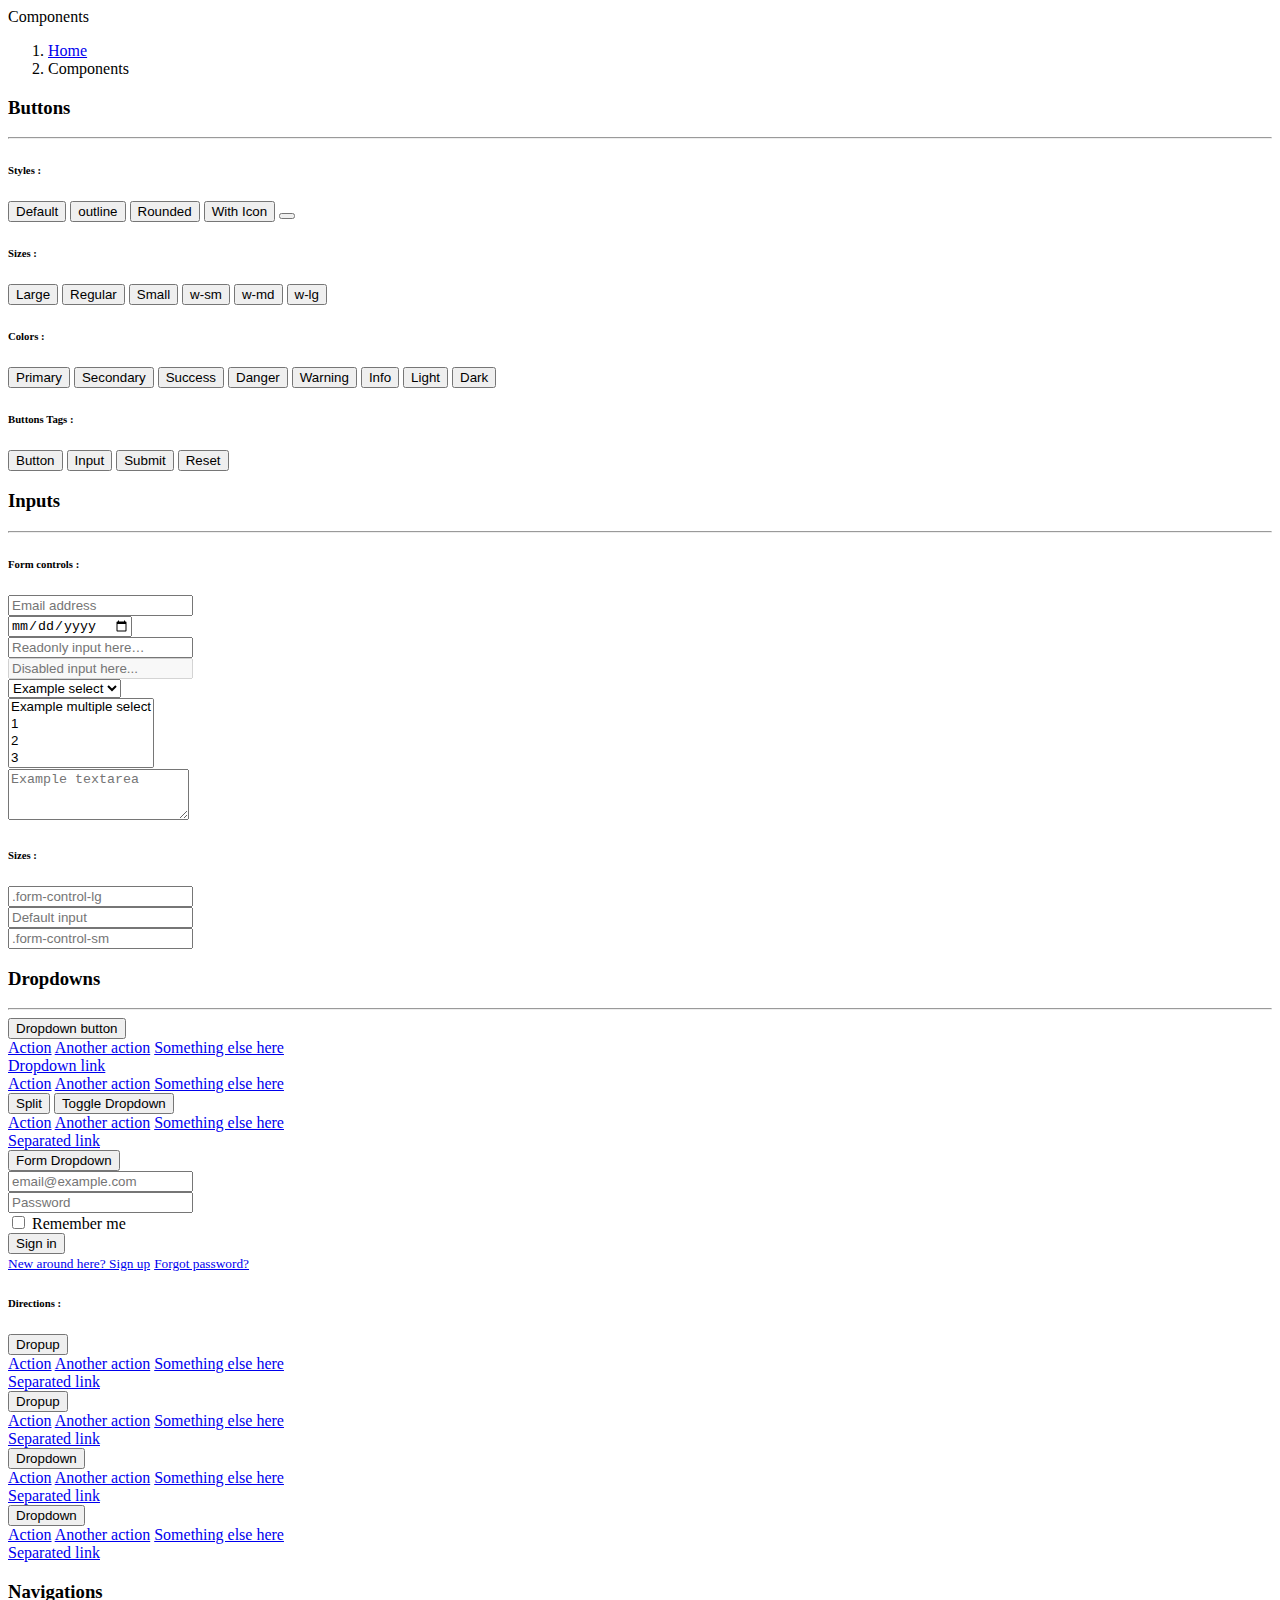
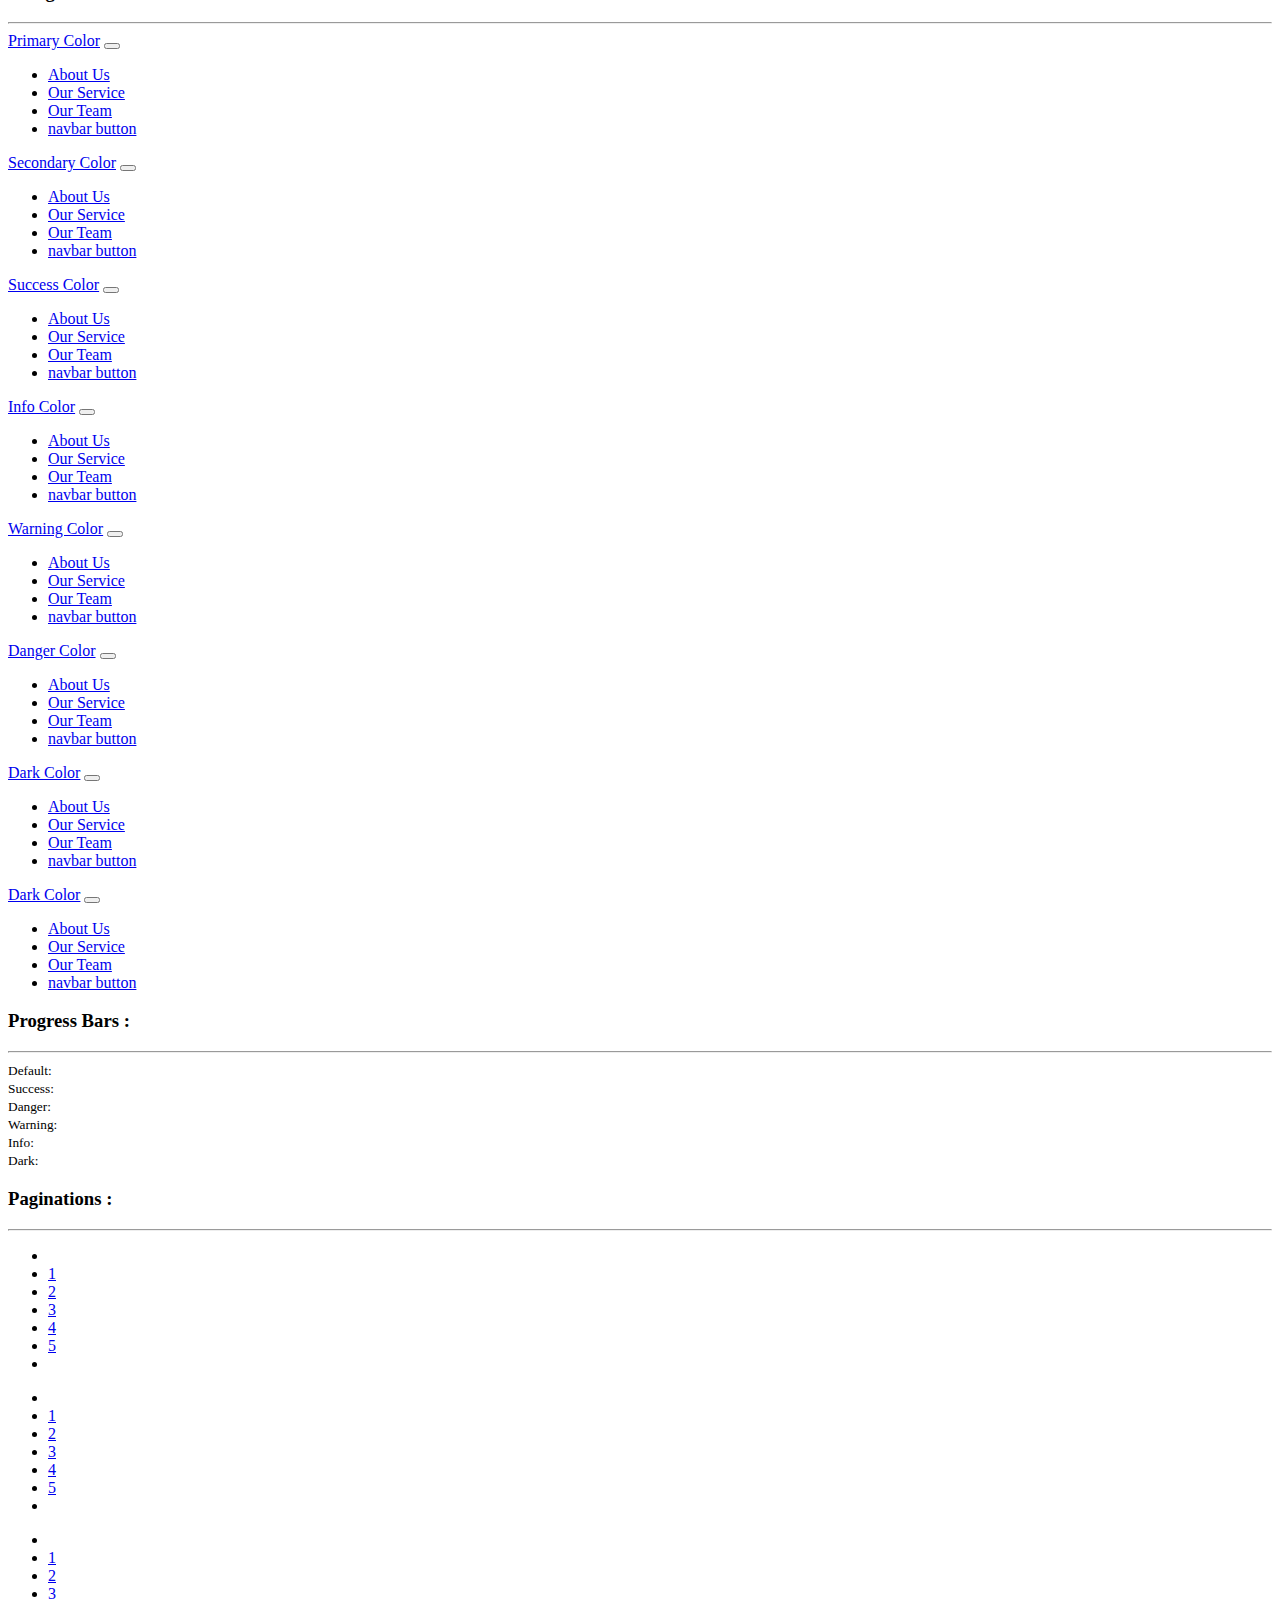
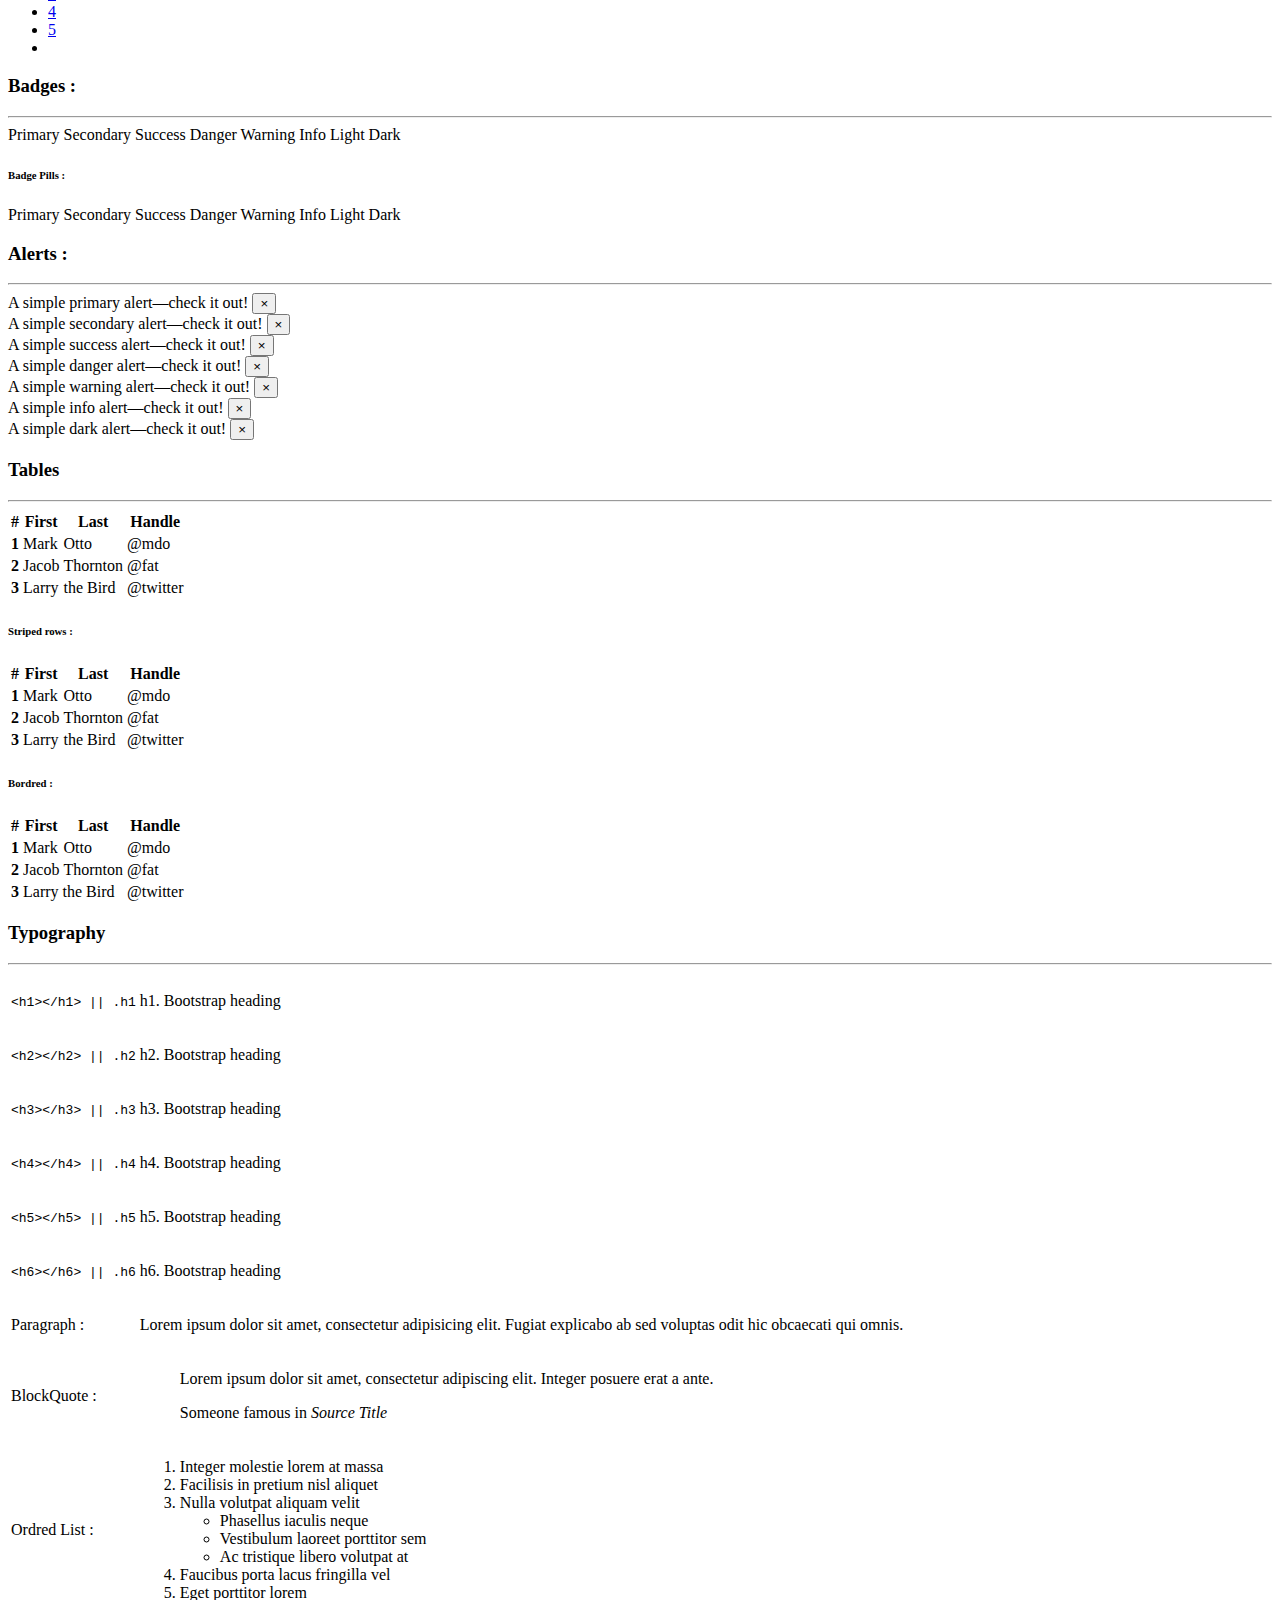
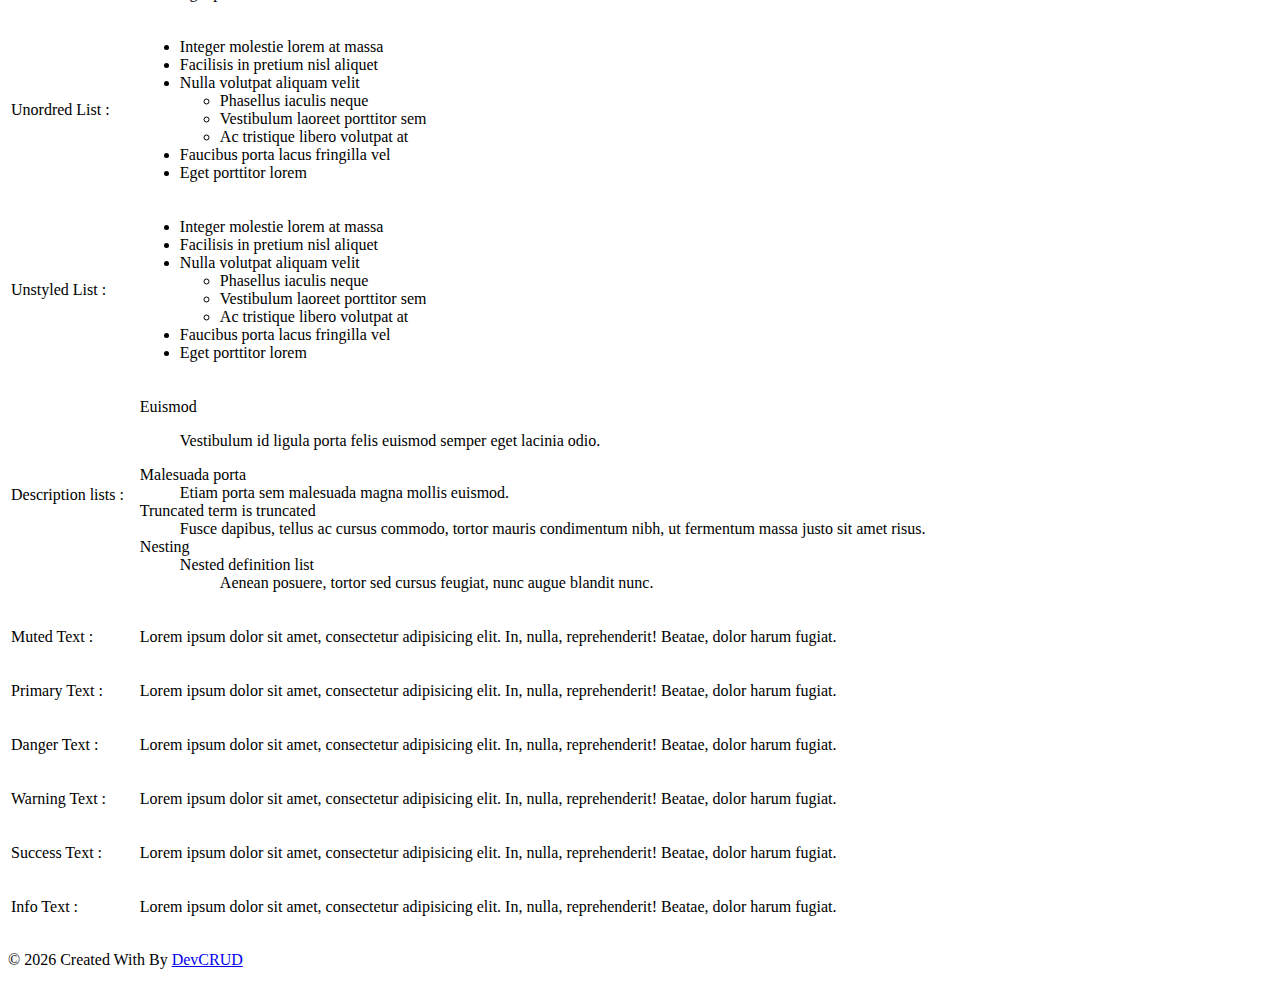
==== components.html @ dbf0f334 "RKPORTFOLIO" ====
<!DOCTYPE html>
<html lang="en">
<head>
   <meta charset="utf-8">
   <meta name="viewport" content="width=device-width, initial-scale=1, shrink-to-fit=no">
   <meta name="description" content="Start your development with JohnDoe landing page.">
   <meta name="author" content="Devcrud">
   <title>JohnDoe Landing page | Components</title>
   <link rel="icon" href="assets/imgs/img1.jpg" type="image/png">
   <!-- font icons -->
   <link rel="stylesheet" href="assets/vendors/themify-icons/css/themify-icons.css">
   <!-- Bootstrap + Steller  -->
   <link rel="stylesheet" href="assets/css/johndoe.css">
</head>
<body>

   <!-- Page Header -->
   <header class="header header-mini"> 
      <div class="header-title">Components</div> 
      <nav aria-label="breadcrumb">
         <ol class="breadcrumb">
            <li class="breadcrumb-item"><a href="/">Home</a></li>
            <li class="breadcrumb-item active" aria-current="page">Components</li>
         </ol>
      </nav>
   </header> <!-- End Of Page Header -->

   <!-- main content -->
   <div class="container">

      <!-- Buttons -->
      <h3 class="mt-5">Buttons</h3>
      <hr>
      <h6 class="section-secondary-title">Styles :</h6>
      <button class="btn btn-primary">Default</button>
      <button class="btn btn-outline-primary">outline</button>
      <button class="btn btn-primary rounded">Rounded</button>
      <button class="btn btn-primary rounded"><i class="ti-thumb-up pr-1"></i> With Icon</button>
      <button class="btn btn-primary circle"><i class="ti-heart"></i></button>

      <h6 class="section-secondary-title mt-5">Sizes :</h6>
      <button class="btn btn-primary btn-lg">Large</button>
      <button class="btn btn-primary ">Regular</button>
      <button class="btn btn-primary btn-sm">Small</button>
      <button class="btn btn-primary w-sm ml-3">w-sm</button>
      <button class="btn btn-primary w-md">w-md</button>
      <button class="btn btn-primary w-lg">w-lg</button>

      <h6 class="section-secondary-title mt-5">Colors :</h6>          
      <button type="button" class="btn btn-primary">Primary</button>
      <button type="button" class="btn btn-secondary">Secondary</button>
      <button type="button" class="btn btn-success">Success</button>
      <button type="button" class="btn btn-danger">Danger</button>
      <button type="button" class="btn btn-warning">Warning</button>
      <button type="button" class="btn btn-info">Info</button>
      <button type="button" class="btn btn-light">Light</button>
      <button type="button" class="btn btn-dark">Dark</button>

      <h6 class="section-secondary-title mt-5">Buttons Tags :</h6>
      <button class="btn btn-primary" type="submit">Button</button>
      <input class="btn btn-primary" type="button" value="Input">
      <input class="btn btn-primary" type="submit" value="Submit">
      <input class="btn btn-primary" type="reset" value="Reset">
      
      <!-- devider -->
      <div class="py-5"></div>

      <!-- Inputs -->
      <h3>Inputs</h3>
      <hr>
      <div class="row mt-5">
         <div class="col-md-6">
            <h6 class="section-secondary-title">Form controls :</h6>        
            <div class="form-group">
               <input type="email" class="form-control" id="exampleFormControlInput1" placeholder="Email address">
            </div>
            <div class="form-group">
               <input type="date" class="form-control" id="exampleFormControlInput1" placeholder="Date">
            </div>
            <div class="form-group">
               <input class="form-control" type="text" placeholder="Readonly input here…" readonly>
            </div>
            <div class="form-group">
               <input class="form-control" id="disabledInput" type="text" placeholder="Disabled input here..." disabled>
            </div>
            <div class="form-group">
               <select class="form-control" id="exampleFormControlSelect1">
                  <option>Example select</option>
                  <option>1</option>
                  <option>2</option>
                  <option>3</option>
                  <option>4</option>
                  <option>5</option>
               </select>
            </div>
            <div class="form-group">
               <select multiple class="form-control" id="exampleFormControlSelect2">
                  <option>Example multiple select</option>
                  <option>1</option>
                  <option>2</option>
                  <option>3</option>
                  <option>4</option>
                  <option>5</option>
               </select>
            </div>
            <div class="form-group">
               <textarea class="form-control" id="exampleFormControlTextarea1" rows="3" placeholder="Example textarea"></textarea>
            </div>
         </div>
         <div class="col-md-6">
            <h6 class="section-secondary-title">Sizes :</h6>    
            <div class="form-group">
               <input class="form-control form-control-lg" type="text" placeholder=".form-control-lg">             
            </div>
            <div class="form-group">
               <input class="form-control" type="text" placeholder="Default input">
            </div>
            <div class="form-group">
               <input class="form-control form-control-sm" type="text" placeholder=".form-control-sm"> 
            </div>
         </div>
      </div> <!-- end of inputs -->   

      <!-- devider -->
      <div class="py-5"></div>             

      <!-- Dropdowns -->
      <h3 class="components-section-title font-weight-normal">Dropdowns</h3>
      <hr>
      <div class="dropdown d-inline-block">
         <button class="btn btn-outline-secondary dropdown-toggle" type="button" id="dropdownMenuButton" data-toggle="dropdown" aria-haspopup="true" aria-expanded="false">
         Dropdown button
         </button>
         <div class="dropdown-menu" aria-labelledby="dropdownMenuButton">
         <a class="dropdown-item" href="#">Action</a>
         <a class="dropdown-item" href="#">Another action</a>
         <a class="dropdown-item" href="#">Something else here</a>
         </div>
      </div>
      <div class="dropdown d-inline-block">
         <a class="btn btn-outline-secondary dropdown-toggle" href="#" role="button" id="dropdownMenuLink" data-toggle="dropdown" aria-haspopup="true" aria-expanded="false">
            Dropdown link
         </a>
         <div class="dropdown-menu" aria-labelledby="dropdownMenuLink">
            <a class="dropdown-item" href="#">Action</a>
            <a class="dropdown-item" href="#">Another action</a>
            <a class="dropdown-item" href="#">Something else here</a>
         </div>
      </div>
      <div class="btn-group">
         <button type="button" class="btn btn-outline-secondary">Split</button>
         <button type="button" class="btn btn-outline-secondary dropdown-toggle dropdown-toggle-split" data-toggle="dropdown" aria-haspopup="true" aria-expanded="false">
         <span class="sr-only">Toggle Dropdown</span>
         </button>
         <div class="dropdown-menu">
            <a class="dropdown-item" href="#">Action</a>
            <a class="dropdown-item" href="#">Another action</a>
            <a class="dropdown-item" href="#">Something else here</a>
            <div class="dropdown-divider"></div>
            <a class="dropdown-item" href="#">Separated link</a>
         </div>
      </div>
      <div class="btn-group">
         <button class="btn btn-outline-secondary dropdown-toggle" type="button" id="dropdownMenuButton" data-toggle="dropdown" aria-haspopup="true" aria-expanded="false">
            Form Dropdown
         </button>
         <div class="dropdown-menu form">
            <form class="px-4 py-3">
               <div class="form-group">
                  <input type="email" class="form-control" id="exampleDropdownFormEmail1" placeholder="email@example.com">
               </div>
               <div class="form-group">
                  <input type="password" class="form-control" id="exampleDropdownFormPassword1" placeholder="Password">
               </div>
               <div class="form-check mb-3">
                  <input type="checkbox" class="form-check-input" id="dropdownCheck">
                  <label class="form-check-label" for="dropdownCheck">
                     Remember me
                  </label>
               </div>
               <button type="submit" class="btn btn-primary btn-block">Sign in</button>
            </form>
            <div class="dropdown-divider"></div>
            <a class="dropdown-item" href="#"><small>New around here? Sign up</small></a>
            <a class="dropdown-item" href="#"><small>Forgot password?</small></a>
         </div>
      </div>       
      <h6 class="section-secondary-title mt-5">Directions :</h6>  
      <div class="btn-group dropup">
         <button type="button" class="btn btn-outline-secondary dropdown-toggle" data-toggle="dropdown" aria-haspopup="true" aria-expanded="false">
            Dropup
         </button>
         <div class="dropdown-menu">
            <a class="dropdown-item" href="#">Action</a>
            <a class="dropdown-item" href="#">Another action</a>
            <a class="dropdown-item" href="#">Something else here</a>
            <div class="dropdown-divider"></div>
            <a class="dropdown-item" href="#">Separated link</a>
         </div>
      </div>
      <div class="btn-group dropright">
         <button type="button" class="btn btn-outline-secondary dropdown-toggle" data-toggle="dropdown" aria-haspopup="true" aria-expanded="false">
            Dropup
         </button>
         <div class="dropdown-menu">
            <a class="dropdown-item" href="#">Action</a>
            <a class="dropdown-item" href="#">Another action</a>
            <a class="dropdown-item" href="#">Something else here</a>
            <div class="dropdown-divider"></div>
            <a class="dropdown-item" href="#">Separated link</a>
         </div>
      </div>
      <div class="btn-group">
         <button type="button" class="btn btn-outline-secondary dropdown-toggle" data-toggle="dropdown" aria-haspopup="true" aria-expanded="false">
            Dropdown
         </button>
         <div class="dropdown-menu">
            <a class="dropdown-item" href="#">Action</a>
            <a class="dropdown-item" href="#">Another action</a>
            <a class="dropdown-item" href="#">Something else here</a>
            <div class="dropdown-divider"></div>
            <a class="dropdown-item" href="#">Separated link</a>
         </div>
      </div>
      <div class="btn-group dropleft">
         <button type="button" class="btn btn-outline-secondary dropdown-toggle" data-toggle="dropdown" aria-haspopup="true" aria-expanded="false">
            Dropdown
         </button>
         <div class="dropdown-menu">
            <a class="dropdown-item" href="#">Action</a>
            <a class="dropdown-item" href="#">Another action</a>
            <a class="dropdown-item" href="#">Something else here</a>
            <div class="dropdown-divider"></div>
            <a class="dropdown-item" href="#">Separated link</a>
         </div>
      </div> <!-- end of Dropdowns -->  

      <!-- devider -->
      <div class="py-5"></div>   

      <!-- navbars -->
      <h3 class="components-section-title font-weight-normal mt-5">Navigations</h3>
      <hr>
      <nav class="navbar navbar-expand-sm navbar-dark bg-primary rounded shadow mb-3">
         <div class="container">
            <a class="navbar-brand" href="#">Primary Color</a>
            <button class="navbar-toggler ml-auto" type="button" data-toggle="collapse" data-target="#navbarSupportedContent" aria-controls="navbarSupportedContent" aria-expanded="false" aria-label="Toggle navigation">
            <span class="navbar-toggler-icon"></span>
            </button>
            <div class="collapse navbar-collapse" id="navbarSupportedContent">
               <ul class="navbar-nav ml-auto"> 
                  <li class="nav-item">
                     <a class="nav-link" href="#about">About Us</a>
                  </li>
                  <li class="nav-item">
                     <a class="nav-link" href="#service">Our Service</a>
                  </li>
                  <li class="nav-item">
                     <a class="nav-link" href="#team">Our Team</a>
                  </li>
                  <li class="nav-item">
                     <a href="#book-table" class="ml-4 mt-1 btn btn-light btn-sm">navbar button</a>
                  </li>
               </ul>                       
            </div>
         </div>
      </nav>
      <nav class="navbar navbar-expand-sm navbar-dark bg-secondary rounded shadow mb-3">
         <div class="container">
            <a class="navbar-brand" href="#">Secondary Color</a>
            <button class="navbar-toggler ml-auto" type="button" data-toggle="collapse" data-target="#navbarSupportedContent" aria-controls="navbarSupportedContent" aria-expanded="false" aria-label="Toggle navigation">
            <span class="navbar-toggler-icon"></span>
            </button>
            <div class="collapse navbar-collapse" id="navbarSupportedContent">
               <ul class="navbar-nav ml-auto"> 
                  <li class="nav-item">
                     <a class="nav-link" href="#about">About Us</a>
                  </li>
                  <li class="nav-item">
                     <a class="nav-link" href="#service">Our Service</a>
                  </li>
                  <li class="nav-item">
                     <a class="nav-link" href="#team">Our Team</a>
                  </li>
                  <li class="nav-item">
                     <a href="#book-table" class="ml-4 mt-1 btn btn-light btn-sm">navbar button</a>
                  </li>
               </ul>                       
            </div>
         </div>
      </nav>
      <nav class="navbar navbar-expand-sm navbar-dark bg-success rounded shadow mb-3">
         <div class="container">
            <a class="navbar-brand" href="#">Success Color</a>
            <button class="navbar-toggler ml-auto" type="button" data-toggle="collapse" data-target="#navbarSupportedContent" aria-controls="navbarSupportedContent" aria-expanded="false" aria-label="Toggle navigation">
            <span class="navbar-toggler-icon"></span>
            </button>
            <div class="collapse navbar-collapse" id="navbarSupportedContent">
               <ul class="navbar-nav ml-auto"> 
                  <li class="nav-item">
                     <a class="nav-link" href="#about">About Us</a>
                  </li>
                  <li class="nav-item">
                     <a class="nav-link" href="#service">Our Service</a>
                  </li>
                  <li class="nav-item">
                     <a class="nav-link" href="#team">Our Team</a>
                  </li>
                  <li class="nav-item">
                     <a href="#book-table" class="ml-4 mt-1 btn btn-light btn-sm">navbar button</a>
                  </li>
               </ul>                       
            </div>
         </div>
      </nav>
      <nav class="navbar navbar-expand-sm navbar-dark bg-info rounded shadow mb-3">
         <div class="container">
            <a class="navbar-brand" href="#">Info Color</a>
            <button class="navbar-toggler ml-auto" type="button" data-toggle="collapse" data-target="#navbarSupportedContent" aria-controls="navbarSupportedContent" aria-expanded="false" aria-label="Toggle navigation">
            <span class="navbar-toggler-icon"></span>
            </button>
            <div class="collapse navbar-collapse" id="navbarSupportedContent">
               <ul class="navbar-nav ml-auto"> 
                  <li class="nav-item">
                     <a class="nav-link" href="#about">About Us</a>
                  </li>
                  <li class="nav-item">
                     <a class="nav-link" href="#service">Our Service</a>
                  </li>
                  <li class="nav-item">
                     <a class="nav-link" href="#team">Our Team</a>
                  </li>
                  <li class="nav-item">
                     <a href="#book-table" class="ml-4 mt-1 btn btn-light btn-sm">navbar button</a>
                  </li>
               </ul>                       
            </div>
         </div>
      </nav>
      <nav class="navbar navbar-expand-sm navbar-dark bg-warning rounded shadow mb-3">
         <div class="container">
            <a class="navbar-brand" href="#">Warning Color</a>
            <button class="navbar-toggler ml-auto" type="button" data-toggle="collapse" data-target="#navbarSupportedContent" aria-controls="navbarSupportedContent" aria-expanded="false" aria-label="Toggle navigation">
            <span class="navbar-toggler-icon"></span>
            </button>
            <div class="collapse navbar-collapse" id="navbarSupportedContent">
               <ul class="navbar-nav ml-auto"> 
                  <li class="nav-item">
                     <a class="nav-link" href="#about">About Us</a>
                  </li>
                  <li class="nav-item">
                     <a class="nav-link" href="#service">Our Service</a>
                  </li>
                  <li class="nav-item">
                     <a class="nav-link" href="#team">Our Team</a>
                  </li>
                  <li class="nav-item">
                     <a href="#book-table" class="ml-4 mt-1 btn btn-light btn-sm">navbar button</a>
                  </li>
               </ul>                       
            </div>
         </div>
      </nav>
      <nav class="navbar navbar-expand-sm navbar-dark bg-danger rounded shadow mb-3">
         <div class="container">
            <a class="navbar-brand" href="#">Danger Color</a>
            <button class="navbar-toggler ml-auto" type="button" data-toggle="collapse" data-target="#navbarSupportedContent" aria-controls="navbarSupportedContent" aria-expanded="false" aria-label="Toggle navigation">
            <span class="navbar-toggler-icon"></span>
            </button>
            <div class="collapse navbar-collapse" id="navbarSupportedContent">
               <ul class="navbar-nav ml-auto"> 
                  <li class="nav-item">
                     <a class="nav-link" href="#about">About Us</a>
                  </li>
                  <li class="nav-item">
                     <a class="nav-link" href="#service">Our Service</a>
                  </li>
                  <li class="nav-item">
                     <a class="nav-link" href="#team">Our Team</a>
                  </li>
                  <li class="nav-item">
                     <a href="#book-table" class="ml-4 mt-1 btn btn-light btn-sm">navbar button</a>
                  </li>
               </ul>                       
            </div>
         </div>
      </nav>
      <nav class="navbar navbar-expand-sm navbar-dark bg-dark rounded shadow mb-3">
         <div class="container">
            <a class="navbar-brand" href="#">Dark Color</a>
            <button class="navbar-toggler ml-auto" type="button" data-toggle="collapse" data-target="#navbarSupportedContent" aria-controls="navbarSupportedContent" aria-expanded="false" aria-label="Toggle navigation">
            <span class="navbar-toggler-icon"></span>
            </button>
            <div class="collapse navbar-collapse" id="navbarSupportedContent">
               <ul class="navbar-nav ml-auto"> 
                  <li class="nav-item">
                     <a class="nav-link" href="#about">About Us</a>
                  </li>
                  <li class="nav-item">
                     <a class="nav-link" href="#service">Our Service</a>
                  </li>
                  <li class="nav-item">
                     <a class="nav-link" href="#team">Our Team</a>
                  </li>
                  <li class="nav-item">
                     <a href="#book-table" class="ml-4 mt-1 btn btn-primary btn-sm">navbar button</a>
                  </li>
               </ul>                       
            </div>
         </div>
      </nav>
      <nav class="navbar navbar-expand-sm navbar-light bg-light rounded shadow mb-3">
         <div class="container">
            <a class="navbar-brand" href="#">Dark Color</a>
            <button class="navbar-toggler ml-auto" type="button" data-toggle="collapse" data-target="#navbarSupportedContent" aria-controls="navbarSupportedContent" aria-expanded="false" aria-label="Toggle navigation">
            <span class="navbar-toggler-icon"></span>
            </button>
            <div class="collapse navbar-collapse" id="navbarSupportedContent">
               <ul class="navbar-nav ml-auto"> 
                  <li class="nav-item">
                     <a class="nav-link" href="#about">About Us</a>
                  </li>
                  <li class="nav-item">
                     <a class="nav-link" href="#service">Our Service</a>
                  </li>
                  <li class="nav-item">
                     <a class="nav-link" href="#team">Our Team</a>
                  </li>
                  <li class="nav-item">
                     <a href="#book-table" class="ml-4 mt-1 btn btn-dark btn-sm">navbar button</a>
                  </li>
               </ul>                       
            </div>
         </div>
      </nav>
      <!-- End of navbars -->

      <!-- devider -->
      <div class="py-5"></div>   
      
      <!-- progress bars -->
      <div class="row justify-content-between">
         <div class="col-md-5">
            <h3 class="components-section-title font-weight-normal mt-5">Progress Bars :</h3>
            <hr>
            <small>Default: </small>
            <div class="progress mt-2 mb-3">
               <div class="progress-bar" role="progressbar" style="width: 90%" aria-valuenow="25" aria-valuemin="0" aria-valuemax="100"></div>
            </div>
            <small>Success:</small>
            <div class="progress mt-2 mb-3">
               <div class="progress-bar bg-success" role="progressbar" style="width: 90%" aria-valuenow="25" aria-valuemin="0" aria-valuemax="100"></div>
            </div>
            <small>Danger:</small>
            <div class="progress mt-2 mb-3">
               <div class="progress-bar bg-danger" role="progressbar" style="width: 90%" aria-valuenow="25" aria-valuemin="0" aria-valuemax="100"></div>
            </div>
            <small>Warning:</small>
            <div class="progress mt-2 mb-3">
               <div class="progress-bar bg-warning" role="progressbar" style="width: 90%" aria-valuenow="25" aria-valuemin="0" aria-valuemax="100"></div>
            </div>
            <small>Info:</small>
            <div class="progress mt-2 mb-3">
               <div class="progress-bar bg-info" role="progressbar" style="width: 90%" aria-valuenow="25" aria-valuemin="0" aria-valuemax="100"></div>
            </div>
            <small>Dark:</small>
            <div class="progress mt-2 mb-3">
               <div class="progress-bar bg-dark" role="progressbar" style="width: 90%" aria-valuenow="25" aria-valuemin="0" aria-valuemax="100"></div>
            </div>
         </div>
         <div class="col-md-6">
            <h3 class="components-section-title font-weight-normal mt-5">Paginations :</h3>
            <hr>
            <nav aria-label="Page navigation example">
               <ul class="pagination pagination-sm">
                  <li class="page-item"><a class="page-link" href="#"><i class="ti-angle-double-left"></i></a></li>
                  <li class="page-item"><a class="page-link" href="#">1</a></li>
                  <li class="page-item"><a class="page-link" href="#">2</a></li>
                  <li class="page-item active"><a class="page-link" href="#">3</a></li>
                  <li class="page-item"><a class="page-link" href="#">4</a></li>
                  <li class="page-item"><a class="page-link" href="#">5</a></li>
                  <li class="page-item"><a class="page-link" href="#"><i class="ti-angle-double-right"></i></a></li>
               </ul>
            </nav>
            <nav aria-label="Page navigation example">
               <ul class="pagination">
               <li class="page-item"><a class="page-link" href="#"><i class="ti-angle-double-left"></i></a></li>
                  <li class="page-item"><a class="page-link" href="#">1</a></li>
                  <li class="page-item"><a class="page-link" href="#">2</a></li>
                  <li class="page-item active"><a class="page-link" href="#">3</a></li>
                  <li class="page-item"><a class="page-link" href="#">4</a></li>
                  <li class="page-item"><a class="page-link" href="#">5</a></li>
                  <li class="page-item"><a class="page-link" href="#"><i class="ti-angle-double-right"></i></a></li>
               </ul>
            </nav>
            <nav aria-label="Page navigation example">
               <ul class="pagination pagination-lg">
                  <li class="page-item"><a class="page-link" href="#"><i class="ti-angle-double-left"></i></a></li>
                  <li class="page-item"><a class="page-link" href="#">1</a></li>
                  <li class="page-item"><a class="page-link" href="#">2</a></li>
                  <li class="page-item active"><a class="page-link" href="#">3</a></li>
                  <li class="page-item"><a class="page-link" href="#">4</a></li>
                  <li class="page-item"><a class="page-link" href="#">5</a></li>
                  <li class="page-item"><a class="page-link" href="#"><i class="ti-angle-double-right"></i></a></li>
               </ul>
            </nav>

            <!-- Badges -->
            <h3 class="components-section-title font-weight-normal mt-5">Badges :</h3>
            <hr>
            <span class="badge badge-primary">Primary</span>
            <span class="badge badge-secondary">Secondary</span>
            <span class="badge badge-success">Success</span>
            <span class="badge badge-danger">Danger</span>
            <span class="badge badge-warning">Warning</span>
            <span class="badge badge-info">Info</span>
            <span class="badge badge-light">Light</span>
            <span class="badge badge-dark">Dark</span>
            <h6 class="section-secondary-title mt-4 mb-2">Badge Pills :</h6>
            <span class="badge badge-pill badge-primary">Primary</span>
            <span class="badge badge-pill badge-secondary">Secondary</span>
            <span class="badge badge-pill badge-success">Success</span>
            <span class="badge badge-pill badge-danger">Danger</span>
            <span class="badge badge-pill badge-warning">Warning</span>
            <span class="badge badge-pill badge-info">Info</span>
            <span class="badge badge-pill badge-light">Light</span>
            <span class="badge badge-pill badge-dark">Dark</span>
         </div>
      </div> <!-- End of Progress bars -->

      <!-- devider -->
      <div class="py-5"></div>  

      <!-- Alerts -->
      <h3 class="components-section-title font-weight-normal mt-5">Alerts :</h3>
      <hr>
      <div class="alert alert-primary alert-dismissible fade show" role="alert">
         A simple primary alert—check it out!
         <button type="button" class="close" data-dismiss="alert" aria-label="Close">
            <span aria-hidden="true">&times;</span>
         </button>
      </div>
      <div class="alert alert-secondary alert-dismissible fade show" role="alert">
         A simple secondary alert—check it out!
         <button type="button" class="close" data-dismiss="alert" aria-label="Close">
            <span aria-hidden="true">&times;</span>
         </button>
      </div>
      <div class="alert alert-success alert-dismissible fade show" role="alert">
         A simple success alert—check it out!
         <button type="button" class="close" data-dismiss="alert" aria-label="Close">
            <span aria-hidden="true">&times;</span>
         </button>
      </div>
      <div class="alert alert-danger alert-dismissible fade show" role="alert">
         A simple danger alert—check it out!
         <button type="button" class="close" data-dismiss="alert" aria-label="Close">
            <span aria-hidden="true">&times;</span>
         </button>
      </div>
      <div class="alert alert-warning alert-dismissible fade show" role="alert">
         A simple warning alert—check it out!
         <button type="button" class="close" data-dismiss="alert" aria-label="Close">
            <span aria-hidden="true">&times;</span>
         </button>
      </div>
      <div class="alert alert-info alert-dismissible fade show" role="alert">
         A simple info alert—check it out!
         <button type="button" class="close" data-dismiss="alert" aria-label="Close">
            <span aria-hidden="true">&times;</span>
         </button>
      </div>
      <div class="alert alert-dark alert-dismissible fade show" role="alert">
         A simple dark alert—check it out!
         <button type="button" class="close" data-dismiss="alert" aria-label="Close">
            <span aria-hidden="true">&times;</span>
         </button>
      </div>
      <!-- end of alerts -->

      <!-- devider -->
      <div class="py-5"></div> 
   
      <!-- tables -->
      <h3 class="components-section-title">Tables</h3>
      <hr>
      <table class="table">
         <thead>
            <tr>
               <th scope="col">#</th>
               <th scope="col">First</th>
               <th scope="col">Last</th>
               <th scope="col">Handle</th>
            </tr>
         </thead>
         <tbody>
            <tr>
               <th scope="row">1</th>
               <td>Mark</td>
               <td>Otto</td>
               <td>@mdo</td>
            </tr>
            <tr>
               <th scope="row">2</th>
               <td>Jacob</td>
               <td>Thornton</td>
               <td>@fat</td>
            </tr>
            <tr>
               <th scope="row">3</th>
               <td>Larry</td>
               <td>the Bird</td>
               <td>@twitter</td>
            </tr>
         </tbody>
      </table>

      <h6 class="section-secondary-title mt-5">Striped rows :</h6>
      <table class="table table-striped">
         <thead>
            <tr>
               <th scope="col">#</th>
               <th scope="col">First</th>
               <th scope="col">Last</th>
               <th scope="col">Handle</th>
            </tr>
         </thead>
         <tbody>
            <tr>
               <th scope="row">1</th>
               <td>Mark</td>
               <td>Otto</td>
               <td>@mdo</td>
            </tr>
            <tr>
               <th scope="row">2</th>
               <td>Jacob</td>
               <td>Thornton</td>
               <td>@fat</td>
            </tr>
            <tr>
               <th scope="row">3</th>
               <td>Larry</td>
               <td>the Bird</td>
               <td>@twitter</td>
            </tr>
         </tbody>
      </table>

      <h6 class="section-secondary-title mt-5">Bordred :</h6>
      <table class="table table-bordered">
         <thead>
            <tr>
               <th scope="col">#</th>
               <th scope="col">First</th>
               <th scope="col">Last</th>
               <th scope="col">Handle</th>
            </tr>
         </thead>
         <tbody>
            <tr>
               <th scope="row">1</th>
               <td>Mark</td>
               <td>Otto</td>
               <td>@mdo</td>
            </tr>
            <tr>
               <th scope="row">2</th>
               <td>Jacob</td>
               <td>Thornton</td>
               <td>@fat</td>
            </tr>
            <tr>
               <th scope="row">3</th>
               <td colspan="2">Larry the Bird</td>
               <td>@twitter</td>
            </tr>
         </tbody>
      </table>
      <!-- end of tables -->

      <!-- devider -->
      <div class="py-5"></div> 

      <!-- typography -->
      <h3 class="components-section-title">Typography</h3>
      <hr>
     
      <table class="table table-borderless v-align-center">
         <tbody>
            <tr>
               <td>
                  <p><code class="highlighter-rouge">&lt;h1&gt;&lt;/h1&gt; || .h1</code></p>
               </td>
               <td class="w-75"><span class="h1">h1. Bootstrap heading</span></td>
            </tr>
            <tr>
               <td>
                  <p><code class="highlighter-rouge">&lt;h2&gt;&lt;/h2&gt; || .h2</code></p>
               </td>
               <td><span class="h2">h2. Bootstrap heading</span></td>
            </tr>
            <tr>
               <td>
                  <p><code class="highlighter-rouge">&lt;h3&gt;&lt;/h3&gt; || .h3</code></p>
               </td>
               <td><span class="h3">h3. Bootstrap heading</span></td>
            </tr>
            <tr>
               <td>
                  <p><code class="highlighter-rouge">&lt;h4&gt;&lt;/h4&gt; || .h4</code></p>
               </td>
               <td><span class="h4">h4. Bootstrap heading</span></td>
            </tr>
            <tr>
               <td>
                  <p><code class="highlighter-rouge">&lt;h5&gt;&lt;/h5&gt; || .h5</code></p>
               </td>
               <td><span class="h5">h5. Bootstrap heading</span></td>
            </tr>
            <tr>
               <td>
                  <p><code class="highlighter-rouge">&lt;h6&gt;&lt;/h6&gt; || .h6</code></p>
               </td>
               <td><span class="h6">h6. Bootstrap heading</span></td>
            </tr>
            <tr>
               <td>
                  <p class="font-weight-bold text-muted">Paragraph :</p>
               </td>
               <td><p>Lorem ipsum dolor sit amet, consectetur adipisicing elit. Fugiat explicabo ab sed voluptas odit hic obcaecati qui omnis.</p></td>
            </tr>
            <tr>
               <td>
                  <p class="font-weight-bold text-muted">BlockQuote :</p>
               </td>
               <td>
                  <blockquote class="blockquote">
                     <p class="mb-0">Lorem ipsum dolor sit amet, consectetur adipiscing elit. Integer posuere erat a ante.</p>
                     <footer class="blockquote-footer">Someone famous in <cite title="Source Title">Source Title</cite></footer>
                  </blockquote>
               </td>
            </tr>

            
            <tr>
               <td><p class="font-weight-bold text-muted">Ordred List :</p></td>
               <td>
                  <ol>
                     <li>Integer molestie lorem at massa</li>
                     <li>Facilisis in pretium nisl aliquet</li>
                     <li>Nulla volutpat aliquam velit
                        <ul>
                           <li>Phasellus iaculis neque</li>
                           <li>Vestibulum laoreet porttitor sem</li>
                           <li>Ac tristique libero volutpat at</li>
                        </ul>
                     </li>
                     <li>Faucibus porta lacus fringilla vel</li>
                     <li>Eget porttitor lorem</li>
                  </ol>
               </td>
            </tr>
            <tr>
               <td><p class="font-weight-bold text-muted">Unordred List :</p></td>
               <td>
                  <ul >
                     <li>Integer molestie lorem at massa</li>
                     <li>Facilisis in pretium nisl aliquet</li>
                     <li>Nulla volutpat aliquam velit
                        <ul>
                           <li>Phasellus iaculis neque</li>
                           <li>Vestibulum laoreet porttitor sem</li>
                           <li>Ac tristique libero volutpat at</li>
                        </ul>
                     </li>
                     <li>Faucibus porta lacus fringilla vel</li>
                     <li>Eget porttitor lorem</li>
                  </ul>
               </td>
            </tr>
            <tr>
               <td><p class="font-weight-bold text-muted">Unstyled List :</p></td>
               <td>
                  <ul class="list-unstyled">
                     <li>Integer molestie lorem at massa</li>
                     <li>Facilisis in pretium nisl aliquet</li>
                     <li>Nulla volutpat aliquam velit
                        <ul>
                           <li>Phasellus iaculis neque</li>
                           <li>Vestibulum laoreet porttitor sem</li>
                           <li>Ac tristique libero volutpat at</li>
                        </ul>
                     </li>
                     <li>Faucibus porta lacus fringilla vel</li>
                     <li>Eget porttitor lorem</li>
                  </ul>
               </td>
            </tr>
            <tr>
               <td class="font-weight-bold text-muted">Description lists : </td>
               <td>
                  <dl class="row">
                     <dt class="col-sm-3">Euismod</dt>
                     <dd class="col-sm-9">
                        <p>Vestibulum id ligula porta felis euismod semper eget lacinia odio.</p>
                     </dd>

                     <dt class="col-sm-3">Malesuada porta</dt>
                     <dd class="col-sm-9">Etiam porta sem malesuada magna mollis euismod.</dd>

                     <dt class="col-sm-3 text-truncate">Truncated term is truncated</dt>
                     <dd class="col-sm-9">Fusce dapibus, tellus ac cursus commodo, tortor mauris condimentum nibh, ut fermentum massa justo sit amet risus.</dd>

                     <dt class="col-sm-3">Nesting</dt>
                     <dd class="col-sm-9">
                        <dl class="row">
                           <dt class="col-sm-4">Nested definition list</dt>
                           <dd class="col-sm-8">Aenean posuere, tortor sed cursus feugiat, nunc augue blandit nunc.</dd>
                        </dl>
                     </dd>
                  </dl>
               </td>
            </tr>
            <tr>
               <td>
                  <p class="font-weight-bold text-muted">Muted Text :</p>
               </td>
               <td>
                  <p class="text-muted">Lorem ipsum dolor sit amet, consectetur adipisicing elit. In, nulla, reprehenderit! Beatae, dolor harum fugiat.</p>
               </td>
            </tr>
            <tr>
               <td>
                  <p class="font-weight-bold text-muted">Primary Text :</p>
               </td>
               <td>
                  <p class="text-primary">Lorem ipsum dolor sit amet, consectetur adipisicing elit. In, nulla, reprehenderit! Beatae, dolor harum fugiat.</p>
               </td>
            </tr>
            <tr>
               <td>
                  <p class="font-weight-bold text-muted">Danger Text :</p>
               </td>
               <td>
                  <p class="text-danger">Lorem ipsum dolor sit amet, consectetur adipisicing elit. In, nulla, reprehenderit! Beatae, dolor harum fugiat.</p>
               </td>
            </tr>
            <tr>
               <td>
                  <p class="font-weight-bold text-muted">Warning Text :</p>
               </td>
               <td>
                  <p class="text-warning">Lorem ipsum dolor sit amet, consectetur adipisicing elit. In, nulla, reprehenderit! Beatae, dolor harum fugiat.</p>
               </td>
            </tr>
            <tr>
               <td>
                  <p class="font-weight-bold text-muted">Success Text :</p>
               </td>
               <td>
                  <p class="text-success">Lorem ipsum dolor sit amet, consectetur adipisicing elit. In, nulla, reprehenderit! Beatae, dolor harum fugiat.</p>
               </td>
            </tr>
            <tr>
               <td>
                  <p class="font-weight-bold text-muted">Info Text :</p>
               </td>
               <td>
                  <p class="text-info">Lorem ipsum dolor sit amet, consectetur adipisicing elit. In, nulla, reprehenderit! Beatae, dolor harum fugiat.</p>
               </td>
            </tr>
         </tbody>
      </table>
   </div>
   <!-- end of typography -->

   <!-- Page Footer -->
   <footer class="footer py-3">
        <div class="container">
            <p class="small mb-0 text-light">
                &copy; <script>document.write(new Date().getFullYear())</script> Created With <i class="ti-heart text-danger"></i> By <a href="http://devcrud.com" target="_blank"><span class="text-danger" title="Bootstrap 4 Themes and Dashboards">DevCRUD</span></a> 
            </p>
        </div>
    </footer>
   <!-- End of Page Footer -->  
   
   <!-- core  -->
   <script src="assets/vendors/jquery/jquery-3.4.1.js"></script>
   <script src="assets/vendors/bootstrap/bootstrap.bundle.js"></script>

</body>
</html>
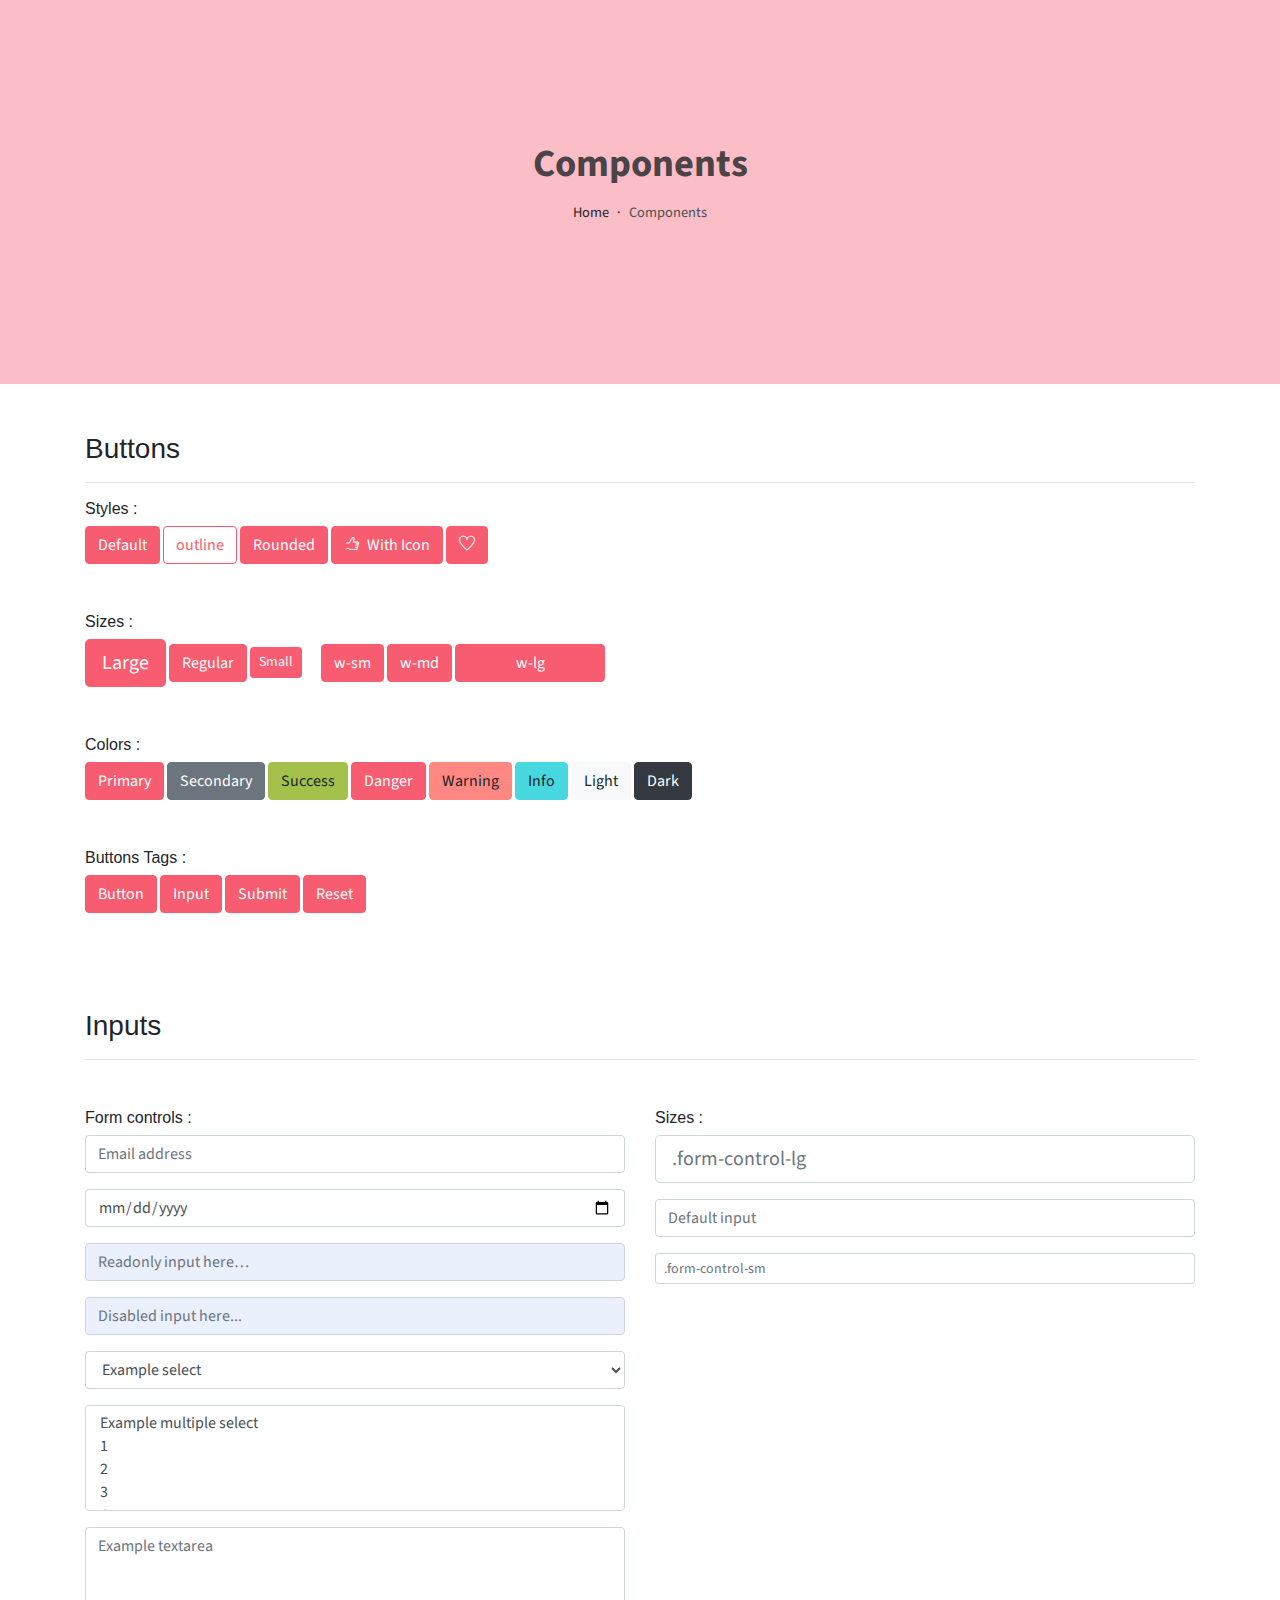
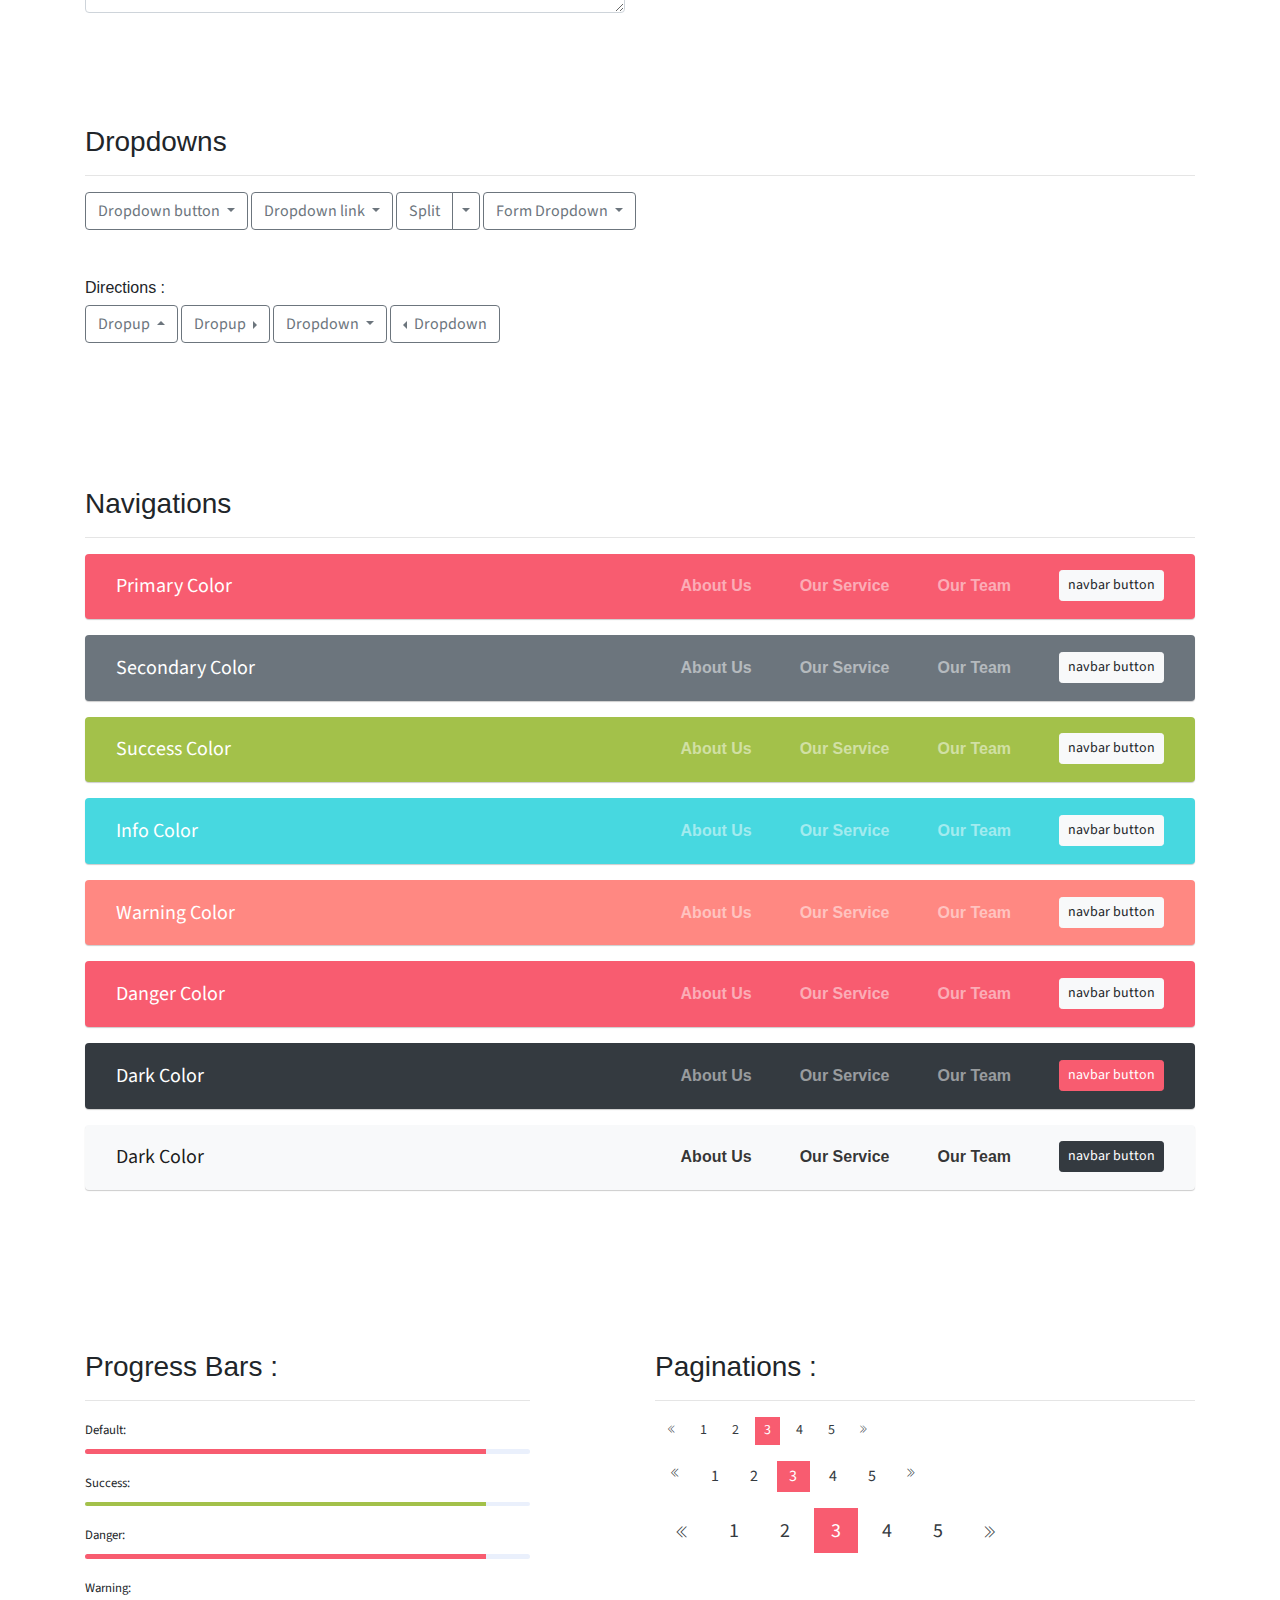
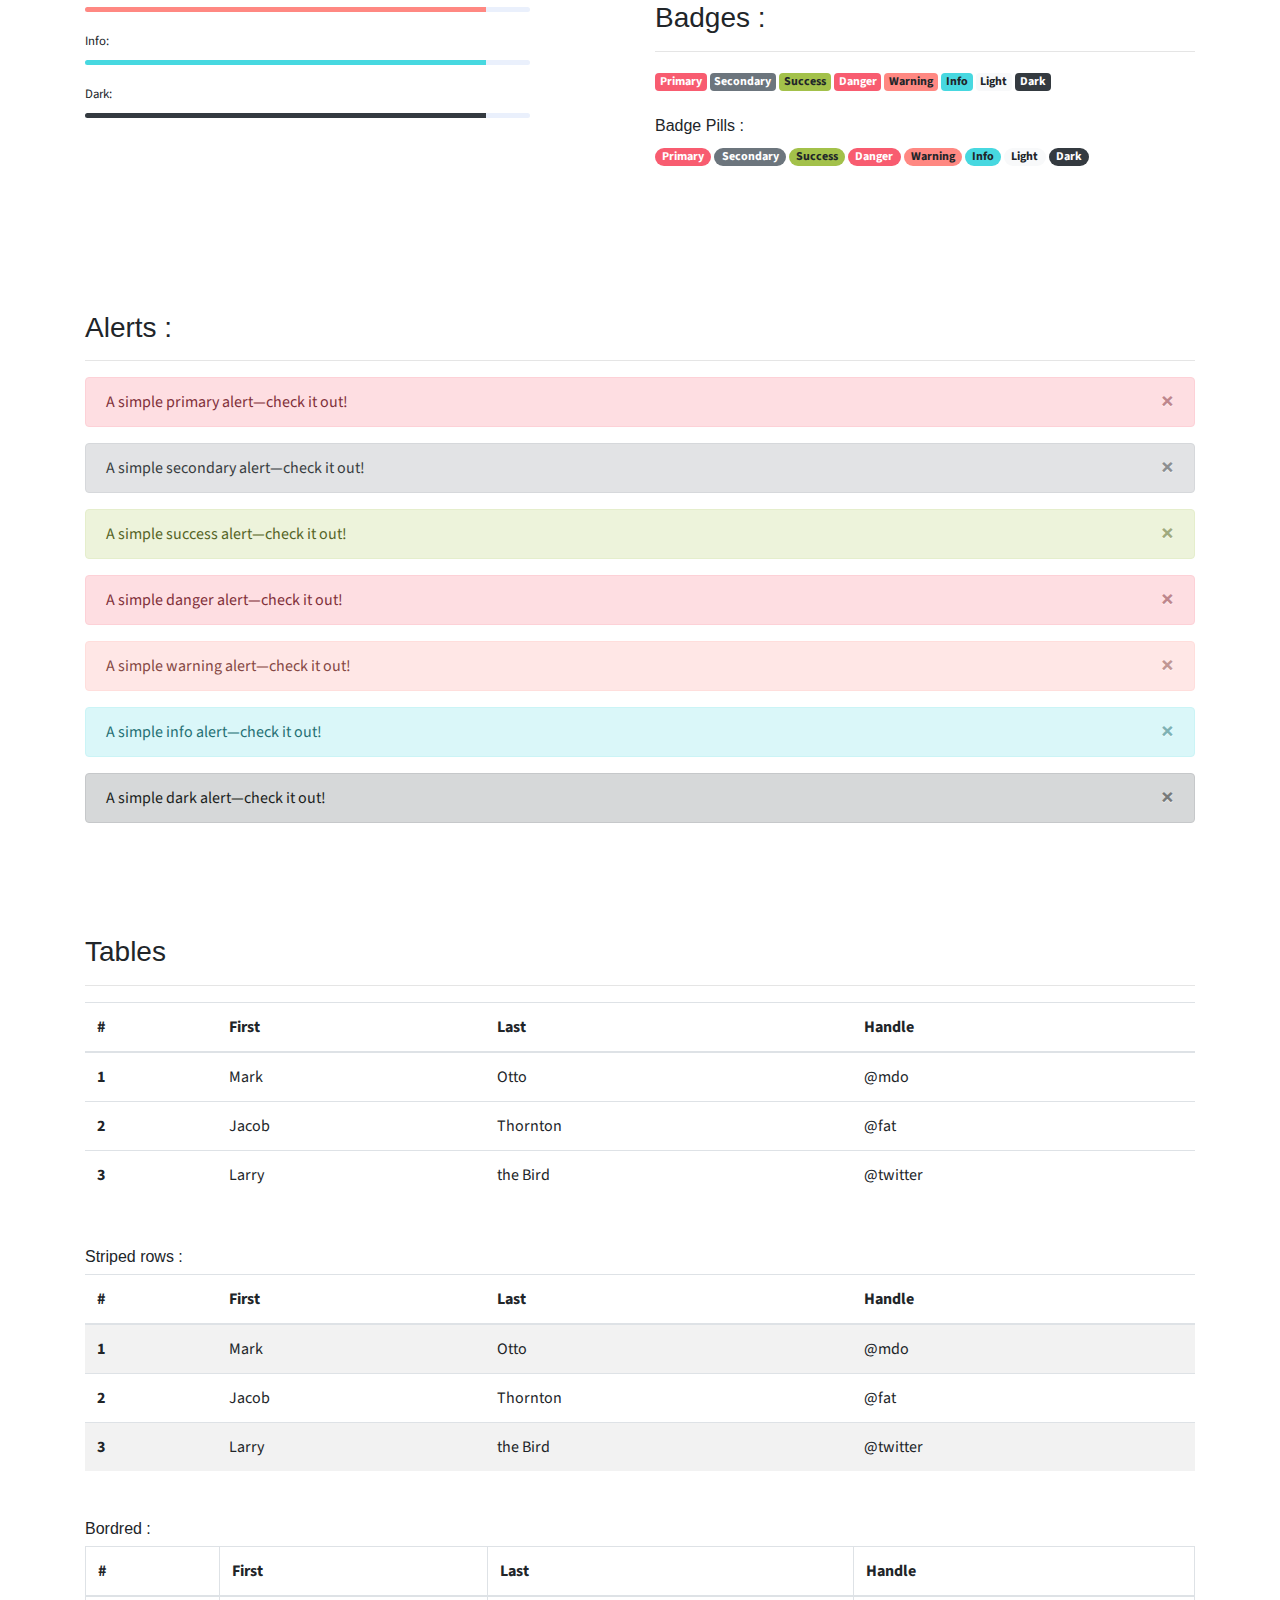
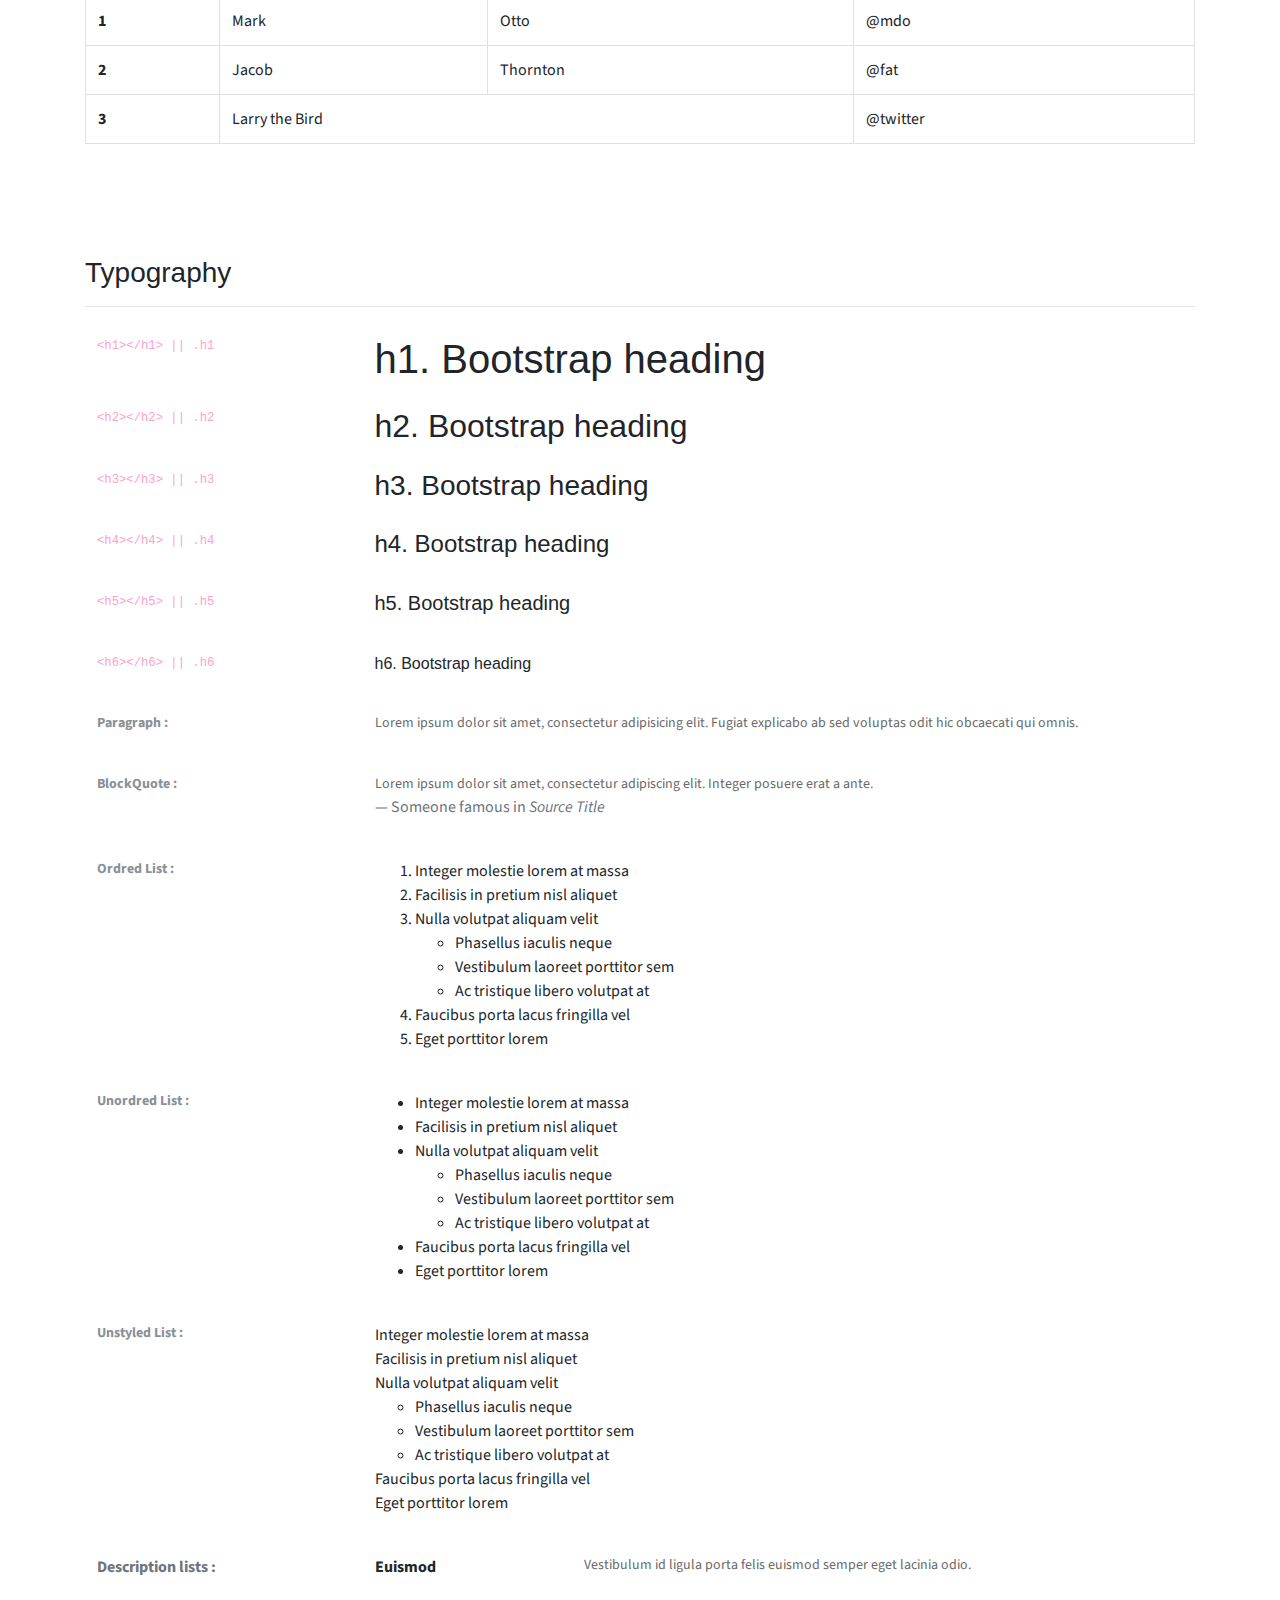
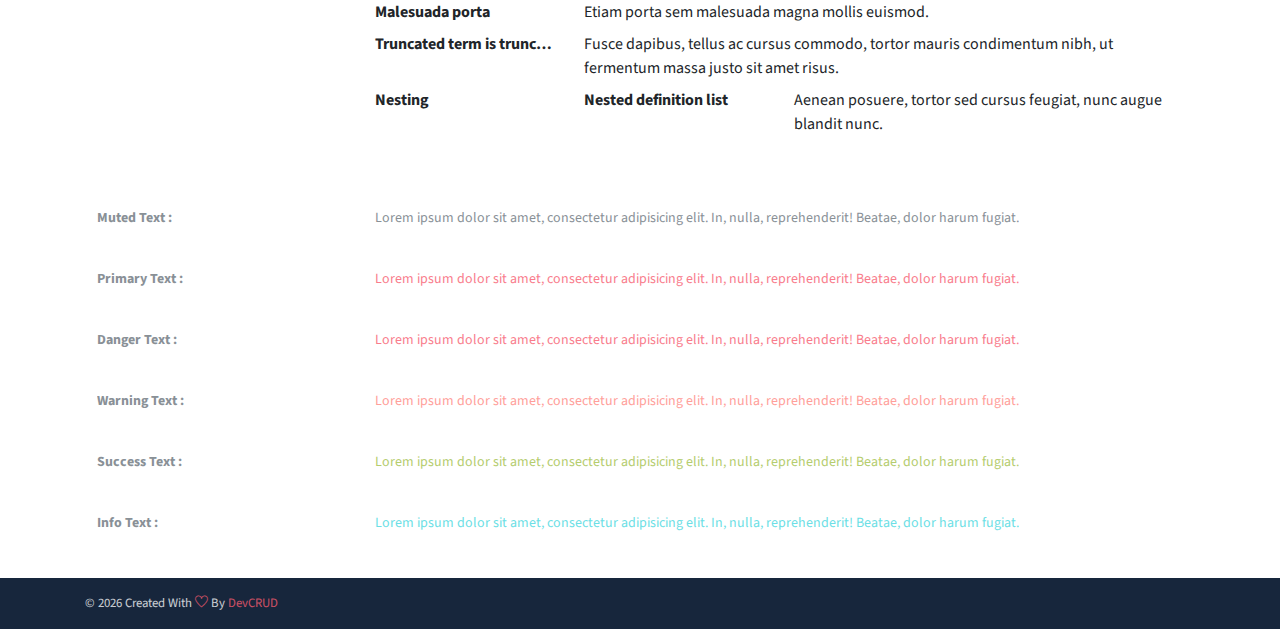
==== commit 0c522a42: "RKPORTFOLIO" ====
--- a/components.html
+++ b/components.html
@@ -6,11 +6,11 @@
    <meta name="description" content="Start your development with JohnDoe landing page.">
    <meta name="author" content="Devcrud">
    <title>JohnDoe Landing page | Components</title>
-   <link rel="icon" href="assets/imgs/img1.jpg" type="image/png">
+   <link rel="icon" href="/img1.jpg" type="image/png">
    <!-- font icons -->
-   <link rel="stylesheet" href="assets/vendors/themify-icons/css/themify-icons.css">
+   <link rel="stylesheet" href="themify-icons.css">
    <!-- Bootstrap + Steller  -->
-   <link rel="stylesheet" href="assets/css/johndoe.css">
+   <link rel="stylesheet" href="/johndoe.css">
 </head>
 <body>
 
--- a/themify-icons.css
+++ b/themify-icons.css
@@ -0,0 +1,1081 @@
+@font-face {
+	font-family: 'themify';
+	src:url("/themify.eot?-fvbane");
+	src:url("/themify.eot?#iefix-fvbane") format("embedded-opentype"),
+		url("/themify.woff?-fvbane") format("woff"),
+		url("/themify.ttf?-fvbane") format("truetype"),
+		url("/themify.svg?-fvbane#themify") format("svg");
+	font-weight: normal;
+	font-style: normal;
+}
+
+[class^="ti-"], [class*=" ti-"] {
+	font-family: 'themify';
+	speak: none;
+	font-style: normal;
+	font-weight: normal;
+	font-variant: normal;
+	text-transform: none;
+	line-height: 1;
+
+	/* Better Font Rendering =========== */
+	-webkit-font-smoothing: antialiased;
+	-moz-osx-font-smoothing: grayscale;
+}
+
+.ti-wand:before {
+	content: "\e600";
+}
+.ti-volume:before {
+	content: "\e601";
+}
+.ti-user:before {
+	content: "\e602";
+}
+.ti-unlock:before {
+	content: "\e603";
+}
+.ti-unlink:before {
+	content: "\e604";
+}
+.ti-trash:before {
+	content: "\e605";
+}
+.ti-thought:before {
+	content: "\e606";
+}
+.ti-target:before {
+	content: "\e607";
+}
+.ti-tag:before {
+	content: "\e608";
+}
+.ti-tablet:before {
+	content: "\e609";
+}
+.ti-star:before {
+	content: "\e60a";
+}
+.ti-spray:before {
+	content: "\e60b";
+}
+.ti-signal:before {
+	content: "\e60c";
+}
+.ti-shopping-cart:before {
+	content: "\e60d";
+}
+.ti-shopping-cart-full:before {
+	content: "\e60e";
+}
+.ti-settings:before {
+	content: "\e60f";
+}
+.ti-search:before {
+	content: "\e610";
+}
+.ti-zoom-in:before {
+	content: "\e611";
+}
+.ti-zoom-out:before {
+	content: "\e612";
+}
+.ti-cut:before {
+	content: "\e613";
+}
+.ti-ruler:before {
+	content: "\e614";
+}
+.ti-ruler-pencil:before {
+	content: "\e615";
+}
+.ti-ruler-alt:before {
+	content: "\e616";
+}
+.ti-bookmark:before {
+	content: "\e617";
+}
+.ti-bookmark-alt:before {
+	content: "\e618";
+}
+.ti-reload:before {
+	content: "\e619";
+}
+.ti-plus:before {
+	content: "\e61a";
+}
+.ti-pin:before {
+	content: "\e61b";
+}
+.ti-pencil:before {
+	content: "\e61c";
+}
+.ti-pencil-alt:before {
+	content: "\e61d";
+}
+.ti-paint-roller:before {
+	content: "\e61e";
+}
+.ti-paint-bucket:before {
+	content: "\e61f";
+}
+.ti-na:before {
+	content: "\e620";
+}
+.ti-mobile:before {
+	content: "\e621";
+}
+.ti-minus:before {
+	content: "\e622";
+}
+.ti-medall:before {
+	content: "\e623";
+}
+.ti-medall-alt:before {
+	content: "\e624";
+}
+.ti-marker:before {
+	content: "\e625";
+}
+.ti-marker-alt:before {
+	content: "\e626";
+}
+.ti-arrow-up:before {
+	content: "\e627";
+}
+.ti-arrow-right:before {
+	content: "\e628";
+}
+.ti-arrow-left:before {
+	content: "\e629";
+}
+.ti-arrow-down:before {
+	content: "\e62a";
+}
+.ti-lock:before {
+	content: "\e62b";
+}
+.ti-location-arrow:before {
+	content: "\e62c";
+}
+.ti-link:before {
+	content: "\e62d";
+}
+.ti-layout:before {
+	content: "\e62e";
+}
+.ti-layers:before {
+	content: "\e62f";
+}
+.ti-layers-alt:before {
+	content: "\e630";
+}
+.ti-key:before {
+	content: "\e631";
+}
+.ti-import:before {
+	content: "\e632";
+}
+.ti-image:before {
+	content: "\e633";
+}
+.ti-heart:before {
+	content: "\e634";
+}
+.ti-heart-broken:before {
+	content: "\e635";
+}
+.ti-hand-stop:before {
+	content: "\e636";
+}
+.ti-hand-open:before {
+	content: "\e637";
+}
+.ti-hand-drag:before {
+	content: "\e638";
+}
+.ti-folder:before {
+	content: "\e639";
+}
+.ti-flag:before {
+	content: "\e63a";
+}
+.ti-flag-alt:before {
+	content: "\e63b";
+}
+.ti-flag-alt-2:before {
+	content: "\e63c";
+}
+.ti-eye:before {
+	content: "\e63d";
+}
+.ti-export:before {
+	content: "\e63e";
+}
+.ti-exchange-vertical:before {
+	content: "\e63f";
+}
+.ti-desktop:before {
+	content: "\e640";
+}
+.ti-cup:before {
+	content: "\e641";
+}
+.ti-crown:before {
+	content: "\e642";
+}
+.ti-comments:before {
+	content: "\e643";
+}
+.ti-comment:before {
+	content: "\e644";
+}
+.ti-comment-alt:before {
+	content: "\e645";
+}
+.ti-close:before {
+	content: "\e646";
+}
+.ti-clip:before {
+	content: "\e647";
+}
+.ti-angle-up:before {
+	content: "\e648";
+}
+.ti-angle-right:before {
+	content: "\e649";
+}
+.ti-angle-left:before {
+	content: "\e64a";
+}
+.ti-angle-down:before {
+	content: "\e64b";
+}
+.ti-check:before {
+	content: "\e64c";
+}
+.ti-check-box:before {
+	content: "\e64d";
+}
+.ti-camera:before {
+	content: "\e64e";
+}
+.ti-announcement:before {
+	content: "\e64f";
+}
+.ti-brush:before {
+	content: "\e650";
+}
+.ti-briefcase:before {
+	content: "\e651";
+}
+.ti-bolt:before {
+	content: "\e652";
+}
+.ti-bolt-alt:before {
+	content: "\e653";
+}
+.ti-blackboard:before {
+	content: "\e654";
+}
+.ti-bag:before {
+	content: "\e655";
+}
+.ti-move:before {
+	content: "\e656";
+}
+.ti-arrows-vertical:before {
+	content: "\e657";
+}
+.ti-arrows-horizontal:before {
+	content: "\e658";
+}
+.ti-fullscreen:before {
+	content: "\e659";
+}
+.ti-arrow-top-right:before {
+	content: "\e65a";
+}
+.ti-arrow-top-left:before {
+	content: "\e65b";
+}
+.ti-arrow-circle-up:before {
+	content: "\e65c";
+}
+.ti-arrow-circle-right:before {
+	content: "\e65d";
+}
+.ti-arrow-circle-left:before {
+	content: "\e65e";
+}
+.ti-arrow-circle-down:before {
+	content: "\e65f";
+}
+.ti-angle-double-up:before {
+	content: "\e660";
+}
+.ti-angle-double-right:before {
+	content: "\e661";
+}
+.ti-angle-double-left:before {
+	content: "\e662";
+}
+.ti-angle-double-down:before {
+	content: "\e663";
+}
+.ti-zip:before {
+	content: "\e664";
+}
+.ti-world:before {
+	content: "\e665";
+}
+.ti-wheelchair:before {
+	content: "\e666";
+}
+.ti-view-list:before {
+	content: "\e667";
+}
+.ti-view-list-alt:before {
+	content: "\e668";
+}
+.ti-view-grid:before {
+	content: "\e669";
+}
+.ti-uppercase:before {
+	content: "\e66a";
+}
+.ti-upload:before {
+	content: "\e66b";
+}
+.ti-underline:before {
+	content: "\e66c";
+}
+.ti-truck:before {
+	content: "\e66d";
+}
+.ti-timer:before {
+	content: "\e66e";
+}
+.ti-ticket:before {
+	content: "\e66f";
+}
+.ti-thumb-up:before {
+	content: "\e670";
+}
+.ti-thumb-down:before {
+	content: "\e671";
+}
+.ti-text:before {
+	content: "\e672";
+}
+.ti-stats-up:before {
+	content: "\e673";
+}
+.ti-stats-down:before {
+	content: "\e674";
+}
+.ti-split-v:before {
+	content: "\e675";
+}
+.ti-split-h:before {
+	content: "\e676";
+}
+.ti-smallcap:before {
+	content: "\e677";
+}
+.ti-shine:before {
+	content: "\e678";
+}
+.ti-shift-right:before {
+	content: "\e679";
+}
+.ti-shift-left:before {
+	content: "\e67a";
+}
+.ti-shield:before {
+	content: "\e67b";
+}
+.ti-notepad:before {
+	content: "\e67c";
+}
+.ti-server:before {
+	content: "\e67d";
+}
+.ti-quote-right:before {
+	content: "\e67e";
+}
+.ti-quote-left:before {
+	content: "\e67f";
+}
+.ti-pulse:before {
+	content: "\e680";
+}
+.ti-printer:before {
+	content: "\e681";
+}
+.ti-power-off:before {
+	content: "\e682";
+}
+.ti-plug:before {
+	content: "\e683";
+}
+.ti-pie-chart:before {
+	content: "\e684";
+}
+.ti-paragraph:before {
+	content: "\e685";
+}
+.ti-panel:before {
+	content: "\e686";
+}
+.ti-package:before {
+	content: "\e687";
+}
+.ti-music:before {
+	content: "\e688";
+}
+.ti-music-alt:before {
+	content: "\e689";
+}
+.ti-mouse:before {
+	content: "\e68a";
+}
+.ti-mouse-alt:before {
+	content: "\e68b";
+}
+.ti-money:before {
+	content: "\e68c";
+}
+.ti-microphone:before {
+	content: "\e68d";
+}
+.ti-menu:before {
+	content: "\e68e";
+}
+.ti-menu-alt:before {
+	content: "\e68f";
+}
+.ti-map:before {
+	content: "\e690";
+}
+.ti-map-alt:before {
+	content: "\e691";
+}
+.ti-loop:before {
+	content: "\e692";
+}
+.ti-location-pin:before {
+	content: "\e693";
+}
+.ti-list:before {
+	content: "\e694";
+}
+.ti-light-bulb:before {
+	content: "\e695";
+}
+.ti-Italic:before {
+	content: "\e696";
+}
+.ti-info:before {
+	content: "\e697";
+}
+.ti-infinite:before {
+	content: "\e698";
+}
+.ti-id-badge:before {
+	content: "\e699";
+}
+.ti-hummer:before {
+	content: "\e69a";
+}
+.ti-home:before {
+	content: "\e69b";
+}
+.ti-help:before {
+	content: "\e69c";
+}
+.ti-headphone:before {
+	content: "\e69d";
+}
+.ti-harddrives:before {
+	content: "\e69e";
+}
+.ti-harddrive:before {
+	content: "\e69f";
+}
+.ti-gift:before {
+	content: "\e6a0";
+}
+.ti-game:before {
+	content: "\e6a1";
+}
+.ti-filter:before {
+	content: "\e6a2";
+}
+.ti-files:before {
+	content: "\e6a3";
+}
+.ti-file:before {
+	content: "\e6a4";
+}
+.ti-eraser:before {
+	content: "\e6a5";
+}
+.ti-envelope:before {
+	content: "\e6a6";
+}
+.ti-download:before {
+	content: "\e6a7";
+}
+.ti-direction:before {
+	content: "\e6a8";
+}
+.ti-direction-alt:before {
+	content: "\e6a9";
+}
+.ti-dashboard:before {
+	content: "\e6aa";
+}
+.ti-control-stop:before {
+	content: "\e6ab";
+}
+.ti-control-shuffle:before {
+	content: "\e6ac";
+}
+.ti-control-play:before {
+	content: "\e6ad";
+}
+.ti-control-pause:before {
+	content: "\e6ae";
+}
+.ti-control-forward:before {
+	content: "\e6af";
+}
+.ti-control-backward:before {
+	content: "\e6b0";
+}
+.ti-cloud:before {
+	content: "\e6b1";
+}
+.ti-cloud-up:before {
+	content: "\e6b2";
+}
+.ti-cloud-down:before {
+	content: "\e6b3";
+}
+.ti-clipboard:before {
+	content: "\e6b4";
+}
+.ti-car:before {
+	content: "\e6b5";
+}
+.ti-calendar:before {
+	content: "\e6b6";
+}
+.ti-book:before {
+	content: "\e6b7";
+}
+.ti-bell:before {
+	content: "\e6b8";
+}
+.ti-basketball:before {
+	content: "\e6b9";
+}
+.ti-bar-chart:before {
+	content: "\e6ba";
+}
+.ti-bar-chart-alt:before {
+	content: "\e6bb";
+}
+.ti-back-right:before {
+	content: "\e6bc";
+}
+.ti-back-left:before {
+	content: "\e6bd";
+}
+.ti-arrows-corner:before {
+	content: "\e6be";
+}
+.ti-archive:before {
+	content: "\e6bf";
+}
+.ti-anchor:before {
+	content: "\e6c0";
+}
+.ti-align-right:before {
+	content: "\e6c1";
+}
+.ti-align-left:before {
+	content: "\e6c2";
+}
+.ti-align-justify:before {
+	content: "\e6c3";
+}
+.ti-align-center:before {
+	content: "\e6c4";
+}
+.ti-alert:before {
+	content: "\e6c5";
+}
+.ti-alarm-clock:before {
+	content: "\e6c6";
+}
+.ti-agenda:before {
+	content: "\e6c7";
+}
+.ti-write:before {
+	content: "\e6c8";
+}
+.ti-window:before {
+	content: "\e6c9";
+}
+.ti-widgetized:before {
+	content: "\e6ca";
+}
+.ti-widget:before {
+	content: "\e6cb";
+}
+.ti-widget-alt:before {
+	content: "\e6cc";
+}
+.ti-wallet:before {
+	content: "\e6cd";
+}
+.ti-video-clapper:before {
+	content: "\e6ce";
+}
+.ti-video-camera:before {
+	content: "\e6cf";
+}
+.ti-vector:before {
+	content: "\e6d0";
+}
+.ti-themify-logo:before {
+	content: "\e6d1";
+}
+.ti-themify-favicon:before {
+	content: "\e6d2";
+}
+.ti-themify-favicon-alt:before {
+	content: "\e6d3";
+}
+.ti-support:before {
+	content: "\e6d4";
+}
+.ti-stamp:before {
+	content: "\e6d5";
+}
+.ti-split-v-alt:before {
+	content: "\e6d6";
+}
+.ti-slice:before {
+	content: "\e6d7";
+}
+.ti-shortcode:before {
+	content: "\e6d8";
+}
+.ti-shift-right-alt:before {
+	content: "\e6d9";
+}
+.ti-shift-left-alt:before {
+	content: "\e6da";
+}
+.ti-ruler-alt-2:before {
+	content: "\e6db";
+}
+.ti-receipt:before {
+	content: "\e6dc";
+}
+.ti-pin2:before {
+	content: "\e6dd";
+}
+.ti-pin-alt:before {
+	content: "\e6de";
+}
+.ti-pencil-alt2:before {
+	content: "\e6df";
+}
+.ti-palette:before {
+	content: "\e6e0";
+}
+.ti-more:before {
+	content: "\e6e1";
+}
+.ti-more-alt:before {
+	content: "\e6e2";
+}
+.ti-microphone-alt:before {
+	content: "\e6e3";
+}
+.ti-magnet:before {
+	content: "\e6e4";
+}
+.ti-line-double:before {
+	content: "\e6e5";
+}
+.ti-line-dotted:before {
+	content: "\e6e6";
+}
+.ti-line-dashed:before {
+	content: "\e6e7";
+}
+.ti-layout-width-full:before {
+	content: "\e6e8";
+}
+.ti-layout-width-default:before {
+	content: "\e6e9";
+}
+.ti-layout-width-default-alt:before {
+	content: "\e6ea";
+}
+.ti-layout-tab:before {
+	content: "\e6eb";
+}
+.ti-layout-tab-window:before {
+	content: "\e6ec";
+}
+.ti-layout-tab-v:before {
+	content: "\e6ed";
+}
+.ti-layout-tab-min:before {
+	content: "\e6ee";
+}
+.ti-layout-slider:before {
+	content: "\e6ef";
+}
+.ti-layout-slider-alt:before {
+	content: "\e6f0";
+}
+.ti-layout-sidebar-right:before {
+	content: "\e6f1";
+}
+.ti-layout-sidebar-none:before {
+	content: "\e6f2";
+}
+.ti-layout-sidebar-left:before {
+	content: "\e6f3";
+}
+.ti-layout-placeholder:before {
+	content: "\e6f4";
+}
+.ti-layout-menu:before {
+	content: "\e6f5";
+}
+.ti-layout-menu-v:before {
+	content: "\e6f6";
+}
+.ti-layout-menu-separated:before {
+	content: "\e6f7";
+}
+.ti-layout-menu-full:before {
+	content: "\e6f8";
+}
+.ti-layout-media-right-alt:before {
+	content: "\e6f9";
+}
+.ti-layout-media-right:before {
+	content: "\e6fa";
+}
+.ti-layout-media-overlay:before {
+	content: "\e6fb";
+}
+.ti-layout-media-overlay-alt:before {
+	content: "\e6fc";
+}
+.ti-layout-media-overlay-alt-2:before {
+	content: "\e6fd";
+}
+.ti-layout-media-left-alt:before {
+	content: "\e6fe";
+}
+.ti-layout-media-left:before {
+	content: "\e6ff";
+}
+.ti-layout-media-center-alt:before {
+	content: "\e700";
+}
+.ti-layout-media-center:before {
+	content: "\e701";
+}
+.ti-layout-list-thumb:before {
+	content: "\e702";
+}
+.ti-layout-list-thumb-alt:before {
+	content: "\e703";
+}
+.ti-layout-list-post:before {
+	content: "\e704";
+}
+.ti-layout-list-large-image:before {
+	content: "\e705";
+}
+.ti-layout-line-solid:before {
+	content: "\e706";
+}
+.ti-layout-grid4:before {
+	content: "\e707";
+}
+.ti-layout-grid3:before {
+	content: "\e708";
+}
+.ti-layout-grid2:before {
+	content: "\e709";
+}
+.ti-layout-grid2-thumb:before {
+	content: "\e70a";
+}
+.ti-layout-cta-right:before {
+	content: "\e70b";
+}
+.ti-layout-cta-left:before {
+	content: "\e70c";
+}
+.ti-layout-cta-center:before {
+	content: "\e70d";
+}
+.ti-layout-cta-btn-right:before {
+	content: "\e70e";
+}
+.ti-layout-cta-btn-left:before {
+	content: "\e70f";
+}
+.ti-layout-column4:before {
+	content: "\e710";
+}
+.ti-layout-column3:before {
+	content: "\e711";
+}
+.ti-layout-column2:before {
+	content: "\e712";
+}
+.ti-layout-accordion-separated:before {
+	content: "\e713";
+}
+.ti-layout-accordion-merged:before {
+	content: "\e714";
+}
+.ti-layout-accordion-list:before {
+	content: "\e715";
+}
+.ti-ink-pen:before {
+	content: "\e716";
+}
+.ti-info-alt:before {
+	content: "\e717";
+}
+.ti-help-alt:before {
+	content: "\e718";
+}
+.ti-headphone-alt:before {
+	content: "\e719";
+}
+.ti-hand-point-up:before {
+	content: "\e71a";
+}
+.ti-hand-point-right:before {
+	content: "\e71b";
+}
+.ti-hand-point-left:before {
+	content: "\e71c";
+}
+.ti-hand-point-down:before {
+	content: "\e71d";
+}
+.ti-gallery:before {
+	content: "\e71e";
+}
+.ti-face-smile:before {
+	content: "\e71f";
+}
+.ti-face-sad:before {
+	content: "\e720";
+}
+.ti-credit-card:before {
+	content: "\e721";
+}
+.ti-control-skip-forward:before {
+	content: "\e722";
+}
+.ti-control-skip-backward:before {
+	content: "\e723";
+}
+.ti-control-record:before {
+	content: "\e724";
+}
+.ti-control-eject:before {
+	content: "\e725";
+}
+.ti-comments-smiley:before {
+	content: "\e726";
+}
+.ti-brush-alt:before {
+	content: "\e727";
+}
+.ti-youtube:before {
+	content: "\e728";
+}
+.ti-vimeo:before {
+	content: "\e729";
+}
+.ti-twitter:before {
+	content: "\e72a";
+}
+.ti-time:before {
+	content: "\e72b";
+}
+.ti-tumblr:before {
+	content: "\e72c";
+}
+.ti-skype:before {
+	content: "\e72d";
+}
+.ti-share:before {
+	content: "\e72e";
+}
+.ti-share-alt:before {
+	content: "\e72f";
+}
+.ti-rocket:before {
+	content: "\e730";
+}
+.ti-pinterest:before {
+	content: "\e731";
+}
+.ti-new-window:before {
+	content: "\e732";
+}
+.ti-microsoft:before {
+	content: "\e733";
+}
+.ti-list-ol:before {
+	content: "\e734";
+}
+.ti-linkedin:before {
+	content: "\e735";
+}
+.ti-layout-sidebar-2:before {
+	content: "\e736";
+}
+.ti-layout-grid4-alt:before {
+	content: "\e737";
+}
+.ti-layout-grid3-alt:before {
+	content: "\e738";
+}
+.ti-layout-grid2-alt:before {
+	content: "\e739";
+}
+.ti-layout-column4-alt:before {
+	content: "\e73a";
+}
+.ti-layout-column3-alt:before {
+	content: "\e73b";
+}
+.ti-layout-column2-alt:before {
+	content: "\e73c";
+}
+.ti-instagram:before {
+	content: "\e73d";
+}
+.ti-google:before {
+	content: "\e73e";
+}
+.ti-github:before {
+	content: "\e73f";
+}
+.ti-flickr:before {
+	content: "\e740";
+}
+.ti-facebook:before {
+	content: "\e741";
+}
+.ti-dropbox:before {
+	content: "\e742";
+}
+.ti-dribbble:before {
+	content: "\e743";
+}
+.ti-apple:before {
+	content: "\e744";
+}
+.ti-android:before {
+	content: "\e745";
+}
+.ti-save:before {
+	content: "\e746";
+}
+.ti-save-alt:before {
+	content: "\e747";
+}
+.ti-yahoo:before {
+	content: "\e748";
+}
+.ti-wordpress:before {
+	content: "\e749";
+}
+.ti-vimeo-alt:before {
+	content: "\e74a";
+}
+.ti-twitter-alt:before {
+	content: "\e74b";
+}
+.ti-tumblr-alt:before {
+	content: "\e74c";
+}
+.ti-trello:before {
+	content: "\e74d";
+}
+.ti-stack-overflow:before {
+	content: "\e74e";
+}
+.ti-soundcloud:before {
+	content: "\e74f";
+}
+.ti-sharethis:before {
+	content: "\e750";
+}
+.ti-sharethis-alt:before {
+	content: "\e751";
+}
+.ti-reddit:before {
+	content: "\e752";
+}
+.ti-pinterest-alt:before {
+	content: "\e753";
+}
+.ti-microsoft-alt:before {
+	content: "\e754";
+}
+.ti-linux:before {
+	content: "\e755";
+}
+.ti-jsfiddle:before {
+	content: "\e756";
+}
+.ti-joomla:before {
+	content: "\e757";
+}
+.ti-html5:before {
+	content: "\e758";
+}
+.ti-flickr-alt:before {
+	content: "\e759";
+}
+.ti-email:before {
+	content: "\e75a";
+}
+.ti-drupal:before {
+	content: "\e75b";
+}
+.ti-dropbox-alt:before {
+	content: "\e75c";
+}
+.ti-css3:before {
+	content: "\e75d";
+}
+.ti-rss:before {
+	content: "\e75e";
+}
+.ti-rss-alt:before {
+	content: "\e75f";
+}
--- a/johndoe.css
+++ b/johndoe.css
@@ -0,0 +1,11684 @@
+@charset "UTF-8";
+/*!
+=========================================================
+* JohnDoe Landing page
+=========================================================
+
+* Copyright: 2019 DevCRUD (https://devcrud.com)
+* Licensed: (https://devcrud.com/licenses)
+* Coded by www.devcrud.com
+
+=========================================================
+
+* The above copyright notice and this permission notice shall be included in all copies or substantial portions of the Software.
+*/
+@import url("https://fonts.googleapis.com/css?family=Source+Sans+Pro:200,200i,300,300i,400,400i,600,600i,700,700i,900,900i&display=swap");
+:root {
+  --blue: #79A9F5;
+  --indigo: #C45F90;
+  --purple: #A16AE8;
+  --pink: #FC8BC0;
+  --red: #F85C70;
+  --orange: #FF8882;
+  --yellow: #FAD02C;
+  --green: #A3C14A;
+  --teal: #20c997;
+  --cyan: #47D8E0;
+  --white: #fff;
+  --gray: #6c757d;
+  --gray-dark: #343a40;
+  --primary: #F85C70;
+  --secondary: #6c757d;
+  --success: #A3C14A;
+  --info: #47D8E0;
+  --warning: #FF8882;
+  --danger: #F85C70;
+  --light: #f8f9fa;
+  --dark: #343a40;
+  --breakpoint-xs: 0;
+  --breakpoint-sm: 576px;
+  --breakpoint-md: 768px;
+  --breakpoint-lg: 992px;
+  --breakpoint-xl: 1200px;
+  --font-family-sans-serif: "Source Sans Pro", sans-serif;
+  --font-family-monospace: SFMono-Regular, Menlo, Monaco, Consolas, "Liberation Mono", "Courier New", monospace;
+}
+
+*,
+*::before,
+*::after {
+  box-sizing: border-box;
+}
+
+html {
+  font-family: sans-serif;
+  line-height: 1.15;
+  -webkit-text-size-adjust: 100%;
+  -webkit-tap-highlight-color: rgba(0, 0, 0, 0);
+}
+
+article, aside, figcaption, figure, footer, header, hgroup, main, nav, section {
+  display: block;
+}
+
+body {
+  margin: 0;
+  font-family: "Source Sans Pro", sans-serif;
+  font-size: 1rem;
+  font-weight: 400;
+  line-height: 1.5;
+  color: #212529;
+  text-align: left;
+  background-color: #fff;
+}
+
+[tabindex="-1"]:focus {
+  outline: 0 !important;
+}
+
+hr {
+  box-sizing: content-box;
+  height: 0;
+  overflow: visible;
+}
+
+h1, h2, h3, h4, h5, h6 {
+  margin-top: 0;
+  margin-bottom: 0.5rem;
+}
+
+p {
+  margin-top: 0;
+  margin-bottom: 1rem;
+}
+
+abbr[title],
+abbr[data-original-title] {
+  text-decoration: underline;
+  -webkit-text-decoration: underline dotted;
+          text-decoration: underline dotted;
+  cursor: help;
+  border-bottom: 0;
+  -webkit-text-decoration-skip-ink: none;
+          text-decoration-skip-ink: none;
+}
+
+address {
+  margin-bottom: 1rem;
+  font-style: normal;
+  line-height: inherit;
+}
+
+ol,
+ul,
+dl {
+  margin-top: 0;
+  margin-bottom: 1rem;
+}
+
+ol ol,
+ul ul,
+ol ul,
+ul ol {
+  margin-bottom: 0;
+}
+
+dt {
+  font-weight: 700;
+}
+
+dd {
+  margin-bottom: .5rem;
+  margin-left: 0;
+}
+
+blockquote {
+  margin: 0 0 1rem;
+}
+
+b,
+strong {
+  font-weight: bolder;
+}
+
+small {
+  font-size: 80%;
+}
+
+sub,
+sup {
+  position: relative;
+  font-size: 75%;
+  line-height: 0;
+  vertical-align: baseline;
+}
+
+sub {
+  bottom: -.25em;
+}
+
+sup {
+  top: -.5em;
+}
+
+a {
+  color: #F85C70;
+  text-decoration: none;
+  background-color: transparent;
+}
+
+a:hover {
+  color: #f51330;
+  text-decoration: none;
+}
+
+a:not([href]):not([tabindex]) {
+  color: inherit;
+  text-decoration: none;
+}
+
+a:not([href]):not([tabindex]):hover, a:not([href]):not([tabindex]):focus {
+  color: inherit;
+  text-decoration: none;
+}
+
+a:not([href]):not([tabindex]):focus {
+  outline: 0;
+}
+
+pre,
+code,
+kbd,
+samp {
+  font-family: SFMono-Regular, Menlo, Monaco, Consolas, "Liberation Mono", "Courier New", monospace;
+  font-size: 1em;
+}
+
+pre {
+  margin-top: 0;
+  margin-bottom: 1rem;
+  overflow: auto;
+}
+
+figure {
+  margin: 0 0 1rem;
+}
+
+img {
+  vertical-align: middle;
+  border-style: none;
+}
+
+svg {
+  overflow: hidden;
+  vertical-align: middle;
+}
+
+table {
+  border-collapse: collapse;
+}
+
+caption {
+  padding-top: 0.75rem;
+  padding-bottom: 0.75rem;
+  color: #6c757d;
+  text-align: left;
+  caption-side: bottom;
+}
+
+th {
+  text-align: inherit;
+}
+
+label {
+  display: inline-block;
+  margin-bottom: 0.5rem;
+}
+
+button {
+  border-radius: 0;
+}
+
+button:focus {
+  outline: 1px dotted;
+  outline: 5px auto -webkit-focus-ring-color;
+}
+
+input,
+button,
+select,
+optgroup,
+textarea {
+  margin: 0;
+  font-family: inherit;
+  font-size: inherit;
+  line-height: inherit;
+}
+
+button,
+input {
+  overflow: visible;
+}
+
+button,
+select {
+  text-transform: none;
+}
+
+select {
+  word-wrap: normal;
+}
+
+button,
+[type="button"],
+[type="reset"],
+[type="submit"] {
+  -webkit-appearance: button;
+}
+
+button:not(:disabled),
+[type="button"]:not(:disabled),
+[type="reset"]:not(:disabled),
+[type="submit"]:not(:disabled) {
+  cursor: pointer;
+}
+
+button::-moz-focus-inner,
+[type="button"]::-moz-focus-inner,
+[type="reset"]::-moz-focus-inner,
+[type="submit"]::-moz-focus-inner {
+  padding: 0;
+  border-style: none;
+}
+
+input[type="radio"],
+input[type="checkbox"] {
+  box-sizing: border-box;
+  padding: 0;
+}
+
+input[type="date"],
+input[type="time"],
+input[type="datetime-local"],
+input[type="month"] {
+  -webkit-appearance: listbox;
+}
+
+textarea {
+  overflow: auto;
+  resize: vertical;
+}
+
+fieldset {
+  min-width: 0;
+  padding: 0;
+  margin: 0;
+  border: 0;
+}
+
+legend {
+  display: block;
+  width: 100%;
+  max-width: 100%;
+  padding: 0;
+  margin-bottom: .5rem;
+  font-size: 1.5rem;
+  line-height: inherit;
+  color: inherit;
+  white-space: normal;
+}
+
+progress {
+  vertical-align: baseline;
+}
+
+[type="number"]::-webkit-inner-spin-button,
+[type="number"]::-webkit-outer-spin-button {
+  height: auto;
+}
+
+[type="search"] {
+  outline-offset: -2px;
+  -webkit-appearance: none;
+}
+
+[type="search"]::-webkit-search-decoration {
+  -webkit-appearance: none;
+}
+
+::-webkit-file-upload-button {
+  font: inherit;
+  -webkit-appearance: button;
+}
+
+output {
+  display: inline-block;
+}
+
+summary {
+  display: list-item;
+  cursor: pointer;
+}
+
+template {
+  display: none;
+}
+
+[hidden] {
+  display: none !important;
+}
+
+h1, h2, h3, h4, h5, h6,
+.h1, .h2, .h3, .h4, .h5, .h6 {
+  margin-bottom: 0.5rem;
+  font-family: "Dosis", sans-serif;
+  font-weight: 500;
+  line-height: 1.2;
+}
+
+h1, .h1 {
+  font-size: 2.5rem;
+}
+
+h2, .h2 {
+  font-size: 2rem;
+}
+
+h3, .h3 {
+  font-size: 1.75rem;
+}
+
+h4, .h4 {
+  font-size: 1.5rem;
+}
+
+h5, .h5 {
+  font-size: 1.25rem;
+}
+
+h6, .h6 {
+  font-size: 1rem;
+}
+
+.lead {
+  font-size: 1.25rem;
+  font-weight: 300;
+}
+
+.display-1 {
+  font-size: 6rem;
+  font-weight: 300;
+  line-height: 1.2;
+}
+
+.display-2 {
+  font-size: 5.5rem;
+  font-weight: 300;
+  line-height: 1.2;
+}
+
+.display-3 {
+  font-size: 4.5rem;
+  font-weight: 300;
+  line-height: 1.2;
+}
+
+.display-4 {
+  font-size: 3.5rem;
+  font-weight: 300;
+  line-height: 1.2;
+}
+
+hr {
+  margin-top: 1rem;
+  margin-bottom: 1rem;
+  border: 0;
+  border-top: 1px solid rgba(0, 0, 0, 0.1);
+}
+
+small,
+.small {
+  font-size: 80%;
+  font-weight: 400;
+}
+
+mark,
+.mark {
+  padding: 0.2em;
+  background-color: #fcf8e3;
+}
+
+.list-unstyled {
+  padding-left: 0;
+  list-style: none;
+}
+
+.list-inline {
+  padding-left: 0;
+  list-style: none;
+}
+
+.list-inline-item {
+  display: inline-block;
+}
+
+.list-inline-item:not(:last-child) {
+  margin-right: 0.5rem;
+}
+
+.initialism {
+  font-size: 90%;
+  text-transform: uppercase;
+}
+
+.blockquote {
+  margin-bottom: 1rem;
+  font-size: 1.25rem;
+}
+
+.blockquote-footer {
+  display: block;
+  font-size: 80%;
+  color: #6c757d;
+}
+
+.blockquote-footer::before {
+  content: "\2014\00A0";
+}
+
+.img-fluid {
+  max-width: 100%;
+  height: auto;
+}
+
+.img-thumbnail {
+  padding: 0.25rem;
+  background-color: #fff;
+  border: 1px solid #dee2e6;
+  border-radius: 0.25rem;
+  max-width: 100%;
+  height: auto;
+}
+
+.figure {
+  display: inline-block;
+}
+
+.figure-img {
+  margin-bottom: 0.5rem;
+  line-height: 1;
+}
+
+.figure-caption {
+  font-size: 90%;
+  color: #6c757d;
+}
+
+code {
+  font-size: 87.5%;
+  color: #FC8BC0;
+  word-break: break-word;
+}
+
+a > code {
+  color: inherit;
+}
+
+kbd {
+  padding: 0.2rem 0.4rem;
+  font-size: 87.5%;
+  color: #fff;
+  background-color: #212529;
+  border-radius: 0.2rem;
+}
+
+kbd kbd {
+  padding: 0;
+  font-size: 100%;
+  font-weight: 700;
+}
+
+pre {
+  display: block;
+  font-size: 87.5%;
+  color: #212529;
+}
+
+pre code {
+  font-size: inherit;
+  color: inherit;
+  word-break: normal;
+}
+
+.pre-scrollable {
+  max-height: 340px;
+  overflow-y: scroll;
+}
+
+.container {
+  width: 100%;
+  padding-right: 15px;
+  padding-left: 15px;
+  margin-right: auto;
+  margin-left: auto;
+}
+
+@media (min-width: 576px) {
+  .container {
+    max-width: 540px;
+  }
+}
+
+@media (min-width: 768px) {
+  .container {
+    max-width: 720px;
+  }
+}
+
+@media (min-width: 992px) {
+  .container {
+    max-width: 960px;
+  }
+}
+
+@media (min-width: 1200px) {
+  .container {
+    max-width: 1140px;
+  }
+}
+
+.container-fluid {
+  width: 100%;
+  padding-right: 15px;
+  padding-left: 15px;
+  margin-right: auto;
+  margin-left: auto;
+}
+
+.row {
+  display: -webkit-box;
+  display: -webkit-flex;
+  display: -ms-flexbox;
+  display: flex;
+  -webkit-flex-wrap: wrap;
+      -ms-flex-wrap: wrap;
+          flex-wrap: wrap;
+  margin-right: -15px;
+  margin-left: -15px;
+}
+
+.no-gutters {
+  margin-right: 0;
+  margin-left: 0;
+}
+
+.no-gutters > .col,
+.no-gutters > [class*="col-"] {
+  padding-right: 0;
+  padding-left: 0;
+}
+
+.col-1, .col-2, .col-3, .col-4, .col-5, .col-6, .col-7, .col-8, .col-9, .col-10, .col-11, .col-12, .col,
+.col-auto, .col-sm-1, .col-sm-2, .col-sm-3, .col-sm-4, .col-sm-5, .col-sm-6, .col-sm-7, .col-sm-8, .col-sm-9, .col-sm-10, .col-sm-11, .col-sm-12, .col-sm,
+.col-sm-auto, .col-md-1, .col-md-2, .col-md-3, .col-md-4, .col-md-5, .col-md-6, .col-md-7, .col-md-8, .col-md-9, .col-md-10, .col-md-11, .col-md-12, .col-md,
+.col-md-auto, .col-lg-1, .col-lg-2, .col-lg-3, .col-lg-4, .col-lg-5, .col-lg-6, .col-lg-7, .col-lg-8, .col-lg-9, .col-lg-10, .col-lg-11, .col-lg-12, .col-lg,
+.col-lg-auto, .col-xl-1, .col-xl-2, .col-xl-3, .col-xl-4, .col-xl-5, .col-xl-6, .col-xl-7, .col-xl-8, .col-xl-9, .col-xl-10, .col-xl-11, .col-xl-12, .col-xl,
+.col-xl-auto {
+  position: relative;
+  width: 100%;
+  padding-right: 15px;
+  padding-left: 15px;
+}
+
+.col {
+  -webkit-flex-basis: 0;
+      -ms-flex-preferred-size: 0;
+          flex-basis: 0;
+  -webkit-box-flex: 1;
+  -webkit-flex-grow: 1;
+      -ms-flex-positive: 1;
+          flex-grow: 1;
+  max-width: 100%;
+}
+
+.col-auto {
+  -webkit-box-flex: 0;
+  -webkit-flex: 0 0 auto;
+      -ms-flex: 0 0 auto;
+          flex: 0 0 auto;
+  width: auto;
+  max-width: 100%;
+}
+
+.col-1 {
+  -webkit-box-flex: 0;
+  -webkit-flex: 0 0 8.33333%;
+      -ms-flex: 0 0 8.33333%;
+          flex: 0 0 8.33333%;
+  max-width: 8.33333%;
+}
+
+.col-2 {
+  -webkit-box-flex: 0;
+  -webkit-flex: 0 0 16.66667%;
+      -ms-flex: 0 0 16.66667%;
+          flex: 0 0 16.66667%;
+  max-width: 16.66667%;
+}
+
+.col-3 {
+  -webkit-box-flex: 0;
+  -webkit-flex: 0 0 25%;
+      -ms-flex: 0 0 25%;
+          flex: 0 0 25%;
+  max-width: 25%;
+}
+
+.col-4 {
+  -webkit-box-flex: 0;
+  -webkit-flex: 0 0 33.33333%;
+      -ms-flex: 0 0 33.33333%;
+          flex: 0 0 33.33333%;
+  max-width: 33.33333%;
+}
+
+.col-5 {
+  -webkit-box-flex: 0;
+  -webkit-flex: 0 0 41.66667%;
+      -ms-flex: 0 0 41.66667%;
+          flex: 0 0 41.66667%;
+  max-width: 41.66667%;
+}
+
+.col-6 {
+  -webkit-box-flex: 0;
+  -webkit-flex: 0 0 50%;
+      -ms-flex: 0 0 50%;
+          flex: 0 0 50%;
+  max-width: 50%;
+}
+
+.col-7 {
+  -webkit-box-flex: 0;
+  -webkit-flex: 0 0 58.33333%;
+      -ms-flex: 0 0 58.33333%;
+          flex: 0 0 58.33333%;
+  max-width: 58.33333%;
+}
+
+.col-8 {
+  -webkit-box-flex: 0;
+  -webkit-flex: 0 0 66.66667%;
+      -ms-flex: 0 0 66.66667%;
+          flex: 0 0 66.66667%;
+  max-width: 66.66667%;
+}
+
+.col-9 {
+  -webkit-box-flex: 0;
+  -webkit-flex: 0 0 75%;
+      -ms-flex: 0 0 75%;
+          flex: 0 0 75%;
+  max-width: 75%;
+}
+
+.col-10 {
+  -webkit-box-flex: 0;
+  -webkit-flex: 0 0 83.33333%;
+      -ms-flex: 0 0 83.33333%;
+          flex: 0 0 83.33333%;
+  max-width: 83.33333%;
+}
+
+.col-11 {
+  -webkit-box-flex: 0;
+  -webkit-flex: 0 0 91.66667%;
+      -ms-flex: 0 0 91.66667%;
+          flex: 0 0 91.66667%;
+  max-width: 91.66667%;
+}
+
+.col-12 {
+  -webkit-box-flex: 0;
+  -webkit-flex: 0 0 100%;
+      -ms-flex: 0 0 100%;
+          flex: 0 0 100%;
+  max-width: 100%;
+}
+
+.order-first {
+  -webkit-box-ordinal-group: 0;
+  -webkit-order: -1;
+      -ms-flex-order: -1;
+          order: -1;
+}
+
+.order-last {
+  -webkit-box-ordinal-group: 14;
+  -webkit-order: 13;
+      -ms-flex-order: 13;
+          order: 13;
+}
+
+.order-0 {
+  -webkit-box-ordinal-group: 1;
+  -webkit-order: 0;
+      -ms-flex-order: 0;
+          order: 0;
+}
+
+.order-1 {
+  -webkit-box-ordinal-group: 2;
+  -webkit-order: 1;
+      -ms-flex-order: 1;
+          order: 1;
+}
+
+.order-2 {
+  -webkit-box-ordinal-group: 3;
+  -webkit-order: 2;
+      -ms-flex-order: 2;
+          order: 2;
+}
+
+.order-3 {
+  -webkit-box-ordinal-group: 4;
+  -webkit-order: 3;
+      -ms-flex-order: 3;
+          order: 3;
+}
+
+.order-4 {
+  -webkit-box-ordinal-group: 5;
+  -webkit-order: 4;
+      -ms-flex-order: 4;
+          order: 4;
+}
+
+.order-5 {
+  -webkit-box-ordinal-group: 6;
+  -webkit-order: 5;
+      -ms-flex-order: 5;
+          order: 5;
+}
+
+.order-6 {
+  -webkit-box-ordinal-group: 7;
+  -webkit-order: 6;
+      -ms-flex-order: 6;
+          order: 6;
+}
+
+.order-7 {
+  -webkit-box-ordinal-group: 8;
+  -webkit-order: 7;
+      -ms-flex-order: 7;
+          order: 7;
+}
+
+.order-8 {
+  -webkit-box-ordinal-group: 9;
+  -webkit-order: 8;
+      -ms-flex-order: 8;
+          order: 8;
+}
+
+.order-9 {
+  -webkit-box-ordinal-group: 10;
+  -webkit-order: 9;
+      -ms-flex-order: 9;
+          order: 9;
+}
+
+.order-10 {
+  -webkit-box-ordinal-group: 11;
+  -webkit-order: 10;
+      -ms-flex-order: 10;
+          order: 10;
+}
+
+.order-11 {
+  -webkit-box-ordinal-group: 12;
+  -webkit-order: 11;
+      -ms-flex-order: 11;
+          order: 11;
+}
+
+.order-12 {
+  -webkit-box-ordinal-group: 13;
+  -webkit-order: 12;
+      -ms-flex-order: 12;
+          order: 12;
+}
+
+.offset-1 {
+  margin-left: 8.33333%;
+}
+
+.offset-2 {
+  margin-left: 16.66667%;
+}
+
+.offset-3 {
+  margin-left: 25%;
+}
+
+.offset-4 {
+  margin-left: 33.33333%;
+}
+
+.offset-5 {
+  margin-left: 41.66667%;
+}
+
+.offset-6 {
+  margin-left: 50%;
+}
+
+.offset-7 {
+  margin-left: 58.33333%;
+}
+
+.offset-8 {
+  margin-left: 66.66667%;
+}
+
+.offset-9 {
+  margin-left: 75%;
+}
+
+.offset-10 {
+  margin-left: 83.33333%;
+}
+
+.offset-11 {
+  margin-left: 91.66667%;
+}
+
+@media (min-width: 576px) {
+  .col-sm {
+    -webkit-flex-basis: 0;
+        -ms-flex-preferred-size: 0;
+            flex-basis: 0;
+    -webkit-box-flex: 1;
+    -webkit-flex-grow: 1;
+        -ms-flex-positive: 1;
+            flex-grow: 1;
+    max-width: 100%;
+  }
+  .col-sm-auto {
+    -webkit-box-flex: 0;
+    -webkit-flex: 0 0 auto;
+        -ms-flex: 0 0 auto;
+            flex: 0 0 auto;
+    width: auto;
+    max-width: 100%;
+  }
+  .col-sm-1 {
+    -webkit-box-flex: 0;
+    -webkit-flex: 0 0 8.33333%;
+        -ms-flex: 0 0 8.33333%;
+            flex: 0 0 8.33333%;
+    max-width: 8.33333%;
+  }
+  .col-sm-2 {
+    -webkit-box-flex: 0;
+    -webkit-flex: 0 0 16.66667%;
+        -ms-flex: 0 0 16.66667%;
+            flex: 0 0 16.66667%;
+    max-width: 16.66667%;
+  }
+  .col-sm-3 {
+    -webkit-box-flex: 0;
+    -webkit-flex: 0 0 25%;
+        -ms-flex: 0 0 25%;
+            flex: 0 0 25%;
+    max-width: 25%;
+  }
+  .col-sm-4 {
+    -webkit-box-flex: 0;
+    -webkit-flex: 0 0 33.33333%;
+        -ms-flex: 0 0 33.33333%;
+            flex: 0 0 33.33333%;
+    max-width: 33.33333%;
+  }
+  .col-sm-5 {
+    -webkit-box-flex: 0;
+    -webkit-flex: 0 0 41.66667%;
+        -ms-flex: 0 0 41.66667%;
+            flex: 0 0 41.66667%;
+    max-width: 41.66667%;
+  }
+  .col-sm-6 {
+    -webkit-box-flex: 0;
+    -webkit-flex: 0 0 50%;
+        -ms-flex: 0 0 50%;
+            flex: 0 0 50%;
+    max-width: 50%;
+  }
+  .col-sm-7 {
+    -webkit-box-flex: 0;
+    -webkit-flex: 0 0 58.33333%;
+        -ms-flex: 0 0 58.33333%;
+            flex: 0 0 58.33333%;
+    max-width: 58.33333%;
+  }
+  .col-sm-8 {
+    -webkit-box-flex: 0;
+    -webkit-flex: 0 0 66.66667%;
+        -ms-flex: 0 0 66.66667%;
+            flex: 0 0 66.66667%;
+    max-width: 66.66667%;
+  }
+  .col-sm-9 {
+    -webkit-box-flex: 0;
+    -webkit-flex: 0 0 75%;
+        -ms-flex: 0 0 75%;
+            flex: 0 0 75%;
+    max-width: 75%;
+  }
+  .col-sm-10 {
+    -webkit-box-flex: 0;
+    -webkit-flex: 0 0 83.33333%;
+        -ms-flex: 0 0 83.33333%;
+            flex: 0 0 83.33333%;
+    max-width: 83.33333%;
+  }
+  .col-sm-11 {
+    -webkit-box-flex: 0;
+    -webkit-flex: 0 0 91.66667%;
+        -ms-flex: 0 0 91.66667%;
+            flex: 0 0 91.66667%;
+    max-width: 91.66667%;
+  }
+  .col-sm-12 {
+    -webkit-box-flex: 0;
+    -webkit-flex: 0 0 100%;
+        -ms-flex: 0 0 100%;
+            flex: 0 0 100%;
+    max-width: 100%;
+  }
+  .order-sm-first {
+    -webkit-box-ordinal-group: 0;
+    -webkit-order: -1;
+        -ms-flex-order: -1;
+            order: -1;
+  }
+  .order-sm-last {
+    -webkit-box-ordinal-group: 14;
+    -webkit-order: 13;
+        -ms-flex-order: 13;
+            order: 13;
+  }
+  .order-sm-0 {
+    -webkit-box-ordinal-group: 1;
+    -webkit-order: 0;
+        -ms-flex-order: 0;
+            order: 0;
+  }
+  .order-sm-1 {
+    -webkit-box-ordinal-group: 2;
+    -webkit-order: 1;
+        -ms-flex-order: 1;
+            order: 1;
+  }
+  .order-sm-2 {
+    -webkit-box-ordinal-group: 3;
+    -webkit-order: 2;
+        -ms-flex-order: 2;
+            order: 2;
+  }
+  .order-sm-3 {
+    -webkit-box-ordinal-group: 4;
+    -webkit-order: 3;
+        -ms-flex-order: 3;
+            order: 3;
+  }
+  .order-sm-4 {
+    -webkit-box-ordinal-group: 5;
+    -webkit-order: 4;
+        -ms-flex-order: 4;
+            order: 4;
+  }
+  .order-sm-5 {
+    -webkit-box-ordinal-group: 6;
+    -webkit-order: 5;
+        -ms-flex-order: 5;
+            order: 5;
+  }
+  .order-sm-6 {
+    -webkit-box-ordinal-group: 7;
+    -webkit-order: 6;
+        -ms-flex-order: 6;
+            order: 6;
+  }
+  .order-sm-7 {
+    -webkit-box-ordinal-group: 8;
+    -webkit-order: 7;
+        -ms-flex-order: 7;
+            order: 7;
+  }
+  .order-sm-8 {
+    -webkit-box-ordinal-group: 9;
+    -webkit-order: 8;
+        -ms-flex-order: 8;
+            order: 8;
+  }
+  .order-sm-9 {
+    -webkit-box-ordinal-group: 10;
+    -webkit-order: 9;
+        -ms-flex-order: 9;
+            order: 9;
+  }
+  .order-sm-10 {
+    -webkit-box-ordinal-group: 11;
+    -webkit-order: 10;
+        -ms-flex-order: 10;
+            order: 10;
+  }
+  .order-sm-11 {
+    -webkit-box-ordinal-group: 12;
+    -webkit-order: 11;
+        -ms-flex-order: 11;
+            order: 11;
+  }
+  .order-sm-12 {
+    -webkit-box-ordinal-group: 13;
+    -webkit-order: 12;
+        -ms-flex-order: 12;
+            order: 12;
+  }
+  .offset-sm-0 {
+    margin-left: 0;
+  }
+  .offset-sm-1 {
+    margin-left: 8.33333%;
+  }
+  .offset-sm-2 {
+    margin-left: 16.66667%;
+  }
+  .offset-sm-3 {
+    margin-left: 25%;
+  }
+  .offset-sm-4 {
+    margin-left: 33.33333%;
+  }
+  .offset-sm-5 {
+    margin-left: 41.66667%;
+  }
+  .offset-sm-6 {
+    margin-left: 50%;
+  }
+  .offset-sm-7 {
+    margin-left: 58.33333%;
+  }
+  .offset-sm-8 {
+    margin-left: 66.66667%;
+  }
+  .offset-sm-9 {
+    margin-left: 75%;
+  }
+  .offset-sm-10 {
+    margin-left: 83.33333%;
+  }
+  .offset-sm-11 {
+    margin-left: 91.66667%;
+  }
+}
+
+@media (min-width: 768px) {
+  .col-md {
+    -webkit-flex-basis: 0;
+        -ms-flex-preferred-size: 0;
+            flex-basis: 0;
+    -webkit-box-flex: 1;
+    -webkit-flex-grow: 1;
+        -ms-flex-positive: 1;
+            flex-grow: 1;
+    max-width: 100%;
+  }
+  .col-md-auto {
+    -webkit-box-flex: 0;
+    -webkit-flex: 0 0 auto;
+        -ms-flex: 0 0 auto;
+            flex: 0 0 auto;
+    width: auto;
+    max-width: 100%;
+  }
+  .col-md-1 {
+    -webkit-box-flex: 0;
+    -webkit-flex: 0 0 8.33333%;
+        -ms-flex: 0 0 8.33333%;
+            flex: 0 0 8.33333%;
+    max-width: 8.33333%;
+  }
+  .col-md-2 {
+    -webkit-box-flex: 0;
+    -webkit-flex: 0 0 16.66667%;
+        -ms-flex: 0 0 16.66667%;
+            flex: 0 0 16.66667%;
+    max-width: 16.66667%;
+  }
+  .col-md-3 {
+    -webkit-box-flex: 0;
+    -webkit-flex: 0 0 25%;
+        -ms-flex: 0 0 25%;
+            flex: 0 0 25%;
+    max-width: 25%;
+  }
+  .col-md-4 {
+    -webkit-box-flex: 0;
+    -webkit-flex: 0 0 33.33333%;
+        -ms-flex: 0 0 33.33333%;
+            flex: 0 0 33.33333%;
+    max-width: 33.33333%;
+  }
+  .col-md-5 {
+    -webkit-box-flex: 0;
+    -webkit-flex: 0 0 41.66667%;
+        -ms-flex: 0 0 41.66667%;
+            flex: 0 0 41.66667%;
+    max-width: 41.66667%;
+  }
+  .col-md-6 {
+    -webkit-box-flex: 0;
+    -webkit-flex: 0 0 50%;
+        -ms-flex: 0 0 50%;
+            flex: 0 0 50%;
+    max-width: 50%;
+  }
+  .col-md-7 {
+    -webkit-box-flex: 0;
+    -webkit-flex: 0 0 58.33333%;
+        -ms-flex: 0 0 58.33333%;
+            flex: 0 0 58.33333%;
+    max-width: 58.33333%;
+  }
+  .col-md-8 {
+    -webkit-box-flex: 0;
+    -webkit-flex: 0 0 66.66667%;
+        -ms-flex: 0 0 66.66667%;
+            flex: 0 0 66.66667%;
+    max-width: 66.66667%;
+  }
+  .col-md-9 {
+    -webkit-box-flex: 0;
+    -webkit-flex: 0 0 75%;
+        -ms-flex: 0 0 75%;
+            flex: 0 0 75%;
+    max-width: 75%;
+  }
+  .col-md-10 {
+    -webkit-box-flex: 0;
+    -webkit-flex: 0 0 83.33333%;
+        -ms-flex: 0 0 83.33333%;
+            flex: 0 0 83.33333%;
+    max-width: 83.33333%;
+  }
+  .col-md-11 {
+    -webkit-box-flex: 0;
+    -webkit-flex: 0 0 91.66667%;
+        -ms-flex: 0 0 91.66667%;
+            flex: 0 0 91.66667%;
+    max-width: 91.66667%;
+  }
+  .col-md-12 {
+    -webkit-box-flex: 0;
+    -webkit-flex: 0 0 100%;
+        -ms-flex: 0 0 100%;
+            flex: 0 0 100%;
+    max-width: 100%;
+  }
+  .order-md-first {
+    -webkit-box-ordinal-group: 0;
+    -webkit-order: -1;
+        -ms-flex-order: -1;
+            order: -1;
+  }
+  .order-md-last {
+    -webkit-box-ordinal-group: 14;
+    -webkit-order: 13;
+        -ms-flex-order: 13;
+            order: 13;
+  }
+  .order-md-0 {
+    -webkit-box-ordinal-group: 1;
+    -webkit-order: 0;
+        -ms-flex-order: 0;
+            order: 0;
+  }
+  .order-md-1 {
+    -webkit-box-ordinal-group: 2;
+    -webkit-order: 1;
+        -ms-flex-order: 1;
+            order: 1;
+  }
+  .order-md-2 {
+    -webkit-box-ordinal-group: 3;
+    -webkit-order: 2;
+        -ms-flex-order: 2;
+            order: 2;
+  }
+  .order-md-3 {
+    -webkit-box-ordinal-group: 4;
+    -webkit-order: 3;
+        -ms-flex-order: 3;
+            order: 3;
+  }
+  .order-md-4 {
+    -webkit-box-ordinal-group: 5;
+    -webkit-order: 4;
+        -ms-flex-order: 4;
+            order: 4;
+  }
+  .order-md-5 {
+    -webkit-box-ordinal-group: 6;
+    -webkit-order: 5;
+        -ms-flex-order: 5;
+            order: 5;
+  }
+  .order-md-6 {
+    -webkit-box-ordinal-group: 7;
+    -webkit-order: 6;
+        -ms-flex-order: 6;
+            order: 6;
+  }
+  .order-md-7 {
+    -webkit-box-ordinal-group: 8;
+    -webkit-order: 7;
+        -ms-flex-order: 7;
+            order: 7;
+  }
+  .order-md-8 {
+    -webkit-box-ordinal-group: 9;
+    -webkit-order: 8;
+        -ms-flex-order: 8;
+            order: 8;
+  }
+  .order-md-9 {
+    -webkit-box-ordinal-group: 10;
+    -webkit-order: 9;
+        -ms-flex-order: 9;
+            order: 9;
+  }
+  .order-md-10 {
+    -webkit-box-ordinal-group: 11;
+    -webkit-order: 10;
+        -ms-flex-order: 10;
+            order: 10;
+  }
+  .order-md-11 {
+    -webkit-box-ordinal-group: 12;
+    -webkit-order: 11;
+        -ms-flex-order: 11;
+            order: 11;
+  }
+  .order-md-12 {
+    -webkit-box-ordinal-group: 13;
+    -webkit-order: 12;
+        -ms-flex-order: 12;
+            order: 12;
+  }
+  .offset-md-0 {
+    margin-left: 0;
+  }
+  .offset-md-1 {
+    margin-left: 8.33333%;
+  }
+  .offset-md-2 {
+    margin-left: 16.66667%;
+  }
+  .offset-md-3 {
+    margin-left: 25%;
+  }
+  .offset-md-4 {
+    margin-left: 33.33333%;
+  }
+  .offset-md-5 {
+    margin-left: 41.66667%;
+  }
+  .offset-md-6 {
+    margin-left: 50%;
+  }
+  .offset-md-7 {
+    margin-left: 58.33333%;
+  }
+  .offset-md-8 {
+    margin-left: 66.66667%;
+  }
+  .offset-md-9 {
+    margin-left: 75%;
+  }
+  .offset-md-10 {
+    margin-left: 83.33333%;
+  }
+  .offset-md-11 {
+    margin-left: 91.66667%;
+  }
+}
+
+@media (min-width: 992px) {
+  .col-lg {
+    -webkit-flex-basis: 0;
+        -ms-flex-preferred-size: 0;
+            flex-basis: 0;
+    -webkit-box-flex: 1;
+    -webkit-flex-grow: 1;
+        -ms-flex-positive: 1;
+            flex-grow: 1;
+    max-width: 100%;
+  }
+  .col-lg-auto {
+    -webkit-box-flex: 0;
+    -webkit-flex: 0 0 auto;
+        -ms-flex: 0 0 auto;
+            flex: 0 0 auto;
+    width: auto;
+    max-width: 100%;
+  }
+  .col-lg-1 {
+    -webkit-box-flex: 0;
+    -webkit-flex: 0 0 8.33333%;
+        -ms-flex: 0 0 8.33333%;
+            flex: 0 0 8.33333%;
+    max-width: 8.33333%;
+  }
+  .col-lg-2 {
+    -webkit-box-flex: 0;
+    -webkit-flex: 0 0 16.66667%;
+        -ms-flex: 0 0 16.66667%;
+            flex: 0 0 16.66667%;
+    max-width: 16.66667%;
+  }
+  .col-lg-3 {
+    -webkit-box-flex: 0;
+    -webkit-flex: 0 0 25%;
+        -ms-flex: 0 0 25%;
+            flex: 0 0 25%;
+    max-width: 25%;
+  }
+  .col-lg-4 {
+    -webkit-box-flex: 0;
+    -webkit-flex: 0 0 33.33333%;
+        -ms-flex: 0 0 33.33333%;
+            flex: 0 0 33.33333%;
+    max-width: 33.33333%;
+  }
+  .col-lg-5 {
+    -webkit-box-flex: 0;
+    -webkit-flex: 0 0 41.66667%;
+        -ms-flex: 0 0 41.66667%;
+            flex: 0 0 41.66667%;
+    max-width: 41.66667%;
+  }
+  .col-lg-6 {
+    -webkit-box-flex: 0;
+    -webkit-flex: 0 0 50%;
+        -ms-flex: 0 0 50%;
+            flex: 0 0 50%;
+    max-width: 50%;
+  }
+  .col-lg-7 {
+    -webkit-box-flex: 0;
+    -webkit-flex: 0 0 58.33333%;
+        -ms-flex: 0 0 58.33333%;
+            flex: 0 0 58.33333%;
+    max-width: 58.33333%;
+  }
+  .col-lg-8 {
+    -webkit-box-flex: 0;
+    -webkit-flex: 0 0 66.66667%;
+        -ms-flex: 0 0 66.66667%;
+            flex: 0 0 66.66667%;
+    max-width: 66.66667%;
+  }
+  .col-lg-9 {
+    -webkit-box-flex: 0;
+    -webkit-flex: 0 0 75%;
+        -ms-flex: 0 0 75%;
+            flex: 0 0 75%;
+    max-width: 75%;
+  }
+  .col-lg-10 {
+    -webkit-box-flex: 0;
+    -webkit-flex: 0 0 83.33333%;
+        -ms-flex: 0 0 83.33333%;
+            flex: 0 0 83.33333%;
+    max-width: 83.33333%;
+  }
+  .col-lg-11 {
+    -webkit-box-flex: 0;
+    -webkit-flex: 0 0 91.66667%;
+        -ms-flex: 0 0 91.66667%;
+            flex: 0 0 91.66667%;
+    max-width: 91.66667%;
+  }
+  .col-lg-12 {
+    -webkit-box-flex: 0;
+    -webkit-flex: 0 0 100%;
+        -ms-flex: 0 0 100%;
+            flex: 0 0 100%;
+    max-width: 100%;
+  }
+  .order-lg-first {
+    -webkit-box-ordinal-group: 0;
+    -webkit-order: -1;
+        -ms-flex-order: -1;
+            order: -1;
+  }
+  .order-lg-last {
+    -webkit-box-ordinal-group: 14;
+    -webkit-order: 13;
+        -ms-flex-order: 13;
+            order: 13;
+  }
+  .order-lg-0 {
+    -webkit-box-ordinal-group: 1;
+    -webkit-order: 0;
+        -ms-flex-order: 0;
+            order: 0;
+  }
+  .order-lg-1 {
+    -webkit-box-ordinal-group: 2;
+    -webkit-order: 1;
+        -ms-flex-order: 1;
+            order: 1;
+  }
+  .order-lg-2 {
+    -webkit-box-ordinal-group: 3;
+    -webkit-order: 2;
+        -ms-flex-order: 2;
+            order: 2;
+  }
+  .order-lg-3 {
+    -webkit-box-ordinal-group: 4;
+    -webkit-order: 3;
+        -ms-flex-order: 3;
+            order: 3;
+  }
+  .order-lg-4 {
+    -webkit-box-ordinal-group: 5;
+    -webkit-order: 4;
+        -ms-flex-order: 4;
+            order: 4;
+  }
+  .order-lg-5 {
+    -webkit-box-ordinal-group: 6;
+    -webkit-order: 5;
+        -ms-flex-order: 5;
+            order: 5;
+  }
+  .order-lg-6 {
+    -webkit-box-ordinal-group: 7;
+    -webkit-order: 6;
+        -ms-flex-order: 6;
+            order: 6;
+  }
+  .order-lg-7 {
+    -webkit-box-ordinal-group: 8;
+    -webkit-order: 7;
+        -ms-flex-order: 7;
+            order: 7;
+  }
+  .order-lg-8 {
+    -webkit-box-ordinal-group: 9;
+    -webkit-order: 8;
+        -ms-flex-order: 8;
+            order: 8;
+  }
+  .order-lg-9 {
+    -webkit-box-ordinal-group: 10;
+    -webkit-order: 9;
+        -ms-flex-order: 9;
+            order: 9;
+  }
+  .order-lg-10 {
+    -webkit-box-ordinal-group: 11;
+    -webkit-order: 10;
+        -ms-flex-order: 10;
+            order: 10;
+  }
+  .order-lg-11 {
+    -webkit-box-ordinal-group: 12;
+    -webkit-order: 11;
+        -ms-flex-order: 11;
+            order: 11;
+  }
+  .order-lg-12 {
+    -webkit-box-ordinal-group: 13;
+    -webkit-order: 12;
+        -ms-flex-order: 12;
+            order: 12;
+  }
+  .offset-lg-0 {
+    margin-left: 0;
+  }
+  .offset-lg-1 {
+    margin-left: 8.33333%;
+  }
+  .offset-lg-2 {
+    margin-left: 16.66667%;
+  }
+  .offset-lg-3 {
+    margin-left: 25%;
+  }
+  .offset-lg-4 {
+    margin-left: 33.33333%;
+  }
+  .offset-lg-5 {
+    margin-left: 41.66667%;
+  }
+  .offset-lg-6 {
+    margin-left: 50%;
+  }
+  .offset-lg-7 {
+    margin-left: 58.33333%;
+  }
+  .offset-lg-8 {
+    margin-left: 66.66667%;
+  }
+  .offset-lg-9 {
+    margin-left: 75%;
+  }
+  .offset-lg-10 {
+    margin-left: 83.33333%;
+  }
+  .offset-lg-11 {
+    margin-left: 91.66667%;
+  }
+}
+
+@media (min-width: 1200px) {
+  .col-xl {
+    -webkit-flex-basis: 0;
+        -ms-flex-preferred-size: 0;
+            flex-basis: 0;
+    -webkit-box-flex: 1;
+    -webkit-flex-grow: 1;
+        -ms-flex-positive: 1;
+            flex-grow: 1;
+    max-width: 100%;
+  }
+  .col-xl-auto {
+    -webkit-box-flex: 0;
+    -webkit-flex: 0 0 auto;
+        -ms-flex: 0 0 auto;
+            flex: 0 0 auto;
+    width: auto;
+    max-width: 100%;
+  }
+  .col-xl-1 {
+    -webkit-box-flex: 0;
+    -webkit-flex: 0 0 8.33333%;
+        -ms-flex: 0 0 8.33333%;
+            flex: 0 0 8.33333%;
+    max-width: 8.33333%;
+  }
+  .col-xl-2 {
+    -webkit-box-flex: 0;
+    -webkit-flex: 0 0 16.66667%;
+        -ms-flex: 0 0 16.66667%;
+            flex: 0 0 16.66667%;
+    max-width: 16.66667%;
+  }
+  .col-xl-3 {
+    -webkit-box-flex: 0;
+    -webkit-flex: 0 0 25%;
+        -ms-flex: 0 0 25%;
+            flex: 0 0 25%;
+    max-width: 25%;
+  }
+  .col-xl-4 {
+    -webkit-box-flex: 0;
+    -webkit-flex: 0 0 33.33333%;
+        -ms-flex: 0 0 33.33333%;
+            flex: 0 0 33.33333%;
+    max-width: 33.33333%;
+  }
+  .col-xl-5 {
+    -webkit-box-flex: 0;
+    -webkit-flex: 0 0 41.66667%;
+        -ms-flex: 0 0 41.66667%;
+            flex: 0 0 41.66667%;
+    max-width: 41.66667%;
+  }
+  .col-xl-6 {
+    -webkit-box-flex: 0;
+    -webkit-flex: 0 0 50%;
+        -ms-flex: 0 0 50%;
+            flex: 0 0 50%;
+    max-width: 50%;
+  }
+  .col-xl-7 {
+    -webkit-box-flex: 0;
+    -webkit-flex: 0 0 58.33333%;
+        -ms-flex: 0 0 58.33333%;
+            flex: 0 0 58.33333%;
+    max-width: 58.33333%;
+  }
+  .col-xl-8 {
+    -webkit-box-flex: 0;
+    -webkit-flex: 0 0 66.66667%;
+        -ms-flex: 0 0 66.66667%;
+            flex: 0 0 66.66667%;
+    max-width: 66.66667%;
+  }
+  .col-xl-9 {
+    -webkit-box-flex: 0;
+    -webkit-flex: 0 0 75%;
+        -ms-flex: 0 0 75%;
+            flex: 0 0 75%;
+    max-width: 75%;
+  }
+  .col-xl-10 {
+    -webkit-box-flex: 0;
+    -webkit-flex: 0 0 83.33333%;
+        -ms-flex: 0 0 83.33333%;
+            flex: 0 0 83.33333%;
+    max-width: 83.33333%;
+  }
+  .col-xl-11 {
+    -webkit-box-flex: 0;
+    -webkit-flex: 0 0 91.66667%;
+        -ms-flex: 0 0 91.66667%;
+            flex: 0 0 91.66667%;
+    max-width: 91.66667%;
+  }
+  .col-xl-12 {
+    -webkit-box-flex: 0;
+    -webkit-flex: 0 0 100%;
+        -ms-flex: 0 0 100%;
+            flex: 0 0 100%;
+    max-width: 100%;
+  }
+  .order-xl-first {
+    -webkit-box-ordinal-group: 0;
+    -webkit-order: -1;
+        -ms-flex-order: -1;
+            order: -1;
+  }
+  .order-xl-last {
+    -webkit-box-ordinal-group: 14;
+    -webkit-order: 13;
+        -ms-flex-order: 13;
+            order: 13;
+  }
+  .order-xl-0 {
+    -webkit-box-ordinal-group: 1;
+    -webkit-order: 0;
+        -ms-flex-order: 0;
+            order: 0;
+  }
+  .order-xl-1 {
+    -webkit-box-ordinal-group: 2;
+    -webkit-order: 1;
+        -ms-flex-order: 1;
+            order: 1;
+  }
+  .order-xl-2 {
+    -webkit-box-ordinal-group: 3;
+    -webkit-order: 2;
+        -ms-flex-order: 2;
+            order: 2;
+  }
+  .order-xl-3 {
+    -webkit-box-ordinal-group: 4;
+    -webkit-order: 3;
+        -ms-flex-order: 3;
+            order: 3;
+  }
+  .order-xl-4 {
+    -webkit-box-ordinal-group: 5;
+    -webkit-order: 4;
+        -ms-flex-order: 4;
+            order: 4;
+  }
+  .order-xl-5 {
+    -webkit-box-ordinal-group: 6;
+    -webkit-order: 5;
+        -ms-flex-order: 5;
+            order: 5;
+  }
+  .order-xl-6 {
+    -webkit-box-ordinal-group: 7;
+    -webkit-order: 6;
+        -ms-flex-order: 6;
+            order: 6;
+  }
+  .order-xl-7 {
+    -webkit-box-ordinal-group: 8;
+    -webkit-order: 7;
+        -ms-flex-order: 7;
+            order: 7;
+  }
+  .order-xl-8 {
+    -webkit-box-ordinal-group: 9;
+    -webkit-order: 8;
+        -ms-flex-order: 8;
+            order: 8;
+  }
+  .order-xl-9 {
+    -webkit-box-ordinal-group: 10;
+    -webkit-order: 9;
+        -ms-flex-order: 9;
+            order: 9;
+  }
+  .order-xl-10 {
+    -webkit-box-ordinal-group: 11;
+    -webkit-order: 10;
+        -ms-flex-order: 10;
+            order: 10;
+  }
+  .order-xl-11 {
+    -webkit-box-ordinal-group: 12;
+    -webkit-order: 11;
+        -ms-flex-order: 11;
+            order: 11;
+  }
+  .order-xl-12 {
+    -webkit-box-ordinal-group: 13;
+    -webkit-order: 12;
+        -ms-flex-order: 12;
+            order: 12;
+  }
+  .offset-xl-0 {
+    margin-left: 0;
+  }
+  .offset-xl-1 {
+    margin-left: 8.33333%;
+  }
+  .offset-xl-2 {
+    margin-left: 16.66667%;
+  }
+  .offset-xl-3 {
+    margin-left: 25%;
+  }
+  .offset-xl-4 {
+    margin-left: 33.33333%;
+  }
+  .offset-xl-5 {
+    margin-left: 41.66667%;
+  }
+  .offset-xl-6 {
+    margin-left: 50%;
+  }
+  .offset-xl-7 {
+    margin-left: 58.33333%;
+  }
+  .offset-xl-8 {
+    margin-left: 66.66667%;
+  }
+  .offset-xl-9 {
+    margin-left: 75%;
+  }
+  .offset-xl-10 {
+    margin-left: 83.33333%;
+  }
+  .offset-xl-11 {
+    margin-left: 91.66667%;
+  }
+}
+
+.table {
+  width: 100%;
+  margin-bottom: 1rem;
+  color: #212529;
+}
+
+.table th,
+.table td {
+  padding: 0.75rem;
+  vertical-align: top;
+  border-top: 1px solid #dee2e6;
+}
+
+.table thead th {
+  vertical-align: bottom;
+  border-bottom: 2px solid #dee2e6;
+}
+
+.table tbody + tbody {
+  border-top: 2px solid #dee2e6;
+}
+
+.table-sm th,
+.table-sm td {
+  padding: 0.3rem;
+}
+
+.table-bordered {
+  border: 1px solid #dee2e6;
+}
+
+.table-bordered th,
+.table-bordered td {
+  border: 1px solid #dee2e6;
+}
+
+.table-bordered thead th,
+.table-bordered thead td {
+  border-bottom-width: 2px;
+}
+
+.table-borderless th,
+.table-borderless td,
+.table-borderless thead th,
+.table-borderless tbody + tbody {
+  border: 0;
+}
+
+.table-striped tbody tr:nth-of-type(odd) {
+  background-color: rgba(0, 0, 0, 0.05);
+}
+
+.table-hover tbody tr:hover {
+  color: #212529;
+  background-color: rgba(0, 0, 0, 0.075);
+}
+
+.table-primary,
+.table-primary > th,
+.table-primary > td {
+  background-color: #fdd1d7;
+}
+
+.table-primary th,
+.table-primary td,
+.table-primary thead th,
+.table-primary tbody + tbody {
+  border-color: #fbaab5;
+}
+
+.table-hover .table-primary:hover {
+  background-color: #fcb9c2;
+}
+
+.table-hover .table-primary:hover > td,
+.table-hover .table-primary:hover > th {
+  background-color: #fcb9c2;
+}
+
+.table-secondary,
+.table-secondary > th,
+.table-secondary > td {
+  background-color: #d6d8db;
+}
+
+.table-secondary th,
+.table-secondary td,
+.table-secondary thead th,
+.table-secondary tbody + tbody {
+  border-color: #b3b7bb;
+}
+
+.table-hover .table-secondary:hover {
+  background-color: #c8cbcf;
+}
+
+.table-hover .table-secondary:hover > td,
+.table-hover .table-secondary:hover > th {
+  background-color: #c8cbcf;
+}
+
+.table-success,
+.table-success > th,
+.table-success > td {
+  background-color: #e5eecc;
+}
+
+.table-success th,
+.table-success td,
+.table-success thead th,
+.table-success tbody + tbody {
+  border-color: #cfdfa1;
+}
+
+.table-hover .table-success:hover {
+  background-color: #dbe8b9;
+}
+
+.table-hover .table-success:hover > td,
+.table-hover .table-success:hover > th {
+  background-color: #dbe8b9;
+}
+
+.table-info,
+.table-info > th,
+.table-info > td {
+  background-color: #cbf4f6;
+}
+
+.table-info th,
+.table-info td,
+.table-info thead th,
+.table-info tbody + tbody {
+  border-color: #9febef;
+}
+
+.table-hover .table-info:hover {
+  background-color: #b5eff2;
+}
+
+.table-hover .table-info:hover > td,
+.table-hover .table-info:hover > th {
+  background-color: #b5eff2;
+}
+
+.table-warning,
+.table-warning > th,
+.table-warning > td {
+  background-color: #ffdedc;
+}
+
+.table-warning th,
+.table-warning td,
+.table-warning thead th,
+.table-warning tbody + tbody {
+  border-color: #ffc1be;
+}
+
+.table-hover .table-warning:hover {
+  background-color: #ffc6c3;
+}
+
+.table-hover .table-warning:hover > td,
+.table-hover .table-warning:hover > th {
+  background-color: #ffc6c3;
+}
+
+.table-danger,
+.table-danger > th,
+.table-danger > td {
+  background-color: #fdd1d7;
+}
+
+.table-danger th,
+.table-danger td,
+.table-danger thead th,
+.table-danger tbody + tbody {
+  border-color: #fbaab5;
+}
+
+.table-hover .table-danger:hover {
+  background-color: #fcb9c2;
+}
+
+.table-hover .table-danger:hover > td,
+.table-hover .table-danger:hover > th {
+  background-color: #fcb9c2;
+}
+
+.table-light,
+.table-light > th,
+.table-light > td {
+  background-color: #fdfdfe;
+}
+
+.table-light th,
+.table-light td,
+.table-light thead th,
+.table-light tbody + tbody {
+  border-color: #fbfcfc;
+}
+
+.table-hover .table-light:hover {
+  background-color: #ececf6;
+}
+
+.table-hover .table-light:hover > td,
+.table-hover .table-light:hover > th {
+  background-color: #ececf6;
+}
+
+.table-dark,
+.table-dark > th,
+.table-dark > td {
+  background-color: #c6c8ca;
+}
+
+.table-dark th,
+.table-dark td,
+.table-dark thead th,
+.table-dark tbody + tbody {
+  border-color: #95999c;
+}
+
+.table-hover .table-dark:hover {
+  background-color: #b9bbbe;
+}
+
+.table-hover .table-dark:hover > td,
+.table-hover .table-dark:hover > th {
+  background-color: #b9bbbe;
+}
+
+.table-active,
+.table-active > th,
+.table-active > td {
+  background-color: rgba(0, 0, 0, 0.075);
+}
+
+.table-hover .table-active:hover {
+  background-color: rgba(0, 0, 0, 0.075);
+}
+
+.table-hover .table-active:hover > td,
+.table-hover .table-active:hover > th {
+  background-color: rgba(0, 0, 0, 0.075);
+}
+
+.table .thead-dark th {
+  color: #fff;
+  background-color: #343a40;
+  border-color: #454d55;
+}
+
+.table .thead-light th {
+  color: #495057;
+  background-color: #eaf0fc;
+  border-color: #dee2e6;
+}
+
+.table-dark {
+  color: #fff;
+  background-color: #343a40;
+}
+
+.table-dark th,
+.table-dark td,
+.table-dark thead th {
+  border-color: #454d55;
+}
+
+.table-dark.table-bordered {
+  border: 0;
+}
+
+.table-dark.table-striped tbody tr:nth-of-type(odd) {
+  background-color: rgba(255, 255, 255, 0.05);
+}
+
+.table-dark.table-hover tbody tr:hover {
+  color: #fff;
+  background-color: rgba(255, 255, 255, 0.075);
+}
+
+@media (max-width: 575.98px) {
+  .table-responsive-sm {
+    display: block;
+    width: 100%;
+    overflow-x: auto;
+    -webkit-overflow-scrolling: touch;
+  }
+  .table-responsive-sm > .table-bordered {
+    border: 0;
+  }
+}
+
+@media (max-width: 767.98px) {
+  .table-responsive-md {
+    display: block;
+    width: 100%;
+    overflow-x: auto;
+    -webkit-overflow-scrolling: touch;
+  }
+  .table-responsive-md > .table-bordered {
+    border: 0;
+  }
+}
+
+@media (max-width: 991.98px) {
+  .table-responsive-lg {
+    display: block;
+    width: 100%;
+    overflow-x: auto;
+    -webkit-overflow-scrolling: touch;
+  }
+  .table-responsive-lg > .table-bordered {
+    border: 0;
+  }
+}
+
+@media (max-width: 1199.98px) {
+  .table-responsive-xl {
+    display: block;
+    width: 100%;
+    overflow-x: auto;
+    -webkit-overflow-scrolling: touch;
+  }
+  .table-responsive-xl > .table-bordered {
+    border: 0;
+  }
+}
+
+.table-responsive {
+  display: block;
+  width: 100%;
+  overflow-x: auto;
+  -webkit-overflow-scrolling: touch;
+}
+
+.table-responsive > .table-bordered {
+  border: 0;
+}
+
+.form-control {
+  display: block;
+  width: 100%;
+  height: calc(1.5em + 0.75rem + 2px);
+  padding: 0.375rem 0.75rem;
+  font-size: 1rem;
+  font-weight: 400;
+  line-height: 1.5;
+  color: #495057;
+  background-color: #fff;
+  background-clip: padding-box;
+  border: 1px solid #ced4da;
+  border-radius: 0.25rem;
+  -webkit-transition: border-color 0.15s ease-in-out, box-shadow 0.15s ease-in-out;
+  transition: border-color 0.15s ease-in-out, box-shadow 0.15s ease-in-out;
+}
+
+@media (prefers-reduced-motion: reduce) {
+  .form-control {
+    -webkit-transition: none;
+    transition: none;
+  }
+}
+
+.form-control::-ms-expand {
+  background-color: transparent;
+  border: 0;
+}
+
+.form-control:focus {
+  color: #495057;
+  background-color: #fff;
+  border-color: #fdd6db;
+  outline: 0;
+  box-shadow: 0 0 0 0.2rem rgba(248, 92, 112, 0.25);
+}
+
+.form-control::-webkit-input-placeholder {
+  color: #6c757d;
+  opacity: 1;
+}
+
+.form-control::-moz-placeholder {
+  color: #6c757d;
+  opacity: 1;
+}
+
+.form-control:-ms-input-placeholder {
+  color: #6c757d;
+  opacity: 1;
+}
+
+.form-control::-ms-input-placeholder {
+  color: #6c757d;
+  opacity: 1;
+}
+
+.form-control::placeholder {
+  color: #6c757d;
+  opacity: 1;
+}
+
+.form-control:disabled, .form-control[readonly] {
+  background-color: #eaf0fc;
+  opacity: 1;
+}
+
+select.form-control:focus::-ms-value {
+  color: #495057;
+  background-color: #fff;
+}
+
+.form-control-file,
+.form-control-range {
+  display: block;
+  width: 100%;
+}
+
+.col-form-label {
+  padding-top: calc(0.375rem + 1px);
+  padding-bottom: calc(0.375rem + 1px);
+  margin-bottom: 0;
+  font-size: inherit;
+  line-height: 1.5;
+}
+
+.col-form-label-lg {
+  padding-top: calc(0.5rem + 1px);
+  padding-bottom: calc(0.5rem + 1px);
+  font-size: 1.25rem;
+  line-height: 1.5;
+}
+
+.col-form-label-sm {
+  padding-top: calc(0.25rem + 1px);
+  padding-bottom: calc(0.25rem + 1px);
+  font-size: 0.875rem;
+  line-height: 1.5;
+}
+
+.form-control-plaintext {
+  display: block;
+  width: 100%;
+  padding-top: 0.375rem;
+  padding-bottom: 0.375rem;
+  margin-bottom: 0;
+  line-height: 1.5;
+  color: #212529;
+  background-color: transparent;
+  border: solid transparent;
+  border-width: 1px 0;
+}
+
+.form-control-plaintext.form-control-sm, .form-control-plaintext.form-control-lg {
+  padding-right: 0;
+  padding-left: 0;
+}
+
+.form-control-sm {
+  height: calc(1.5em + 0.5rem + 2px);
+  padding: 0.25rem 0.5rem;
+  font-size: 0.875rem;
+  line-height: 1.5;
+  border-radius: 0.2rem;
+}
+
+.form-control-lg {
+  height: calc(1.5em + 1rem + 2px);
+  padding: 0.5rem 1rem;
+  font-size: 1.25rem;
+  line-height: 1.5;
+  border-radius: 0.3rem;
+}
+
+select.form-control[size], select.form-control[multiple] {
+  height: auto;
+}
+
+textarea.form-control {
+  height: auto;
+}
+
+.form-group {
+  margin-bottom: 1rem;
+}
+
+.form-text {
+  display: block;
+  margin-top: 0.25rem;
+}
+
+.form-row {
+  display: -webkit-box;
+  display: -webkit-flex;
+  display: -ms-flexbox;
+  display: flex;
+  -webkit-flex-wrap: wrap;
+      -ms-flex-wrap: wrap;
+          flex-wrap: wrap;
+  margin-right: -5px;
+  margin-left: -5px;
+}
+
+.form-row > .col,
+.form-row > [class*="col-"] {
+  padding-right: 5px;
+  padding-left: 5px;
+}
+
+.form-check {
+  position: relative;
+  display: block;
+  padding-left: 1.25rem;
+}
+
+.form-check-input {
+  position: absolute;
+  margin-top: 0.3rem;
+  margin-left: -1.25rem;
+}
+
+.form-check-input:disabled ~ .form-check-label {
+  color: #6c757d;
+}
+
+.form-check-label {
+  margin-bottom: 0;
+}
+
+.form-check-inline {
+  display: -webkit-inline-box;
+  display: -webkit-inline-flex;
+  display: -ms-inline-flexbox;
+  display: inline-flex;
+  -webkit-box-align: center;
+  -webkit-align-items: center;
+      -ms-flex-align: center;
+          align-items: center;
+  padding-left: 0;
+  margin-right: 0.75rem;
+}
+
+.form-check-inline .form-check-input {
+  position: static;
+  margin-top: 0;
+  margin-right: 0.3125rem;
+  margin-left: 0;
+}
+
+.valid-feedback {
+  display: none;
+  width: 100%;
+  margin-top: 0.25rem;
+  font-size: 80%;
+  color: #A3C14A;
+}
+
+.valid-tooltip {
+  position: absolute;
+  top: 100%;
+  z-index: 5;
+  display: none;
+  max-width: 100%;
+  padding: 0.25rem 0.5rem;
+  margin-top: .1rem;
+  font-size: 0.875rem;
+  line-height: 1.5;
+  color: #212529;
+  background-color: rgba(163, 193, 74, 0.9);
+  border-radius: 0.25rem;
+}
+
+.was-validated .form-control:valid, .form-control.is-valid {
+  border-color: #A3C14A;
+  padding-right: calc(1.5em + 0.75rem);
+  background-image: url("data:image/svg+xml,%3csvg xmlns='http://www.w3.org/2000/svg' viewBox='0 0 8 8'%3e%3cpath fill='%23A3C14A' d='M2.3 6.73L.6 4.53c-.4-1.04.46-1.4 1.1-.8l1.1 1.4 3.4-3.8c.6-.63 1.6-.27 1.2.7l-4 4.6c-.43.5-.8.4-1.1.1z'/%3e%3c/svg%3e");
+  background-repeat: no-repeat;
+  background-position: center right calc(0.375em + 0.1875rem);
+  background-size: calc(0.75em + 0.375rem) calc(0.75em + 0.375rem);
+}
+
+.was-validated .form-control:valid:focus, .form-control.is-valid:focus {
+  border-color: #A3C14A;
+  box-shadow: 0 0 0 0.2rem rgba(163, 193, 74, 0.25);
+}
+
+.was-validated .form-control:valid ~ .valid-feedback,
+.was-validated .form-control:valid ~ .valid-tooltip, .form-control.is-valid ~ .valid-feedback,
+.form-control.is-valid ~ .valid-tooltip {
+  display: block;
+}
+
+.was-validated textarea.form-control:valid, textarea.form-control.is-valid {
+  padding-right: calc(1.5em + 0.75rem);
+  background-position: top calc(0.375em + 0.1875rem) right calc(0.375em + 0.1875rem);
+}
+
+.was-validated .custom-select:valid, .custom-select.is-valid {
+  border-color: #A3C14A;
+  padding-right: calc((1em + 0.75rem) * 3 / 4 + 1.75rem);
+  background: url("data:image/svg+xml,%3csvg xmlns='http://www.w3.org/2000/svg' viewBox='0 0 4 5'%3e%3cpath fill='%23343a40' d='M2 0L0 2h4zm0 5L0 3h4z'/%3e%3c/svg%3e") no-repeat right 0.75rem center/8px 10px, url("data:image/svg+xml,%3csvg xmlns='http://www.w3.org/2000/svg' viewBox='0 0 8 8'%3e%3cpath fill='%23A3C14A' d='M2.3 6.73L.6 4.53c-.4-1.04.46-1.4 1.1-.8l1.1 1.4 3.4-3.8c.6-.63 1.6-.27 1.2.7l-4 4.6c-.43.5-.8.4-1.1.1z'/%3e%3c/svg%3e") #fff no-repeat center right 1.75rem/calc(0.75em + 0.375rem) calc(0.75em + 0.375rem);
+}
+
+.was-validated .custom-select:valid:focus, .custom-select.is-valid:focus {
+  border-color: #A3C14A;
+  box-shadow: 0 0 0 0.2rem rgba(163, 193, 74, 0.25);
+}
+
+.was-validated .custom-select:valid ~ .valid-feedback,
+.was-validated .custom-select:valid ~ .valid-tooltip, .custom-select.is-valid ~ .valid-feedback,
+.custom-select.is-valid ~ .valid-tooltip {
+  display: block;
+}
+
+.was-validated .form-control-file:valid ~ .valid-feedback,
+.was-validated .form-control-file:valid ~ .valid-tooltip, .form-control-file.is-valid ~ .valid-feedback,
+.form-control-file.is-valid ~ .valid-tooltip {
+  display: block;
+}
+
+.was-validated .form-check-input:valid ~ .form-check-label, .form-check-input.is-valid ~ .form-check-label {
+  color: #A3C14A;
+}
+
+.was-validated .form-check-input:valid ~ .valid-feedback,
+.was-validated .form-check-input:valid ~ .valid-tooltip, .form-check-input.is-valid ~ .valid-feedback,
+.form-check-input.is-valid ~ .valid-tooltip {
+  display: block;
+}
+
+.was-validated .custom-control-input:valid ~ .custom-control-label, .custom-control-input.is-valid ~ .custom-control-label {
+  color: #A3C14A;
+}
+
+.was-validated .custom-control-input:valid ~ .custom-control-label::before, .custom-control-input.is-valid ~ .custom-control-label::before {
+  border-color: #A3C14A;
+}
+
+.was-validated .custom-control-input:valid ~ .valid-feedback,
+.was-validated .custom-control-input:valid ~ .valid-tooltip, .custom-control-input.is-valid ~ .valid-feedback,
+.custom-control-input.is-valid ~ .valid-tooltip {
+  display: block;
+}
+
+.was-validated .custom-control-input:valid:checked ~ .custom-control-label::before, .custom-control-input.is-valid:checked ~ .custom-control-label::before {
+  border-color: #b6ce70;
+  background-color: #b6ce70;
+}
+
+.was-validated .custom-control-input:valid:focus ~ .custom-control-label::before, .custom-control-input.is-valid:focus ~ .custom-control-label::before {
+  box-shadow: 0 0 0 0.2rem rgba(163, 193, 74, 0.25);
+}
+
+.was-validated .custom-control-input:valid:focus:not(:checked) ~ .custom-control-label::before, .custom-control-input.is-valid:focus:not(:checked) ~ .custom-control-label::before {
+  border-color: #A3C14A;
+}
+
+.was-validated .custom-file-input:valid ~ .custom-file-label, .custom-file-input.is-valid ~ .custom-file-label {
+  border-color: #A3C14A;
+}
+
+.was-validated .custom-file-input:valid ~ .valid-feedback,
+.was-validated .custom-file-input:valid ~ .valid-tooltip, .custom-file-input.is-valid ~ .valid-feedback,
+.custom-file-input.is-valid ~ .valid-tooltip {
+  display: block;
+}
+
+.was-validated .custom-file-input:valid:focus ~ .custom-file-label, .custom-file-input.is-valid:focus ~ .custom-file-label {
+  border-color: #A3C14A;
+  box-shadow: 0 0 0 0.2rem rgba(163, 193, 74, 0.25);
+}
+
+.invalid-feedback {
+  display: none;
+  width: 100%;
+  margin-top: 0.25rem;
+  font-size: 80%;
+  color: #F85C70;
+}
+
+.invalid-tooltip {
+  position: absolute;
+  top: 100%;
+  z-index: 5;
+  display: none;
+  max-width: 100%;
+  padding: 0.25rem 0.5rem;
+  margin-top: .1rem;
+  font-size: 0.875rem;
+  line-height: 1.5;
+  color: #fff;
+  background-color: rgba(248, 92, 112, 0.9);
+  border-radius: 0.25rem;
+}
+
+.was-validated .form-control:invalid, .form-control.is-invalid {
+  border-color: #F85C70;
+  padding-right: calc(1.5em + 0.75rem);
+  background-image: url("data:image/svg+xml,%3csvg xmlns='http://www.w3.org/2000/svg' fill='%23F85C70' viewBox='-2 -2 7 7'%3e%3cpath stroke='%23F85C70' d='M0 0l3 3m0-3L0 3'/%3e%3ccircle r='.5'/%3e%3ccircle cx='3' r='.5'/%3e%3ccircle cy='3' r='.5'/%3e%3ccircle cx='3' cy='3' r='.5'/%3e%3c/svg%3E");
+  background-repeat: no-repeat;
+  background-position: center right calc(0.375em + 0.1875rem);
+  background-size: calc(0.75em + 0.375rem) calc(0.75em + 0.375rem);
+}
+
+.was-validated .form-control:invalid:focus, .form-control.is-invalid:focus {
+  border-color: #F85C70;
+  box-shadow: 0 0 0 0.2rem rgba(248, 92, 112, 0.25);
+}
+
+.was-validated .form-control:invalid ~ .invalid-feedback,
+.was-validated .form-control:invalid ~ .invalid-tooltip, .form-control.is-invalid ~ .invalid-feedback,
+.form-control.is-invalid ~ .invalid-tooltip {
+  display: block;
+}
+
+.was-validated textarea.form-control:invalid, textarea.form-control.is-invalid {
+  padding-right: calc(1.5em + 0.75rem);
+  background-position: top calc(0.375em + 0.1875rem) right calc(0.375em + 0.1875rem);
+}
+
+.was-validated .custom-select:invalid, .custom-select.is-invalid {
+  border-color: #F85C70;
+  padding-right: calc((1em + 0.75rem) * 3 / 4 + 1.75rem);
+  background: url("data:image/svg+xml,%3csvg xmlns='http://www.w3.org/2000/svg' viewBox='0 0 4 5'%3e%3cpath fill='%23343a40' d='M2 0L0 2h4zm0 5L0 3h4z'/%3e%3c/svg%3e") no-repeat right 0.75rem center/8px 10px, url("data:image/svg+xml,%3csvg xmlns='http://www.w3.org/2000/svg' fill='%23F85C70' viewBox='-2 -2 7 7'%3e%3cpath stroke='%23F85C70' d='M0 0l3 3m0-3L0 3'/%3e%3ccircle r='.5'/%3e%3ccircle cx='3' r='.5'/%3e%3ccircle cy='3' r='.5'/%3e%3ccircle cx='3' cy='3' r='.5'/%3e%3c/svg%3E") #fff no-repeat center right 1.75rem/calc(0.75em + 0.375rem) calc(0.75em + 0.375rem);
+}
+
+.was-validated .custom-select:invalid:focus, .custom-select.is-invalid:focus {
+  border-color: #F85C70;
+  box-shadow: 0 0 0 0.2rem rgba(248, 92, 112, 0.25);
+}
+
+.was-validated .custom-select:invalid ~ .invalid-feedback,
+.was-validated .custom-select:invalid ~ .invalid-tooltip, .custom-select.is-invalid ~ .invalid-feedback,
+.custom-select.is-invalid ~ .invalid-tooltip {
+  display: block;
+}
+
+.was-validated .form-control-file:invalid ~ .invalid-feedback,
+.was-validated .form-control-file:invalid ~ .invalid-tooltip, .form-control-file.is-invalid ~ .invalid-feedback,
+.form-control-file.is-invalid ~ .invalid-tooltip {
+  display: block;
+}
+
+.was-validated .form-check-input:invalid ~ .form-check-label, .form-check-input.is-invalid ~ .form-check-label {
+  color: #F85C70;
+}
+
+.was-validated .form-check-input:invalid ~ .invalid-feedback,
+.was-validated .form-check-input:invalid ~ .invalid-tooltip, .form-check-input.is-invalid ~ .invalid-feedback,
+.form-check-input.is-invalid ~ .invalid-tooltip {
+  display: block;
+}
+
+.was-validated .custom-control-input:invalid ~ .custom-control-label, .custom-control-input.is-invalid ~ .custom-control-label {
+  color: #F85C70;
+}
+
+.was-validated .custom-control-input:invalid ~ .custom-control-label::before, .custom-control-input.is-invalid ~ .custom-control-label::before {
+  border-color: #F85C70;
+}
+
+.was-validated .custom-control-input:invalid ~ .invalid-feedback,
+.was-validated .custom-control-input:invalid ~ .invalid-tooltip, .custom-control-input.is-invalid ~ .invalid-feedback,
+.custom-control-input.is-invalid ~ .invalid-tooltip {
+  display: block;
+}
+
+.was-validated .custom-control-input:invalid:checked ~ .custom-control-label::before, .custom-control-input.is-invalid:checked ~ .custom-control-label::before {
+  border-color: #fa8d9b;
+  background-color: #fa8d9b;
+}
+
+.was-validated .custom-control-input:invalid:focus ~ .custom-control-label::before, .custom-control-input.is-invalid:focus ~ .custom-control-label::before {
+  box-shadow: 0 0 0 0.2rem rgba(248, 92, 112, 0.25);
+}
+
+.was-validated .custom-control-input:invalid:focus:not(:checked) ~ .custom-control-label::before, .custom-control-input.is-invalid:focus:not(:checked) ~ .custom-control-label::before {
+  border-color: #F85C70;
+}
+
+.was-validated .custom-file-input:invalid ~ .custom-file-label, .custom-file-input.is-invalid ~ .custom-file-label {
+  border-color: #F85C70;
+}
+
+.was-validated .custom-file-input:invalid ~ .invalid-feedback,
+.was-validated .custom-file-input:invalid ~ .invalid-tooltip, .custom-file-input.is-invalid ~ .invalid-feedback,
+.custom-file-input.is-invalid ~ .invalid-tooltip {
+  display: block;
+}
+
+.was-validated .custom-file-input:invalid:focus ~ .custom-file-label, .custom-file-input.is-invalid:focus ~ .custom-file-label {
+  border-color: #F85C70;
+  box-shadow: 0 0 0 0.2rem rgba(248, 92, 112, 0.25);
+}
+
+.form-inline {
+  display: -webkit-box;
+  display: -webkit-flex;
+  display: -ms-flexbox;
+  display: flex;
+  -webkit-box-orient: horizontal;
+  -webkit-box-direction: normal;
+  -webkit-flex-flow: row wrap;
+      -ms-flex-flow: row wrap;
+          flex-flow: row wrap;
+  -webkit-box-align: center;
+  -webkit-align-items: center;
+      -ms-flex-align: center;
+          align-items: center;
+}
+
+.form-inline .form-check {
+  width: 100%;
+}
+
+@media (min-width: 576px) {
+  .form-inline label {
+    display: -webkit-box;
+    display: -webkit-flex;
+    display: -ms-flexbox;
+    display: flex;
+    -webkit-box-align: center;
+    -webkit-align-items: center;
+        -ms-flex-align: center;
+            align-items: center;
+    -webkit-box-pack: center;
+    -webkit-justify-content: center;
+        -ms-flex-pack: center;
+            justify-content: center;
+    margin-bottom: 0;
+  }
+  .form-inline .form-group {
+    display: -webkit-box;
+    display: -webkit-flex;
+    display: -ms-flexbox;
+    display: flex;
+    -webkit-box-flex: 0;
+    -webkit-flex: 0 0 auto;
+        -ms-flex: 0 0 auto;
+            flex: 0 0 auto;
+    -webkit-box-orient: horizontal;
+    -webkit-box-direction: normal;
+    -webkit-flex-flow: row wrap;
+        -ms-flex-flow: row wrap;
+            flex-flow: row wrap;
+    -webkit-box-align: center;
+    -webkit-align-items: center;
+        -ms-flex-align: center;
+            align-items: center;
+    margin-bottom: 0;
+  }
+  .form-inline .form-control {
+    display: inline-block;
+    width: auto;
+    vertical-align: middle;
+  }
+  .form-inline .form-control-plaintext {
+    display: inline-block;
+  }
+  .form-inline .input-group,
+  .form-inline .custom-select {
+    width: auto;
+  }
+  .form-inline .form-check {
+    display: -webkit-box;
+    display: -webkit-flex;
+    display: -ms-flexbox;
+    display: flex;
+    -webkit-box-align: center;
+    -webkit-align-items: center;
+        -ms-flex-align: center;
+            align-items: center;
+    -webkit-box-pack: center;
+    -webkit-justify-content: center;
+        -ms-flex-pack: center;
+            justify-content: center;
+    width: auto;
+    padding-left: 0;
+  }
+  .form-inline .form-check-input {
+    position: relative;
+    -webkit-flex-shrink: 0;
+        -ms-flex-negative: 0;
+            flex-shrink: 0;
+    margin-top: 0;
+    margin-right: 0.25rem;
+    margin-left: 0;
+  }
+  .form-inline .custom-control {
+    -webkit-box-align: center;
+    -webkit-align-items: center;
+        -ms-flex-align: center;
+            align-items: center;
+    -webkit-box-pack: center;
+    -webkit-justify-content: center;
+        -ms-flex-pack: center;
+            justify-content: center;
+  }
+  .form-inline .custom-control-label {
+    margin-bottom: 0;
+  }
+}
+
+.btn {
+  display: inline-block;
+  font-weight: 400;
+  color: #212529;
+  text-align: center;
+  vertical-align: middle;
+  -webkit-user-select: none;
+     -moz-user-select: none;
+      -ms-user-select: none;
+          user-select: none;
+  background-color: transparent;
+  border: 1px solid transparent;
+  padding: 0.375rem 0.75rem;
+  font-size: 1rem;
+  line-height: 1.5;
+  border-radius: 0.25rem;
+  -webkit-transition: color 0.15s ease-in-out, background-color 0.15s ease-in-out, border-color 0.15s ease-in-out, box-shadow 0.15s ease-in-out;
+  transition: color 0.15s ease-in-out, background-color 0.15s ease-in-out, border-color 0.15s ease-in-out, box-shadow 0.15s ease-in-out;
+}
+
+@media (prefers-reduced-motion: reduce) {
+  .btn {
+    -webkit-transition: none;
+    transition: none;
+  }
+}
+
+.btn:hover {
+  color: #212529;
+  text-decoration: none;
+}
+
+.btn:focus, .btn.focus {
+  outline: 0;
+  box-shadow: 0 0 0 0.2rem rgba(248, 92, 112, 0.25);
+}
+
+.btn.disabled, .btn:disabled {
+  opacity: 0.65;
+}
+
+a.btn.disabled,
+fieldset:disabled a.btn {
+  pointer-events: none;
+}
+
+.btn-primary {
+  color: #fff;
+  background-color: #F85C70;
+  border-color: #F85C70;
+}
+
+.btn-primary:hover {
+  color: #fff;
+  background-color: #f63750;
+  border-color: #f62b45;
+}
+
+.btn-primary:focus, .btn-primary.focus {
+  box-shadow: 0 0 0 0.2rem rgba(249, 116, 133, 0.5);
+}
+
+.btn-primary.disabled, .btn-primary:disabled {
+  color: #fff;
+  background-color: #F85C70;
+  border-color: #F85C70;
+}
+
+.btn-primary:not(:disabled):not(.disabled):active, .btn-primary:not(:disabled):not(.disabled).active,
+.show > .btn-primary.dropdown-toggle {
+  color: #fff;
+  background-color: #f62b45;
+  border-color: #f51f3a;
+}
+
+.btn-primary:not(:disabled):not(.disabled):active:focus, .btn-primary:not(:disabled):not(.disabled).active:focus,
+.show > .btn-primary.dropdown-toggle:focus {
+  box-shadow: 0 0 0 0.2rem rgba(249, 116, 133, 0.5);
+}
+
+.btn-secondary {
+  color: #fff;
+  background-color: #6c757d;
+  border-color: #6c757d;
+}
+
+.btn-secondary:hover {
+  color: #fff;
+  background-color: #5a6268;
+  border-color: #545b62;
+}
+
+.btn-secondary:focus, .btn-secondary.focus {
+  box-shadow: 0 0 0 0.2rem rgba(130, 138, 145, 0.5);
+}
+
+.btn-secondary.disabled, .btn-secondary:disabled {
+  color: #fff;
+  background-color: #6c757d;
+  border-color: #6c757d;
+}
+
+.btn-secondary:not(:disabled):not(.disabled):active, .btn-secondary:not(:disabled):not(.disabled).active,
+.show > .btn-secondary.dropdown-toggle {
+  color: #fff;
+  background-color: #545b62;
+  border-color: #4e555b;
+}
+
+.btn-secondary:not(:disabled):not(.disabled):active:focus, .btn-secondary:not(:disabled):not(.disabled).active:focus,
+.show > .btn-secondary.dropdown-toggle:focus {
+  box-shadow: 0 0 0 0.2rem rgba(130, 138, 145, 0.5);
+}
+
+.btn-success {
+  color: #212529;
+  background-color: #A3C14A;
+  border-color: #A3C14A;
+}
+
+.btn-success:hover {
+  color: #fff;
+  background-color: #8eaa3a;
+  border-color: #86a137;
+}
+
+.btn-success:focus, .btn-success.focus {
+  box-shadow: 0 0 0 0.2rem rgba(144, 170, 69, 0.5);
+}
+
+.btn-success.disabled, .btn-success:disabled {
+  color: #212529;
+  background-color: #A3C14A;
+  border-color: #A3C14A;
+}
+
+.btn-success:not(:disabled):not(.disabled):active, .btn-success:not(:disabled):not(.disabled).active,
+.show > .btn-success.dropdown-toggle {
+  color: #fff;
+  background-color: #86a137;
+  border-color: #7e9734;
+}
+
+.btn-success:not(:disabled):not(.disabled):active:focus, .btn-success:not(:disabled):not(.disabled).active:focus,
+.show > .btn-success.dropdown-toggle:focus {
+  box-shadow: 0 0 0 0.2rem rgba(144, 170, 69, 0.5);
+}
+
+.btn-info {
+  color: #212529;
+  background-color: #47D8E0;
+  border-color: #47D8E0;
+}
+
+.btn-info:hover {
+  color: #212529;
+  background-color: #26d1da;
+  border-color: #23c8d1;
+}
+
+.btn-info:focus, .btn-info.focus {
+  box-shadow: 0 0 0 0.2rem rgba(65, 189, 197, 0.5);
+}
+
+.btn-info.disabled, .btn-info:disabled {
+  color: #212529;
+  background-color: #47D8E0;
+  border-color: #47D8E0;
+}
+
+.btn-info:not(:disabled):not(.disabled):active, .btn-info:not(:disabled):not(.disabled).active,
+.show > .btn-info.dropdown-toggle {
+  color: #212529;
+  background-color: #23c8d1;
+  border-color: #21bdc6;
+}
+
+.btn-info:not(:disabled):not(.disabled):active:focus, .btn-info:not(:disabled):not(.disabled).active:focus,
+.show > .btn-info.dropdown-toggle:focus {
+  box-shadow: 0 0 0 0.2rem rgba(65, 189, 197, 0.5);
+}
+
+.btn-warning {
+  color: #212529;
+  background-color: #FF8882;
+  border-color: #FF8882;
+}
+
+.btn-warning:hover {
+  color: #fff;
+  background-color: #ff645c;
+  border-color: #ff574f;
+}
+
+.btn-warning:focus, .btn-warning.focus {
+  box-shadow: 0 0 0 0.2rem rgba(222, 121, 117, 0.5);
+}
+
+.btn-warning.disabled, .btn-warning:disabled {
+  color: #212529;
+  background-color: #FF8882;
+  border-color: #FF8882;
+}
+
+.btn-warning:not(:disabled):not(.disabled):active, .btn-warning:not(:disabled):not(.disabled).active,
+.show > .btn-warning.dropdown-toggle {
+  color: #fff;
+  background-color: #ff574f;
+  border-color: #ff4b42;
+}
+
+.btn-warning:not(:disabled):not(.disabled):active:focus, .btn-warning:not(:disabled):not(.disabled).active:focus,
+.show > .btn-warning.dropdown-toggle:focus {
+  box-shadow: 0 0 0 0.2rem rgba(222, 121, 117, 0.5);
+}
+
+.btn-danger {
+  color: #fff;
+  background-color: #F85C70;
+  border-color: #F85C70;
+}
+
+.btn-danger:hover {
+  color: #fff;
+  background-color: #f63750;
+  border-color: #f62b45;
+}
+
+.btn-danger:focus, .btn-danger.focus {
+  box-shadow: 0 0 0 0.2rem rgba(249, 116, 133, 0.5);
+}
+
+.btn-danger.disabled, .btn-danger:disabled {
+  color: #fff;
+  background-color: #F85C70;
+  border-color: #F85C70;
+}
+
+.btn-danger:not(:disabled):not(.disabled):active, .btn-danger:not(:disabled):not(.disabled).active,
+.show > .btn-danger.dropdown-toggle {
+  color: #fff;
+  background-color: #f62b45;
+  border-color: #f51f3a;
+}
+
+.btn-danger:not(:disabled):not(.disabled):active:focus, .btn-danger:not(:disabled):not(.disabled).active:focus,
+.show > .btn-danger.dropdown-toggle:focus {
+  box-shadow: 0 0 0 0.2rem rgba(249, 116, 133, 0.5);
+}
+
+.btn-light {
+  color: #212529;
+  background-color: #f8f9fa;
+  border-color: #f8f9fa;
+}
+
+.btn-light:hover {
+  color: #212529;
+  background-color: #e2e6ea;
+  border-color: #dae0e5;
+}
+
+.btn-light:focus, .btn-light.focus {
+  box-shadow: 0 0 0 0.2rem rgba(216, 217, 219, 0.5);
+}
+
+.btn-light.disabled, .btn-light:disabled {
+  color: #212529;
+  background-color: #f8f9fa;
+  border-color: #f8f9fa;
+}
+
+.btn-light:not(:disabled):not(.disabled):active, .btn-light:not(:disabled):not(.disabled).active,
+.show > .btn-light.dropdown-toggle {
+  color: #212529;
+  background-color: #dae0e5;
+  border-color: #d3d9df;
+}
+
+.btn-light:not(:disabled):not(.disabled):active:focus, .btn-light:not(:disabled):not(.disabled).active:focus,
+.show > .btn-light.dropdown-toggle:focus {
+  box-shadow: 0 0 0 0.2rem rgba(216, 217, 219, 0.5);
+}
+
+.btn-dark {
+  color: #fff;
+  background-color: #343a40;
+  border-color: #343a40;
+}
+
+.btn-dark:hover {
+  color: #fff;
+  background-color: #23272b;
+  border-color: #1d2124;
+}
+
+.btn-dark:focus, .btn-dark.focus {
+  box-shadow: 0 0 0 0.2rem rgba(82, 88, 93, 0.5);
+}
+
+.btn-dark.disabled, .btn-dark:disabled {
+  color: #fff;
+  background-color: #343a40;
+  border-color: #343a40;
+}
+
+.btn-dark:not(:disabled):not(.disabled):active, .btn-dark:not(:disabled):not(.disabled).active,
+.show > .btn-dark.dropdown-toggle {
+  color: #fff;
+  background-color: #1d2124;
+  border-color: #171a1d;
+}
+
+.btn-dark:not(:disabled):not(.disabled):active:focus, .btn-dark:not(:disabled):not(.disabled).active:focus,
+.show > .btn-dark.dropdown-toggle:focus {
+  box-shadow: 0 0 0 0.2rem rgba(82, 88, 93, 0.5);
+}
+
+.btn-outline-primary {
+  color: #F85C70;
+  border-color: #F85C70;
+}
+
+.btn-outline-primary:hover {
+  color: #fff;
+  background-color: #F85C70;
+  border-color: #F85C70;
+}
+
+.btn-outline-primary:focus, .btn-outline-primary.focus {
+  box-shadow: 0 0 0 0.2rem rgba(248, 92, 112, 0.5);
+}
+
+.btn-outline-primary.disabled, .btn-outline-primary:disabled {
+  color: #F85C70;
+  background-color: transparent;
+}
+
+.btn-outline-primary:not(:disabled):not(.disabled):active, .btn-outline-primary:not(:disabled):not(.disabled).active,
+.show > .btn-outline-primary.dropdown-toggle {
+  color: #fff;
+  background-color: #F85C70;
+  border-color: #F85C70;
+}
+
+.btn-outline-primary:not(:disabled):not(.disabled):active:focus, .btn-outline-primary:not(:disabled):not(.disabled).active:focus,
+.show > .btn-outline-primary.dropdown-toggle:focus {
+  box-shadow: 0 0 0 0.2rem rgba(248, 92, 112, 0.5);
+}
+
+.btn-outline-secondary {
+  color: #6c757d;
+  border-color: #6c757d;
+}
+
+.btn-outline-secondary:hover {
+  color: #fff;
+  background-color: #6c757d;
+  border-color: #6c757d;
+}
+
+.btn-outline-secondary:focus, .btn-outline-secondary.focus {
+  box-shadow: 0 0 0 0.2rem rgba(108, 117, 125, 0.5);
+}
+
+.btn-outline-secondary.disabled, .btn-outline-secondary:disabled {
+  color: #6c757d;
+  background-color: transparent;
+}
+
+.btn-outline-secondary:not(:disabled):not(.disabled):active, .btn-outline-secondary:not(:disabled):not(.disabled).active,
+.show > .btn-outline-secondary.dropdown-toggle {
+  color: #fff;
+  background-color: #6c757d;
+  border-color: #6c757d;
+}
+
+.btn-outline-secondary:not(:disabled):not(.disabled):active:focus, .btn-outline-secondary:not(:disabled):not(.disabled).active:focus,
+.show > .btn-outline-secondary.dropdown-toggle:focus {
+  box-shadow: 0 0 0 0.2rem rgba(108, 117, 125, 0.5);
+}
+
+.btn-outline-success {
+  color: #A3C14A;
+  border-color: #A3C14A;
+}
+
+.btn-outline-success:hover {
+  color: #212529;
+  background-color: #A3C14A;
+  border-color: #A3C14A;
+}
+
+.btn-outline-success:focus, .btn-outline-success.focus {
+  box-shadow: 0 0 0 0.2rem rgba(163, 193, 74, 0.5);
+}
+
+.btn-outline-success.disabled, .btn-outline-success:disabled {
+  color: #A3C14A;
+  background-color: transparent;
+}
+
+.btn-outline-success:not(:disabled):not(.disabled):active, .btn-outline-success:not(:disabled):not(.disabled).active,
+.show > .btn-outline-success.dropdown-toggle {
+  color: #212529;
+  background-color: #A3C14A;
+  border-color: #A3C14A;
+}
+
+.btn-outline-success:not(:disabled):not(.disabled):active:focus, .btn-outline-success:not(:disabled):not(.disabled).active:focus,
+.show > .btn-outline-success.dropdown-toggle:focus {
+  box-shadow: 0 0 0 0.2rem rgba(163, 193, 74, 0.5);
+}
+
+.btn-outline-info {
+  color: #47D8E0;
+  border-color: #47D8E0;
+}
+
+.btn-outline-info:hover {
+  color: #212529;
+  background-color: #47D8E0;
+  border-color: #47D8E0;
+}
+
+.btn-outline-info:focus, .btn-outline-info.focus {
+  box-shadow: 0 0 0 0.2rem rgba(71, 216, 224, 0.5);
+}
+
+.btn-outline-info.disabled, .btn-outline-info:disabled {
+  color: #47D8E0;
+  background-color: transparent;
+}
+
+.btn-outline-info:not(:disabled):not(.disabled):active, .btn-outline-info:not(:disabled):not(.disabled).active,
+.show > .btn-outline-info.dropdown-toggle {
+  color: #212529;
+  background-color: #47D8E0;
+  border-color: #47D8E0;
+}
+
+.btn-outline-info:not(:disabled):not(.disabled):active:focus, .btn-outline-info:not(:disabled):not(.disabled).active:focus,
+.show > .btn-outline-info.dropdown-toggle:focus {
+  box-shadow: 0 0 0 0.2rem rgba(71, 216, 224, 0.5);
+}
+
+.btn-outline-warning {
+  color: #FF8882;
+  border-color: #FF8882;
+}
+
+.btn-outline-warning:hover {
+  color: #212529;
+  background-color: #FF8882;
+  border-color: #FF8882;
+}
+
+.btn-outline-warning:focus, .btn-outline-warning.focus {
+  box-shadow: 0 0 0 0.2rem rgba(255, 136, 130, 0.5);
+}
+
+.btn-outline-warning.disabled, .btn-outline-warning:disabled {
+  color: #FF8882;
+  background-color: transparent;
+}
+
+.btn-outline-warning:not(:disabled):not(.disabled):active, .btn-outline-warning:not(:disabled):not(.disabled).active,
+.show > .btn-outline-warning.dropdown-toggle {
+  color: #212529;
+  background-color: #FF8882;
+  border-color: #FF8882;
+}
+
+.btn-outline-warning:not(:disabled):not(.disabled):active:focus, .btn-outline-warning:not(:disabled):not(.disabled).active:focus,
+.show > .btn-outline-warning.dropdown-toggle:focus {
+  box-shadow: 0 0 0 0.2rem rgba(255, 136, 130, 0.5);
+}
+
+.btn-outline-danger {
+  color: #F85C70;
+  border-color: #F85C70;
+}
+
+.btn-outline-danger:hover {
+  color: #fff;
+  background-color: #F85C70;
+  border-color: #F85C70;
+}
+
+.btn-outline-danger:focus, .btn-outline-danger.focus {
+  box-shadow: 0 0 0 0.2rem rgba(248, 92, 112, 0.5);
+}
+
+.btn-outline-danger.disabled, .btn-outline-danger:disabled {
+  color: #F85C70;
+  background-color: transparent;
+}
+
+.btn-outline-danger:not(:disabled):not(.disabled):active, .btn-outline-danger:not(:disabled):not(.disabled).active,
+.show > .btn-outline-danger.dropdown-toggle {
+  color: #fff;
+  background-color: #F85C70;
+  border-color: #F85C70;
+}
+
+.btn-outline-danger:not(:disabled):not(.disabled):active:focus, .btn-outline-danger:not(:disabled):not(.disabled).active:focus,
+.show > .btn-outline-danger.dropdown-toggle:focus {
+  box-shadow: 0 0 0 0.2rem rgba(248, 92, 112, 0.5);
+}
+
+.btn-outline-light {
+  color: #f8f9fa;
+  border-color: #f8f9fa;
+}
+
+.btn-outline-light:hover {
+  color: #212529;
+  background-color: #f8f9fa;
+  border-color: #f8f9fa;
+}
+
+.btn-outline-light:focus, .btn-outline-light.focus {
+  box-shadow: 0 0 0 0.2rem rgba(248, 249, 250, 0.5);
+}
+
+.btn-outline-light.disabled, .btn-outline-light:disabled {
+  color: #f8f9fa;
+  background-color: transparent;
+}
+
+.btn-outline-light:not(:disabled):not(.disabled):active, .btn-outline-light:not(:disabled):not(.disabled).active,
+.show > .btn-outline-light.dropdown-toggle {
+  color: #212529;
+  background-color: #f8f9fa;
+  border-color: #f8f9fa;
+}
+
+.btn-outline-light:not(:disabled):not(.disabled):active:focus, .btn-outline-light:not(:disabled):not(.disabled).active:focus,
+.show > .btn-outline-light.dropdown-toggle:focus {
+  box-shadow: 0 0 0 0.2rem rgba(248, 249, 250, 0.5);
+}
+
+.btn-outline-dark {
+  color: #343a40;
+  border-color: #343a40;
+}
+
+.btn-outline-dark:hover {
+  color: #fff;
+  background-color: #343a40;
+  border-color: #343a40;
+}
+
+.btn-outline-dark:focus, .btn-outline-dark.focus {
+  box-shadow: 0 0 0 0.2rem rgba(52, 58, 64, 0.5);
+}
+
+.btn-outline-dark.disabled, .btn-outline-dark:disabled {
+  color: #343a40;
+  background-color: transparent;
+}
+
+.btn-outline-dark:not(:disabled):not(.disabled):active, .btn-outline-dark:not(:disabled):not(.disabled).active,
+.show > .btn-outline-dark.dropdown-toggle {
+  color: #fff;
+  background-color: #343a40;
+  border-color: #343a40;
+}
+
+.btn-outline-dark:not(:disabled):not(.disabled):active:focus, .btn-outline-dark:not(:disabled):not(.disabled).active:focus,
+.show > .btn-outline-dark.dropdown-toggle:focus {
+  box-shadow: 0 0 0 0.2rem rgba(52, 58, 64, 0.5);
+}
+
+.btn-link {
+  font-weight: 400;
+  color: #F85C70;
+  text-decoration: none;
+}
+
+.btn-link:hover {
+  color: #f51330;
+  text-decoration: none;
+}
+
+.btn-link:focus, .btn-link.focus {
+  text-decoration: none;
+  box-shadow: none;
+}
+
+.btn-link:disabled, .btn-link.disabled {
+  color: #6c757d;
+  pointer-events: none;
+}
+
+.btn-lg, .btn-group-lg > .btn {
+  padding: 0.5rem 1rem;
+  font-size: 1.25rem;
+  line-height: 1.5;
+  border-radius: 0.3rem;
+}
+
+.btn-sm, .btn-group-sm > .btn {
+  padding: 0.25rem 0.5rem;
+  font-size: 0.875rem;
+  line-height: 1.5;
+  border-radius: 0.2rem;
+}
+
+.btn-block {
+  display: block;
+  width: 100%;
+}
+
+.btn-block + .btn-block {
+  margin-top: 0.5rem;
+}
+
+input[type="submit"].btn-block,
+input[type="reset"].btn-block,
+input[type="button"].btn-block {
+  width: 100%;
+}
+
+.fade {
+  -webkit-transition: opacity 0.15s linear;
+  transition: opacity 0.15s linear;
+}
+
+@media (prefers-reduced-motion: reduce) {
+  .fade {
+    -webkit-transition: none;
+    transition: none;
+  }
+}
+
+.fade:not(.show) {
+  opacity: 0;
+}
+
+.collapse:not(.show) {
+  display: none;
+}
+
+.collapsing {
+  position: relative;
+  height: 0;
+  overflow: hidden;
+  -webkit-transition: height 0.35s ease;
+  transition: height 0.35s ease;
+}
+
+@media (prefers-reduced-motion: reduce) {
+  .collapsing {
+    -webkit-transition: none;
+    transition: none;
+  }
+}
+
+.dropup,
+.dropright,
+.dropdown,
+.dropleft {
+  position: relative;
+}
+
+.dropdown-toggle {
+  white-space: nowrap;
+}
+
+.dropdown-toggle::after {
+  display: inline-block;
+  margin-left: 0.255em;
+  vertical-align: 0.255em;
+  content: "";
+  border-top: 0.3em solid;
+  border-right: 0.3em solid transparent;
+  border-bottom: 0;
+  border-left: 0.3em solid transparent;
+}
+
+.dropdown-toggle:empty::after {
+  margin-left: 0;
+}
+
+.dropdown-menu {
+  position: absolute;
+  top: 100%;
+  left: 0;
+  z-index: 1000;
+  display: none;
+  float: left;
+  min-width: 10rem;
+  padding: 0.5rem 0;
+  margin: 0.125rem 0 0;
+  font-size: 1rem;
+  color: #212529;
+  text-align: left;
+  list-style: none;
+  background-color: #fff;
+  background-clip: padding-box;
+  border: 1px solid rgba(0, 0, 0, 0.15);
+  border-radius: 0.25rem;
+}
+
+.dropdown-menu-left {
+  right: auto;
+  left: 0;
+}
+
+.dropdown-menu-right {
+  right: 0;
+  left: auto;
+}
+
+@media (min-width: 576px) {
+  .dropdown-menu-sm-left {
+    right: auto;
+    left: 0;
+  }
+  .dropdown-menu-sm-right {
+    right: 0;
+    left: auto;
+  }
+}
+
+@media (min-width: 768px) {
+  .dropdown-menu-md-left {
+    right: auto;
+    left: 0;
+  }
+  .dropdown-menu-md-right {
+    right: 0;
+    left: auto;
+  }
+}
+
+@media (min-width: 992px) {
+  .dropdown-menu-lg-left {
+    right: auto;
+    left: 0;
+  }
+  .dropdown-menu-lg-right {
+    right: 0;
+    left: auto;
+  }
+}
+
+@media (min-width: 1200px) {
+  .dropdown-menu-xl-left {
+    right: auto;
+    left: 0;
+  }
+  .dropdown-menu-xl-right {
+    right: 0;
+    left: auto;
+  }
+}
+
+.dropup .dropdown-menu {
+  top: auto;
+  bottom: 100%;
+  margin-top: 0;
+  margin-bottom: 0.125rem;
+}
+
+.dropup .dropdown-toggle::after {
+  display: inline-block;
+  margin-left: 0.255em;
+  vertical-align: 0.255em;
+  content: "";
+  border-top: 0;
+  border-right: 0.3em solid transparent;
+  border-bottom: 0.3em solid;
+  border-left: 0.3em solid transparent;
+}
+
+.dropup .dropdown-toggle:empty::after {
+  margin-left: 0;
+}
+
+.dropright .dropdown-menu {
+  top: 0;
+  right: auto;
+  left: 100%;
+  margin-top: 0;
+  margin-left: 0.125rem;
+}
+
+.dropright .dropdown-toggle::after {
+  display: inline-block;
+  margin-left: 0.255em;
+  vertical-align: 0.255em;
+  content: "";
+  border-top: 0.3em solid transparent;
+  border-right: 0;
+  border-bottom: 0.3em solid transparent;
+  border-left: 0.3em solid;
+}
+
+.dropright .dropdown-toggle:empty::after {
+  margin-left: 0;
+}
+
+.dropright .dropdown-toggle::after {
+  vertical-align: 0;
+}
+
+.dropleft .dropdown-menu {
+  top: 0;
+  right: 100%;
+  left: auto;
+  margin-top: 0;
+  margin-right: 0.125rem;
+}
+
+.dropleft .dropdown-toggle::after {
+  display: inline-block;
+  margin-left: 0.255em;
+  vertical-align: 0.255em;
+  content: "";
+}
+
+.dropleft .dropdown-toggle::after {
+  display: none;
+}
+
+.dropleft .dropdown-toggle::before {
+  display: inline-block;
+  margin-right: 0.255em;
+  vertical-align: 0.255em;
+  content: "";
+  border-top: 0.3em solid transparent;
+  border-right: 0.3em solid;
+  border-bottom: 0.3em solid transparent;
+}
+
+.dropleft .dropdown-toggle:empty::after {
+  margin-left: 0;
+}
+
+.dropleft .dropdown-toggle::before {
+  vertical-align: 0;
+}
+
+.dropdown-menu[x-placement^="top"], .dropdown-menu[x-placement^="right"], .dropdown-menu[x-placement^="bottom"], .dropdown-menu[x-placement^="left"] {
+  right: auto;
+  bottom: auto;
+}
+
+.dropdown-divider {
+  height: 0;
+  margin: 0.5rem 0;
+  overflow: hidden;
+  border-top: 1px solid #eaf0fc;
+}
+
+.dropdown-item {
+  display: block;
+  width: 100%;
+  padding: 0.25rem 1.5rem;
+  clear: both;
+  font-weight: 400;
+  color: #212529;
+  text-align: inherit;
+  white-space: nowrap;
+  background-color: transparent;
+  border: 0;
+}
+
+.dropdown-item:hover, .dropdown-item:focus {
+  color: #16181b;
+  text-decoration: none;
+  background-color: #f8f9fa;
+}
+
+.dropdown-item.active, .dropdown-item:active {
+  color: #fff;
+  text-decoration: none;
+  background-color: #F85C70;
+}
+
+.dropdown-item.disabled, .dropdown-item:disabled {
+  color: #6c757d;
+  pointer-events: none;
+  background-color: transparent;
+}
+
+.dropdown-menu.show {
+  display: block;
+}
+
+.dropdown-header {
+  display: block;
+  padding: 0.5rem 1.5rem;
+  margin-bottom: 0;
+  font-size: 0.875rem;
+  color: #6c757d;
+  white-space: nowrap;
+}
+
+.dropdown-item-text {
+  display: block;
+  padding: 0.25rem 1.5rem;
+  color: #212529;
+}
+
+.btn-group,
+.btn-group-vertical {
+  position: relative;
+  display: -webkit-inline-box;
+  display: -webkit-inline-flex;
+  display: -ms-inline-flexbox;
+  display: inline-flex;
+  vertical-align: middle;
+}
+
+.btn-group > .btn,
+.btn-group-vertical > .btn {
+  position: relative;
+  -webkit-box-flex: 1;
+  -webkit-flex: 1 1 auto;
+      -ms-flex: 1 1 auto;
+          flex: 1 1 auto;
+}
+
+.btn-group > .btn:hover,
+.btn-group-vertical > .btn:hover {
+  z-index: 1;
+}
+
+.btn-group > .btn:focus, .btn-group > .btn:active, .btn-group > .btn.active,
+.btn-group-vertical > .btn:focus,
+.btn-group-vertical > .btn:active,
+.btn-group-vertical > .btn.active {
+  z-index: 1;
+}
+
+.btn-toolbar {
+  display: -webkit-box;
+  display: -webkit-flex;
+  display: -ms-flexbox;
+  display: flex;
+  -webkit-flex-wrap: wrap;
+      -ms-flex-wrap: wrap;
+          flex-wrap: wrap;
+  -webkit-box-pack: start;
+  -webkit-justify-content: flex-start;
+      -ms-flex-pack: start;
+          justify-content: flex-start;
+}
+
+.btn-toolbar .input-group {
+  width: auto;
+}
+
+.btn-group > .btn:not(:first-child),
+.btn-group > .btn-group:not(:first-child) {
+  margin-left: -1px;
+}
+
+.btn-group > .btn:not(:last-child):not(.dropdown-toggle),
+.btn-group > .btn-group:not(:last-child) > .btn {
+  border-top-right-radius: 0;
+  border-bottom-right-radius: 0;
+}
+
+.btn-group > .btn:not(:first-child),
+.btn-group > .btn-group:not(:first-child) > .btn {
+  border-top-left-radius: 0;
+  border-bottom-left-radius: 0;
+}
+
+.dropdown-toggle-split {
+  padding-right: 0.5625rem;
+  padding-left: 0.5625rem;
+}
+
+.dropdown-toggle-split::after,
+.dropup .dropdown-toggle-split::after,
+.dropright .dropdown-toggle-split::after {
+  margin-left: 0;
+}
+
+.dropleft .dropdown-toggle-split::before {
+  margin-right: 0;
+}
+
+.btn-sm + .dropdown-toggle-split, .btn-group-sm > .btn + .dropdown-toggle-split {
+  padding-right: 0.375rem;
+  padding-left: 0.375rem;
+}
+
+.btn-lg + .dropdown-toggle-split, .btn-group-lg > .btn + .dropdown-toggle-split {
+  padding-right: 0.75rem;
+  padding-left: 0.75rem;
+}
+
+.btn-group-vertical {
+  -webkit-box-orient: vertical;
+  -webkit-box-direction: normal;
+  -webkit-flex-direction: column;
+      -ms-flex-direction: column;
+          flex-direction: column;
+  -webkit-box-align: start;
+  -webkit-align-items: flex-start;
+      -ms-flex-align: start;
+          align-items: flex-start;
+  -webkit-box-pack: center;
+  -webkit-justify-content: center;
+      -ms-flex-pack: center;
+          justify-content: center;
+}
+
+.btn-group-vertical > .btn,
+.btn-group-vertical > .btn-group {
+  width: 100%;
+}
+
+.btn-group-vertical > .btn:not(:first-child),
+.btn-group-vertical > .btn-group:not(:first-child) {
+  margin-top: -1px;
+}
+
+.btn-group-vertical > .btn:not(:last-child):not(.dropdown-toggle),
+.btn-group-vertical > .btn-group:not(:last-child) > .btn {
+  border-bottom-right-radius: 0;
+  border-bottom-left-radius: 0;
+}
+
+.btn-group-vertical > .btn:not(:first-child),
+.btn-group-vertical > .btn-group:not(:first-child) > .btn {
+  border-top-left-radius: 0;
+  border-top-right-radius: 0;
+}
+
+.btn-group-toggle > .btn,
+.btn-group-toggle > .btn-group > .btn {
+  margin-bottom: 0;
+}
+
+.btn-group-toggle > .btn input[type="radio"],
+.btn-group-toggle > .btn input[type="checkbox"],
+.btn-group-toggle > .btn-group > .btn input[type="radio"],
+.btn-group-toggle > .btn-group > .btn input[type="checkbox"] {
+  position: absolute;
+  clip: rect(0, 0, 0, 0);
+  pointer-events: none;
+}
+
+.input-group {
+  position: relative;
+  display: -webkit-box;
+  display: -webkit-flex;
+  display: -ms-flexbox;
+  display: flex;
+  -webkit-flex-wrap: wrap;
+      -ms-flex-wrap: wrap;
+          flex-wrap: wrap;
+  -webkit-box-align: stretch;
+  -webkit-align-items: stretch;
+      -ms-flex-align: stretch;
+          align-items: stretch;
+  width: 100%;
+}
+
+.input-group > .form-control,
+.input-group > .form-control-plaintext,
+.input-group > .custom-select,
+.input-group > .custom-file {
+  position: relative;
+  -webkit-box-flex: 1;
+  -webkit-flex: 1 1 auto;
+      -ms-flex: 1 1 auto;
+          flex: 1 1 auto;
+  width: 1%;
+  margin-bottom: 0;
+}
+
+.input-group > .form-control + .form-control,
+.input-group > .form-control + .custom-select,
+.input-group > .form-control + .custom-file,
+.input-group > .form-control-plaintext + .form-control,
+.input-group > .form-control-plaintext + .custom-select,
+.input-group > .form-control-plaintext + .custom-file,
+.input-group > .custom-select + .form-control,
+.input-group > .custom-select + .custom-select,
+.input-group > .custom-select + .custom-file,
+.input-group > .custom-file + .form-control,
+.input-group > .custom-file + .custom-select,
+.input-group > .custom-file + .custom-file {
+  margin-left: -1px;
+}
+
+.input-group > .form-control:focus,
+.input-group > .custom-select:focus,
+.input-group > .custom-file .custom-file-input:focus ~ .custom-file-label {
+  z-index: 3;
+}
+
+.input-group > .custom-file .custom-file-input:focus {
+  z-index: 4;
+}
+
+.input-group > .form-control:not(:last-child),
+.input-group > .custom-select:not(:last-child) {
+  border-top-right-radius: 0;
+  border-bottom-right-radius: 0;
+}
+
+.input-group > .form-control:not(:first-child),
+.input-group > .custom-select:not(:first-child) {
+  border-top-left-radius: 0;
+  border-bottom-left-radius: 0;
+}
+
+.input-group > .custom-file {
+  display: -webkit-box;
+  display: -webkit-flex;
+  display: -ms-flexbox;
+  display: flex;
+  -webkit-box-align: center;
+  -webkit-align-items: center;
+      -ms-flex-align: center;
+          align-items: center;
+}
+
+.input-group > .custom-file:not(:last-child) .custom-file-label,
+.input-group > .custom-file:not(:last-child) .custom-file-label::after {
+  border-top-right-radius: 0;
+  border-bottom-right-radius: 0;
+}
+
+.input-group > .custom-file:not(:first-child) .custom-file-label {
+  border-top-left-radius: 0;
+  border-bottom-left-radius: 0;
+}
+
+.input-group-prepend,
+.input-group-append {
+  display: -webkit-box;
+  display: -webkit-flex;
+  display: -ms-flexbox;
+  display: flex;
+}
+
+.input-group-prepend .btn,
+.input-group-append .btn {
+  position: relative;
+  z-index: 2;
+}
+
+.input-group-prepend .btn:focus,
+.input-group-append .btn:focus {
+  z-index: 3;
+}
+
+.input-group-prepend .btn + .btn,
+.input-group-prepend .btn + .input-group-text,
+.input-group-prepend .input-group-text + .input-group-text,
+.input-group-prepend .input-group-text + .btn,
+.input-group-append .btn + .btn,
+.input-group-append .btn + .input-group-text,
+.input-group-append .input-group-text + .input-group-text,
+.input-group-append .input-group-text + .btn {
+  margin-left: -1px;
+}
+
+.input-group-prepend {
+  margin-right: -1px;
+}
+
+.input-group-append {
+  margin-left: -1px;
+}
+
+.input-group-text {
+  display: -webkit-box;
+  display: -webkit-flex;
+  display: -ms-flexbox;
+  display: flex;
+  -webkit-box-align: center;
+  -webkit-align-items: center;
+      -ms-flex-align: center;
+          align-items: center;
+  padding: 0.375rem 0.75rem;
+  margin-bottom: 0;
+  font-size: 1rem;
+  font-weight: 400;
+  line-height: 1.5;
+  color: #495057;
+  text-align: center;
+  white-space: nowrap;
+  background-color: #eaf0fc;
+  border: 1px solid #ced4da;
+  border-radius: 0.25rem;
+}
+
+.input-group-text input[type="radio"],
+.input-group-text input[type="checkbox"] {
+  margin-top: 0;
+}
+
+.input-group-lg > .form-control:not(textarea),
+.input-group-lg > .custom-select {
+  height: calc(1.5em + 1rem + 2px);
+}
+
+.input-group-lg > .form-control,
+.input-group-lg > .custom-select,
+.input-group-lg > .input-group-prepend > .input-group-text,
+.input-group-lg > .input-group-append > .input-group-text,
+.input-group-lg > .input-group-prepend > .btn,
+.input-group-lg > .input-group-append > .btn {
+  padding: 0.5rem 1rem;
+  font-size: 1.25rem;
+  line-height: 1.5;
+  border-radius: 0.3rem;
+}
+
+.input-group-sm > .form-control:not(textarea),
+.input-group-sm > .custom-select {
+  height: calc(1.5em + 0.5rem + 2px);
+}
+
+.input-group-sm > .form-control,
+.input-group-sm > .custom-select,
+.input-group-sm > .input-group-prepend > .input-group-text,
+.input-group-sm > .input-group-append > .input-group-text,
+.input-group-sm > .input-group-prepend > .btn,
+.input-group-sm > .input-group-append > .btn {
+  padding: 0.25rem 0.5rem;
+  font-size: 0.875rem;
+  line-height: 1.5;
+  border-radius: 0.2rem;
+}
+
+.input-group-lg > .custom-select,
+.input-group-sm > .custom-select {
+  padding-right: 1.75rem;
+}
+
+.input-group > .input-group-prepend > .btn,
+.input-group > .input-group-prepend > .input-group-text,
+.input-group > .input-group-append:not(:last-child) > .btn,
+.input-group > .input-group-append:not(:last-child) > .input-group-text,
+.input-group > .input-group-append:last-child > .btn:not(:last-child):not(.dropdown-toggle),
+.input-group > .input-group-append:last-child > .input-group-text:not(:last-child) {
+  border-top-right-radius: 0;
+  border-bottom-right-radius: 0;
+}
+
+.input-group > .input-group-append > .btn,
+.input-group > .input-group-append > .input-group-text,
+.input-group > .input-group-prepend:not(:first-child) > .btn,
+.input-group > .input-group-prepend:not(:first-child) > .input-group-text,
+.input-group > .input-group-prepend:first-child > .btn:not(:first-child),
+.input-group > .input-group-prepend:first-child > .input-group-text:not(:first-child) {
+  border-top-left-radius: 0;
+  border-bottom-left-radius: 0;
+}
+
+.custom-control {
+  position: relative;
+  display: block;
+  min-height: 1.5rem;
+  padding-left: 1.5rem;
+}
+
+.custom-control-inline {
+  display: -webkit-inline-box;
+  display: -webkit-inline-flex;
+  display: -ms-inline-flexbox;
+  display: inline-flex;
+  margin-right: 1rem;
+}
+
+.custom-control-input {
+  position: absolute;
+  z-index: -1;
+  opacity: 0;
+}
+
+.custom-control-input:checked ~ .custom-control-label::before {
+  color: #fff;
+  border-color: #F85C70;
+  background-color: #F85C70;
+}
+
+.custom-control-input:focus ~ .custom-control-label::before {
+  box-shadow: 0 0 0 0.2rem rgba(248, 92, 112, 0.25);
+}
+
+.custom-control-input:focus:not(:checked) ~ .custom-control-label::before {
+  border-color: #fdd6db;
+}
+
+.custom-control-input:not(:disabled):active ~ .custom-control-label::before {
+  color: #fff;
+  background-color: white;
+  border-color: white;
+}
+
+.custom-control-input:disabled ~ .custom-control-label {
+  color: #6c757d;
+}
+
+.custom-control-input:disabled ~ .custom-control-label::before {
+  background-color: #eaf0fc;
+}
+
+.custom-control-label {
+  position: relative;
+  margin-bottom: 0;
+  vertical-align: top;
+}
+
+.custom-control-label::before {
+  position: absolute;
+  top: 0.25rem;
+  left: -1.5rem;
+  display: block;
+  width: 1rem;
+  height: 1rem;
+  pointer-events: none;
+  content: "";
+  background-color: #fff;
+  border: #adb5bd solid 1px;
+}
+
+.custom-control-label::after {
+  position: absolute;
+  top: 0.25rem;
+  left: -1.5rem;
+  display: block;
+  width: 1rem;
+  height: 1rem;
+  content: "";
+  background: no-repeat 50% / 50% 50%;
+}
+
+.custom-checkbox .custom-control-label::before {
+  border-radius: 0.25rem;
+}
+
+.custom-checkbox .custom-control-input:checked ~ .custom-control-label::after {
+  background-image: url("data:image/svg+xml,%3csvg xmlns='http://www.w3.org/2000/svg' viewBox='0 0 8 8'%3e%3cpath fill='%23fff' d='M6.564.75l-3.59 3.612-1.538-1.55L0 4.26 2.974 7.25 8 2.193z'/%3e%3c/svg%3e");
+}
+
+.custom-checkbox .custom-control-input:indeterminate ~ .custom-control-label::before {
+  border-color: #F85C70;
+  background-color: #F85C70;
+}
+
+.custom-checkbox .custom-control-input:indeterminate ~ .custom-control-label::after {
+  background-image: url("data:image/svg+xml,%3csvg xmlns='http://www.w3.org/2000/svg' viewBox='0 0 4 4'%3e%3cpath stroke='%23fff' d='M0 2h4'/%3e%3c/svg%3e");
+}
+
+.custom-checkbox .custom-control-input:disabled:checked ~ .custom-control-label::before {
+  background-color: rgba(248, 92, 112, 0.5);
+}
+
+.custom-checkbox .custom-control-input:disabled:indeterminate ~ .custom-control-label::before {
+  background-color: rgba(248, 92, 112, 0.5);
+}
+
+.custom-radio .custom-control-label::before {
+  border-radius: 50%;
+}
+
+.custom-radio .custom-control-input:checked ~ .custom-control-label::after {
+  background-image: url("data:image/svg+xml,%3csvg xmlns='http://www.w3.org/2000/svg' viewBox='-4 -4 8 8'%3e%3ccircle r='3' fill='%23fff'/%3e%3c/svg%3e");
+}
+
+.custom-radio .custom-control-input:disabled:checked ~ .custom-control-label::before {
+  background-color: rgba(248, 92, 112, 0.5);
+}
+
+.custom-switch {
+  padding-left: 2.25rem;
+}
+
+.custom-switch .custom-control-label::before {
+  left: -2.25rem;
+  width: 1.75rem;
+  pointer-events: all;
+  border-radius: 0.5rem;
+}
+
+.custom-switch .custom-control-label::after {
+  top: calc(0.25rem + 2px);
+  left: calc(-2.25rem + 2px);
+  width: calc(1rem - 4px);
+  height: calc(1rem - 4px);
+  background-color: #adb5bd;
+  border-radius: 0.5rem;
+  -webkit-transition: background-color 0.15s ease-in-out, border-color 0.15s ease-in-out, box-shadow 0.15s ease-in-out, -webkit-transform 0.15s ease-in-out;
+  transition: background-color 0.15s ease-in-out, border-color 0.15s ease-in-out, box-shadow 0.15s ease-in-out, -webkit-transform 0.15s ease-in-out;
+  transition: transform 0.15s ease-in-out, background-color 0.15s ease-in-out, border-color 0.15s ease-in-out, box-shadow 0.15s ease-in-out;
+  transition: transform 0.15s ease-in-out, background-color 0.15s ease-in-out, border-color 0.15s ease-in-out, box-shadow 0.15s ease-in-out, -webkit-transform 0.15s ease-in-out;
+}
+
+@media (prefers-reduced-motion: reduce) {
+  .custom-switch .custom-control-label::after {
+    -webkit-transition: none;
+    transition: none;
+  }
+}
+
+.custom-switch .custom-control-input:checked ~ .custom-control-label::after {
+  background-color: #fff;
+  -webkit-transform: translateX(0.75rem);
+      -ms-transform: translateX(0.75rem);
+          transform: translateX(0.75rem);
+}
+
+.custom-switch .custom-control-input:disabled:checked ~ .custom-control-label::before {
+  background-color: rgba(248, 92, 112, 0.5);
+}
+
+.custom-select {
+  display: inline-block;
+  width: 100%;
+  height: calc(1.5em + 0.75rem + 2px);
+  padding: 0.375rem 1.75rem 0.375rem 0.75rem;
+  font-size: 1rem;
+  font-weight: 400;
+  line-height: 1.5;
+  color: #495057;
+  vertical-align: middle;
+  background: url("data:image/svg+xml,%3csvg xmlns='http://www.w3.org/2000/svg' viewBox='0 0 4 5'%3e%3cpath fill='%23343a40' d='M2 0L0 2h4zm0 5L0 3h4z'/%3e%3c/svg%3e") no-repeat right 0.75rem center/8px 10px;
+  background-color: #fff;
+  border: 1px solid #ced4da;
+  border-radius: 0.25rem;
+  -webkit-appearance: none;
+     -moz-appearance: none;
+          appearance: none;
+}
+
+.custom-select:focus {
+  border-color: #fdd6db;
+  outline: 0;
+  box-shadow: 0 0 0 0.2rem rgba(248, 92, 112, 0.25);
+}
+
+.custom-select:focus::-ms-value {
+  color: #495057;
+  background-color: #fff;
+}
+
+.custom-select[multiple], .custom-select[size]:not([size="1"]) {
+  height: auto;
+  padding-right: 0.75rem;
+  background-image: none;
+}
+
+.custom-select:disabled {
+  color: #6c757d;
+  background-color: #eaf0fc;
+}
+
+.custom-select::-ms-expand {
+  display: none;
+}
+
+.custom-select-sm {
+  height: calc(1.5em + 0.5rem + 2px);
+  padding-top: 0.25rem;
+  padding-bottom: 0.25rem;
+  padding-left: 0.5rem;
+  font-size: 0.875rem;
+}
+
+.custom-select-lg {
+  height: calc(1.5em + 1rem + 2px);
+  padding-top: 0.5rem;
+  padding-bottom: 0.5rem;
+  padding-left: 1rem;
+  font-size: 1.25rem;
+}
+
+.custom-file {
+  position: relative;
+  display: inline-block;
+  width: 100%;
+  height: calc(1.5em + 0.75rem + 2px);
+  margin-bottom: 0;
+}
+
+.custom-file-input {
+  position: relative;
+  z-index: 2;
+  width: 100%;
+  height: calc(1.5em + 0.75rem + 2px);
+  margin: 0;
+  opacity: 0;
+}
+
+.custom-file-input:focus ~ .custom-file-label {
+  border-color: #fdd6db;
+  box-shadow: 0 0 0 0.2rem rgba(248, 92, 112, 0.25);
+}
+
+.custom-file-input:disabled ~ .custom-file-label {
+  background-color: #eaf0fc;
+}
+
+.custom-file-input:lang(en) ~ .custom-file-label::after {
+  content: "Browse";
+}
+
+.custom-file-input ~ .custom-file-label[data-browse]::after {
+  content: attr(data-browse);
+}
+
+.custom-file-label {
+  position: absolute;
+  top: 0;
+  right: 0;
+  left: 0;
+  z-index: 1;
+  height: calc(1.5em + 0.75rem + 2px);
+  padding: 0.375rem 0.75rem;
+  font-weight: 400;
+  line-height: 1.5;
+  color: #495057;
+  background-color: #fff;
+  border: 1px solid #ced4da;
+  border-radius: 0.25rem;
+}
+
+.custom-file-label::after {
+  position: absolute;
+  top: 0;
+  right: 0;
+  bottom: 0;
+  z-index: 3;
+  display: block;
+  height: calc(1.5em + 0.75rem);
+  padding: 0.375rem 0.75rem;
+  line-height: 1.5;
+  color: #495057;
+  content: "Browse";
+  background-color: #eaf0fc;
+  border-left: inherit;
+  border-radius: 0 0.25rem 0.25rem 0;
+}
+
+.custom-range {
+  width: 100%;
+  height: calc(1rem + 0.4rem);
+  padding: 0;
+  background-color: transparent;
+  -webkit-appearance: none;
+     -moz-appearance: none;
+          appearance: none;
+}
+
+.custom-range:focus {
+  outline: none;
+}
+
+.custom-range:focus::-webkit-slider-thumb {
+  box-shadow: 0 0 0 1px #fff, 0 0 0 0.2rem rgba(248, 92, 112, 0.25);
+}
+
+.custom-range:focus::-moz-range-thumb {
+  box-shadow: 0 0 0 1px #fff, 0 0 0 0.2rem rgba(248, 92, 112, 0.25);
+}
+
+.custom-range:focus::-ms-thumb {
+  box-shadow: 0 0 0 1px #fff, 0 0 0 0.2rem rgba(248, 92, 112, 0.25);
+}
+
+.custom-range::-moz-focus-outer {
+  border: 0;
+}
+
+.custom-range::-webkit-slider-thumb {
+  width: 1rem;
+  height: 1rem;
+  margin-top: -0.25rem;
+  background-color: #F85C70;
+  border: 0;
+  border-radius: 1rem;
+  -webkit-transition: background-color 0.15s ease-in-out, border-color 0.15s ease-in-out, box-shadow 0.15s ease-in-out;
+  transition: background-color 0.15s ease-in-out, border-color 0.15s ease-in-out, box-shadow 0.15s ease-in-out;
+  -webkit-appearance: none;
+          appearance: none;
+}
+
+@media (prefers-reduced-motion: reduce) {
+  .custom-range::-webkit-slider-thumb {
+    -webkit-transition: none;
+    transition: none;
+  }
+}
+
+.custom-range::-webkit-slider-thumb:active {
+  background-color: white;
+}
+
+.custom-range::-webkit-slider-runnable-track {
+  width: 100%;
+  height: 0.5rem;
+  color: transparent;
+  cursor: pointer;
+  background-color: #dee2e6;
+  border-color: transparent;
+  border-radius: 1rem;
+}
+
+.custom-range::-moz-range-thumb {
+  width: 1rem;
+  height: 1rem;
+  background-color: #F85C70;
+  border: 0;
+  border-radius: 1rem;
+  -webkit-transition: background-color 0.15s ease-in-out, border-color 0.15s ease-in-out, box-shadow 0.15s ease-in-out;
+  transition: background-color 0.15s ease-in-out, border-color 0.15s ease-in-out, box-shadow 0.15s ease-in-out;
+  -moz-appearance: none;
+       appearance: none;
+}
+
+@media (prefers-reduced-motion: reduce) {
+  .custom-range::-moz-range-thumb {
+    -webkit-transition: none;
+    transition: none;
+  }
+}
+
+.custom-range::-moz-range-thumb:active {
+  background-color: white;
+}
+
+.custom-range::-moz-range-track {
+  width: 100%;
+  height: 0.5rem;
+  color: transparent;
+  cursor: pointer;
+  background-color: #dee2e6;
+  border-color: transparent;
+  border-radius: 1rem;
+}
+
+.custom-range::-ms-thumb {
+  width: 1rem;
+  height: 1rem;
+  margin-top: 0;
+  margin-right: 0.2rem;
+  margin-left: 0.2rem;
+  background-color: #F85C70;
+  border: 0;
+  border-radius: 1rem;
+  -webkit-transition: background-color 0.15s ease-in-out, border-color 0.15s ease-in-out, box-shadow 0.15s ease-in-out;
+  transition: background-color 0.15s ease-in-out, border-color 0.15s ease-in-out, box-shadow 0.15s ease-in-out;
+  appearance: none;
+}
+
+@media (prefers-reduced-motion: reduce) {
+  .custom-range::-ms-thumb {
+    -webkit-transition: none;
+    transition: none;
+  }
+}
+
+.custom-range::-ms-thumb:active {
+  background-color: white;
+}
+
+.custom-range::-ms-track {
+  width: 100%;
+  height: 0.5rem;
+  color: transparent;
+  cursor: pointer;
+  background-color: transparent;
+  border-color: transparent;
+  border-width: 0.5rem;
+}
+
+.custom-range::-ms-fill-lower {
+  background-color: #dee2e6;
+  border-radius: 1rem;
+}
+
+.custom-range::-ms-fill-upper {
+  margin-right: 15px;
+  background-color: #dee2e6;
+  border-radius: 1rem;
+}
+
+.custom-range:disabled::-webkit-slider-thumb {
+  background-color: #adb5bd;
+}
+
+.custom-range:disabled::-webkit-slider-runnable-track {
+  cursor: default;
+}
+
+.custom-range:disabled::-moz-range-thumb {
+  background-color: #adb5bd;
+}
+
+.custom-range:disabled::-moz-range-track {
+  cursor: default;
+}
+
+.custom-range:disabled::-ms-thumb {
+  background-color: #adb5bd;
+}
+
+.custom-control-label::before,
+.custom-file-label,
+.custom-select {
+  -webkit-transition: background-color 0.15s ease-in-out, border-color 0.15s ease-in-out, box-shadow 0.15s ease-in-out;
+  transition: background-color 0.15s ease-in-out, border-color 0.15s ease-in-out, box-shadow 0.15s ease-in-out;
+}
+
+@media (prefers-reduced-motion: reduce) {
+  .custom-control-label::before,
+  .custom-file-label,
+  .custom-select {
+    -webkit-transition: none;
+    transition: none;
+  }
+}
+
+.nav {
+  display: -webkit-box;
+  display: -webkit-flex;
+  display: -ms-flexbox;
+  display: flex;
+  -webkit-flex-wrap: wrap;
+      -ms-flex-wrap: wrap;
+          flex-wrap: wrap;
+  padding-left: 0;
+  margin-bottom: 0;
+  list-style: none;
+}
+
+.nav-link {
+  display: block;
+  padding: 0.5rem 1rem;
+}
+
+.nav-link:hover, .nav-link:focus {
+  text-decoration: none;
+}
+
+.nav-link.disabled {
+  color: #6c757d;
+  pointer-events: none;
+  cursor: default;
+}
+
+.nav-tabs {
+  border-bottom: 1px solid #dee2e6;
+}
+
+.nav-tabs .nav-item {
+  margin-bottom: -1px;
+}
+
+.nav-tabs .nav-link {
+  border: 1px solid transparent;
+  border-top-left-radius: 0.25rem;
+  border-top-right-radius: 0.25rem;
+}
+
+.nav-tabs .nav-link:hover, .nav-tabs .nav-link:focus {
+  border-color: #eaf0fc #eaf0fc #dee2e6;
+}
+
+.nav-tabs .nav-link.disabled {
+  color: #6c757d;
+  background-color: transparent;
+  border-color: transparent;
+}
+
+.nav-tabs .nav-link.active,
+.nav-tabs .nav-item.show .nav-link {
+  color: #495057;
+  background-color: #fff;
+  border-color: #dee2e6 #dee2e6 #fff;
+}
+
+.nav-tabs .dropdown-menu {
+  margin-top: -1px;
+  border-top-left-radius: 0;
+  border-top-right-radius: 0;
+}
+
+.nav-pills .nav-link {
+  border-radius: 0.25rem;
+}
+
+.nav-pills .nav-link.active,
+.nav-pills .show > .nav-link {
+  color: #fff;
+  background-color: #F85C70;
+}
+
+.nav-fill .nav-item {
+  -webkit-box-flex: 1;
+  -webkit-flex: 1 1 auto;
+      -ms-flex: 1 1 auto;
+          flex: 1 1 auto;
+  text-align: center;
+}
+
+.nav-justified .nav-item {
+  -webkit-flex-basis: 0;
+      -ms-flex-preferred-size: 0;
+          flex-basis: 0;
+  -webkit-box-flex: 1;
+  -webkit-flex-grow: 1;
+      -ms-flex-positive: 1;
+          flex-grow: 1;
+  text-align: center;
+}
+
+.tab-content > .tab-pane {
+  display: none;
+}
+
+.tab-content > .active {
+  display: block;
+}
+
+.navbar {
+  position: relative;
+  display: -webkit-box;
+  display: -webkit-flex;
+  display: -ms-flexbox;
+  display: flex;
+  -webkit-flex-wrap: wrap;
+      -ms-flex-wrap: wrap;
+          flex-wrap: wrap;
+  -webkit-box-align: center;
+  -webkit-align-items: center;
+      -ms-flex-align: center;
+          align-items: center;
+  -webkit-box-pack: justify;
+  -webkit-justify-content: space-between;
+      -ms-flex-pack: justify;
+          justify-content: space-between;
+  padding: 0.8rem 1rem;
+}
+
+.navbar > .container,
+.navbar > .container-fluid {
+  display: -webkit-box;
+  display: -webkit-flex;
+  display: -ms-flexbox;
+  display: flex;
+  -webkit-flex-wrap: wrap;
+      -ms-flex-wrap: wrap;
+          flex-wrap: wrap;
+  -webkit-box-align: center;
+  -webkit-align-items: center;
+      -ms-flex-align: center;
+          align-items: center;
+  -webkit-box-pack: justify;
+  -webkit-justify-content: space-between;
+      -ms-flex-pack: justify;
+          justify-content: space-between;
+}
+
+.navbar-brand {
+  display: inline-block;
+  padding-top: 0.3125rem;
+  padding-bottom: 0.3125rem;
+  margin-right: 1rem;
+  font-size: 1.25rem;
+  line-height: inherit;
+  white-space: nowrap;
+}
+
+.navbar-brand:hover, .navbar-brand:focus {
+  text-decoration: none;
+}
+
+.navbar-nav {
+  display: -webkit-box;
+  display: -webkit-flex;
+  display: -ms-flexbox;
+  display: flex;
+  -webkit-box-orient: vertical;
+  -webkit-box-direction: normal;
+  -webkit-flex-direction: column;
+      -ms-flex-direction: column;
+          flex-direction: column;
+  padding-left: 0;
+  margin-bottom: 0;
+  list-style: none;
+}
+
+.navbar-nav .nav-link {
+  padding-right: 0;
+  padding-left: 0;
+}
+
+.navbar-nav .dropdown-menu {
+  position: static;
+  float: none;
+}
+
+.navbar-text {
+  display: inline-block;
+  padding-top: 0.5rem;
+  padding-bottom: 0.5rem;
+}
+
+.navbar-collapse {
+  -webkit-flex-basis: 100%;
+      -ms-flex-preferred-size: 100%;
+          flex-basis: 100%;
+  -webkit-box-flex: 1;
+  -webkit-flex-grow: 1;
+      -ms-flex-positive: 1;
+          flex-grow: 1;
+  -webkit-box-align: center;
+  -webkit-align-items: center;
+      -ms-flex-align: center;
+          align-items: center;
+}
+
+.navbar-toggler {
+  padding: 0.25rem 0.75rem;
+  font-size: 1.25rem;
+  line-height: 1;
+  background-color: transparent;
+  border: 1px solid transparent;
+  border-radius: 0.25rem;
+}
+
+.navbar-toggler:hover, .navbar-toggler:focus {
+  text-decoration: none;
+}
+
+.navbar-toggler-icon {
+  display: inline-block;
+  width: 1.5em;
+  height: 1.5em;
+  vertical-align: middle;
+  content: "";
+  background: no-repeat center center;
+  background-size: 100% 100%;
+}
+
+@media (max-width: 575.98px) {
+  .navbar-expand-sm > .container,
+  .navbar-expand-sm > .container-fluid {
+    padding-right: 0;
+    padding-left: 0;
+  }
+}
+
+@media (min-width: 576px) {
+  .navbar-expand-sm {
+    -webkit-box-orient: horizontal;
+    -webkit-box-direction: normal;
+    -webkit-flex-flow: row nowrap;
+        -ms-flex-flow: row nowrap;
+            flex-flow: row nowrap;
+    -webkit-box-pack: start;
+    -webkit-justify-content: flex-start;
+        -ms-flex-pack: start;
+            justify-content: flex-start;
+  }
+  .navbar-expand-sm .navbar-nav {
+    -webkit-box-orient: horizontal;
+    -webkit-box-direction: normal;
+    -webkit-flex-direction: row;
+        -ms-flex-direction: row;
+            flex-direction: row;
+  }
+  .navbar-expand-sm .navbar-nav .dropdown-menu {
+    position: absolute;
+  }
+  .navbar-expand-sm .navbar-nav .nav-link {
+    padding-right: 1.5rem;
+    padding-left: 1.5rem;
+  }
+  .navbar-expand-sm > .container,
+  .navbar-expand-sm > .container-fluid {
+    -webkit-flex-wrap: nowrap;
+        -ms-flex-wrap: nowrap;
+            flex-wrap: nowrap;
+  }
+  .navbar-expand-sm .navbar-collapse {
+    display: -webkit-box !important;
+    display: -webkit-flex !important;
+    display: -ms-flexbox !important;
+    display: flex !important;
+    -webkit-flex-basis: auto;
+        -ms-flex-preferred-size: auto;
+            flex-basis: auto;
+  }
+  .navbar-expand-sm .navbar-toggler {
+    display: none;
+  }
+}
+
+@media (max-width: 767.98px) {
+  .navbar-expand-md > .container,
+  .navbar-expand-md > .container-fluid {
+    padding-right: 0;
+    padding-left: 0;
+  }
+}
+
+@media (min-width: 768px) {
+  .navbar-expand-md {
+    -webkit-box-orient: horizontal;
+    -webkit-box-direction: normal;
+    -webkit-flex-flow: row nowrap;
+        -ms-flex-flow: row nowrap;
+            flex-flow: row nowrap;
+    -webkit-box-pack: start;
+    -webkit-justify-content: flex-start;
+        -ms-flex-pack: start;
+            justify-content: flex-start;
+  }
+  .navbar-expand-md .navbar-nav {
+    -webkit-box-orient: horizontal;
+    -webkit-box-direction: normal;
+    -webkit-flex-direction: row;
+        -ms-flex-direction: row;
+            flex-direction: row;
+  }
+  .navbar-expand-md .navbar-nav .dropdown-menu {
+    position: absolute;
+  }
+  .navbar-expand-md .navbar-nav .nav-link {
+    padding-right: 1.5rem;
+    padding-left: 1.5rem;
+  }
+  .navbar-expand-md > .container,
+  .navbar-expand-md > .container-fluid {
+    -webkit-flex-wrap: nowrap;
+        -ms-flex-wrap: nowrap;
+            flex-wrap: nowrap;
+  }
+  .navbar-expand-md .navbar-collapse {
+    display: -webkit-box !important;
+    display: -webkit-flex !important;
+    display: -ms-flexbox !important;
+    display: flex !important;
+    -webkit-flex-basis: auto;
+        -ms-flex-preferred-size: auto;
+            flex-basis: auto;
+  }
+  .navbar-expand-md .navbar-toggler {
+    display: none;
+  }
+}
+
+@media (max-width: 991.98px) {
+  .navbar-expand-lg > .container,
+  .navbar-expand-lg > .container-fluid {
+    padding-right: 0;
+    padding-left: 0;
+  }
+}
+
+@media (min-width: 992px) {
+  .navbar-expand-lg {
+    -webkit-box-orient: horizontal;
+    -webkit-box-direction: normal;
+    -webkit-flex-flow: row nowrap;
+        -ms-flex-flow: row nowrap;
+            flex-flow: row nowrap;
+    -webkit-box-pack: start;
+    -webkit-justify-content: flex-start;
+        -ms-flex-pack: start;
+            justify-content: flex-start;
+  }
+  .navbar-expand-lg .navbar-nav {
+    -webkit-box-orient: horizontal;
+    -webkit-box-direction: normal;
+    -webkit-flex-direction: row;
+        -ms-flex-direction: row;
+            flex-direction: row;
+  }
+  .navbar-expand-lg .navbar-nav .dropdown-menu {
+    position: absolute;
+  }
+  .navbar-expand-lg .navbar-nav .nav-link {
+    padding-right: 1.5rem;
+    padding-left: 1.5rem;
+  }
+  .navbar-expand-lg > .container,
+  .navbar-expand-lg > .container-fluid {
+    -webkit-flex-wrap: nowrap;
+        -ms-flex-wrap: nowrap;
+            flex-wrap: nowrap;
+  }
+  .navbar-expand-lg .navbar-collapse {
+    display: -webkit-box !important;
+    display: -webkit-flex !important;
+    display: -ms-flexbox !important;
+    display: flex !important;
+    -webkit-flex-basis: auto;
+        -ms-flex-preferred-size: auto;
+            flex-basis: auto;
+  }
+  .navbar-expand-lg .navbar-toggler {
+    display: none;
+  }
+}
+
+@media (max-width: 1199.98px) {
+  .navbar-expand-xl > .container,
+  .navbar-expand-xl > .container-fluid {
+    padding-right: 0;
+    padding-left: 0;
+  }
+}
+
+@media (min-width: 1200px) {
+  .navbar-expand-xl {
+    -webkit-box-orient: horizontal;
+    -webkit-box-direction: normal;
+    -webkit-flex-flow: row nowrap;
+        -ms-flex-flow: row nowrap;
+            flex-flow: row nowrap;
+    -webkit-box-pack: start;
+    -webkit-justify-content: flex-start;
+        -ms-flex-pack: start;
+            justify-content: flex-start;
+  }
+  .navbar-expand-xl .navbar-nav {
+    -webkit-box-orient: horizontal;
+    -webkit-box-direction: normal;
+    -webkit-flex-direction: row;
+        -ms-flex-direction: row;
+            flex-direction: row;
+  }
+  .navbar-expand-xl .navbar-nav .dropdown-menu {
+    position: absolute;
+  }
+  .navbar-expand-xl .navbar-nav .nav-link {
+    padding-right: 1.5rem;
+    padding-left: 1.5rem;
+  }
+  .navbar-expand-xl > .container,
+  .navbar-expand-xl > .container-fluid {
+    -webkit-flex-wrap: nowrap;
+        -ms-flex-wrap: nowrap;
+            flex-wrap: nowrap;
+  }
+  .navbar-expand-xl .navbar-collapse {
+    display: -webkit-box !important;
+    display: -webkit-flex !important;
+    display: -ms-flexbox !important;
+    display: flex !important;
+    -webkit-flex-basis: auto;
+        -ms-flex-preferred-size: auto;
+            flex-basis: auto;
+  }
+  .navbar-expand-xl .navbar-toggler {
+    display: none;
+  }
+}
+
+.navbar-expand {
+  -webkit-box-orient: horizontal;
+  -webkit-box-direction: normal;
+  -webkit-flex-flow: row nowrap;
+      -ms-flex-flow: row nowrap;
+          flex-flow: row nowrap;
+  -webkit-box-pack: start;
+  -webkit-justify-content: flex-start;
+      -ms-flex-pack: start;
+          justify-content: flex-start;
+}
+
+.navbar-expand > .container,
+.navbar-expand > .container-fluid {
+  padding-right: 0;
+  padding-left: 0;
+}
+
+.navbar-expand .navbar-nav {
+  -webkit-box-orient: horizontal;
+  -webkit-box-direction: normal;
+  -webkit-flex-direction: row;
+      -ms-flex-direction: row;
+          flex-direction: row;
+}
+
+.navbar-expand .navbar-nav .dropdown-menu {
+  position: absolute;
+}
+
+.navbar-expand .navbar-nav .nav-link {
+  padding-right: 1.5rem;
+  padding-left: 1.5rem;
+}
+
+.navbar-expand > .container,
+.navbar-expand > .container-fluid {
+  -webkit-flex-wrap: nowrap;
+      -ms-flex-wrap: nowrap;
+          flex-wrap: nowrap;
+}
+
+.navbar-expand .navbar-collapse {
+  display: -webkit-box !important;
+  display: -webkit-flex !important;
+  display: -ms-flexbox !important;
+  display: flex !important;
+  -webkit-flex-basis: auto;
+      -ms-flex-preferred-size: auto;
+          flex-basis: auto;
+}
+
+.navbar-expand .navbar-toggler {
+  display: none;
+}
+
+.navbar-light .navbar-brand {
+  color: rgba(0, 0, 0, 0.9);
+}
+
+.navbar-light .navbar-brand:hover, .navbar-light .navbar-brand:focus {
+  color: rgba(0, 0, 0, 0.9);
+}
+
+.navbar-light .navbar-nav .nav-link {
+  color: rgba(0, 0, 0, 0.8);
+}
+
+.navbar-light .navbar-nav .nav-link:hover, .navbar-light .navbar-nav .nav-link:focus {
+  color: rgba(0, 0, 0, 0.7);
+}
+
+.navbar-light .navbar-nav .nav-link.disabled {
+  color: rgba(0, 0, 0, 0.3);
+}
+
+.navbar-light .navbar-nav .show > .nav-link,
+.navbar-light .navbar-nav .active > .nav-link,
+.navbar-light .navbar-nav .nav-link.show,
+.navbar-light .navbar-nav .nav-link.active {
+  color: rgba(0, 0, 0, 0.9);
+}
+
+.navbar-light .navbar-toggler {
+  color: rgba(0, 0, 0, 0.8);
+  border-color: rgba(0, 0, 0, 0.1);
+}
+
+.navbar-light .navbar-toggler-icon {
+  background-image: url("data:image/svg+xml,%3csvg viewBox='0 0 30 30' xmlns='http://www.w3.org/2000/svg'%3e%3cpath stroke='rgba(0, 0, 0, 0.8)' stroke-width='2' stroke-linecap='round' stroke-miterlimit='10' d='M4 7h22M4 15h22M4 23h22'/%3e%3c/svg%3e");
+}
+
+.navbar-light .navbar-text {
+  color: rgba(0, 0, 0, 0.8);
+}
+
+.navbar-light .navbar-text a {
+  color: rgba(0, 0, 0, 0.9);
+}
+
+.navbar-light .navbar-text a:hover, .navbar-light .navbar-text a:focus {
+  color: rgba(0, 0, 0, 0.9);
+}
+
+.navbar-dark .navbar-brand {
+  color: #fff;
+}
+
+.navbar-dark .navbar-brand:hover, .navbar-dark .navbar-brand:focus {
+  color: #fff;
+}
+
+.navbar-dark .navbar-nav .nav-link {
+  color: rgba(255, 255, 255, 0.5);
+}
+
+.navbar-dark .navbar-nav .nav-link:hover, .navbar-dark .navbar-nav .nav-link:focus {
+  color: rgba(255, 255, 255, 0.75);
+}
+
+.navbar-dark .navbar-nav .nav-link.disabled {
+  color: rgba(255, 255, 255, 0.25);
+}
+
+.navbar-dark .navbar-nav .show > .nav-link,
+.navbar-dark .navbar-nav .active > .nav-link,
+.navbar-dark .navbar-nav .nav-link.show,
+.navbar-dark .navbar-nav .nav-link.active {
+  color: #fff;
+}
+
+.navbar-dark .navbar-toggler {
+  color: rgba(255, 255, 255, 0.5);
+  border-color: rgba(255, 255, 255, 0.1);
+}
+
+.navbar-dark .navbar-toggler-icon {
+  background-image: url("data:image/svg+xml,%3csvg viewBox='0 0 30 30' xmlns='http://www.w3.org/2000/svg'%3e%3cpath stroke='rgba(255, 255, 255, 0.5)' stroke-width='2' stroke-linecap='round' stroke-miterlimit='10' d='M4 7h22M4 15h22M4 23h22'/%3e%3c/svg%3e");
+}
+
+.navbar-dark .navbar-text {
+  color: rgba(255, 255, 255, 0.5);
+}
+
+.navbar-dark .navbar-text a {
+  color: #fff;
+}
+
+.navbar-dark .navbar-text a:hover, .navbar-dark .navbar-text a:focus {
+  color: #fff;
+}
+
+.card {
+  position: relative;
+  display: -webkit-box;
+  display: -webkit-flex;
+  display: -ms-flexbox;
+  display: flex;
+  -webkit-box-orient: vertical;
+  -webkit-box-direction: normal;
+  -webkit-flex-direction: column;
+      -ms-flex-direction: column;
+          flex-direction: column;
+  min-width: 0;
+  word-wrap: break-word;
+  background-color: #fff;
+  background-clip: border-box;
+  border: 1px solid rgba(0, 0, 0, 0.125);
+  border-radius: 0;
+}
+
+.card > hr {
+  margin-right: 0;
+  margin-left: 0;
+}
+
+.card > .list-group:first-child .list-group-item:first-child {
+  border-top-left-radius: 0;
+  border-top-right-radius: 0;
+}
+
+.card > .list-group:last-child .list-group-item:last-child {
+  border-bottom-right-radius: 0;
+  border-bottom-left-radius: 0;
+}
+
+.card-body {
+  -webkit-box-flex: 1;
+  -webkit-flex: 1 1 auto;
+      -ms-flex: 1 1 auto;
+          flex: 1 1 auto;
+  padding: 1.25rem;
+}
+
+.card-title {
+  margin-bottom: 0.75rem;
+}
+
+.card-subtitle {
+  margin-top: -0.375rem;
+  margin-bottom: 0;
+}
+
+.card-text:last-child {
+  margin-bottom: 0;
+}
+
+.card-link:hover {
+  text-decoration: none;
+}
+
+.card-link + .card-link {
+  margin-left: 1.25rem;
+}
+
+.card-header {
+  padding: 0.75rem 1.25rem;
+  margin-bottom: 0;
+  background-color: rgba(0, 0, 0, 0.03);
+  border-bottom: 1px solid rgba(0, 0, 0, 0.125);
+}
+
+.card-header:first-child {
+  border-radius: calc(0 - 1px) calc(0 - 1px) 0 0;
+}
+
+.card-header + .list-group .list-group-item:first-child {
+  border-top: 0;
+}
+
+.card-footer {
+  padding: 0.75rem 1.25rem;
+  background-color: rgba(0, 0, 0, 0.03);
+  border-top: 1px solid rgba(0, 0, 0, 0.125);
+}
+
+.card-footer:last-child {
+  border-radius: 0 0 calc(0 - 1px) calc(0 - 1px);
+}
+
+.card-header-tabs {
+  margin-right: -0.625rem;
+  margin-bottom: -0.75rem;
+  margin-left: -0.625rem;
+  border-bottom: 0;
+}
+
+.card-header-pills {
+  margin-right: -0.625rem;
+  margin-left: -0.625rem;
+}
+
+.card-img-overlay {
+  position: absolute;
+  top: 0;
+  right: 0;
+  bottom: 0;
+  left: 0;
+  padding: 1.25rem;
+}
+
+.card-img {
+  width: 100%;
+  border-radius: calc(0 - 1px);
+}
+
+.card-img-top {
+  width: 100%;
+  border-top-left-radius: calc(0 - 1px);
+  border-top-right-radius: calc(0 - 1px);
+}
+
+.card-img-bottom {
+  width: 100%;
+  border-bottom-right-radius: calc(0 - 1px);
+  border-bottom-left-radius: calc(0 - 1px);
+}
+
+.card-deck {
+  display: -webkit-box;
+  display: -webkit-flex;
+  display: -ms-flexbox;
+  display: flex;
+  -webkit-box-orient: vertical;
+  -webkit-box-direction: normal;
+  -webkit-flex-direction: column;
+      -ms-flex-direction: column;
+          flex-direction: column;
+}
+
+.card-deck .card {
+  margin-bottom: 15px;
+}
+
+@media (min-width: 576px) {
+  .card-deck {
+    -webkit-box-orient: horizontal;
+    -webkit-box-direction: normal;
+    -webkit-flex-flow: row wrap;
+        -ms-flex-flow: row wrap;
+            flex-flow: row wrap;
+    margin-right: -15px;
+    margin-left: -15px;
+  }
+  .card-deck .card {
+    display: -webkit-box;
+    display: -webkit-flex;
+    display: -ms-flexbox;
+    display: flex;
+    -webkit-box-flex: 1;
+    -webkit-flex: 1 0 0%;
+        -ms-flex: 1 0 0%;
+            flex: 1 0 0%;
+    -webkit-box-orient: vertical;
+    -webkit-box-direction: normal;
+    -webkit-flex-direction: column;
+        -ms-flex-direction: column;
+            flex-direction: column;
+    margin-right: 15px;
+    margin-bottom: 0;
+    margin-left: 15px;
+  }
+}
+
+.card-group {
+  display: -webkit-box;
+  display: -webkit-flex;
+  display: -ms-flexbox;
+  display: flex;
+  -webkit-box-orient: vertical;
+  -webkit-box-direction: normal;
+  -webkit-flex-direction: column;
+      -ms-flex-direction: column;
+          flex-direction: column;
+}
+
+.card-group > .card {
+  margin-bottom: 15px;
+}
+
+@media (min-width: 576px) {
+  .card-group {
+    -webkit-box-orient: horizontal;
+    -webkit-box-direction: normal;
+    -webkit-flex-flow: row wrap;
+        -ms-flex-flow: row wrap;
+            flex-flow: row wrap;
+  }
+  .card-group > .card {
+    -webkit-box-flex: 1;
+    -webkit-flex: 1 0 0%;
+        -ms-flex: 1 0 0%;
+            flex: 1 0 0%;
+    margin-bottom: 0;
+  }
+  .card-group > .card + .card {
+    margin-left: 0;
+    border-left: 0;
+  }
+  .card-group > .card:not(:last-child) {
+    border-top-right-radius: 0;
+    border-bottom-right-radius: 0;
+  }
+  .card-group > .card:not(:last-child) .card-img-top,
+  .card-group > .card:not(:last-child) .card-header {
+    border-top-right-radius: 0;
+  }
+  .card-group > .card:not(:last-child) .card-img-bottom,
+  .card-group > .card:not(:last-child) .card-footer {
+    border-bottom-right-radius: 0;
+  }
+  .card-group > .card:not(:first-child) {
+    border-top-left-radius: 0;
+    border-bottom-left-radius: 0;
+  }
+  .card-group > .card:not(:first-child) .card-img-top,
+  .card-group > .card:not(:first-child) .card-header {
+    border-top-left-radius: 0;
+  }
+  .card-group > .card:not(:first-child) .card-img-bottom,
+  .card-group > .card:not(:first-child) .card-footer {
+    border-bottom-left-radius: 0;
+  }
+}
+
+.card-columns .card {
+  margin-bottom: 0.75rem;
+}
+
+@media (min-width: 576px) {
+  .card-columns {
+    -webkit-column-count: 3;
+       -moz-column-count: 3;
+            column-count: 3;
+    -webkit-column-gap: 1.25rem;
+       -moz-column-gap: 1.25rem;
+            column-gap: 1.25rem;
+    orphans: 1;
+    widows: 1;
+  }
+  .card-columns .card {
+    display: inline-block;
+    width: 100%;
+  }
+}
+
+.accordion > .card {
+  overflow: hidden;
+}
+
+.accordion > .card:not(:first-of-type) .card-header:first-child {
+  border-radius: 0;
+}
+
+.accordion > .card:not(:first-of-type):not(:last-of-type) {
+  border-bottom: 0;
+  border-radius: 0;
+}
+
+.accordion > .card:first-of-type {
+  border-bottom: 0;
+  border-bottom-right-radius: 0;
+  border-bottom-left-radius: 0;
+}
+
+.accordion > .card:last-of-type {
+  border-top-left-radius: 0;
+  border-top-right-radius: 0;
+}
+
+.accordion > .card .card-header {
+  margin-bottom: -1px;
+}
+
+.breadcrumb {
+  display: -webkit-box;
+  display: -webkit-flex;
+  display: -ms-flexbox;
+  display: flex;
+  -webkit-flex-wrap: wrap;
+      -ms-flex-wrap: wrap;
+          flex-wrap: wrap;
+  padding: 0.55rem 1rem;
+  margin-bottom: 1rem;
+  list-style: none;
+  background-color: transparent;
+  border-radius: 0.25rem;
+}
+
+.breadcrumb-item + .breadcrumb-item {
+  padding-left: 0.5rem;
+}
+
+.breadcrumb-item + .breadcrumb-item::before {
+  display: inline-block;
+  padding-right: 0.5rem;
+  color: #212529;
+  content: "·";
+}
+
+.breadcrumb-item + .breadcrumb-item:hover::before {
+  text-decoration: underline;
+}
+
+.breadcrumb-item + .breadcrumb-item:hover::before {
+  text-decoration: none;
+}
+
+.breadcrumb-item.active {
+  color: #495057;
+}
+
+.pagination {
+  display: -webkit-box;
+  display: -webkit-flex;
+  display: -ms-flexbox;
+  display: flex;
+  padding-left: 0;
+  list-style: none;
+  border-radius: 0.25rem;
+}
+
+.page-link {
+  position: relative;
+  display: block;
+  padding: 0.3rem 0.7rem;
+  margin-left: -1px;
+  line-height: 1.25;
+  color: #343a40;
+  background-color: #fff;
+  border: 1px solid transparent;
+}
+
+.page-link:hover {
+  z-index: 2;
+  color: #f51330;
+  text-decoration: none;
+  background-color: rgba(248, 92, 112, 0.3);
+  border-color: transparent;
+}
+
+.page-link:focus {
+  z-index: 2;
+  outline: 0;
+  box-shadow: 0 0 0 0.2rem rgba(248, 92, 112, 0.25);
+}
+
+.page-item:first-child .page-link {
+  margin-left: 0;
+  border-top-left-radius: 0.25rem;
+  border-bottom-left-radius: 0.25rem;
+}
+
+.page-item:last-child .page-link {
+  border-top-right-radius: 0.25rem;
+  border-bottom-right-radius: 0.25rem;
+}
+
+.page-item.active .page-link {
+  z-index: 1;
+  color: #fff;
+  background-color: #F85C70;
+  border-color: #F85C70;
+}
+
+.page-item.disabled .page-link {
+  color: #6c757d;
+  pointer-events: none;
+  cursor: auto;
+  background-color: #fff;
+  border-color: #dee2e6;
+}
+
+.pagination-lg .page-link {
+  padding: 0.4rem 1rem;
+  font-size: 1.25rem;
+  line-height: 1.5;
+}
+
+.pagination-lg .page-item:first-child .page-link {
+  border-top-left-radius: 0.3rem;
+  border-bottom-left-radius: 0.3rem;
+}
+
+.pagination-lg .page-item:last-child .page-link {
+  border-top-right-radius: 0.3rem;
+  border-bottom-right-radius: 0.3rem;
+}
+
+.pagination-sm .page-link {
+  padding: 0.15rem 0.5rem;
+  font-size: 0.875rem;
+  line-height: 1.5;
+}
+
+.pagination-sm .page-item:first-child .page-link {
+  border-top-left-radius: 0.2rem;
+  border-bottom-left-radius: 0.2rem;
+}
+
+.pagination-sm .page-item:last-child .page-link {
+  border-top-right-radius: 0.2rem;
+  border-bottom-right-radius: 0.2rem;
+}
+
+.badge {
+  display: inline-block;
+  padding: 0.25em 0.4em;
+  font-size: 75%;
+  font-weight: 700;
+  line-height: 1;
+  text-align: center;
+  white-space: nowrap;
+  vertical-align: baseline;
+  border-radius: 0.25rem;
+  -webkit-transition: color 0.15s ease-in-out, background-color 0.15s ease-in-out, border-color 0.15s ease-in-out, box-shadow 0.15s ease-in-out;
+  transition: color 0.15s ease-in-out, background-color 0.15s ease-in-out, border-color 0.15s ease-in-out, box-shadow 0.15s ease-in-out;
+}
+
+@media (prefers-reduced-motion: reduce) {
+  .badge {
+    -webkit-transition: none;
+    transition: none;
+  }
+}
+
+a.badge:hover, a.badge:focus {
+  text-decoration: none;
+}
+
+.badge:empty {
+  display: none;
+}
+
+.btn .badge {
+  position: relative;
+  top: -1px;
+}
+
+.badge-pill {
+  padding-right: 0.6em;
+  padding-left: 0.6em;
+  border-radius: 10rem;
+}
+
+.badge-primary {
+  color: #fff;
+  background-color: #F85C70;
+}
+
+a.badge-primary:hover, a.badge-primary:focus {
+  color: #fff;
+  background-color: #f62b45;
+}
+
+a.badge-primary:focus, a.badge-primary.focus {
+  outline: 0;
+  box-shadow: 0 0 0 0.2rem rgba(248, 92, 112, 0.5);
+}
+
+.badge-secondary {
+  color: #fff;
+  background-color: #6c757d;
+}
+
+a.badge-secondary:hover, a.badge-secondary:focus {
+  color: #fff;
+  background-color: #545b62;
+}
+
+a.badge-secondary:focus, a.badge-secondary.focus {
+  outline: 0;
+  box-shadow: 0 0 0 0.2rem rgba(108, 117, 125, 0.5);
+}
+
+.badge-success {
+  color: #212529;
+  background-color: #A3C14A;
+}
+
+a.badge-success:hover, a.badge-success:focus {
+  color: #212529;
+  background-color: #86a137;
+}
+
+a.badge-success:focus, a.badge-success.focus {
+  outline: 0;
+  box-shadow: 0 0 0 0.2rem rgba(163, 193, 74, 0.5);
+}
+
+.badge-info {
+  color: #212529;
+  background-color: #47D8E0;
+}
+
+a.badge-info:hover, a.badge-info:focus {
+  color: #212529;
+  background-color: #23c8d1;
+}
+
+a.badge-info:focus, a.badge-info.focus {
+  outline: 0;
+  box-shadow: 0 0 0 0.2rem rgba(71, 216, 224, 0.5);
+}
+
+.badge-warning {
+  color: #212529;
+  background-color: #FF8882;
+}
+
+a.badge-warning:hover, a.badge-warning:focus {
+  color: #212529;
+  background-color: #ff574f;
+}
+
+a.badge-warning:focus, a.badge-warning.focus {
+  outline: 0;
+  box-shadow: 0 0 0 0.2rem rgba(255, 136, 130, 0.5);
+}
+
+.badge-danger {
+  color: #fff;
+  background-color: #F85C70;
+}
+
+a.badge-danger:hover, a.badge-danger:focus {
+  color: #fff;
+  background-color: #f62b45;
+}
+
+a.badge-danger:focus, a.badge-danger.focus {
+  outline: 0;
+  box-shadow: 0 0 0 0.2rem rgba(248, 92, 112, 0.5);
+}
+
+.badge-light {
+  color: #212529;
+  background-color: #f8f9fa;
+}
+
+a.badge-light:hover, a.badge-light:focus {
+  color: #212529;
+  background-color: #dae0e5;
+}
+
+a.badge-light:focus, a.badge-light.focus {
+  outline: 0;
+  box-shadow: 0 0 0 0.2rem rgba(248, 249, 250, 0.5);
+}
+
+.badge-dark {
+  color: #fff;
+  background-color: #343a40;
+}
+
+a.badge-dark:hover, a.badge-dark:focus {
+  color: #fff;
+  background-color: #1d2124;
+}
+
+a.badge-dark:focus, a.badge-dark.focus {
+  outline: 0;
+  box-shadow: 0 0 0 0.2rem rgba(52, 58, 64, 0.5);
+}
+
+.jumbotron {
+  padding: 2rem 1rem;
+  margin-bottom: 2rem;
+  background-color: #eaf0fc;
+  border-radius: 0.3rem;
+}
+
+@media (min-width: 576px) {
+  .jumbotron {
+    padding: 4rem 2rem;
+  }
+}
+
+.jumbotron-fluid {
+  padding-right: 0;
+  padding-left: 0;
+  border-radius: 0;
+}
+
+.alert {
+  position: relative;
+  padding: 0.75rem 1.25rem;
+  margin-bottom: 1rem;
+  border: 1px solid transparent;
+  border-radius: 0.25rem;
+}
+
+.alert-heading {
+  color: inherit;
+}
+
+.alert-link {
+  font-weight: 700;
+}
+
+.alert-dismissible {
+  padding-right: 4rem;
+}
+
+.alert-dismissible .close {
+  position: absolute;
+  top: 0;
+  right: 0;
+  padding: 0.75rem 1.25rem;
+  color: inherit;
+}
+
+.alert-primary {
+  color: #81303a;
+  background-color: #fedee2;
+  border-color: #fdd1d7;
+}
+
+.alert-primary hr {
+  border-top-color: #fcb9c2;
+}
+
+.alert-primary .alert-link {
+  color: #5c2229;
+}
+
+.alert-secondary {
+  color: #383d41;
+  background-color: #e2e3e5;
+  border-color: #d6d8db;
+}
+
+.alert-secondary hr {
+  border-top-color: #c8cbcf;
+}
+
+.alert-secondary .alert-link {
+  color: #202326;
+}
+
+.alert-success {
+  color: #556426;
+  background-color: #edf3db;
+  border-color: #e5eecc;
+}
+
+.alert-success hr {
+  border-top-color: #dbe8b9;
+}
+
+.alert-success .alert-link {
+  color: #363f18;
+}
+
+.alert-info {
+  color: #257074;
+  background-color: #daf7f9;
+  border-color: #cbf4f6;
+}
+
+.alert-info hr {
+  border-top-color: #b5eff2;
+}
+
+.alert-info .alert-link {
+  color: #194b4d;
+}
+
+.alert-warning {
+  color: #854744;
+  background-color: #ffe7e6;
+  border-color: #ffdedc;
+}
+
+.alert-warning hr {
+  border-top-color: #ffc6c3;
+}
+
+.alert-warning .alert-link {
+  color: #633533;
+}
+
+.alert-danger {
+  color: #81303a;
+  background-color: #fedee2;
+  border-color: #fdd1d7;
+}
+
+.alert-danger hr {
+  border-top-color: #fcb9c2;
+}
+
+.alert-danger .alert-link {
+  color: #5c2229;
+}
+
+.alert-light {
+  color: #818182;
+  background-color: #fefefe;
+  border-color: #fdfdfe;
+}
+
+.alert-light hr {
+  border-top-color: #ececf6;
+}
+
+.alert-light .alert-link {
+  color: #686868;
+}
+
+.alert-dark {
+  color: #1b1e21;
+  background-color: #d6d8d9;
+  border-color: #c6c8ca;
+}
+
+.alert-dark hr {
+  border-top-color: #b9bbbe;
+}
+
+.alert-dark .alert-link {
+  color: #040505;
+}
+
+@-webkit-keyframes progress-bar-stripes {
+  from {
+    background-position: 0.3rem 0;
+  }
+  to {
+    background-position: 0 0;
+  }
+}
+
+@keyframes progress-bar-stripes {
+  from {
+    background-position: 0.3rem 0;
+  }
+  to {
+    background-position: 0 0;
+  }
+}
+
+.progress {
+  display: -webkit-box;
+  display: -webkit-flex;
+  display: -ms-flexbox;
+  display: flex;
+  height: 0.3rem;
+  overflow: hidden;
+  font-size: 0.75rem;
+  background-color: #eaf0fc;
+  border-radius: 0.25rem;
+}
+
+.progress-bar {
+  display: -webkit-box;
+  display: -webkit-flex;
+  display: -ms-flexbox;
+  display: flex;
+  -webkit-box-orient: vertical;
+  -webkit-box-direction: normal;
+  -webkit-flex-direction: column;
+      -ms-flex-direction: column;
+          flex-direction: column;
+  -webkit-box-pack: center;
+  -webkit-justify-content: center;
+      -ms-flex-pack: center;
+          justify-content: center;
+  color: #fff;
+  text-align: center;
+  white-space: nowrap;
+  background-color: #F85C70;
+  -webkit-transition: width 0.6s ease;
+  transition: width 0.6s ease;
+}
+
+@media (prefers-reduced-motion: reduce) {
+  .progress-bar {
+    -webkit-transition: none;
+    transition: none;
+  }
+}
+
+.progress-bar-striped {
+  background-image: -webkit-linear-gradient(45deg, rgba(255, 255, 255, 0.15) 25%, transparent 25%, transparent 50%, rgba(255, 255, 255, 0.15) 50%, rgba(255, 255, 255, 0.15) 75%, transparent 75%, transparent);
+  background-image: linear-gradient(45deg, rgba(255, 255, 255, 0.15) 25%, transparent 25%, transparent 50%, rgba(255, 255, 255, 0.15) 50%, rgba(255, 255, 255, 0.15) 75%, transparent 75%, transparent);
+  background-size: 0.3rem 0.3rem;
+}
+
+.progress-bar-animated {
+  -webkit-animation: progress-bar-stripes 1s linear infinite;
+          animation: progress-bar-stripes 1s linear infinite;
+}
+
+@media (prefers-reduced-motion: reduce) {
+  .progress-bar-animated {
+    -webkit-animation: none;
+            animation: none;
+  }
+}
+
+.media {
+  display: -webkit-box;
+  display: -webkit-flex;
+  display: -ms-flexbox;
+  display: flex;
+  -webkit-box-align: start;
+  -webkit-align-items: flex-start;
+      -ms-flex-align: start;
+          align-items: flex-start;
+}
+
+.media-body {
+  -webkit-box-flex: 1;
+  -webkit-flex: 1;
+      -ms-flex: 1;
+          flex: 1;
+}
+
+.list-group {
+  display: -webkit-box;
+  display: -webkit-flex;
+  display: -ms-flexbox;
+  display: flex;
+  -webkit-box-orient: vertical;
+  -webkit-box-direction: normal;
+  -webkit-flex-direction: column;
+      -ms-flex-direction: column;
+          flex-direction: column;
+  padding-left: 0;
+  margin-bottom: 0;
+}
+
+.list-group-item-action {
+  width: 100%;
+  color: #495057;
+  text-align: inherit;
+}
+
+.list-group-item-action:hover, .list-group-item-action:focus {
+  z-index: 1;
+  color: #495057;
+  text-decoration: none;
+  background-color: #f8f9fa;
+}
+
+.list-group-item-action:active {
+  color: #212529;
+  background-color: #eaf0fc;
+}
+
+.list-group-item {
+  position: relative;
+  display: block;
+  padding: 0.75rem 1.25rem;
+  margin-bottom: -1px;
+  background-color: #fff;
+  border: 1px solid rgba(0, 0, 0, 0.125);
+}
+
+.list-group-item:first-child {
+  border-top-left-radius: 0.25rem;
+  border-top-right-radius: 0.25rem;
+}
+
+.list-group-item:last-child {
+  margin-bottom: 0;
+  border-bottom-right-radius: 0.25rem;
+  border-bottom-left-radius: 0.25rem;
+}
+
+.list-group-item.disabled, .list-group-item:disabled {
+  color: #6c757d;
+  pointer-events: none;
+  background-color: #fff;
+}
+
+.list-group-item.active {
+  z-index: 2;
+  color: #fff;
+  background-color: #F85C70;
+  border-color: #F85C70;
+}
+
+.list-group-horizontal {
+  -webkit-box-orient: horizontal;
+  -webkit-box-direction: normal;
+  -webkit-flex-direction: row;
+      -ms-flex-direction: row;
+          flex-direction: row;
+}
+
+.list-group-horizontal .list-group-item {
+  margin-right: -1px;
+  margin-bottom: 0;
+}
+
+.list-group-horizontal .list-group-item:first-child {
+  border-top-left-radius: 0.25rem;
+  border-bottom-left-radius: 0.25rem;
+  border-top-right-radius: 0;
+}
+
+.list-group-horizontal .list-group-item:last-child {
+  margin-right: 0;
+  border-top-right-radius: 0.25rem;
+  border-bottom-right-radius: 0.25rem;
+  border-bottom-left-radius: 0;
+}
+
+@media (min-width: 576px) {
+  .list-group-horizontal-sm {
+    -webkit-box-orient: horizontal;
+    -webkit-box-direction: normal;
+    -webkit-flex-direction: row;
+        -ms-flex-direction: row;
+            flex-direction: row;
+  }
+  .list-group-horizontal-sm .list-group-item {
+    margin-right: -1px;
+    margin-bottom: 0;
+  }
+  .list-group-horizontal-sm .list-group-item:first-child {
+    border-top-left-radius: 0.25rem;
+    border-bottom-left-radius: 0.25rem;
+    border-top-right-radius: 0;
+  }
+  .list-group-horizontal-sm .list-group-item:last-child {
+    margin-right: 0;
+    border-top-right-radius: 0.25rem;
+    border-bottom-right-radius: 0.25rem;
+    border-bottom-left-radius: 0;
+  }
+}
+
+@media (min-width: 768px) {
+  .list-group-horizontal-md {
+    -webkit-box-orient: horizontal;
+    -webkit-box-direction: normal;
+    -webkit-flex-direction: row;
+        -ms-flex-direction: row;
+            flex-direction: row;
+  }
+  .list-group-horizontal-md .list-group-item {
+    margin-right: -1px;
+    margin-bottom: 0;
+  }
+  .list-group-horizontal-md .list-group-item:first-child {
+    border-top-left-radius: 0.25rem;
+    border-bottom-left-radius: 0.25rem;
+    border-top-right-radius: 0;
+  }
+  .list-group-horizontal-md .list-group-item:last-child {
+    margin-right: 0;
+    border-top-right-radius: 0.25rem;
+    border-bottom-right-radius: 0.25rem;
+    border-bottom-left-radius: 0;
+  }
+}
+
+@media (min-width: 992px) {
+  .list-group-horizontal-lg {
+    -webkit-box-orient: horizontal;
+    -webkit-box-direction: normal;
+    -webkit-flex-direction: row;
+        -ms-flex-direction: row;
+            flex-direction: row;
+  }
+  .list-group-horizontal-lg .list-group-item {
+    margin-right: -1px;
+    margin-bottom: 0;
+  }
+  .list-group-horizontal-lg .list-group-item:first-child {
+    border-top-left-radius: 0.25rem;
+    border-bottom-left-radius: 0.25rem;
+    border-top-right-radius: 0;
+  }
+  .list-group-horizontal-lg .list-group-item:last-child {
+    margin-right: 0;
+    border-top-right-radius: 0.25rem;
+    border-bottom-right-radius: 0.25rem;
+    border-bottom-left-radius: 0;
+  }
+}
+
+@media (min-width: 1200px) {
+  .list-group-horizontal-xl {
+    -webkit-box-orient: horizontal;
+    -webkit-box-direction: normal;
+    -webkit-flex-direction: row;
+        -ms-flex-direction: row;
+            flex-direction: row;
+  }
+  .list-group-horizontal-xl .list-group-item {
+    margin-right: -1px;
+    margin-bottom: 0;
+  }
+  .list-group-horizontal-xl .list-group-item:first-child {
+    border-top-left-radius: 0.25rem;
+    border-bottom-left-radius: 0.25rem;
+    border-top-right-radius: 0;
+  }
+  .list-group-horizontal-xl .list-group-item:last-child {
+    margin-right: 0;
+    border-top-right-radius: 0.25rem;
+    border-bottom-right-radius: 0.25rem;
+    border-bottom-left-radius: 0;
+  }
+}
+
+.list-group-flush .list-group-item {
+  border-right: 0;
+  border-left: 0;
+  border-radius: 0;
+}
+
+.list-group-flush .list-group-item:last-child {
+  margin-bottom: -1px;
+}
+
+.list-group-flush:first-child .list-group-item:first-child {
+  border-top: 0;
+}
+
+.list-group-flush:last-child .list-group-item:last-child {
+  margin-bottom: 0;
+  border-bottom: 0;
+}
+
+.list-group-item-primary {
+  color: #81303a;
+  background-color: #fdd1d7;
+}
+
+.list-group-item-primary.list-group-item-action:hover, .list-group-item-primary.list-group-item-action:focus {
+  color: #81303a;
+  background-color: #fcb9c2;
+}
+
+.list-group-item-primary.list-group-item-action.active {
+  color: #fff;
+  background-color: #81303a;
+  border-color: #81303a;
+}
+
+.list-group-item-secondary {
+  color: #383d41;
+  background-color: #d6d8db;
+}
+
+.list-group-item-secondary.list-group-item-action:hover, .list-group-item-secondary.list-group-item-action:focus {
+  color: #383d41;
+  background-color: #c8cbcf;
+}
+
+.list-group-item-secondary.list-group-item-action.active {
+  color: #fff;
+  background-color: #383d41;
+  border-color: #383d41;
+}
+
+.list-group-item-success {
+  color: #556426;
+  background-color: #e5eecc;
+}
+
+.list-group-item-success.list-group-item-action:hover, .list-group-item-success.list-group-item-action:focus {
+  color: #556426;
+  background-color: #dbe8b9;
+}
+
+.list-group-item-success.list-group-item-action.active {
+  color: #fff;
+  background-color: #556426;
+  border-color: #556426;
+}
+
+.list-group-item-info {
+  color: #257074;
+  background-color: #cbf4f6;
+}
+
+.list-group-item-info.list-group-item-action:hover, .list-group-item-info.list-group-item-action:focus {
+  color: #257074;
+  background-color: #b5eff2;
+}
+
+.list-group-item-info.list-group-item-action.active {
+  color: #fff;
+  background-color: #257074;
+  border-color: #257074;
+}
+
+.list-group-item-warning {
+  color: #854744;
+  background-color: #ffdedc;
+}
+
+.list-group-item-warning.list-group-item-action:hover, .list-group-item-warning.list-group-item-action:focus {
+  color: #854744;
+  background-color: #ffc6c3;
+}
+
+.list-group-item-warning.list-group-item-action.active {
+  color: #fff;
+  background-color: #854744;
+  border-color: #854744;
+}
+
+.list-group-item-danger {
+  color: #81303a;
+  background-color: #fdd1d7;
+}
+
+.list-group-item-danger.list-group-item-action:hover, .list-group-item-danger.list-group-item-action:focus {
+  color: #81303a;
+  background-color: #fcb9c2;
+}
+
+.list-group-item-danger.list-group-item-action.active {
+  color: #fff;
+  background-color: #81303a;
+  border-color: #81303a;
+}
+
+.list-group-item-light {
+  color: #818182;
+  background-color: #fdfdfe;
+}
+
+.list-group-item-light.list-group-item-action:hover, .list-group-item-light.list-group-item-action:focus {
+  color: #818182;
+  background-color: #ececf6;
+}
+
+.list-group-item-light.list-group-item-action.active {
+  color: #fff;
+  background-color: #818182;
+  border-color: #818182;
+}
+
+.list-group-item-dark {
+  color: #1b1e21;
+  background-color: #c6c8ca;
+}
+
+.list-group-item-dark.list-group-item-action:hover, .list-group-item-dark.list-group-item-action:focus {
+  color: #1b1e21;
+  background-color: #b9bbbe;
+}
+
+.list-group-item-dark.list-group-item-action.active {
+  color: #fff;
+  background-color: #1b1e21;
+  border-color: #1b1e21;
+}
+
+.close {
+  float: right;
+  font-size: 1.5rem;
+  font-weight: 700;
+  line-height: 1;
+  color: #000;
+  text-shadow: 0 1px 0 #fff;
+  opacity: .5;
+}
+
+.close:hover {
+  color: #000;
+  text-decoration: none;
+}
+
+.close:not(:disabled):not(.disabled):hover, .close:not(:disabled):not(.disabled):focus {
+  opacity: .75;
+}
+
+button.close {
+  padding: 0;
+  background-color: transparent;
+  border: 0;
+  -webkit-appearance: none;
+     -moz-appearance: none;
+          appearance: none;
+}
+
+a.close.disabled {
+  pointer-events: none;
+}
+
+.toast {
+  max-width: 350px;
+  overflow: hidden;
+  font-size: 0.875rem;
+  background-color: rgba(255, 255, 255, 0.85);
+  background-clip: padding-box;
+  border: 1px solid rgba(0, 0, 0, 0.1);
+  box-shadow: 0 0.25rem 0.75rem rgba(0, 0, 0, 0.1);
+  -webkit-backdrop-filter: blur(10px);
+          backdrop-filter: blur(10px);
+  opacity: 0;
+  border-radius: 0.25rem;
+}
+
+.toast:not(:last-child) {
+  margin-bottom: 0.75rem;
+}
+
+.toast.showing {
+  opacity: 1;
+}
+
+.toast.show {
+  display: block;
+  opacity: 1;
+}
+
+.toast.hide {
+  display: none;
+}
+
+.toast-header {
+  display: -webkit-box;
+  display: -webkit-flex;
+  display: -ms-flexbox;
+  display: flex;
+  -webkit-box-align: center;
+  -webkit-align-items: center;
+      -ms-flex-align: center;
+          align-items: center;
+  padding: 0.25rem 0.75rem;
+  color: #6c757d;
+  background-color: rgba(255, 255, 255, 0.85);
+  background-clip: padding-box;
+  border-bottom: 1px solid rgba(0, 0, 0, 0.05);
+}
+
+.toast-body {
+  padding: 0.75rem;
+}
+
+.modal-open {
+  overflow: hidden;
+}
+
+.modal-open .modal {
+  overflow-x: hidden;
+  overflow-y: auto;
+}
+
+.modal {
+  position: fixed;
+  top: 0;
+  left: 0;
+  z-index: 1050;
+  display: none;
+  width: 100%;
+  height: 100%;
+  overflow: hidden;
+  outline: 0;
+}
+
+.modal-dialog {
+  position: relative;
+  width: auto;
+  margin: 0.5rem;
+  pointer-events: none;
+}
+
+.modal.fade .modal-dialog {
+  -webkit-transition: -webkit-transform 0.3s ease-out;
+  transition: -webkit-transform 0.3s ease-out;
+  transition: transform 0.3s ease-out;
+  transition: transform 0.3s ease-out, -webkit-transform 0.3s ease-out;
+  -webkit-transform: translate(0, -50px);
+      -ms-transform: translate(0, -50px);
+          transform: translate(0, -50px);
+}
+
+@media (prefers-reduced-motion: reduce) {
+  .modal.fade .modal-dialog {
+    -webkit-transition: none;
+    transition: none;
+  }
+}
+
+.modal.show .modal-dialog {
+  -webkit-transform: none;
+      -ms-transform: none;
+          transform: none;
+}
+
+.modal-dialog-scrollable {
+  display: -webkit-box;
+  display: -webkit-flex;
+  display: -ms-flexbox;
+  display: flex;
+  max-height: calc(100% - 1rem);
+}
+
+.modal-dialog-scrollable .modal-content {
+  max-height: calc(100vh - 1rem);
+  overflow: hidden;
+}
+
+.modal-dialog-scrollable .modal-header,
+.modal-dialog-scrollable .modal-footer {
+  -webkit-flex-shrink: 0;
+      -ms-flex-negative: 0;
+          flex-shrink: 0;
+}
+
+.modal-dialog-scrollable .modal-body {
+  overflow-y: auto;
+}
+
+.modal-dialog-centered {
+  display: -webkit-box;
+  display: -webkit-flex;
+  display: -ms-flexbox;
+  display: flex;
+  -webkit-box-align: center;
+  -webkit-align-items: center;
+      -ms-flex-align: center;
+          align-items: center;
+  min-height: calc(100% - 1rem);
+}
+
+.modal-dialog-centered::before {
+  display: block;
+  height: calc(100vh - 1rem);
+  content: "";
+}
+
+.modal-dialog-centered.modal-dialog-scrollable {
+  -webkit-box-orient: vertical;
+  -webkit-box-direction: normal;
+  -webkit-flex-direction: column;
+      -ms-flex-direction: column;
+          flex-direction: column;
+  -webkit-box-pack: center;
+  -webkit-justify-content: center;
+      -ms-flex-pack: center;
+          justify-content: center;
+  height: 100%;
+}
+
+.modal-dialog-centered.modal-dialog-scrollable .modal-content {
+  max-height: none;
+}
+
+.modal-dialog-centered.modal-dialog-scrollable::before {
+  content: none;
+}
+
+.modal-content {
+  position: relative;
+  display: -webkit-box;
+  display: -webkit-flex;
+  display: -ms-flexbox;
+  display: flex;
+  -webkit-box-orient: vertical;
+  -webkit-box-direction: normal;
+  -webkit-flex-direction: column;
+      -ms-flex-direction: column;
+          flex-direction: column;
+  width: 100%;
+  pointer-events: auto;
+  background-color: #fff;
+  background-clip: padding-box;
+  border: 1px solid rgba(0, 0, 0, 0.2);
+  border-radius: 0.3rem;
+  outline: 0;
+}
+
+.modal-backdrop {
+  position: fixed;
+  top: 0;
+  left: 0;
+  z-index: 1040;
+  width: 100vw;
+  height: 100vh;
+  background-color: #000;
+}
+
+.modal-backdrop.fade {
+  opacity: 0;
+}
+
+.modal-backdrop.show {
+  opacity: 0.5;
+}
+
+.modal-header {
+  display: -webkit-box;
+  display: -webkit-flex;
+  display: -ms-flexbox;
+  display: flex;
+  -webkit-box-align: start;
+  -webkit-align-items: flex-start;
+      -ms-flex-align: start;
+          align-items: flex-start;
+  -webkit-box-pack: justify;
+  -webkit-justify-content: space-between;
+      -ms-flex-pack: justify;
+          justify-content: space-between;
+  padding: 1rem 1rem;
+  border-bottom: 1px solid #dee2e6;
+  border-top-left-radius: 0.3rem;
+  border-top-right-radius: 0.3rem;
+}
+
+.modal-header .close {
+  padding: 1rem 1rem;
+  margin: -1rem -1rem -1rem auto;
+}
+
+.modal-title {
+  margin-bottom: 0;
+  line-height: 1.5;
+}
+
+.modal-body {
+  position: relative;
+  -webkit-box-flex: 1;
+  -webkit-flex: 1 1 auto;
+      -ms-flex: 1 1 auto;
+          flex: 1 1 auto;
+  padding: 1rem;
+}
+
+.modal-footer {
+  display: -webkit-box;
+  display: -webkit-flex;
+  display: -ms-flexbox;
+  display: flex;
+  -webkit-box-align: center;
+  -webkit-align-items: center;
+      -ms-flex-align: center;
+          align-items: center;
+  -webkit-box-pack: end;
+  -webkit-justify-content: flex-end;
+      -ms-flex-pack: end;
+          justify-content: flex-end;
+  padding: 1rem;
+  border-top: 1px solid #dee2e6;
+  border-bottom-right-radius: 0.3rem;
+  border-bottom-left-radius: 0.3rem;
+}
+
+.modal-footer > :not(:first-child) {
+  margin-left: .25rem;
+}
+
+.modal-footer > :not(:last-child) {
+  margin-right: .25rem;
+}
+
+.modal-scrollbar-measure {
+  position: absolute;
+  top: -9999px;
+  width: 50px;
+  height: 50px;
+  overflow: scroll;
+}
+
+@media (min-width: 576px) {
+  .modal-dialog {
+    max-width: 500px;
+    margin: 1.75rem auto;
+  }
+  .modal-dialog-scrollable {
+    max-height: calc(100% - 3.5rem);
+  }
+  .modal-dialog-scrollable .modal-content {
+    max-height: calc(100vh - 3.5rem);
+  }
+  .modal-dialog-centered {
+    min-height: calc(100% - 3.5rem);
+  }
+  .modal-dialog-centered::before {
+    height: calc(100vh - 3.5rem);
+  }
+  .modal-sm {
+    max-width: 300px;
+  }
+}
+
+@media (min-width: 992px) {
+  .modal-lg,
+  .modal-xl {
+    max-width: 800px;
+  }
+}
+
+@media (min-width: 1200px) {
+  .modal-xl {
+    max-width: 1140px;
+  }
+}
+
+.tooltip {
+  position: absolute;
+  z-index: 1070;
+  display: block;
+  margin: 0;
+  font-family: "Source Sans Pro", sans-serif;
+  font-style: normal;
+  font-weight: 400;
+  line-height: 1.5;
+  text-align: left;
+  text-align: start;
+  text-decoration: none;
+  text-shadow: none;
+  text-transform: none;
+  letter-spacing: normal;
+  word-break: normal;
+  word-spacing: normal;
+  white-space: normal;
+  line-break: auto;
+  font-size: 0.875rem;
+  word-wrap: break-word;
+  opacity: 0;
+}
+
+.tooltip.show {
+  opacity: 0.9;
+}
+
+.tooltip .arrow {
+  position: absolute;
+  display: block;
+  width: 0.8rem;
+  height: 0.4rem;
+}
+
+.tooltip .arrow::before {
+  position: absolute;
+  content: "";
+  border-color: transparent;
+  border-style: solid;
+}
+
+.bs-tooltip-top, .bs-tooltip-auto[x-placement^="top"] {
+  padding: 0.4rem 0;
+}
+
+.bs-tooltip-top .arrow, .bs-tooltip-auto[x-placement^="top"] .arrow {
+  bottom: 0;
+}
+
+.bs-tooltip-top .arrow::before, .bs-tooltip-auto[x-placement^="top"] .arrow::before {
+  top: 0;
+  border-width: 0.4rem 0.4rem 0;
+  border-top-color: #000;
+}
+
+.bs-tooltip-right, .bs-tooltip-auto[x-placement^="right"] {
+  padding: 0 0.4rem;
+}
+
+.bs-tooltip-right .arrow, .bs-tooltip-auto[x-placement^="right"] .arrow {
+  left: 0;
+  width: 0.4rem;
+  height: 0.8rem;
+}
+
+.bs-tooltip-right .arrow::before, .bs-tooltip-auto[x-placement^="right"] .arrow::before {
+  right: 0;
+  border-width: 0.4rem 0.4rem 0.4rem 0;
+  border-right-color: #000;
+}
+
+.bs-tooltip-bottom, .bs-tooltip-auto[x-placement^="bottom"] {
+  padding: 0.4rem 0;
+}
+
+.bs-tooltip-bottom .arrow, .bs-tooltip-auto[x-placement^="bottom"] .arrow {
+  top: 0;
+}
+
+.bs-tooltip-bottom .arrow::before, .bs-tooltip-auto[x-placement^="bottom"] .arrow::before {
+  bottom: 0;
+  border-width: 0 0.4rem 0.4rem;
+  border-bottom-color: #000;
+}
+
+.bs-tooltip-left, .bs-tooltip-auto[x-placement^="left"] {
+  padding: 0 0.4rem;
+}
+
+.bs-tooltip-left .arrow, .bs-tooltip-auto[x-placement^="left"] .arrow {
+  right: 0;
+  width: 0.4rem;
+  height: 0.8rem;
+}
+
+.bs-tooltip-left .arrow::before, .bs-tooltip-auto[x-placement^="left"] .arrow::before {
+  left: 0;
+  border-width: 0.4rem 0 0.4rem 0.4rem;
+  border-left-color: #000;
+}
+
+.tooltip-inner {
+  max-width: 200px;
+  padding: 0.25rem 0.5rem;
+  color: #fff;
+  text-align: center;
+  background-color: #000;
+  border-radius: 0.25rem;
+}
+
+.popover {
+  position: absolute;
+  top: 0;
+  left: 0;
+  z-index: 1060;
+  display: block;
+  max-width: 276px;
+  font-family: "Source Sans Pro", sans-serif;
+  font-style: normal;
+  font-weight: 400;
+  line-height: 1.5;
+  text-align: left;
+  text-align: start;
+  text-decoration: none;
+  text-shadow: none;
+  text-transform: none;
+  letter-spacing: normal;
+  word-break: normal;
+  word-spacing: normal;
+  white-space: normal;
+  line-break: auto;
+  font-size: 0.875rem;
+  word-wrap: break-word;
+  background-color: #fff;
+  background-clip: padding-box;
+  border: 1px solid rgba(0, 0, 0, 0.2);
+  border-radius: 0.3rem;
+}
+
+.popover .arrow {
+  position: absolute;
+  display: block;
+  width: 1rem;
+  height: 0.5rem;
+  margin: 0 0.3rem;
+}
+
+.popover .arrow::before, .popover .arrow::after {
+  position: absolute;
+  display: block;
+  content: "";
+  border-color: transparent;
+  border-style: solid;
+}
+
+.bs-popover-top, .bs-popover-auto[x-placement^="top"] {
+  margin-bottom: 0.5rem;
+}
+
+.bs-popover-top > .arrow, .bs-popover-auto[x-placement^="top"] > .arrow {
+  bottom: calc((0.5rem + 1px) * -1);
+}
+
+.bs-popover-top > .arrow::before, .bs-popover-auto[x-placement^="top"] > .arrow::before {
+  bottom: 0;
+  border-width: 0.5rem 0.5rem 0;
+  border-top-color: rgba(0, 0, 0, 0.25);
+}
+
+.bs-popover-top > .arrow::after, .bs-popover-auto[x-placement^="top"] > .arrow::after {
+  bottom: 1px;
+  border-width: 0.5rem 0.5rem 0;
+  border-top-color: #fff;
+}
+
+.bs-popover-right, .bs-popover-auto[x-placement^="right"] {
+  margin-left: 0.5rem;
+}
+
+.bs-popover-right > .arrow, .bs-popover-auto[x-placement^="right"] > .arrow {
+  left: calc((0.5rem + 1px) * -1);
+  width: 0.5rem;
+  height: 1rem;
+  margin: 0.3rem 0;
+}
+
+.bs-popover-right > .arrow::before, .bs-popover-auto[x-placement^="right"] > .arrow::before {
+  left: 0;
+  border-width: 0.5rem 0.5rem 0.5rem 0;
+  border-right-color: rgba(0, 0, 0, 0.25);
+}
+
+.bs-popover-right > .arrow::after, .bs-popover-auto[x-placement^="right"] > .arrow::after {
+  left: 1px;
+  border-width: 0.5rem 0.5rem 0.5rem 0;
+  border-right-color: #fff;
+}
+
+.bs-popover-bottom, .bs-popover-auto[x-placement^="bottom"] {
+  margin-top: 0.5rem;
+}
+
+.bs-popover-bottom > .arrow, .bs-popover-auto[x-placement^="bottom"] > .arrow {
+  top: calc((0.5rem + 1px) * -1);
+}
+
+.bs-popover-bottom > .arrow::before, .bs-popover-auto[x-placement^="bottom"] > .arrow::before {
+  top: 0;
+  border-width: 0 0.5rem 0.5rem 0.5rem;
+  border-bottom-color: rgba(0, 0, 0, 0.25);
+}
+
+.bs-popover-bottom > .arrow::after, .bs-popover-auto[x-placement^="bottom"] > .arrow::after {
+  top: 1px;
+  border-width: 0 0.5rem 0.5rem 0.5rem;
+  border-bottom-color: #fff;
+}
+
+.bs-popover-bottom .popover-header::before, .bs-popover-auto[x-placement^="bottom"] .popover-header::before {
+  position: absolute;
+  top: 0;
+  left: 50%;
+  display: block;
+  width: 1rem;
+  margin-left: -0.5rem;
+  content: "";
+  border-bottom: 1px solid #f7f7f7;
+}
+
+.bs-popover-left, .bs-popover-auto[x-placement^="left"] {
+  margin-right: 0.5rem;
+}
+
+.bs-popover-left > .arrow, .bs-popover-auto[x-placement^="left"] > .arrow {
+  right: calc((0.5rem + 1px) * -1);
+  width: 0.5rem;
+  height: 1rem;
+  margin: 0.3rem 0;
+}
+
+.bs-popover-left > .arrow::before, .bs-popover-auto[x-placement^="left"] > .arrow::before {
+  right: 0;
+  border-width: 0.5rem 0 0.5rem 0.5rem;
+  border-left-color: rgba(0, 0, 0, 0.25);
+}
+
+.bs-popover-left > .arrow::after, .bs-popover-auto[x-placement^="left"] > .arrow::after {
+  right: 1px;
+  border-width: 0.5rem 0 0.5rem 0.5rem;
+  border-left-color: #fff;
+}
+
+.popover-header {
+  padding: 0.5rem 0.75rem;
+  margin-bottom: 0;
+  font-size: 1rem;
+  background-color: #f7f7f7;
+  border-bottom: 1px solid #ebebeb;
+  border-top-left-radius: calc(0.3rem - 1px);
+  border-top-right-radius: calc(0.3rem - 1px);
+}
+
+.popover-header:empty {
+  display: none;
+}
+
+.popover-body {
+  padding: 0.5rem 0.75rem;
+  color: #212529;
+}
+
+.carousel {
+  position: relative;
+}
+
+.carousel.pointer-event {
+  -ms-touch-action: pan-y;
+      touch-action: pan-y;
+}
+
+.carousel-inner {
+  position: relative;
+  width: 100%;
+  overflow: hidden;
+}
+
+.carousel-inner::after {
+  display: block;
+  clear: both;
+  content: "";
+}
+
+.carousel-item {
+  position: relative;
+  display: none;
+  float: left;
+  width: 100%;
+  margin-right: -100%;
+  -webkit-backface-visibility: hidden;
+          backface-visibility: hidden;
+  -webkit-transition: -webkit-transform 0.6s ease-in-out;
+  transition: -webkit-transform 0.6s ease-in-out;
+  transition: transform 0.6s ease-in-out;
+  transition: transform 0.6s ease-in-out, -webkit-transform 0.6s ease-in-out;
+}
+
+@media (prefers-reduced-motion: reduce) {
+  .carousel-item {
+    -webkit-transition: none;
+    transition: none;
+  }
+}
+
+.carousel-item.active,
+.carousel-item-next,
+.carousel-item-prev {
+  display: block;
+}
+
+.carousel-item-next:not(.carousel-item-left),
+.active.carousel-item-right {
+  -webkit-transform: translateX(100%);
+      -ms-transform: translateX(100%);
+          transform: translateX(100%);
+}
+
+.carousel-item-prev:not(.carousel-item-right),
+.active.carousel-item-left {
+  -webkit-transform: translateX(-100%);
+      -ms-transform: translateX(-100%);
+          transform: translateX(-100%);
+}
+
+.carousel-fade .carousel-item {
+  opacity: 0;
+  -webkit-transition-property: opacity;
+  transition-property: opacity;
+  -webkit-transform: none;
+      -ms-transform: none;
+          transform: none;
+}
+
+.carousel-fade .carousel-item.active,
+.carousel-fade .carousel-item-next.carousel-item-left,
+.carousel-fade .carousel-item-prev.carousel-item-right {
+  z-index: 1;
+  opacity: 1;
+}
+
+.carousel-fade .active.carousel-item-left,
+.carousel-fade .active.carousel-item-right {
+  z-index: 0;
+  opacity: 0;
+  -webkit-transition: 0s 0.6s opacity;
+  transition: 0s 0.6s opacity;
+}
+
+@media (prefers-reduced-motion: reduce) {
+  .carousel-fade .active.carousel-item-left,
+  .carousel-fade .active.carousel-item-right {
+    -webkit-transition: none;
+    transition: none;
+  }
+}
+
+.carousel-control-prev,
+.carousel-control-next {
+  position: absolute;
+  top: 0;
+  bottom: 0;
+  z-index: 1;
+  display: -webkit-box;
+  display: -webkit-flex;
+  display: -ms-flexbox;
+  display: flex;
+  -webkit-box-align: center;
+  -webkit-align-items: center;
+      -ms-flex-align: center;
+          align-items: center;
+  -webkit-box-pack: center;
+  -webkit-justify-content: center;
+      -ms-flex-pack: center;
+          justify-content: center;
+  width: 15%;
+  color: #fff;
+  text-align: center;
+  opacity: 0.5;
+  -webkit-transition: opacity 0.15s ease;
+  transition: opacity 0.15s ease;
+}
+
+@media (prefers-reduced-motion: reduce) {
+  .carousel-control-prev,
+  .carousel-control-next {
+    -webkit-transition: none;
+    transition: none;
+  }
+}
+
+.carousel-control-prev:hover, .carousel-control-prev:focus,
+.carousel-control-next:hover,
+.carousel-control-next:focus {
+  color: #fff;
+  text-decoration: none;
+  outline: 0;
+  opacity: 0.9;
+}
+
+.carousel-control-prev {
+  left: 0;
+}
+
+.carousel-control-next {
+  right: 0;
+}
+
+.carousel-control-prev-icon,
+.carousel-control-next-icon {
+  display: inline-block;
+  width: 20px;
+  height: 20px;
+  background: no-repeat 50% / 100% 100%;
+}
+
+.carousel-control-prev-icon {
+  background-image: url("data:image/svg+xml,%3csvg xmlns='http://www.w3.org/2000/svg' fill='%23fff' viewBox='0 0 8 8'%3e%3cpath d='M5.25 0l-4 4 4 4 1.5-1.5-2.5-2.5 2.5-2.5-1.5-1.5z'/%3e%3c/svg%3e");
+}
+
+.carousel-control-next-icon {
+  background-image: url("data:image/svg+xml,%3csvg xmlns='http://www.w3.org/2000/svg' fill='%23fff' viewBox='0 0 8 8'%3e%3cpath d='M2.75 0l-1.5 1.5 2.5 2.5-2.5 2.5 1.5 1.5 4-4-4-4z'/%3e%3c/svg%3e");
+}
+
+.carousel-indicators {
+  position: absolute;
+  right: 0;
+  bottom: 0;
+  left: 0;
+  z-index: 15;
+  display: -webkit-box;
+  display: -webkit-flex;
+  display: -ms-flexbox;
+  display: flex;
+  -webkit-box-pack: center;
+  -webkit-justify-content: center;
+      -ms-flex-pack: center;
+          justify-content: center;
+  padding-left: 0;
+  margin-right: 15%;
+  margin-left: 15%;
+  list-style: none;
+}
+
+.carousel-indicators li {
+  box-sizing: content-box;
+  -webkit-box-flex: 0;
+  -webkit-flex: 0 1 auto;
+      -ms-flex: 0 1 auto;
+          flex: 0 1 auto;
+  width: 30px;
+  height: 3px;
+  margin-right: 3px;
+  margin-left: 3px;
+  text-indent: -999px;
+  cursor: pointer;
+  background-color: #fff;
+  background-clip: padding-box;
+  border-top: 10px solid transparent;
+  border-bottom: 10px solid transparent;
+  opacity: .5;
+  -webkit-transition: opacity 0.6s ease;
+  transition: opacity 0.6s ease;
+}
+
+@media (prefers-reduced-motion: reduce) {
+  .carousel-indicators li {
+    -webkit-transition: none;
+    transition: none;
+  }
+}
+
+.carousel-indicators .active {
+  opacity: 1;
+}
+
+.carousel-caption {
+  position: absolute;
+  right: 15%;
+  bottom: 20px;
+  left: 15%;
+  z-index: 10;
+  padding-top: 20px;
+  padding-bottom: 20px;
+  color: #fff;
+  text-align: center;
+}
+
+@-webkit-keyframes spinner-border {
+  to {
+    -webkit-transform: rotate(360deg);
+            transform: rotate(360deg);
+  }
+}
+
+@keyframes spinner-border {
+  to {
+    -webkit-transform: rotate(360deg);
+            transform: rotate(360deg);
+  }
+}
+
+.spinner-border {
+  display: inline-block;
+  width: 2rem;
+  height: 2rem;
+  vertical-align: text-bottom;
+  border: 0.25em solid currentColor;
+  border-right-color: transparent;
+  border-radius: 50%;
+  -webkit-animation: spinner-border .75s linear infinite;
+          animation: spinner-border .75s linear infinite;
+}
+
+.spinner-border-sm {
+  width: 1rem;
+  height: 1rem;
+  border-width: 0.2em;
+}
+
+@-webkit-keyframes spinner-grow {
+  0% {
+    -webkit-transform: scale(0);
+            transform: scale(0);
+  }
+  50% {
+    opacity: 1;
+  }
+}
+
+@keyframes spinner-grow {
+  0% {
+    -webkit-transform: scale(0);
+            transform: scale(0);
+  }
+  50% {
+    opacity: 1;
+  }
+}
+
+.spinner-grow {
+  display: inline-block;
+  width: 2rem;
+  height: 2rem;
+  vertical-align: text-bottom;
+  background-color: currentColor;
+  border-radius: 50%;
+  opacity: 0;
+  -webkit-animation: spinner-grow .75s linear infinite;
+          animation: spinner-grow .75s linear infinite;
+}
+
+.spinner-grow-sm {
+  width: 1rem;
+  height: 1rem;
+}
+
+.align-baseline {
+  vertical-align: baseline !important;
+}
+
+.align-top {
+  vertical-align: top !important;
+}
+
+.align-middle {
+  vertical-align: middle !important;
+}
+
+.align-bottom {
+  vertical-align: bottom !important;
+}
+
+.align-text-bottom {
+  vertical-align: text-bottom !important;
+}
+
+.align-text-top {
+  vertical-align: text-top !important;
+}
+
+.bg-primary {
+  background-color: #F85C70 !important;
+}
+
+a.bg-primary:hover, a.bg-primary:focus,
+button.bg-primary:hover,
+button.bg-primary:focus {
+  background-color: #f62b45 !important;
+}
+
+.bg-secondary {
+  background-color: #6c757d !important;
+}
+
+a.bg-secondary:hover, a.bg-secondary:focus,
+button.bg-secondary:hover,
+button.bg-secondary:focus {
+  background-color: #545b62 !important;
+}
+
+.bg-success {
+  background-color: #A3C14A !important;
+}
+
+a.bg-success:hover, a.bg-success:focus,
+button.bg-success:hover,
+button.bg-success:focus {
+  background-color: #86a137 !important;
+}
+
+.bg-info {
+  background-color: #47D8E0 !important;
+}
+
+a.bg-info:hover, a.bg-info:focus,
+button.bg-info:hover,
+button.bg-info:focus {
+  background-color: #23c8d1 !important;
+}
+
+.bg-warning {
+  background-color: #FF8882 !important;
+}
+
+a.bg-warning:hover, a.bg-warning:focus,
+button.bg-warning:hover,
+button.bg-warning:focus {
+  background-color: #ff574f !important;
+}
+
+.bg-danger {
+  background-color: #F85C70 !important;
+}
+
+a.bg-danger:hover, a.bg-danger:focus,
+button.bg-danger:hover,
+button.bg-danger:focus {
+  background-color: #f62b45 !important;
+}
+
+.bg-light {
+  background-color: #f8f9fa !important;
+}
+
+a.bg-light:hover, a.bg-light:focus,
+button.bg-light:hover,
+button.bg-light:focus {
+  background-color: #dae0e5 !important;
+}
+
+.bg-dark {
+  background-color: #343a40 !important;
+}
+
+a.bg-dark:hover, a.bg-dark:focus,
+button.bg-dark:hover,
+button.bg-dark:focus {
+  background-color: #1d2124 !important;
+}
+
+.bg-white {
+  background-color: #fff !important;
+}
+
+.bg-transparent {
+  background-color: transparent !important;
+}
+
+.border {
+  border: 1px solid #dee2e6 !important;
+}
+
+.border-top {
+  border-top: 1px solid #dee2e6 !important;
+}
+
+.border-right {
+  border-right: 1px solid #dee2e6 !important;
+}
+
+.border-bottom {
+  border-bottom: 1px solid #dee2e6 !important;
+}
+
+.border-left {
+  border-left: 1px solid #dee2e6 !important;
+}
+
+.border-0 {
+  border: 0 !important;
+}
+
+.border-top-0 {
+  border-top: 0 !important;
+}
+
+.border-right-0 {
+  border-right: 0 !important;
+}
+
+.border-bottom-0 {
+  border-bottom: 0 !important;
+}
+
+.border-left-0 {
+  border-left: 0 !important;
+}
+
+.border-primary {
+  border-color: #F85C70 !important;
+}
+
+.border-secondary {
+  border-color: #6c757d !important;
+}
+
+.border-success {
+  border-color: #A3C14A !important;
+}
+
+.border-info {
+  border-color: #47D8E0 !important;
+}
+
+.border-warning {
+  border-color: #FF8882 !important;
+}
+
+.border-danger {
+  border-color: #F85C70 !important;
+}
+
+.border-light {
+  border-color: #f8f9fa !important;
+}
+
+.border-dark {
+  border-color: #343a40 !important;
+}
+
+.border-white {
+  border-color: #fff !important;
+}
+
+.rounded-sm {
+  border-radius: 0.2rem !important;
+}
+
+.rounded {
+  border-radius: 0.25rem !important;
+}
+
+.rounded-top {
+  border-top-left-radius: 0.25rem !important;
+  border-top-right-radius: 0.25rem !important;
+}
+
+.rounded-right {
+  border-top-right-radius: 0.25rem !important;
+  border-bottom-right-radius: 0.25rem !important;
+}
+
+.rounded-bottom {
+  border-bottom-right-radius: 0.25rem !important;
+  border-bottom-left-radius: 0.25rem !important;
+}
+
+.rounded-left {
+  border-top-left-radius: 0.25rem !important;
+  border-bottom-left-radius: 0.25rem !important;
+}
+
+.rounded-lg {
+  border-radius: 0.3rem !important;
+}
+
+.rounded-circle {
+  border-radius: 50% !important;
+}
+
+.rounded-pill {
+  border-radius: 50rem !important;
+}
+
+.rounded-0 {
+  border-radius: 0 !important;
+}
+
+.clearfix::after {
+  display: block;
+  clear: both;
+  content: "";
+}
+
+.d-none {
+  display: none !important;
+}
+
+.d-inline {
+  display: inline !important;
+}
+
+.d-inline-block {
+  display: inline-block !important;
+}
+
+.d-block {
+  display: block !important;
+}
+
+.d-table {
+  display: table !important;
+}
+
+.d-table-row {
+  display: table-row !important;
+}
+
+.d-table-cell {
+  display: table-cell !important;
+}
+
+.d-flex {
+  display: -webkit-box !important;
+  display: -webkit-flex !important;
+  display: -ms-flexbox !important;
+  display: flex !important;
+}
+
+.d-inline-flex {
+  display: -webkit-inline-box !important;
+  display: -webkit-inline-flex !important;
+  display: -ms-inline-flexbox !important;
+  display: inline-flex !important;
+}
+
+@media (min-width: 576px) {
+  .d-sm-none {
+    display: none !important;
+  }
+  .d-sm-inline {
+    display: inline !important;
+  }
+  .d-sm-inline-block {
+    display: inline-block !important;
+  }
+  .d-sm-block {
+    display: block !important;
+  }
+  .d-sm-table {
+    display: table !important;
+  }
+  .d-sm-table-row {
+    display: table-row !important;
+  }
+  .d-sm-table-cell {
+    display: table-cell !important;
+  }
+  .d-sm-flex {
+    display: -webkit-box !important;
+    display: -webkit-flex !important;
+    display: -ms-flexbox !important;
+    display: flex !important;
+  }
+  .d-sm-inline-flex {
+    display: -webkit-inline-box !important;
+    display: -webkit-inline-flex !important;
+    display: -ms-inline-flexbox !important;
+    display: inline-flex !important;
+  }
+}
+
+@media (min-width: 768px) {
+  .d-md-none {
+    display: none !important;
+  }
+  .d-md-inline {
+    display: inline !important;
+  }
+  .d-md-inline-block {
+    display: inline-block !important;
+  }
+  .d-md-block {
+    display: block !important;
+  }
+  .d-md-table {
+    display: table !important;
+  }
+  .d-md-table-row {
+    display: table-row !important;
+  }
+  .d-md-table-cell {
+    display: table-cell !important;
+  }
+  .d-md-flex {
+    display: -webkit-box !important;
+    display: -webkit-flex !important;
+    display: -ms-flexbox !important;
+    display: flex !important;
+  }
+  .d-md-inline-flex {
+    display: -webkit-inline-box !important;
+    display: -webkit-inline-flex !important;
+    display: -ms-inline-flexbox !important;
+    display: inline-flex !important;
+  }
+}
+
+@media (min-width: 992px) {
+  .d-lg-none {
+    display: none !important;
+  }
+  .d-lg-inline {
+    display: inline !important;
+  }
+  .d-lg-inline-block {
+    display: inline-block !important;
+  }
+  .d-lg-block {
+    display: block !important;
+  }
+  .d-lg-table {
+    display: table !important;
+  }
+  .d-lg-table-row {
+    display: table-row !important;
+  }
+  .d-lg-table-cell {
+    display: table-cell !important;
+  }
+  .d-lg-flex {
+    display: -webkit-box !important;
+    display: -webkit-flex !important;
+    display: -ms-flexbox !important;
+    display: flex !important;
+  }
+  .d-lg-inline-flex {
+    display: -webkit-inline-box !important;
+    display: -webkit-inline-flex !important;
+    display: -ms-inline-flexbox !important;
+    display: inline-flex !important;
+  }
+}
+
+@media (min-width: 1200px) {
+  .d-xl-none {
+    display: none !important;
+  }
+  .d-xl-inline {
+    display: inline !important;
+  }
+  .d-xl-inline-block {
+    display: inline-block !important;
+  }
+  .d-xl-block {
+    display: block !important;
+  }
+  .d-xl-table {
+    display: table !important;
+  }
+  .d-xl-table-row {
+    display: table-row !important;
+  }
+  .d-xl-table-cell {
+    display: table-cell !important;
+  }
+  .d-xl-flex {
+    display: -webkit-box !important;
+    display: -webkit-flex !important;
+    display: -ms-flexbox !important;
+    display: flex !important;
+  }
+  .d-xl-inline-flex {
+    display: -webkit-inline-box !important;
+    display: -webkit-inline-flex !important;
+    display: -ms-inline-flexbox !important;
+    display: inline-flex !important;
+  }
+}
+
+@media print {
+  .d-print-none {
+    display: none !important;
+  }
+  .d-print-inline {
+    display: inline !important;
+  }
+  .d-print-inline-block {
+    display: inline-block !important;
+  }
+  .d-print-block {
+    display: block !important;
+  }
+  .d-print-table {
+    display: table !important;
+  }
+  .d-print-table-row {
+    display: table-row !important;
+  }
+  .d-print-table-cell {
+    display: table-cell !important;
+  }
+  .d-print-flex {
+    display: -webkit-box !important;
+    display: -webkit-flex !important;
+    display: -ms-flexbox !important;
+    display: flex !important;
+  }
+  .d-print-inline-flex {
+    display: -webkit-inline-box !important;
+    display: -webkit-inline-flex !important;
+    display: -ms-inline-flexbox !important;
+    display: inline-flex !important;
+  }
+}
+
+.embed-responsive {
+  position: relative;
+  display: block;
+  width: 100%;
+  padding: 0;
+  overflow: hidden;
+}
+
+.embed-responsive::before {
+  display: block;
+  content: "";
+}
+
+.embed-responsive .embed-responsive-item,
+.embed-responsive iframe,
+.embed-responsive embed,
+.embed-responsive object,
+.embed-responsive video {
+  position: absolute;
+  top: 0;
+  bottom: 0;
+  left: 0;
+  width: 100%;
+  height: 100%;
+  border: 0;
+}
+
+.embed-responsive-21by9::before {
+  padding-top: 42.85714%;
+}
+
+.embed-responsive-16by9::before {
+  padding-top: 56.25%;
+}
+
+.embed-responsive-4by3::before {
+  padding-top: 75%;
+}
+
+.embed-responsive-1by1::before {
+  padding-top: 100%;
+}
+
+.flex-row {
+  -webkit-box-orient: horizontal !important;
+  -webkit-box-direction: normal !important;
+  -webkit-flex-direction: row !important;
+      -ms-flex-direction: row !important;
+          flex-direction: row !important;
+}
+
+.flex-column {
+  -webkit-box-orient: vertical !important;
+  -webkit-box-direction: normal !important;
+  -webkit-flex-direction: column !important;
+      -ms-flex-direction: column !important;
+          flex-direction: column !important;
+}
+
+.flex-row-reverse {
+  -webkit-box-orient: horizontal !important;
+  -webkit-box-direction: reverse !important;
+  -webkit-flex-direction: row-reverse !important;
+      -ms-flex-direction: row-reverse !important;
+          flex-direction: row-reverse !important;
+}
+
+.flex-column-reverse {
+  -webkit-box-orient: vertical !important;
+  -webkit-box-direction: reverse !important;
+  -webkit-flex-direction: column-reverse !important;
+      -ms-flex-direction: column-reverse !important;
+          flex-direction: column-reverse !important;
+}
+
+.flex-wrap {
+  -webkit-flex-wrap: wrap !important;
+      -ms-flex-wrap: wrap !important;
+          flex-wrap: wrap !important;
+}
+
+.flex-nowrap {
+  -webkit-flex-wrap: nowrap !important;
+      -ms-flex-wrap: nowrap !important;
+          flex-wrap: nowrap !important;
+}
+
+.flex-wrap-reverse {
+  -webkit-flex-wrap: wrap-reverse !important;
+      -ms-flex-wrap: wrap-reverse !important;
+          flex-wrap: wrap-reverse !important;
+}
+
+.flex-fill {
+  -webkit-box-flex: 1 !important;
+  -webkit-flex: 1 1 auto !important;
+      -ms-flex: 1 1 auto !important;
+          flex: 1 1 auto !important;
+}
+
+.flex-grow-0 {
+  -webkit-box-flex: 0 !important;
+  -webkit-flex-grow: 0 !important;
+      -ms-flex-positive: 0 !important;
+          flex-grow: 0 !important;
+}
+
+.flex-grow-1 {
+  -webkit-box-flex: 1 !important;
+  -webkit-flex-grow: 1 !important;
+      -ms-flex-positive: 1 !important;
+          flex-grow: 1 !important;
+}
+
+.flex-shrink-0 {
+  -webkit-flex-shrink: 0 !important;
+      -ms-flex-negative: 0 !important;
+          flex-shrink: 0 !important;
+}
+
+.flex-shrink-1 {
+  -webkit-flex-shrink: 1 !important;
+      -ms-flex-negative: 1 !important;
+          flex-shrink: 1 !important;
+}
+
+.justify-content-start {
+  -webkit-box-pack: start !important;
+  -webkit-justify-content: flex-start !important;
+      -ms-flex-pack: start !important;
+          justify-content: flex-start !important;
+}
+
+.justify-content-end {
+  -webkit-box-pack: end !important;
+  -webkit-justify-content: flex-end !important;
+      -ms-flex-pack: end !important;
+          justify-content: flex-end !important;
+}
+
+.justify-content-center {
+  -webkit-box-pack: center !important;
+  -webkit-justify-content: center !important;
+      -ms-flex-pack: center !important;
+          justify-content: center !important;
+}
+
+.justify-content-between {
+  -webkit-box-pack: justify !important;
+  -webkit-justify-content: space-between !important;
+      -ms-flex-pack: justify !important;
+          justify-content: space-between !important;
+}
+
+.justify-content-around {
+  -webkit-justify-content: space-around !important;
+      -ms-flex-pack: distribute !important;
+          justify-content: space-around !important;
+}
+
+.align-items-start {
+  -webkit-box-align: start !important;
+  -webkit-align-items: flex-start !important;
+      -ms-flex-align: start !important;
+          align-items: flex-start !important;
+}
+
+.align-items-end {
+  -webkit-box-align: end !important;
+  -webkit-align-items: flex-end !important;
+      -ms-flex-align: end !important;
+          align-items: flex-end !important;
+}
+
+.align-items-center {
+  -webkit-box-align: center !important;
+  -webkit-align-items: center !important;
+      -ms-flex-align: center !important;
+          align-items: center !important;
+}
+
+.align-items-baseline {
+  -webkit-box-align: baseline !important;
+  -webkit-align-items: baseline !important;
+      -ms-flex-align: baseline !important;
+          align-items: baseline !important;
+}
+
+.align-items-stretch {
+  -webkit-box-align: stretch !important;
+  -webkit-align-items: stretch !important;
+      -ms-flex-align: stretch !important;
+          align-items: stretch !important;
+}
+
+.align-content-start {
+  -webkit-align-content: flex-start !important;
+      -ms-flex-line-pack: start !important;
+          align-content: flex-start !important;
+}
+
+.align-content-end {
+  -webkit-align-content: flex-end !important;
+      -ms-flex-line-pack: end !important;
+          align-content: flex-end !important;
+}
+
+.align-content-center {
+  -webkit-align-content: center !important;
+      -ms-flex-line-pack: center !important;
+          align-content: center !important;
+}
+
+.align-content-between {
+  -webkit-align-content: space-between !important;
+      -ms-flex-line-pack: justify !important;
+          align-content: space-between !important;
+}
+
+.align-content-around {
+  -webkit-align-content: space-around !important;
+      -ms-flex-line-pack: distribute !important;
+          align-content: space-around !important;
+}
+
+.align-content-stretch {
+  -webkit-align-content: stretch !important;
+      -ms-flex-line-pack: stretch !important;
+          align-content: stretch !important;
+}
+
+.align-self-auto {
+  -webkit-align-self: auto !important;
+      -ms-flex-item-align: auto !important;
+          align-self: auto !important;
+}
+
+.align-self-start {
+  -webkit-align-self: flex-start !important;
+      -ms-flex-item-align: start !important;
+          align-self: flex-start !important;
+}
+
+.align-self-end {
+  -webkit-align-self: flex-end !important;
+      -ms-flex-item-align: end !important;
+          align-self: flex-end !important;
+}
+
+.align-self-center {
+  -webkit-align-self: center !important;
+      -ms-flex-item-align: center !important;
+          align-self: center !important;
+}
+
+.align-self-baseline {
+  -webkit-align-self: baseline !important;
+      -ms-flex-item-align: baseline !important;
+          align-self: baseline !important;
+}
+
+.align-self-stretch {
+  -webkit-align-self: stretch !important;
+      -ms-flex-item-align: stretch !important;
+          align-self: stretch !important;
+}
+
+@media (min-width: 576px) {
+  .flex-sm-row {
+    -webkit-box-orient: horizontal !important;
+    -webkit-box-direction: normal !important;
+    -webkit-flex-direction: row !important;
+        -ms-flex-direction: row !important;
+            flex-direction: row !important;
+  }
+  .flex-sm-column {
+    -webkit-box-orient: vertical !important;
+    -webkit-box-direction: normal !important;
+    -webkit-flex-direction: column !important;
+        -ms-flex-direction: column !important;
+            flex-direction: column !important;
+  }
+  .flex-sm-row-reverse {
+    -webkit-box-orient: horizontal !important;
+    -webkit-box-direction: reverse !important;
+    -webkit-flex-direction: row-reverse !important;
+        -ms-flex-direction: row-reverse !important;
+            flex-direction: row-reverse !important;
+  }
+  .flex-sm-column-reverse {
+    -webkit-box-orient: vertical !important;
+    -webkit-box-direction: reverse !important;
+    -webkit-flex-direction: column-reverse !important;
+        -ms-flex-direction: column-reverse !important;
+            flex-direction: column-reverse !important;
+  }
+  .flex-sm-wrap {
+    -webkit-flex-wrap: wrap !important;
+        -ms-flex-wrap: wrap !important;
+            flex-wrap: wrap !important;
+  }
+  .flex-sm-nowrap {
+    -webkit-flex-wrap: nowrap !important;
+        -ms-flex-wrap: nowrap !important;
+            flex-wrap: nowrap !important;
+  }
+  .flex-sm-wrap-reverse {
+    -webkit-flex-wrap: wrap-reverse !important;
+        -ms-flex-wrap: wrap-reverse !important;
+            flex-wrap: wrap-reverse !important;
+  }
+  .flex-sm-fill {
+    -webkit-box-flex: 1 !important;
+    -webkit-flex: 1 1 auto !important;
+        -ms-flex: 1 1 auto !important;
+            flex: 1 1 auto !important;
+  }
+  .flex-sm-grow-0 {
+    -webkit-box-flex: 0 !important;
+    -webkit-flex-grow: 0 !important;
+        -ms-flex-positive: 0 !important;
+            flex-grow: 0 !important;
+  }
+  .flex-sm-grow-1 {
+    -webkit-box-flex: 1 !important;
+    -webkit-flex-grow: 1 !important;
+        -ms-flex-positive: 1 !important;
+            flex-grow: 1 !important;
+  }
+  .flex-sm-shrink-0 {
+    -webkit-flex-shrink: 0 !important;
+        -ms-flex-negative: 0 !important;
+            flex-shrink: 0 !important;
+  }
+  .flex-sm-shrink-1 {
+    -webkit-flex-shrink: 1 !important;
+        -ms-flex-negative: 1 !important;
+            flex-shrink: 1 !important;
+  }
+  .justify-content-sm-start {
+    -webkit-box-pack: start !important;
+    -webkit-justify-content: flex-start !important;
+        -ms-flex-pack: start !important;
+            justify-content: flex-start !important;
+  }
+  .justify-content-sm-end {
+    -webkit-box-pack: end !important;
+    -webkit-justify-content: flex-end !important;
+        -ms-flex-pack: end !important;
+            justify-content: flex-end !important;
+  }
+  .justify-content-sm-center {
+    -webkit-box-pack: center !important;
+    -webkit-justify-content: center !important;
+        -ms-flex-pack: center !important;
+            justify-content: center !important;
+  }
+  .justify-content-sm-between {
+    -webkit-box-pack: justify !important;
+    -webkit-justify-content: space-between !important;
+        -ms-flex-pack: justify !important;
+            justify-content: space-between !important;
+  }
+  .justify-content-sm-around {
+    -webkit-justify-content: space-around !important;
+        -ms-flex-pack: distribute !important;
+            justify-content: space-around !important;
+  }
+  .align-items-sm-start {
+    -webkit-box-align: start !important;
+    -webkit-align-items: flex-start !important;
+        -ms-flex-align: start !important;
+            align-items: flex-start !important;
+  }
+  .align-items-sm-end {
+    -webkit-box-align: end !important;
+    -webkit-align-items: flex-end !important;
+        -ms-flex-align: end !important;
+            align-items: flex-end !important;
+  }
+  .align-items-sm-center {
+    -webkit-box-align: center !important;
+    -webkit-align-items: center !important;
+        -ms-flex-align: center !important;
+            align-items: center !important;
+  }
+  .align-items-sm-baseline {
+    -webkit-box-align: baseline !important;
+    -webkit-align-items: baseline !important;
+        -ms-flex-align: baseline !important;
+            align-items: baseline !important;
+  }
+  .align-items-sm-stretch {
+    -webkit-box-align: stretch !important;
+    -webkit-align-items: stretch !important;
+        -ms-flex-align: stretch !important;
+            align-items: stretch !important;
+  }
+  .align-content-sm-start {
+    -webkit-align-content: flex-start !important;
+        -ms-flex-line-pack: start !important;
+            align-content: flex-start !important;
+  }
+  .align-content-sm-end {
+    -webkit-align-content: flex-end !important;
+        -ms-flex-line-pack: end !important;
+            align-content: flex-end !important;
+  }
+  .align-content-sm-center {
+    -webkit-align-content: center !important;
+        -ms-flex-line-pack: center !important;
+            align-content: center !important;
+  }
+  .align-content-sm-between {
+    -webkit-align-content: space-between !important;
+        -ms-flex-line-pack: justify !important;
+            align-content: space-between !important;
+  }
+  .align-content-sm-around {
+    -webkit-align-content: space-around !important;
+        -ms-flex-line-pack: distribute !important;
+            align-content: space-around !important;
+  }
+  .align-content-sm-stretch {
+    -webkit-align-content: stretch !important;
+        -ms-flex-line-pack: stretch !important;
+            align-content: stretch !important;
+  }
+  .align-self-sm-auto {
+    -webkit-align-self: auto !important;
+        -ms-flex-item-align: auto !important;
+            align-self: auto !important;
+  }
+  .align-self-sm-start {
+    -webkit-align-self: flex-start !important;
+        -ms-flex-item-align: start !important;
+            align-self: flex-start !important;
+  }
+  .align-self-sm-end {
+    -webkit-align-self: flex-end !important;
+        -ms-flex-item-align: end !important;
+            align-self: flex-end !important;
+  }
+  .align-self-sm-center {
+    -webkit-align-self: center !important;
+        -ms-flex-item-align: center !important;
+            align-self: center !important;
+  }
+  .align-self-sm-baseline {
+    -webkit-align-self: baseline !important;
+        -ms-flex-item-align: baseline !important;
+            align-self: baseline !important;
+  }
+  .align-self-sm-stretch {
+    -webkit-align-self: stretch !important;
+        -ms-flex-item-align: stretch !important;
+            align-self: stretch !important;
+  }
+}
+
+@media (min-width: 768px) {
+  .flex-md-row {
+    -webkit-box-orient: horizontal !important;
+    -webkit-box-direction: normal !important;
+    -webkit-flex-direction: row !important;
+        -ms-flex-direction: row !important;
+            flex-direction: row !important;
+  }
+  .flex-md-column {
+    -webkit-box-orient: vertical !important;
+    -webkit-box-direction: normal !important;
+    -webkit-flex-direction: column !important;
+        -ms-flex-direction: column !important;
+            flex-direction: column !important;
+  }
+  .flex-md-row-reverse {
+    -webkit-box-orient: horizontal !important;
+    -webkit-box-direction: reverse !important;
+    -webkit-flex-direction: row-reverse !important;
+        -ms-flex-direction: row-reverse !important;
+            flex-direction: row-reverse !important;
+  }
+  .flex-md-column-reverse {
+    -webkit-box-orient: vertical !important;
+    -webkit-box-direction: reverse !important;
+    -webkit-flex-direction: column-reverse !important;
+        -ms-flex-direction: column-reverse !important;
+            flex-direction: column-reverse !important;
+  }
+  .flex-md-wrap {
+    -webkit-flex-wrap: wrap !important;
+        -ms-flex-wrap: wrap !important;
+            flex-wrap: wrap !important;
+  }
+  .flex-md-nowrap {
+    -webkit-flex-wrap: nowrap !important;
+        -ms-flex-wrap: nowrap !important;
+            flex-wrap: nowrap !important;
+  }
+  .flex-md-wrap-reverse {
+    -webkit-flex-wrap: wrap-reverse !important;
+        -ms-flex-wrap: wrap-reverse !important;
+            flex-wrap: wrap-reverse !important;
+  }
+  .flex-md-fill {
+    -webkit-box-flex: 1 !important;
+    -webkit-flex: 1 1 auto !important;
+        -ms-flex: 1 1 auto !important;
+            flex: 1 1 auto !important;
+  }
+  .flex-md-grow-0 {
+    -webkit-box-flex: 0 !important;
+    -webkit-flex-grow: 0 !important;
+        -ms-flex-positive: 0 !important;
+            flex-grow: 0 !important;
+  }
+  .flex-md-grow-1 {
+    -webkit-box-flex: 1 !important;
+    -webkit-flex-grow: 1 !important;
+        -ms-flex-positive: 1 !important;
+            flex-grow: 1 !important;
+  }
+  .flex-md-shrink-0 {
+    -webkit-flex-shrink: 0 !important;
+        -ms-flex-negative: 0 !important;
+            flex-shrink: 0 !important;
+  }
+  .flex-md-shrink-1 {
+    -webkit-flex-shrink: 1 !important;
+        -ms-flex-negative: 1 !important;
+            flex-shrink: 1 !important;
+  }
+  .justify-content-md-start {
+    -webkit-box-pack: start !important;
+    -webkit-justify-content: flex-start !important;
+        -ms-flex-pack: start !important;
+            justify-content: flex-start !important;
+  }
+  .justify-content-md-end {
+    -webkit-box-pack: end !important;
+    -webkit-justify-content: flex-end !important;
+        -ms-flex-pack: end !important;
+            justify-content: flex-end !important;
+  }
+  .justify-content-md-center {
+    -webkit-box-pack: center !important;
+    -webkit-justify-content: center !important;
+        -ms-flex-pack: center !important;
+            justify-content: center !important;
+  }
+  .justify-content-md-between {
+    -webkit-box-pack: justify !important;
+    -webkit-justify-content: space-between !important;
+        -ms-flex-pack: justify !important;
+            justify-content: space-between !important;
+  }
+  .justify-content-md-around {
+    -webkit-justify-content: space-around !important;
+        -ms-flex-pack: distribute !important;
+            justify-content: space-around !important;
+  }
+  .align-items-md-start {
+    -webkit-box-align: start !important;
+    -webkit-align-items: flex-start !important;
+        -ms-flex-align: start !important;
+            align-items: flex-start !important;
+  }
+  .align-items-md-end {
+    -webkit-box-align: end !important;
+    -webkit-align-items: flex-end !important;
+        -ms-flex-align: end !important;
+            align-items: flex-end !important;
+  }
+  .align-items-md-center {
+    -webkit-box-align: center !important;
+    -webkit-align-items: center !important;
+        -ms-flex-align: center !important;
+            align-items: center !important;
+  }
+  .align-items-md-baseline {
+    -webkit-box-align: baseline !important;
+    -webkit-align-items: baseline !important;
+        -ms-flex-align: baseline !important;
+            align-items: baseline !important;
+  }
+  .align-items-md-stretch {
+    -webkit-box-align: stretch !important;
+    -webkit-align-items: stretch !important;
+        -ms-flex-align: stretch !important;
+            align-items: stretch !important;
+  }
+  .align-content-md-start {
+    -webkit-align-content: flex-start !important;
+        -ms-flex-line-pack: start !important;
+            align-content: flex-start !important;
+  }
+  .align-content-md-end {
+    -webkit-align-content: flex-end !important;
+        -ms-flex-line-pack: end !important;
+            align-content: flex-end !important;
+  }
+  .align-content-md-center {
+    -webkit-align-content: center !important;
+        -ms-flex-line-pack: center !important;
+            align-content: center !important;
+  }
+  .align-content-md-between {
+    -webkit-align-content: space-between !important;
+        -ms-flex-line-pack: justify !important;
+            align-content: space-between !important;
+  }
+  .align-content-md-around {
+    -webkit-align-content: space-around !important;
+        -ms-flex-line-pack: distribute !important;
+            align-content: space-around !important;
+  }
+  .align-content-md-stretch {
+    -webkit-align-content: stretch !important;
+        -ms-flex-line-pack: stretch !important;
+            align-content: stretch !important;
+  }
+  .align-self-md-auto {
+    -webkit-align-self: auto !important;
+        -ms-flex-item-align: auto !important;
+            align-self: auto !important;
+  }
+  .align-self-md-start {
+    -webkit-align-self: flex-start !important;
+        -ms-flex-item-align: start !important;
+            align-self: flex-start !important;
+  }
+  .align-self-md-end {
+    -webkit-align-self: flex-end !important;
+        -ms-flex-item-align: end !important;
+            align-self: flex-end !important;
+  }
+  .align-self-md-center {
+    -webkit-align-self: center !important;
+        -ms-flex-item-align: center !important;
+            align-self: center !important;
+  }
+  .align-self-md-baseline {
+    -webkit-align-self: baseline !important;
+        -ms-flex-item-align: baseline !important;
+            align-self: baseline !important;
+  }
+  .align-self-md-stretch {
+    -webkit-align-self: stretch !important;
+        -ms-flex-item-align: stretch !important;
+            align-self: stretch !important;
+  }
+}
+
+@media (min-width: 992px) {
+  .flex-lg-row {
+    -webkit-box-orient: horizontal !important;
+    -webkit-box-direction: normal !important;
+    -webkit-flex-direction: row !important;
+        -ms-flex-direction: row !important;
+            flex-direction: row !important;
+  }
+  .flex-lg-column {
+    -webkit-box-orient: vertical !important;
+    -webkit-box-direction: normal !important;
+    -webkit-flex-direction: column !important;
+        -ms-flex-direction: column !important;
+            flex-direction: column !important;
+  }
+  .flex-lg-row-reverse {
+    -webkit-box-orient: horizontal !important;
+    -webkit-box-direction: reverse !important;
+    -webkit-flex-direction: row-reverse !important;
+        -ms-flex-direction: row-reverse !important;
+            flex-direction: row-reverse !important;
+  }
+  .flex-lg-column-reverse {
+    -webkit-box-orient: vertical !important;
+    -webkit-box-direction: reverse !important;
+    -webkit-flex-direction: column-reverse !important;
+        -ms-flex-direction: column-reverse !important;
+            flex-direction: column-reverse !important;
+  }
+  .flex-lg-wrap {
+    -webkit-flex-wrap: wrap !important;
+        -ms-flex-wrap: wrap !important;
+            flex-wrap: wrap !important;
+  }
+  .flex-lg-nowrap {
+    -webkit-flex-wrap: nowrap !important;
+        -ms-flex-wrap: nowrap !important;
+            flex-wrap: nowrap !important;
+  }
+  .flex-lg-wrap-reverse {
+    -webkit-flex-wrap: wrap-reverse !important;
+        -ms-flex-wrap: wrap-reverse !important;
+            flex-wrap: wrap-reverse !important;
+  }
+  .flex-lg-fill {
+    -webkit-box-flex: 1 !important;
+    -webkit-flex: 1 1 auto !important;
+        -ms-flex: 1 1 auto !important;
+            flex: 1 1 auto !important;
+  }
+  .flex-lg-grow-0 {
+    -webkit-box-flex: 0 !important;
+    -webkit-flex-grow: 0 !important;
+        -ms-flex-positive: 0 !important;
+            flex-grow: 0 !important;
+  }
+  .flex-lg-grow-1 {
+    -webkit-box-flex: 1 !important;
+    -webkit-flex-grow: 1 !important;
+        -ms-flex-positive: 1 !important;
+            flex-grow: 1 !important;
+  }
+  .flex-lg-shrink-0 {
+    -webkit-flex-shrink: 0 !important;
+        -ms-flex-negative: 0 !important;
+            flex-shrink: 0 !important;
+  }
+  .flex-lg-shrink-1 {
+    -webkit-flex-shrink: 1 !important;
+        -ms-flex-negative: 1 !important;
+            flex-shrink: 1 !important;
+  }
+  .justify-content-lg-start {
+    -webkit-box-pack: start !important;
+    -webkit-justify-content: flex-start !important;
+        -ms-flex-pack: start !important;
+            justify-content: flex-start !important;
+  }
+  .justify-content-lg-end {
+    -webkit-box-pack: end !important;
+    -webkit-justify-content: flex-end !important;
+        -ms-flex-pack: end !important;
+            justify-content: flex-end !important;
+  }
+  .justify-content-lg-center {
+    -webkit-box-pack: center !important;
+    -webkit-justify-content: center !important;
+        -ms-flex-pack: center !important;
+            justify-content: center !important;
+  }
+  .justify-content-lg-between {
+    -webkit-box-pack: justify !important;
+    -webkit-justify-content: space-between !important;
+        -ms-flex-pack: justify !important;
+            justify-content: space-between !important;
+  }
+  .justify-content-lg-around {
+    -webkit-justify-content: space-around !important;
+        -ms-flex-pack: distribute !important;
+            justify-content: space-around !important;
+  }
+  .align-items-lg-start {
+    -webkit-box-align: start !important;
+    -webkit-align-items: flex-start !important;
+        -ms-flex-align: start !important;
+            align-items: flex-start !important;
+  }
+  .align-items-lg-end {
+    -webkit-box-align: end !important;
+    -webkit-align-items: flex-end !important;
+        -ms-flex-align: end !important;
+            align-items: flex-end !important;
+  }
+  .align-items-lg-center {
+    -webkit-box-align: center !important;
+    -webkit-align-items: center !important;
+        -ms-flex-align: center !important;
+            align-items: center !important;
+  }
+  .align-items-lg-baseline {
+    -webkit-box-align: baseline !important;
+    -webkit-align-items: baseline !important;
+        -ms-flex-align: baseline !important;
+            align-items: baseline !important;
+  }
+  .align-items-lg-stretch {
+    -webkit-box-align: stretch !important;
+    -webkit-align-items: stretch !important;
+        -ms-flex-align: stretch !important;
+            align-items: stretch !important;
+  }
+  .align-content-lg-start {
+    -webkit-align-content: flex-start !important;
+        -ms-flex-line-pack: start !important;
+            align-content: flex-start !important;
+  }
+  .align-content-lg-end {
+    -webkit-align-content: flex-end !important;
+        -ms-flex-line-pack: end !important;
+            align-content: flex-end !important;
+  }
+  .align-content-lg-center {
+    -webkit-align-content: center !important;
+        -ms-flex-line-pack: center !important;
+            align-content: center !important;
+  }
+  .align-content-lg-between {
+    -webkit-align-content: space-between !important;
+        -ms-flex-line-pack: justify !important;
+            align-content: space-between !important;
+  }
+  .align-content-lg-around {
+    -webkit-align-content: space-around !important;
+        -ms-flex-line-pack: distribute !important;
+            align-content: space-around !important;
+  }
+  .align-content-lg-stretch {
+    -webkit-align-content: stretch !important;
+        -ms-flex-line-pack: stretch !important;
+            align-content: stretch !important;
+  }
+  .align-self-lg-auto {
+    -webkit-align-self: auto !important;
+        -ms-flex-item-align: auto !important;
+            align-self: auto !important;
+  }
+  .align-self-lg-start {
+    -webkit-align-self: flex-start !important;
+        -ms-flex-item-align: start !important;
+            align-self: flex-start !important;
+  }
+  .align-self-lg-end {
+    -webkit-align-self: flex-end !important;
+        -ms-flex-item-align: end !important;
+            align-self: flex-end !important;
+  }
+  .align-self-lg-center {
+    -webkit-align-self: center !important;
+        -ms-flex-item-align: center !important;
+            align-self: center !important;
+  }
+  .align-self-lg-baseline {
+    -webkit-align-self: baseline !important;
+        -ms-flex-item-align: baseline !important;
+            align-self: baseline !important;
+  }
+  .align-self-lg-stretch {
+    -webkit-align-self: stretch !important;
+        -ms-flex-item-align: stretch !important;
+            align-self: stretch !important;
+  }
+}
+
+@media (min-width: 1200px) {
+  .flex-xl-row {
+    -webkit-box-orient: horizontal !important;
+    -webkit-box-direction: normal !important;
+    -webkit-flex-direction: row !important;
+        -ms-flex-direction: row !important;
+            flex-direction: row !important;
+  }
+  .flex-xl-column {
+    -webkit-box-orient: vertical !important;
+    -webkit-box-direction: normal !important;
+    -webkit-flex-direction: column !important;
+        -ms-flex-direction: column !important;
+            flex-direction: column !important;
+  }
+  .flex-xl-row-reverse {
+    -webkit-box-orient: horizontal !important;
+    -webkit-box-direction: reverse !important;
+    -webkit-flex-direction: row-reverse !important;
+        -ms-flex-direction: row-reverse !important;
+            flex-direction: row-reverse !important;
+  }
+  .flex-xl-column-reverse {
+    -webkit-box-orient: vertical !important;
+    -webkit-box-direction: reverse !important;
+    -webkit-flex-direction: column-reverse !important;
+        -ms-flex-direction: column-reverse !important;
+            flex-direction: column-reverse !important;
+  }
+  .flex-xl-wrap {
+    -webkit-flex-wrap: wrap !important;
+        -ms-flex-wrap: wrap !important;
+            flex-wrap: wrap !important;
+  }
+  .flex-xl-nowrap {
+    -webkit-flex-wrap: nowrap !important;
+        -ms-flex-wrap: nowrap !important;
+            flex-wrap: nowrap !important;
+  }
+  .flex-xl-wrap-reverse {
+    -webkit-flex-wrap: wrap-reverse !important;
+        -ms-flex-wrap: wrap-reverse !important;
+            flex-wrap: wrap-reverse !important;
+  }
+  .flex-xl-fill {
+    -webkit-box-flex: 1 !important;
+    -webkit-flex: 1 1 auto !important;
+        -ms-flex: 1 1 auto !important;
+            flex: 1 1 auto !important;
+  }
+  .flex-xl-grow-0 {
+    -webkit-box-flex: 0 !important;
+    -webkit-flex-grow: 0 !important;
+        -ms-flex-positive: 0 !important;
+            flex-grow: 0 !important;
+  }
+  .flex-xl-grow-1 {
+    -webkit-box-flex: 1 !important;
+    -webkit-flex-grow: 1 !important;
+        -ms-flex-positive: 1 !important;
+            flex-grow: 1 !important;
+  }
+  .flex-xl-shrink-0 {
+    -webkit-flex-shrink: 0 !important;
+        -ms-flex-negative: 0 !important;
+            flex-shrink: 0 !important;
+  }
+  .flex-xl-shrink-1 {
+    -webkit-flex-shrink: 1 !important;
+        -ms-flex-negative: 1 !important;
+            flex-shrink: 1 !important;
+  }
+  .justify-content-xl-start {
+    -webkit-box-pack: start !important;
+    -webkit-justify-content: flex-start !important;
+        -ms-flex-pack: start !important;
+            justify-content: flex-start !important;
+  }
+  .justify-content-xl-end {
+    -webkit-box-pack: end !important;
+    -webkit-justify-content: flex-end !important;
+        -ms-flex-pack: end !important;
+            justify-content: flex-end !important;
+  }
+  .justify-content-xl-center {
+    -webkit-box-pack: center !important;
+    -webkit-justify-content: center !important;
+        -ms-flex-pack: center !important;
+            justify-content: center !important;
+  }
+  .justify-content-xl-between {
+    -webkit-box-pack: justify !important;
+    -webkit-justify-content: space-between !important;
+        -ms-flex-pack: justify !important;
+            justify-content: space-between !important;
+  }
+  .justify-content-xl-around {
+    -webkit-justify-content: space-around !important;
+        -ms-flex-pack: distribute !important;
+            justify-content: space-around !important;
+  }
+  .align-items-xl-start {
+    -webkit-box-align: start !important;
+    -webkit-align-items: flex-start !important;
+        -ms-flex-align: start !important;
+            align-items: flex-start !important;
+  }
+  .align-items-xl-end {
+    -webkit-box-align: end !important;
+    -webkit-align-items: flex-end !important;
+        -ms-flex-align: end !important;
+            align-items: flex-end !important;
+  }
+  .align-items-xl-center {
+    -webkit-box-align: center !important;
+    -webkit-align-items: center !important;
+        -ms-flex-align: center !important;
+            align-items: center !important;
+  }
+  .align-items-xl-baseline {
+    -webkit-box-align: baseline !important;
+    -webkit-align-items: baseline !important;
+        -ms-flex-align: baseline !important;
+            align-items: baseline !important;
+  }
+  .align-items-xl-stretch {
+    -webkit-box-align: stretch !important;
+    -webkit-align-items: stretch !important;
+        -ms-flex-align: stretch !important;
+            align-items: stretch !important;
+  }
+  .align-content-xl-start {
+    -webkit-align-content: flex-start !important;
+        -ms-flex-line-pack: start !important;
+            align-content: flex-start !important;
+  }
+  .align-content-xl-end {
+    -webkit-align-content: flex-end !important;
+        -ms-flex-line-pack: end !important;
+            align-content: flex-end !important;
+  }
+  .align-content-xl-center {
+    -webkit-align-content: center !important;
+        -ms-flex-line-pack: center !important;
+            align-content: center !important;
+  }
+  .align-content-xl-between {
+    -webkit-align-content: space-between !important;
+        -ms-flex-line-pack: justify !important;
+            align-content: space-between !important;
+  }
+  .align-content-xl-around {
+    -webkit-align-content: space-around !important;
+        -ms-flex-line-pack: distribute !important;
+            align-content: space-around !important;
+  }
+  .align-content-xl-stretch {
+    -webkit-align-content: stretch !important;
+        -ms-flex-line-pack: stretch !important;
+            align-content: stretch !important;
+  }
+  .align-self-xl-auto {
+    -webkit-align-self: auto !important;
+        -ms-flex-item-align: auto !important;
+            align-self: auto !important;
+  }
+  .align-self-xl-start {
+    -webkit-align-self: flex-start !important;
+        -ms-flex-item-align: start !important;
+            align-self: flex-start !important;
+  }
+  .align-self-xl-end {
+    -webkit-align-self: flex-end !important;
+        -ms-flex-item-align: end !important;
+            align-self: flex-end !important;
+  }
+  .align-self-xl-center {
+    -webkit-align-self: center !important;
+        -ms-flex-item-align: center !important;
+            align-self: center !important;
+  }
+  .align-self-xl-baseline {
+    -webkit-align-self: baseline !important;
+        -ms-flex-item-align: baseline !important;
+            align-self: baseline !important;
+  }
+  .align-self-xl-stretch {
+    -webkit-align-self: stretch !important;
+        -ms-flex-item-align: stretch !important;
+            align-self: stretch !important;
+  }
+}
+
+.float-left {
+  float: left !important;
+}
+
+.float-right {
+  float: right !important;
+}
+
+.float-none {
+  float: none !important;
+}
+
+@media (min-width: 576px) {
+  .float-sm-left {
+    float: left !important;
+  }
+  .float-sm-right {
+    float: right !important;
+  }
+  .float-sm-none {
+    float: none !important;
+  }
+}
+
+@media (min-width: 768px) {
+  .float-md-left {
+    float: left !important;
+  }
+  .float-md-right {
+    float: right !important;
+  }
+  .float-md-none {
+    float: none !important;
+  }
+}
+
+@media (min-width: 992px) {
+  .float-lg-left {
+    float: left !important;
+  }
+  .float-lg-right {
+    float: right !important;
+  }
+  .float-lg-none {
+    float: none !important;
+  }
+}
+
+@media (min-width: 1200px) {
+  .float-xl-left {
+    float: left !important;
+  }
+  .float-xl-right {
+    float: right !important;
+  }
+  .float-xl-none {
+    float: none !important;
+  }
+}
+
+.overflow-auto {
+  overflow: auto !important;
+}
+
+.overflow-hidden {
+  overflow: hidden !important;
+}
+
+.position-static {
+  position: static !important;
+}
+
+.position-relative {
+  position: relative !important;
+}
+
+.position-absolute {
+  position: absolute !important;
+}
+
+.position-fixed {
+  position: fixed !important;
+}
+
+.position-sticky {
+  position: -webkit-sticky !important;
+  position: sticky !important;
+}
+
+.fixed-top {
+  position: fixed;
+  top: 0;
+  right: 0;
+  left: 0;
+  z-index: 1030;
+}
+
+.fixed-bottom {
+  position: fixed;
+  right: 0;
+  bottom: 0;
+  left: 0;
+  z-index: 1030;
+}
+
+@supports ((position: -webkit-sticky) or (position: sticky)) {
+  .sticky-top {
+    position: -webkit-sticky;
+    position: sticky;
+    top: 0;
+    z-index: 1020;
+  }
+}
+
+.sr-only {
+  position: absolute;
+  width: 1px;
+  height: 1px;
+  padding: 0;
+  overflow: hidden;
+  clip: rect(0, 0, 0, 0);
+  white-space: nowrap;
+  border: 0;
+}
+
+.sr-only-focusable:active, .sr-only-focusable:focus {
+  position: static;
+  width: auto;
+  height: auto;
+  overflow: visible;
+  clip: auto;
+  white-space: normal;
+}
+
+.shadow-sm {
+  box-shadow: 0 0.125rem 0.25rem rgba(0, 0, 0, 0.075) !important;
+}
+
+.shadow {
+  box-shadow: 0 1px 1px rgba(0, 0, 0, 0.2) !important;
+}
+
+.shadow-lg {
+  box-shadow: 0 1rem 3rem rgba(0, 0, 0, 0.175) !important;
+}
+
+.shadow-none {
+  box-shadow: none !important;
+}
+
+.w-25 {
+  width: 25% !important;
+}
+
+.w-50 {
+  width: 50% !important;
+}
+
+.w-75 {
+  width: 75% !important;
+}
+
+.w-100 {
+  width: 100% !important;
+}
+
+.w-auto {
+  width: auto !important;
+}
+
+.h-25 {
+  height: 25% !important;
+}
+
+.h-50 {
+  height: 50% !important;
+}
+
+.h-75 {
+  height: 75% !important;
+}
+
+.h-100 {
+  height: 100% !important;
+}
+
+.h-auto {
+  height: auto !important;
+}
+
+.mw-100 {
+  max-width: 100% !important;
+}
+
+.mh-100 {
+  max-height: 100% !important;
+}
+
+.min-vw-100 {
+  min-width: 100vw !important;
+}
+
+.min-vh-100 {
+  min-height: 100vh !important;
+}
+
+.vw-100 {
+  width: 100vw !important;
+}
+
+.vh-100 {
+  height: 100vh !important;
+}
+
+.stretched-link::after {
+  position: absolute;
+  top: 0;
+  right: 0;
+  bottom: 0;
+  left: 0;
+  z-index: 1;
+  pointer-events: auto;
+  content: "";
+  background-color: rgba(0, 0, 0, 0);
+}
+
+.m-0 {
+  margin: 0 !important;
+}
+
+.mt-0,
+.my-0 {
+  margin-top: 0 !important;
+}
+
+.mr-0,
+.mx-0 {
+  margin-right: 0 !important;
+}
+
+.mb-0,
+.my-0 {
+  margin-bottom: 0 !important;
+}
+
+.ml-0,
+.mx-0 {
+  margin-left: 0 !important;
+}
+
+.m-1 {
+  margin: 0.25rem !important;
+}
+
+.mt-1,
+.my-1 {
+  margin-top: 0.25rem !important;
+}
+
+.mr-1,
+.mx-1 {
+  margin-right: 0.25rem !important;
+}
+
+.mb-1,
+.my-1 {
+  margin-bottom: 0.25rem !important;
+}
+
+.ml-1,
+.mx-1 {
+  margin-left: 0.25rem !important;
+}
+
+.m-2 {
+  margin: 0.5rem !important;
+}
+
+.mt-2,
+.my-2 {
+  margin-top: 0.5rem !important;
+}
+
+.mr-2,
+.mx-2 {
+  margin-right: 0.5rem !important;
+}
+
+.mb-2,
+.my-2 {
+  margin-bottom: 0.5rem !important;
+}
+
+.ml-2,
+.mx-2 {
+  margin-left: 0.5rem !important;
+}
+
+.m-3 {
+  margin: 1rem !important;
+}
+
+.mt-3,
+.my-3 {
+  margin-top: 1rem !important;
+}
+
+.mr-3,
+.mx-3 {
+  margin-right: 1rem !important;
+}
+
+.mb-3,
+.my-3 {
+  margin-bottom: 1rem !important;
+}
+
+.ml-3,
+.mx-3 {
+  margin-left: 1rem !important;
+}
+
+.m-4 {
+  margin: 1.5rem !important;
+}
+
+.mt-4,
+.my-4 {
+  margin-top: 1.5rem !important;
+}
+
+.mr-4,
+.mx-4 {
+  margin-right: 1.5rem !important;
+}
+
+.mb-4,
+.my-4 {
+  margin-bottom: 1.5rem !important;
+}
+
+.ml-4,
+.mx-4 {
+  margin-left: 1.5rem !important;
+}
+
+.m-5 {
+  margin: 3rem !important;
+}
+
+.mt-5,
+.my-5 {
+  margin-top: 3rem !important;
+}
+
+.mr-5,
+.mx-5 {
+  margin-right: 3rem !important;
+}
+
+.mb-5,
+.my-5 {
+  margin-bottom: 3rem !important;
+}
+
+.ml-5,
+.mx-5 {
+  margin-left: 3rem !important;
+}
+
+.p-0 {
+  padding: 0 !important;
+}
+
+.pt-0,
+.py-0 {
+  padding-top: 0 !important;
+}
+
+.pr-0,
+.px-0 {
+  padding-right: 0 !important;
+}
+
+.pb-0,
+.py-0 {
+  padding-bottom: 0 !important;
+}
+
+.pl-0,
+.px-0 {
+  padding-left: 0 !important;
+}
+
+.p-1 {
+  padding: 0.25rem !important;
+}
+
+.pt-1,
+.py-1 {
+  padding-top: 0.25rem !important;
+}
+
+.pr-1,
+.px-1 {
+  padding-right: 0.25rem !important;
+}
+
+.pb-1,
+.py-1 {
+  padding-bottom: 0.25rem !important;
+}
+
+.pl-1,
+.px-1 {
+  padding-left: 0.25rem !important;
+}
+
+.p-2 {
+  padding: 0.5rem !important;
+}
+
+.pt-2,
+.py-2 {
+  padding-top: 0.5rem !important;
+}
+
+.pr-2,
+.px-2 {
+  padding-right: 0.5rem !important;
+}
+
+.pb-2,
+.py-2 {
+  padding-bottom: 0.5rem !important;
+}
+
+.pl-2,
+.px-2 {
+  padding-left: 0.5rem !important;
+}
+
+.p-3 {
+  padding: 1rem !important;
+}
+
+.pt-3,
+.py-3 {
+  padding-top: 1rem !important;
+}
+
+.pr-3,
+.px-3 {
+  padding-right: 1rem !important;
+}
+
+.pb-3,
+.py-3 {
+  padding-bottom: 1rem !important;
+}
+
+.pl-3,
+.px-3 {
+  padding-left: 1rem !important;
+}
+
+.p-4 {
+  padding: 1.5rem !important;
+}
+
+.pt-4,
+.py-4 {
+  padding-top: 1.5rem !important;
+}
+
+.pr-4,
+.px-4 {
+  padding-right: 1.5rem !important;
+}
+
+.pb-4,
+.py-4 {
+  padding-bottom: 1.5rem !important;
+}
+
+.pl-4,
+.px-4 {
+  padding-left: 1.5rem !important;
+}
+
+.p-5 {
+  padding: 3rem !important;
+}
+
+.pt-5,
+.py-5 {
+  padding-top: 3rem !important;
+}
+
+.pr-5,
+.px-5 {
+  padding-right: 3rem !important;
+}
+
+.pb-5,
+.py-5 {
+  padding-bottom: 3rem !important;
+}
+
+.pl-5,
+.px-5 {
+  padding-left: 3rem !important;
+}
+
+.m-n1 {
+  margin: -0.25rem !important;
+}
+
+.mt-n1,
+.my-n1 {
+  margin-top: -0.25rem !important;
+}
+
+.mr-n1,
+.mx-n1 {
+  margin-right: -0.25rem !important;
+}
+
+.mb-n1,
+.my-n1 {
+  margin-bottom: -0.25rem !important;
+}
+
+.ml-n1,
+.mx-n1 {
+  margin-left: -0.25rem !important;
+}
+
+.m-n2 {
+  margin: -0.5rem !important;
+}
+
+.mt-n2,
+.my-n2 {
+  margin-top: -0.5rem !important;
+}
+
+.mr-n2,
+.mx-n2 {
+  margin-right: -0.5rem !important;
+}
+
+.mb-n2,
+.my-n2 {
+  margin-bottom: -0.5rem !important;
+}
+
+.ml-n2,
+.mx-n2 {
+  margin-left: -0.5rem !important;
+}
+
+.m-n3 {
+  margin: -1rem !important;
+}
+
+.mt-n3,
+.my-n3 {
+  margin-top: -1rem !important;
+}
+
+.mr-n3,
+.mx-n3 {
+  margin-right: -1rem !important;
+}
+
+.mb-n3,
+.my-n3 {
+  margin-bottom: -1rem !important;
+}
+
+.ml-n3,
+.mx-n3 {
+  margin-left: -1rem !important;
+}
+
+.m-n4 {
+  margin: -1.5rem !important;
+}
+
+.mt-n4,
+.my-n4 {
+  margin-top: -1.5rem !important;
+}
+
+.mr-n4,
+.mx-n4 {
+  margin-right: -1.5rem !important;
+}
+
+.mb-n4,
+.my-n4 {
+  margin-bottom: -1.5rem !important;
+}
+
+.ml-n4,
+.mx-n4 {
+  margin-left: -1.5rem !important;
+}
+
+.m-n5 {
+  margin: -3rem !important;
+}
+
+.mt-n5,
+.my-n5 {
+  margin-top: -3rem !important;
+}
+
+.mr-n5,
+.mx-n5 {
+  margin-right: -3rem !important;
+}
+
+.mb-n5,
+.my-n5 {
+  margin-bottom: -3rem !important;
+}
+
+.ml-n5,
+.mx-n5 {
+  margin-left: -3rem !important;
+}
+
+.m-auto {
+  margin: auto !important;
+}
+
+.mt-auto,
+.my-auto {
+  margin-top: auto !important;
+}
+
+.mr-auto,
+.mx-auto {
+  margin-right: auto !important;
+}
+
+.mb-auto,
+.my-auto {
+  margin-bottom: auto !important;
+}
+
+.ml-auto,
+.mx-auto {
+  margin-left: auto !important;
+}
+
+@media (min-width: 576px) {
+  .m-sm-0 {
+    margin: 0 !important;
+  }
+  .mt-sm-0,
+  .my-sm-0 {
+    margin-top: 0 !important;
+  }
+  .mr-sm-0,
+  .mx-sm-0 {
+    margin-right: 0 !important;
+  }
+  .mb-sm-0,
+  .my-sm-0 {
+    margin-bottom: 0 !important;
+  }
+  .ml-sm-0,
+  .mx-sm-0 {
+    margin-left: 0 !important;
+  }
+  .m-sm-1 {
+    margin: 0.25rem !important;
+  }
+  .mt-sm-1,
+  .my-sm-1 {
+    margin-top: 0.25rem !important;
+  }
+  .mr-sm-1,
+  .mx-sm-1 {
+    margin-right: 0.25rem !important;
+  }
+  .mb-sm-1,
+  .my-sm-1 {
+    margin-bottom: 0.25rem !important;
+  }
+  .ml-sm-1,
+  .mx-sm-1 {
+    margin-left: 0.25rem !important;
+  }
+  .m-sm-2 {
+    margin: 0.5rem !important;
+  }
+  .mt-sm-2,
+  .my-sm-2 {
+    margin-top: 0.5rem !important;
+  }
+  .mr-sm-2,
+  .mx-sm-2 {
+    margin-right: 0.5rem !important;
+  }
+  .mb-sm-2,
+  .my-sm-2 {
+    margin-bottom: 0.5rem !important;
+  }
+  .ml-sm-2,
+  .mx-sm-2 {
+    margin-left: 0.5rem !important;
+  }
+  .m-sm-3 {
+    margin: 1rem !important;
+  }
+  .mt-sm-3,
+  .my-sm-3 {
+    margin-top: 1rem !important;
+  }
+  .mr-sm-3,
+  .mx-sm-3 {
+    margin-right: 1rem !important;
+  }
+  .mb-sm-3,
+  .my-sm-3 {
+    margin-bottom: 1rem !important;
+  }
+  .ml-sm-3,
+  .mx-sm-3 {
+    margin-left: 1rem !important;
+  }
+  .m-sm-4 {
+    margin: 1.5rem !important;
+  }
+  .mt-sm-4,
+  .my-sm-4 {
+    margin-top: 1.5rem !important;
+  }
+  .mr-sm-4,
+  .mx-sm-4 {
+    margin-right: 1.5rem !important;
+  }
+  .mb-sm-4,
+  .my-sm-4 {
+    margin-bottom: 1.5rem !important;
+  }
+  .ml-sm-4,
+  .mx-sm-4 {
+    margin-left: 1.5rem !important;
+  }
+  .m-sm-5 {
+    margin: 3rem !important;
+  }
+  .mt-sm-5,
+  .my-sm-5 {
+    margin-top: 3rem !important;
+  }
+  .mr-sm-5,
+  .mx-sm-5 {
+    margin-right: 3rem !important;
+  }
+  .mb-sm-5,
+  .my-sm-5 {
+    margin-bottom: 3rem !important;
+  }
+  .ml-sm-5,
+  .mx-sm-5 {
+    margin-left: 3rem !important;
+  }
+  .p-sm-0 {
+    padding: 0 !important;
+  }
+  .pt-sm-0,
+  .py-sm-0 {
+    padding-top: 0 !important;
+  }
+  .pr-sm-0,
+  .px-sm-0 {
+    padding-right: 0 !important;
+  }
+  .pb-sm-0,
+  .py-sm-0 {
+    padding-bottom: 0 !important;
+  }
+  .pl-sm-0,
+  .px-sm-0 {
+    padding-left: 0 !important;
+  }
+  .p-sm-1 {
+    padding: 0.25rem !important;
+  }
+  .pt-sm-1,
+  .py-sm-1 {
+    padding-top: 0.25rem !important;
+  }
+  .pr-sm-1,
+  .px-sm-1 {
+    padding-right: 0.25rem !important;
+  }
+  .pb-sm-1,
+  .py-sm-1 {
+    padding-bottom: 0.25rem !important;
+  }
+  .pl-sm-1,
+  .px-sm-1 {
+    padding-left: 0.25rem !important;
+  }
+  .p-sm-2 {
+    padding: 0.5rem !important;
+  }
+  .pt-sm-2,
+  .py-sm-2 {
+    padding-top: 0.5rem !important;
+  }
+  .pr-sm-2,
+  .px-sm-2 {
+    padding-right: 0.5rem !important;
+  }
+  .pb-sm-2,
+  .py-sm-2 {
+    padding-bottom: 0.5rem !important;
+  }
+  .pl-sm-2,
+  .px-sm-2 {
+    padding-left: 0.5rem !important;
+  }
+  .p-sm-3 {
+    padding: 1rem !important;
+  }
+  .pt-sm-3,
+  .py-sm-3 {
+    padding-top: 1rem !important;
+  }
+  .pr-sm-3,
+  .px-sm-3 {
+    padding-right: 1rem !important;
+  }
+  .pb-sm-3,
+  .py-sm-3 {
+    padding-bottom: 1rem !important;
+  }
+  .pl-sm-3,
+  .px-sm-3 {
+    padding-left: 1rem !important;
+  }
+  .p-sm-4 {
+    padding: 1.5rem !important;
+  }
+  .pt-sm-4,
+  .py-sm-4 {
+    padding-top: 1.5rem !important;
+  }
+  .pr-sm-4,
+  .px-sm-4 {
+    padding-right: 1.5rem !important;
+  }
+  .pb-sm-4,
+  .py-sm-4 {
+    padding-bottom: 1.5rem !important;
+  }
+  .pl-sm-4,
+  .px-sm-4 {
+    padding-left: 1.5rem !important;
+  }
+  .p-sm-5 {
+    padding: 3rem !important;
+  }
+  .pt-sm-5,
+  .py-sm-5 {
+    padding-top: 3rem !important;
+  }
+  .pr-sm-5,
+  .px-sm-5 {
+    padding-right: 3rem !important;
+  }
+  .pb-sm-5,
+  .py-sm-5 {
+    padding-bottom: 3rem !important;
+  }
+  .pl-sm-5,
+  .px-sm-5 {
+    padding-left: 3rem !important;
+  }
+  .m-sm-n1 {
+    margin: -0.25rem !important;
+  }
+  .mt-sm-n1,
+  .my-sm-n1 {
+    margin-top: -0.25rem !important;
+  }
+  .mr-sm-n1,
+  .mx-sm-n1 {
+    margin-right: -0.25rem !important;
+  }
+  .mb-sm-n1,
+  .my-sm-n1 {
+    margin-bottom: -0.25rem !important;
+  }
+  .ml-sm-n1,
+  .mx-sm-n1 {
+    margin-left: -0.25rem !important;
+  }
+  .m-sm-n2 {
+    margin: -0.5rem !important;
+  }
+  .mt-sm-n2,
+  .my-sm-n2 {
+    margin-top: -0.5rem !important;
+  }
+  .mr-sm-n2,
+  .mx-sm-n2 {
+    margin-right: -0.5rem !important;
+  }
+  .mb-sm-n2,
+  .my-sm-n2 {
+    margin-bottom: -0.5rem !important;
+  }
+  .ml-sm-n2,
+  .mx-sm-n2 {
+    margin-left: -0.5rem !important;
+  }
+  .m-sm-n3 {
+    margin: -1rem !important;
+  }
+  .mt-sm-n3,
+  .my-sm-n3 {
+    margin-top: -1rem !important;
+  }
+  .mr-sm-n3,
+  .mx-sm-n3 {
+    margin-right: -1rem !important;
+  }
+  .mb-sm-n3,
+  .my-sm-n3 {
+    margin-bottom: -1rem !important;
+  }
+  .ml-sm-n3,
+  .mx-sm-n3 {
+    margin-left: -1rem !important;
+  }
+  .m-sm-n4 {
+    margin: -1.5rem !important;
+  }
+  .mt-sm-n4,
+  .my-sm-n4 {
+    margin-top: -1.5rem !important;
+  }
+  .mr-sm-n4,
+  .mx-sm-n4 {
+    margin-right: -1.5rem !important;
+  }
+  .mb-sm-n4,
+  .my-sm-n4 {
+    margin-bottom: -1.5rem !important;
+  }
+  .ml-sm-n4,
+  .mx-sm-n4 {
+    margin-left: -1.5rem !important;
+  }
+  .m-sm-n5 {
+    margin: -3rem !important;
+  }
+  .mt-sm-n5,
+  .my-sm-n5 {
+    margin-top: -3rem !important;
+  }
+  .mr-sm-n5,
+  .mx-sm-n5 {
+    margin-right: -3rem !important;
+  }
+  .mb-sm-n5,
+  .my-sm-n5 {
+    margin-bottom: -3rem !important;
+  }
+  .ml-sm-n5,
+  .mx-sm-n5 {
+    margin-left: -3rem !important;
+  }
+  .m-sm-auto {
+    margin: auto !important;
+  }
+  .mt-sm-auto,
+  .my-sm-auto {
+    margin-top: auto !important;
+  }
+  .mr-sm-auto,
+  .mx-sm-auto {
+    margin-right: auto !important;
+  }
+  .mb-sm-auto,
+  .my-sm-auto {
+    margin-bottom: auto !important;
+  }
+  .ml-sm-auto,
+  .mx-sm-auto {
+    margin-left: auto !important;
+  }
+}
+
+@media (min-width: 768px) {
+  .m-md-0 {
+    margin: 0 !important;
+  }
+  .mt-md-0,
+  .my-md-0 {
+    margin-top: 0 !important;
+  }
+  .mr-md-0,
+  .mx-md-0 {
+    margin-right: 0 !important;
+  }
+  .mb-md-0,
+  .my-md-0 {
+    margin-bottom: 0 !important;
+  }
+  .ml-md-0,
+  .mx-md-0 {
+    margin-left: 0 !important;
+  }
+  .m-md-1 {
+    margin: 0.25rem !important;
+  }
+  .mt-md-1,
+  .my-md-1 {
+    margin-top: 0.25rem !important;
+  }
+  .mr-md-1,
+  .mx-md-1 {
+    margin-right: 0.25rem !important;
+  }
+  .mb-md-1,
+  .my-md-1 {
+    margin-bottom: 0.25rem !important;
+  }
+  .ml-md-1,
+  .mx-md-1 {
+    margin-left: 0.25rem !important;
+  }
+  .m-md-2 {
+    margin: 0.5rem !important;
+  }
+  .mt-md-2,
+  .my-md-2 {
+    margin-top: 0.5rem !important;
+  }
+  .mr-md-2,
+  .mx-md-2 {
+    margin-right: 0.5rem !important;
+  }
+  .mb-md-2,
+  .my-md-2 {
+    margin-bottom: 0.5rem !important;
+  }
+  .ml-md-2,
+  .mx-md-2 {
+    margin-left: 0.5rem !important;
+  }
+  .m-md-3 {
+    margin: 1rem !important;
+  }
+  .mt-md-3,
+  .my-md-3 {
+    margin-top: 1rem !important;
+  }
+  .mr-md-3,
+  .mx-md-3 {
+    margin-right: 1rem !important;
+  }
+  .mb-md-3,
+  .my-md-3 {
+    margin-bottom: 1rem !important;
+  }
+  .ml-md-3,
+  .mx-md-3 {
+    margin-left: 1rem !important;
+  }
+  .m-md-4 {
+    margin: 1.5rem !important;
+  }
+  .mt-md-4,
+  .my-md-4 {
+    margin-top: 1.5rem !important;
+  }
+  .mr-md-4,
+  .mx-md-4 {
+    margin-right: 1.5rem !important;
+  }
+  .mb-md-4,
+  .my-md-4 {
+    margin-bottom: 1.5rem !important;
+  }
+  .ml-md-4,
+  .mx-md-4 {
+    margin-left: 1.5rem !important;
+  }
+  .m-md-5 {
+    margin: 3rem !important;
+  }
+  .mt-md-5,
+  .my-md-5 {
+    margin-top: 3rem !important;
+  }
+  .mr-md-5,
+  .mx-md-5 {
+    margin-right: 3rem !important;
+  }
+  .mb-md-5,
+  .my-md-5 {
+    margin-bottom: 3rem !important;
+  }
+  .ml-md-5,
+  .mx-md-5 {
+    margin-left: 3rem !important;
+  }
+  .p-md-0 {
+    padding: 0 !important;
+  }
+  .pt-md-0,
+  .py-md-0 {
+    padding-top: 0 !important;
+  }
+  .pr-md-0,
+  .px-md-0 {
+    padding-right: 0 !important;
+  }
+  .pb-md-0,
+  .py-md-0 {
+    padding-bottom: 0 !important;
+  }
+  .pl-md-0,
+  .px-md-0 {
+    padding-left: 0 !important;
+  }
+  .p-md-1 {
+    padding: 0.25rem !important;
+  }
+  .pt-md-1,
+  .py-md-1 {
+    padding-top: 0.25rem !important;
+  }
+  .pr-md-1,
+  .px-md-1 {
+    padding-right: 0.25rem !important;
+  }
+  .pb-md-1,
+  .py-md-1 {
+    padding-bottom: 0.25rem !important;
+  }
+  .pl-md-1,
+  .px-md-1 {
+    padding-left: 0.25rem !important;
+  }
+  .p-md-2 {
+    padding: 0.5rem !important;
+  }
+  .pt-md-2,
+  .py-md-2 {
+    padding-top: 0.5rem !important;
+  }
+  .pr-md-2,
+  .px-md-2 {
+    padding-right: 0.5rem !important;
+  }
+  .pb-md-2,
+  .py-md-2 {
+    padding-bottom: 0.5rem !important;
+  }
+  .pl-md-2,
+  .px-md-2 {
+    padding-left: 0.5rem !important;
+  }
+  .p-md-3 {
+    padding: 1rem !important;
+  }
+  .pt-md-3,
+  .py-md-3 {
+    padding-top: 1rem !important;
+  }
+  .pr-md-3,
+  .px-md-3 {
+    padding-right: 1rem !important;
+  }
+  .pb-md-3,
+  .py-md-3 {
+    padding-bottom: 1rem !important;
+  }
+  .pl-md-3,
+  .px-md-3 {
+    padding-left: 1rem !important;
+  }
+  .p-md-4 {
+    padding: 1.5rem !important;
+  }
+  .pt-md-4,
+  .py-md-4 {
+    padding-top: 1.5rem !important;
+  }
+  .pr-md-4,
+  .px-md-4 {
+    padding-right: 1.5rem !important;
+  }
+  .pb-md-4,
+  .py-md-4 {
+    padding-bottom: 1.5rem !important;
+  }
+  .pl-md-4,
+  .px-md-4 {
+    padding-left: 1.5rem !important;
+  }
+  .p-md-5 {
+    padding: 3rem !important;
+  }
+  .pt-md-5,
+  .py-md-5 {
+    padding-top: 3rem !important;
+  }
+  .pr-md-5,
+  .px-md-5 {
+    padding-right: 3rem !important;
+  }
+  .pb-md-5,
+  .py-md-5 {
+    padding-bottom: 3rem !important;
+  }
+  .pl-md-5,
+  .px-md-5 {
+    padding-left: 3rem !important;
+  }
+  .m-md-n1 {
+    margin: -0.25rem !important;
+  }
+  .mt-md-n1,
+  .my-md-n1 {
+    margin-top: -0.25rem !important;
+  }
+  .mr-md-n1,
+  .mx-md-n1 {
+    margin-right: -0.25rem !important;
+  }
+  .mb-md-n1,
+  .my-md-n1 {
+    margin-bottom: -0.25rem !important;
+  }
+  .ml-md-n1,
+  .mx-md-n1 {
+    margin-left: -0.25rem !important;
+  }
+  .m-md-n2 {
+    margin: -0.5rem !important;
+  }
+  .mt-md-n2,
+  .my-md-n2 {
+    margin-top: -0.5rem !important;
+  }
+  .mr-md-n2,
+  .mx-md-n2 {
+    margin-right: -0.5rem !important;
+  }
+  .mb-md-n2,
+  .my-md-n2 {
+    margin-bottom: -0.5rem !important;
+  }
+  .ml-md-n2,
+  .mx-md-n2 {
+    margin-left: -0.5rem !important;
+  }
+  .m-md-n3 {
+    margin: -1rem !important;
+  }
+  .mt-md-n3,
+  .my-md-n3 {
+    margin-top: -1rem !important;
+  }
+  .mr-md-n3,
+  .mx-md-n3 {
+    margin-right: -1rem !important;
+  }
+  .mb-md-n3,
+  .my-md-n3 {
+    margin-bottom: -1rem !important;
+  }
+  .ml-md-n3,
+  .mx-md-n3 {
+    margin-left: -1rem !important;
+  }
+  .m-md-n4 {
+    margin: -1.5rem !important;
+  }
+  .mt-md-n4,
+  .my-md-n4 {
+    margin-top: -1.5rem !important;
+  }
+  .mr-md-n4,
+  .mx-md-n4 {
+    margin-right: -1.5rem !important;
+  }
+  .mb-md-n4,
+  .my-md-n4 {
+    margin-bottom: -1.5rem !important;
+  }
+  .ml-md-n4,
+  .mx-md-n4 {
+    margin-left: -1.5rem !important;
+  }
+  .m-md-n5 {
+    margin: -3rem !important;
+  }
+  .mt-md-n5,
+  .my-md-n5 {
+    margin-top: -3rem !important;
+  }
+  .mr-md-n5,
+  .mx-md-n5 {
+    margin-right: -3rem !important;
+  }
+  .mb-md-n5,
+  .my-md-n5 {
+    margin-bottom: -3rem !important;
+  }
+  .ml-md-n5,
+  .mx-md-n5 {
+    margin-left: -3rem !important;
+  }
+  .m-md-auto {
+    margin: auto !important;
+  }
+  .mt-md-auto,
+  .my-md-auto {
+    margin-top: auto !important;
+  }
+  .mr-md-auto,
+  .mx-md-auto {
+    margin-right: auto !important;
+  }
+  .mb-md-auto,
+  .my-md-auto {
+    margin-bottom: auto !important;
+  }
+  .ml-md-auto,
+  .mx-md-auto {
+    margin-left: auto !important;
+  }
+}
+
+@media (min-width: 992px) {
+  .m-lg-0 {
+    margin: 0 !important;
+  }
+  .mt-lg-0,
+  .my-lg-0 {
+    margin-top: 0 !important;
+  }
+  .mr-lg-0,
+  .mx-lg-0 {
+    margin-right: 0 !important;
+  }
+  .mb-lg-0,
+  .my-lg-0 {
+    margin-bottom: 0 !important;
+  }
+  .ml-lg-0,
+  .mx-lg-0 {
+    margin-left: 0 !important;
+  }
+  .m-lg-1 {
+    margin: 0.25rem !important;
+  }
+  .mt-lg-1,
+  .my-lg-1 {
+    margin-top: 0.25rem !important;
+  }
+  .mr-lg-1,
+  .mx-lg-1 {
+    margin-right: 0.25rem !important;
+  }
+  .mb-lg-1,
+  .my-lg-1 {
+    margin-bottom: 0.25rem !important;
+  }
+  .ml-lg-1,
+  .mx-lg-1 {
+    margin-left: 0.25rem !important;
+  }
+  .m-lg-2 {
+    margin: 0.5rem !important;
+  }
+  .mt-lg-2,
+  .my-lg-2 {
+    margin-top: 0.5rem !important;
+  }
+  .mr-lg-2,
+  .mx-lg-2 {
+    margin-right: 0.5rem !important;
+  }
+  .mb-lg-2,
+  .my-lg-2 {
+    margin-bottom: 0.5rem !important;
+  }
+  .ml-lg-2,
+  .mx-lg-2 {
+    margin-left: 0.5rem !important;
+  }
+  .m-lg-3 {
+    margin: 1rem !important;
+  }
+  .mt-lg-3,
+  .my-lg-3 {
+    margin-top: 1rem !important;
+  }
+  .mr-lg-3,
+  .mx-lg-3 {
+    margin-right: 1rem !important;
+  }
+  .mb-lg-3,
+  .my-lg-3 {
+    margin-bottom: 1rem !important;
+  }
+  .ml-lg-3,
+  .mx-lg-3 {
+    margin-left: 1rem !important;
+  }
+  .m-lg-4 {
+    margin: 1.5rem !important;
+  }
+  .mt-lg-4,
+  .my-lg-4 {
+    margin-top: 1.5rem !important;
+  }
+  .mr-lg-4,
+  .mx-lg-4 {
+    margin-right: 1.5rem !important;
+  }
+  .mb-lg-4,
+  .my-lg-4 {
+    margin-bottom: 1.5rem !important;
+  }
+  .ml-lg-4,
+  .mx-lg-4 {
+    margin-left: 1.5rem !important;
+  }
+  .m-lg-5 {
+    margin: 3rem !important;
+  }
+  .mt-lg-5,
+  .my-lg-5 {
+    margin-top: 3rem !important;
+  }
+  .mr-lg-5,
+  .mx-lg-5 {
+    margin-right: 3rem !important;
+  }
+  .mb-lg-5,
+  .my-lg-5 {
+    margin-bottom: 3rem !important;
+  }
+  .ml-lg-5,
+  .mx-lg-5 {
+    margin-left: 3rem !important;
+  }
+  .p-lg-0 {
+    padding: 0 !important;
+  }
+  .pt-lg-0,
+  .py-lg-0 {
+    padding-top: 0 !important;
+  }
+  .pr-lg-0,
+  .px-lg-0 {
+    padding-right: 0 !important;
+  }
+  .pb-lg-0,
+  .py-lg-0 {
+    padding-bottom: 0 !important;
+  }
+  .pl-lg-0,
+  .px-lg-0 {
+    padding-left: 0 !important;
+  }
+  .p-lg-1 {
+    padding: 0.25rem !important;
+  }
+  .pt-lg-1,
+  .py-lg-1 {
+    padding-top: 0.25rem !important;
+  }
+  .pr-lg-1,
+  .px-lg-1 {
+    padding-right: 0.25rem !important;
+  }
+  .pb-lg-1,
+  .py-lg-1 {
+    padding-bottom: 0.25rem !important;
+  }
+  .pl-lg-1,
+  .px-lg-1 {
+    padding-left: 0.25rem !important;
+  }
+  .p-lg-2 {
+    padding: 0.5rem !important;
+  }
+  .pt-lg-2,
+  .py-lg-2 {
+    padding-top: 0.5rem !important;
+  }
+  .pr-lg-2,
+  .px-lg-2 {
+    padding-right: 0.5rem !important;
+  }
+  .pb-lg-2,
+  .py-lg-2 {
+    padding-bottom: 0.5rem !important;
+  }
+  .pl-lg-2,
+  .px-lg-2 {
+    padding-left: 0.5rem !important;
+  }
+  .p-lg-3 {
+    padding: 1rem !important;
+  }
+  .pt-lg-3,
+  .py-lg-3 {
+    padding-top: 1rem !important;
+  }
+  .pr-lg-3,
+  .px-lg-3 {
+    padding-right: 1rem !important;
+  }
+  .pb-lg-3,
+  .py-lg-3 {
+    padding-bottom: 1rem !important;
+  }
+  .pl-lg-3,
+  .px-lg-3 {
+    padding-left: 1rem !important;
+  }
+  .p-lg-4 {
+    padding: 1.5rem !important;
+  }
+  .pt-lg-4,
+  .py-lg-4 {
+    padding-top: 1.5rem !important;
+  }
+  .pr-lg-4,
+  .px-lg-4 {
+    padding-right: 1.5rem !important;
+  }
+  .pb-lg-4,
+  .py-lg-4 {
+    padding-bottom: 1.5rem !important;
+  }
+  .pl-lg-4,
+  .px-lg-4 {
+    padding-left: 1.5rem !important;
+  }
+  .p-lg-5 {
+    padding: 3rem !important;
+  }
+  .pt-lg-5,
+  .py-lg-5 {
+    padding-top: 3rem !important;
+  }
+  .pr-lg-5,
+  .px-lg-5 {
+    padding-right: 3rem !important;
+  }
+  .pb-lg-5,
+  .py-lg-5 {
+    padding-bottom: 3rem !important;
+  }
+  .pl-lg-5,
+  .px-lg-5 {
+    padding-left: 3rem !important;
+  }
+  .m-lg-n1 {
+    margin: -0.25rem !important;
+  }
+  .mt-lg-n1,
+  .my-lg-n1 {
+    margin-top: -0.25rem !important;
+  }
+  .mr-lg-n1,
+  .mx-lg-n1 {
+    margin-right: -0.25rem !important;
+  }
+  .mb-lg-n1,
+  .my-lg-n1 {
+    margin-bottom: -0.25rem !important;
+  }
+  .ml-lg-n1,
+  .mx-lg-n1 {
+    margin-left: -0.25rem !important;
+  }
+  .m-lg-n2 {
+    margin: -0.5rem !important;
+  }
+  .mt-lg-n2,
+  .my-lg-n2 {
+    margin-top: -0.5rem !important;
+  }
+  .mr-lg-n2,
+  .mx-lg-n2 {
+    margin-right: -0.5rem !important;
+  }
+  .mb-lg-n2,
+  .my-lg-n2 {
+    margin-bottom: -0.5rem !important;
+  }
+  .ml-lg-n2,
+  .mx-lg-n2 {
+    margin-left: -0.5rem !important;
+  }
+  .m-lg-n3 {
+    margin: -1rem !important;
+  }
+  .mt-lg-n3,
+  .my-lg-n3 {
+    margin-top: -1rem !important;
+  }
+  .mr-lg-n3,
+  .mx-lg-n3 {
+    margin-right: -1rem !important;
+  }
+  .mb-lg-n3,
+  .my-lg-n3 {
+    margin-bottom: -1rem !important;
+  }
+  .ml-lg-n3,
+  .mx-lg-n3 {
+    margin-left: -1rem !important;
+  }
+  .m-lg-n4 {
+    margin: -1.5rem !important;
+  }
+  .mt-lg-n4,
+  .my-lg-n4 {
+    margin-top: -1.5rem !important;
+  }
+  .mr-lg-n4,
+  .mx-lg-n4 {
+    margin-right: -1.5rem !important;
+  }
+  .mb-lg-n4,
+  .my-lg-n4 {
+    margin-bottom: -1.5rem !important;
+  }
+  .ml-lg-n4,
+  .mx-lg-n4 {
+    margin-left: -1.5rem !important;
+  }
+  .m-lg-n5 {
+    margin: -3rem !important;
+  }
+  .mt-lg-n5,
+  .my-lg-n5 {
+    margin-top: -3rem !important;
+  }
+  .mr-lg-n5,
+  .mx-lg-n5 {
+    margin-right: -3rem !important;
+  }
+  .mb-lg-n5,
+  .my-lg-n5 {
+    margin-bottom: -3rem !important;
+  }
+  .ml-lg-n5,
+  .mx-lg-n5 {
+    margin-left: -3rem !important;
+  }
+  .m-lg-auto {
+    margin: auto !important;
+  }
+  .mt-lg-auto,
+  .my-lg-auto {
+    margin-top: auto !important;
+  }
+  .mr-lg-auto,
+  .mx-lg-auto {
+    margin-right: auto !important;
+  }
+  .mb-lg-auto,
+  .my-lg-auto {
+    margin-bottom: auto !important;
+  }
+  .ml-lg-auto,
+  .mx-lg-auto {
+    margin-left: auto !important;
+  }
+}
+
+@media (min-width: 1200px) {
+  .m-xl-0 {
+    margin: 0 !important;
+  }
+  .mt-xl-0,
+  .my-xl-0 {
+    margin-top: 0 !important;
+  }
+  .mr-xl-0,
+  .mx-xl-0 {
+    margin-right: 0 !important;
+  }
+  .mb-xl-0,
+  .my-xl-0 {
+    margin-bottom: 0 !important;
+  }
+  .ml-xl-0,
+  .mx-xl-0 {
+    margin-left: 0 !important;
+  }
+  .m-xl-1 {
+    margin: 0.25rem !important;
+  }
+  .mt-xl-1,
+  .my-xl-1 {
+    margin-top: 0.25rem !important;
+  }
+  .mr-xl-1,
+  .mx-xl-1 {
+    margin-right: 0.25rem !important;
+  }
+  .mb-xl-1,
+  .my-xl-1 {
+    margin-bottom: 0.25rem !important;
+  }
+  .ml-xl-1,
+  .mx-xl-1 {
+    margin-left: 0.25rem !important;
+  }
+  .m-xl-2 {
+    margin: 0.5rem !important;
+  }
+  .mt-xl-2,
+  .my-xl-2 {
+    margin-top: 0.5rem !important;
+  }
+  .mr-xl-2,
+  .mx-xl-2 {
+    margin-right: 0.5rem !important;
+  }
+  .mb-xl-2,
+  .my-xl-2 {
+    margin-bottom: 0.5rem !important;
+  }
+  .ml-xl-2,
+  .mx-xl-2 {
+    margin-left: 0.5rem !important;
+  }
+  .m-xl-3 {
+    margin: 1rem !important;
+  }
+  .mt-xl-3,
+  .my-xl-3 {
+    margin-top: 1rem !important;
+  }
+  .mr-xl-3,
+  .mx-xl-3 {
+    margin-right: 1rem !important;
+  }
+  .mb-xl-3,
+  .my-xl-3 {
+    margin-bottom: 1rem !important;
+  }
+  .ml-xl-3,
+  .mx-xl-3 {
+    margin-left: 1rem !important;
+  }
+  .m-xl-4 {
+    margin: 1.5rem !important;
+  }
+  .mt-xl-4,
+  .my-xl-4 {
+    margin-top: 1.5rem !important;
+  }
+  .mr-xl-4,
+  .mx-xl-4 {
+    margin-right: 1.5rem !important;
+  }
+  .mb-xl-4,
+  .my-xl-4 {
+    margin-bottom: 1.5rem !important;
+  }
+  .ml-xl-4,
+  .mx-xl-4 {
+    margin-left: 1.5rem !important;
+  }
+  .m-xl-5 {
+    margin: 3rem !important;
+  }
+  .mt-xl-5,
+  .my-xl-5 {
+    margin-top: 3rem !important;
+  }
+  .mr-xl-5,
+  .mx-xl-5 {
+    margin-right: 3rem !important;
+  }
+  .mb-xl-5,
+  .my-xl-5 {
+    margin-bottom: 3rem !important;
+  }
+  .ml-xl-5,
+  .mx-xl-5 {
+    margin-left: 3rem !important;
+  }
+  .p-xl-0 {
+    padding: 0 !important;
+  }
+  .pt-xl-0,
+  .py-xl-0 {
+    padding-top: 0 !important;
+  }
+  .pr-xl-0,
+  .px-xl-0 {
+    padding-right: 0 !important;
+  }
+  .pb-xl-0,
+  .py-xl-0 {
+    padding-bottom: 0 !important;
+  }
+  .pl-xl-0,
+  .px-xl-0 {
+    padding-left: 0 !important;
+  }
+  .p-xl-1 {
+    padding: 0.25rem !important;
+  }
+  .pt-xl-1,
+  .py-xl-1 {
+    padding-top: 0.25rem !important;
+  }
+  .pr-xl-1,
+  .px-xl-1 {
+    padding-right: 0.25rem !important;
+  }
+  .pb-xl-1,
+  .py-xl-1 {
+    padding-bottom: 0.25rem !important;
+  }
+  .pl-xl-1,
+  .px-xl-1 {
+    padding-left: 0.25rem !important;
+  }
+  .p-xl-2 {
+    padding: 0.5rem !important;
+  }
+  .pt-xl-2,
+  .py-xl-2 {
+    padding-top: 0.5rem !important;
+  }
+  .pr-xl-2,
+  .px-xl-2 {
+    padding-right: 0.5rem !important;
+  }
+  .pb-xl-2,
+  .py-xl-2 {
+    padding-bottom: 0.5rem !important;
+  }
+  .pl-xl-2,
+  .px-xl-2 {
+    padding-left: 0.5rem !important;
+  }
+  .p-xl-3 {
+    padding: 1rem !important;
+  }
+  .pt-xl-3,
+  .py-xl-3 {
+    padding-top: 1rem !important;
+  }
+  .pr-xl-3,
+  .px-xl-3 {
+    padding-right: 1rem !important;
+  }
+  .pb-xl-3,
+  .py-xl-3 {
+    padding-bottom: 1rem !important;
+  }
+  .pl-xl-3,
+  .px-xl-3 {
+    padding-left: 1rem !important;
+  }
+  .p-xl-4 {
+    padding: 1.5rem !important;
+  }
+  .pt-xl-4,
+  .py-xl-4 {
+    padding-top: 1.5rem !important;
+  }
+  .pr-xl-4,
+  .px-xl-4 {
+    padding-right: 1.5rem !important;
+  }
+  .pb-xl-4,
+  .py-xl-4 {
+    padding-bottom: 1.5rem !important;
+  }
+  .pl-xl-4,
+  .px-xl-4 {
+    padding-left: 1.5rem !important;
+  }
+  .p-xl-5 {
+    padding: 3rem !important;
+  }
+  .pt-xl-5,
+  .py-xl-5 {
+    padding-top: 3rem !important;
+  }
+  .pr-xl-5,
+  .px-xl-5 {
+    padding-right: 3rem !important;
+  }
+  .pb-xl-5,
+  .py-xl-5 {
+    padding-bottom: 3rem !important;
+  }
+  .pl-xl-5,
+  .px-xl-5 {
+    padding-left: 3rem !important;
+  }
+  .m-xl-n1 {
+    margin: -0.25rem !important;
+  }
+  .mt-xl-n1,
+  .my-xl-n1 {
+    margin-top: -0.25rem !important;
+  }
+  .mr-xl-n1,
+  .mx-xl-n1 {
+    margin-right: -0.25rem !important;
+  }
+  .mb-xl-n1,
+  .my-xl-n1 {
+    margin-bottom: -0.25rem !important;
+  }
+  .ml-xl-n1,
+  .mx-xl-n1 {
+    margin-left: -0.25rem !important;
+  }
+  .m-xl-n2 {
+    margin: -0.5rem !important;
+  }
+  .mt-xl-n2,
+  .my-xl-n2 {
+    margin-top: -0.5rem !important;
+  }
+  .mr-xl-n2,
+  .mx-xl-n2 {
+    margin-right: -0.5rem !important;
+  }
+  .mb-xl-n2,
+  .my-xl-n2 {
+    margin-bottom: -0.5rem !important;
+  }
+  .ml-xl-n2,
+  .mx-xl-n2 {
+    margin-left: -0.5rem !important;
+  }
+  .m-xl-n3 {
+    margin: -1rem !important;
+  }
+  .mt-xl-n3,
+  .my-xl-n3 {
+    margin-top: -1rem !important;
+  }
+  .mr-xl-n3,
+  .mx-xl-n3 {
+    margin-right: -1rem !important;
+  }
+  .mb-xl-n3,
+  .my-xl-n3 {
+    margin-bottom: -1rem !important;
+  }
+  .ml-xl-n3,
+  .mx-xl-n3 {
+    margin-left: -1rem !important;
+  }
+  .m-xl-n4 {
+    margin: -1.5rem !important;
+  }
+  .mt-xl-n4,
+  .my-xl-n4 {
+    margin-top: -1.5rem !important;
+  }
+  .mr-xl-n4,
+  .mx-xl-n4 {
+    margin-right: -1.5rem !important;
+  }
+  .mb-xl-n4,
+  .my-xl-n4 {
+    margin-bottom: -1.5rem !important;
+  }
+  .ml-xl-n4,
+  .mx-xl-n4 {
+    margin-left: -1.5rem !important;
+  }
+  .m-xl-n5 {
+    margin: -3rem !important;
+  }
+  .mt-xl-n5,
+  .my-xl-n5 {
+    margin-top: -3rem !important;
+  }
+  .mr-xl-n5,
+  .mx-xl-n5 {
+    margin-right: -3rem !important;
+  }
+  .mb-xl-n5,
+  .my-xl-n5 {
+    margin-bottom: -3rem !important;
+  }
+  .ml-xl-n5,
+  .mx-xl-n5 {
+    margin-left: -3rem !important;
+  }
+  .m-xl-auto {
+    margin: auto !important;
+  }
+  .mt-xl-auto,
+  .my-xl-auto {
+    margin-top: auto !important;
+  }
+  .mr-xl-auto,
+  .mx-xl-auto {
+    margin-right: auto !important;
+  }
+  .mb-xl-auto,
+  .my-xl-auto {
+    margin-bottom: auto !important;
+  }
+  .ml-xl-auto,
+  .mx-xl-auto {
+    margin-left: auto !important;
+  }
+}
+
+.text-monospace {
+  font-family: SFMono-Regular, Menlo, Monaco, Consolas, "Liberation Mono", "Courier New", monospace !important;
+}
+
+.text-justify {
+  text-align: justify !important;
+}
+
+.text-wrap {
+  white-space: normal !important;
+}
+
+.text-nowrap {
+  white-space: nowrap !important;
+}
+
+.text-truncate {
+  overflow: hidden;
+  text-overflow: ellipsis;
+  white-space: nowrap;
+}
+
+.text-left {
+  text-align: left !important;
+}
+
+.text-right {
+  text-align: right !important;
+}
+
+.text-center {
+  text-align: center !important;
+}
+
+@media (min-width: 576px) {
+  .text-sm-left {
+    text-align: left !important;
+  }
+  .text-sm-right {
+    text-align: right !important;
+  }
+  .text-sm-center {
+    text-align: center !important;
+  }
+}
+
+@media (min-width: 768px) {
+  .text-md-left {
+    text-align: left !important;
+  }
+  .text-md-right {
+    text-align: right !important;
+  }
+  .text-md-center {
+    text-align: center !important;
+  }
+}
+
+@media (min-width: 992px) {
+  .text-lg-left {
+    text-align: left !important;
+  }
+  .text-lg-right {
+    text-align: right !important;
+  }
+  .text-lg-center {
+    text-align: center !important;
+  }
+}
+
+@media (min-width: 1200px) {
+  .text-xl-left {
+    text-align: left !important;
+  }
+  .text-xl-right {
+    text-align: right !important;
+  }
+  .text-xl-center {
+    text-align: center !important;
+  }
+}
+
+.text-lowercase {
+  text-transform: lowercase !important;
+}
+
+.text-uppercase {
+  text-transform: uppercase !important;
+}
+
+.text-capitalize {
+  text-transform: capitalize !important;
+}
+
+.font-weight-light {
+  font-weight: 300 !important;
+}
+
+.font-weight-lighter {
+  font-weight: lighter !important;
+}
+
+.font-weight-normal {
+  font-weight: 400 !important;
+}
+
+.font-weight-bold {
+  font-weight: 700 !important;
+}
+
+.font-weight-bolder {
+  font-weight: bolder !important;
+}
+
+.font-italic {
+  font-style: italic !important;
+}
+
+.text-white {
+  color: #fff !important;
+}
+
+.text-primary {
+  color: #F85C70 !important;
+}
+
+a.text-primary:hover, a.text-primary:focus {
+  color: #f51330 !important;
+}
+
+.text-secondary {
+  color: #6c757d !important;
+}
+
+a.text-secondary:hover, a.text-secondary:focus {
+  color: #494f54 !important;
+}
+
+.text-success {
+  color: #A3C14A !important;
+}
+
+a.text-success:hover, a.text-success:focus {
+  color: #768e31 !important;
+}
+
+.text-info {
+  color: #47D8E0 !important;
+}
+
+a.text-info:hover, a.text-info:focus {
+  color: #20b3bb !important;
+}
+
+.text-warning {
+  color: #FF8882 !important;
+}
+
+a.text-warning:hover, a.text-warning:focus {
+  color: #ff3f36 !important;
+}
+
+.text-danger {
+  color: #F85C70 !important;
+}
+
+a.text-danger:hover, a.text-danger:focus {
+  color: #f51330 !important;
+}
+
+.text-light {
+  color: #f8f9fa !important;
+}
+
+a.text-light:hover, a.text-light:focus {
+  color: #cbd3da !important;
+}
+
+.text-dark {
+  color: #343a40 !important;
+}
+
+a.text-dark:hover, a.text-dark:focus {
+  color: #121416 !important;
+}
+
+.text-body {
+  color: #212529 !important;
+}
+
+.text-muted {
+  color: #6c757d !important;
+}
+
+.text-black-50 {
+  color: rgba(0, 0, 0, 0.5) !important;
+}
+
+.text-white-50 {
+  color: rgba(255, 255, 255, 0.5) !important;
+}
+
+.text-hide {
+  font: 0/0 a;
+  color: transparent;
+  text-shadow: none;
+  background-color: transparent;
+  border: 0;
+}
+
+.text-decoration-none {
+  text-decoration: none !important;
+}
+
+.text-break {
+  word-break: break-word !important;
+  overflow-wrap: break-word !important;
+}
+
+.text-reset {
+  color: inherit !important;
+}
+
+.visible {
+  visibility: visible !important;
+}
+
+.invisible {
+  visibility: hidden !important;
+}
+
+@media print {
+  *,
+  *::before,
+  *::after {
+    text-shadow: none !important;
+    box-shadow: none !important;
+  }
+  a:not(.btn) {
+    text-decoration: underline;
+  }
+  abbr[title]::after {
+    content: " (" attr(title) ")";
+  }
+  pre {
+    white-space: pre-wrap !important;
+  }
+  pre,
+  blockquote {
+    border: 1px solid #adb5bd;
+    page-break-inside: avoid;
+  }
+  thead {
+    display: table-header-group;
+  }
+  tr,
+  img {
+    page-break-inside: avoid;
+  }
+  p,
+  h2,
+  h3 {
+    orphans: 3;
+    widows: 3;
+  }
+  h2,
+  h3 {
+    page-break-after: avoid;
+  }
+  @page {
+    size: a3;
+  }
+  body {
+    min-width: 992px !important;
+  }
+  .container {
+    min-width: 992px !important;
+  }
+  .navbar {
+    display: none;
+  }
+  .badge {
+    border: 1px solid #000;
+  }
+  .table {
+    border-collapse: collapse !important;
+  }
+  .table td,
+  .table th {
+    background-color: #fff !important;
+  }
+  .table-bordered th,
+  .table-bordered td {
+    border: 1px solid #dee2e6 !important;
+  }
+  .table-dark {
+    color: inherit;
+  }
+  .table-dark th,
+  .table-dark td,
+  .table-dark thead th,
+  .table-dark tbody + tbody {
+    border-color: #dee2e6;
+  }
+  .table .thead-dark th {
+    color: inherit;
+    border-color: #dee2e6;
+  }
+}
+
+/* typography */
+p {
+  font-size: calc(13px + (14 - 13) * ((100vw - 300px) / (1300 - 300)));
+  opacity: .8;
+  color: #444;
+}
+
+.title {
+  font-size: calc(15px + (20 - 15) * ((100vw - 300px) / (1300 - 300)));
+}
+
+.icon-md {
+  font-size: 22px;
+}
+
+.icon-lg {
+  font-size: 30px;
+}
+
+.icon-xl {
+  font-size: 65px;
+}
+
+.info {
+  color: #6c757d;
+  font-size: 14px;
+}
+
+.info li {
+  padding-bottom: 8px;
+}
+
+.info span {
+  font-weight: 600;
+  font-size: 14px;
+  color: #343a40;
+}
+
+.line {
+  display: block;
+  width: 25px;
+  height: 1.5px;
+  background-color: #F85C70;
+}
+
+.breadcrumb {
+  font-size: 0.9rem;
+}
+
+.breadcrumb .breadcrumb-item a {
+  color: #212529;
+}
+
+.breadcrumb .breadcrumb-item.active {
+  color: #495057;
+}
+
+.btn-rounded {
+  border-radius: 100px;
+}
+
+.w-lg {
+  min-width: 150px;
+}
+
+.btn-component {
+  position: fixed;
+  top: 140px;
+  right: -225px;
+  z-index: 9999;
+  -webkit-transition: .4s;
+  transition: .4s;
+  padding: 8px 12px;
+  border-radius: 3px 0 0 3px;
+  font-weight: 100;
+}
+
+.btn-component.affix {
+  right: -115px;
+}
+
+.btn-component i {
+  position: relative;
+  display: inline-block;
+  margin-right: 20px;
+  -webkit-transition: .4s;
+  transition: .4s;
+}
+
+.btn-component:hover {
+  right: 0;
+}
+
+.btn-component:hover i {
+  -webkit-transform: translateX(10px);
+      -ms-transform: translateX(10px);
+          transform: translateX(10px);
+  margin-right: -20px;
+  opacity: 0;
+}
+
+.card {
+  margin-bottom: 30px;
+}
+
+.card .card-header {
+  background: transparent;
+  border: none;
+}
+
+.card .card-header.has-icon i {
+  background: #fff;
+  position: absolute;
+  top: -28px;
+  border: 7px solid white;
+  overflow: hidden !important;
+  font-size: 35px;
+}
+
+.card .card-body {
+  font-size: 14px;
+  color: #6c757d;
+}
+
+.price-card {
+  padding: 30px;
+  border: 1px solid #dee2e6;
+}
+
+.price-card .price-card-title {
+  font-size: 30px;
+  margin-bottom: 20px;
+  opacity: .8;
+}
+
+.price-card .price-card-cost {
+  position: relative;
+  margin-bottom: 30px;
+  opacity: .8;
+}
+
+.price-card .price-card-cost sup {
+  font-size: 18px;
+  position: relative;
+  top: -35px;
+}
+
+.price-card .price-card-cost .num {
+  font-size: 55px;
+  font-weight: bold;
+  margin: 0 -2px 0 -7px;
+}
+
+.price-card .price-card-cost .date {
+  font-size: 12px;
+}
+
+.price-card .price-card-cost .date:before {
+  content: '/';
+  padding-right: 2px;
+}
+
+.price-card .list {
+  list-style-type: none;
+  padding-left: 0;
+  margin-bottom: 50px;
+}
+
+.price-card .list .list-item {
+  margin: 12px 0;
+}
+
+.price-card.price-card-requried {
+  position: relative;
+  overflow: hidden;
+  padding: 50px 30px;
+}
+
+.price-card.price-card-requried:after {
+  content: 'New';
+  position: absolute;
+  right: -25px;
+  top: 10px;
+  padding: 6px 10px;
+  width: 100px;
+  background: #F85C70;
+  color: #fff;
+  font-weight: 400;
+  -webkit-transform: rotate(45deg);
+      -ms-transform: rotate(45deg);
+          transform: rotate(45deg);
+  font-size: 12px;
+}
+
+.price-card.price-card-requried .num {
+  color: #F85C70;
+}
+
+.internship .filters {
+  border-bottom: 2px solid #dee2e6;
+  border-radius: 0;
+  padding-bottom: 4px;
+  margin: 0 auto 20px;
+  max-width: 400px;
+  display: -webkit-box;
+  display: -webkit-flex;
+  display: -ms-flexbox;
+  display: flex;
+  -webkit-box-pack: justify;
+  -webkit-justify-content: space-between;
+      -ms-flex-pack: justify;
+          justify-content: space-between;
+}
+
+.internship .filters a {
+  -webkit-flex-basis: 0;
+      -ms-flex-preferred-size: 0;
+          flex-basis: 0;
+  display: block;
+  color: #212529;
+  font-size: 13px;
+  font-weight: 500;
+  opacity: .7;
+  padding: 4px 10px;
+  transition: 0.3s;
+  -webkit-transition: 0.3s;
+}
+
+.internship .filters a:first-child {
+  margin-left: 0;
+}
+
+.internship .filters a:last-child {
+  margin-right: 0;
+}
+
+.internship .filters a:hover {
+  opacity: .9;
+}
+
+.internship .filters a.active {
+  opacity: 1;
+  background: #F85C70;
+  color: #fff;
+}
+
+.internship .internship-container .internship-item {
+  position: relative;
+  padding-left: 0;
+  padding-right: 0;
+  margin: 10px -5px;
+  overflow: hidden;
+  border-radius: 2px;
+  -webkit-backface-visibility: hidden;
+          backface-visibility: hidden;
+}
+
+.internship .internship-container .internship-item .content-holder {
+  position: absolute;
+  top: 50%;
+  left: 50%;
+  -webkit-transform: translate(-50%, -50%);
+      -ms-transform: translate(-50%, -50%);
+          transform: translate(-50%, -50%);
+  width: 100%;
+  height: 100%;
+  background: rgba(248, 92, 112, 0.8);
+  display: -webkit-box;
+  display: -webkit-flex;
+  display: -ms-flexbox;
+  display: flex;
+  -webkit-box-align: center;
+  -webkit-align-items: center;
+      -ms-flex-align: center;
+          align-items: center;
+  -webkit-box-pack: center;
+  -webkit-justify-content: center;
+      -ms-flex-pack: center;
+          justify-content: center;
+  text-align: center;
+  padding: 0 20px;
+  color: #fff;
+  opacity: 0;
+  visibility: hidden;
+  transition: 0.5s;
+  -webkit-transition: 0.5s;
+}
+
+.internship .internship-container .internship-item .content-holder .title {
+  font-size: 22px;
+  font-weight: 600;
+}
+
+.internship .internship-container .internship-item .content-holder .subtitle {
+  font-weight: 500;
+  opacity: 1;
+  color: #fff;
+}
+
+.internship .internship-container .internship-item:hover .content-holder {
+  opacity: 1;
+  visibility: visible;
+}
+
+/* blog wrapper */
+.blog-card {
+  display: -webkit-box;
+  display: -webkit-flex;
+  display: -ms-flexbox;
+  display: flex;
+  text-align: left;
+  border: 1px solid #dee2e6;
+  margin-bottom: 30px;
+  overflow: hidden;
+  margin: 0 15px 30px;
+}
+
+.blog-card .img-holder {
+  min-width: 350px;
+  max-width: 350px;
+}
+
+.blog-card .img-holder img {
+  width: 100%;
+  height: 100%;
+  -o-object-fit: cover;
+     object-fit: cover;
+}
+
+.blog-card .content-holder {
+  padding: 30px 20px 30px 30px;
+}
+
+.blog-card .content-holder .title {
+  font-weight: 500;
+  font-size: 25px;
+  opacity: .8;
+}
+
+.blog-card .content-holder .post-details {
+  margin: 15px 0 15px !important;
+}
+
+.blog-card .content-holder .post-details i {
+  display: inline-block;
+  width: 15px;
+}
+
+.blog-card .content-holder .post-details a {
+  margin-right: 10px;
+  color: #444;
+  text-decoration: none;
+  display: inline-block;
+  font-weight: 600;
+  opacity: .7;
+  font-size: 13px;
+}
+
+.blog-card .content-holder .read-more {
+  text-decoration: none;
+  margin-top: 20px;
+  display: block;
+  font-size: 13px;
+}
+
+.blog-card .content-holder .read-more i {
+  position: relative;
+  top: 1px;
+}
+
+@media (max-width: 991.98px) {
+  .blog-card {
+    -webkit-box-orient: vertical;
+    -webkit-box-direction: normal;
+    -webkit-flex-direction: column;
+        -ms-flex-direction: column;
+            flex-direction: column;
+  }
+  .blog-card .img-holder {
+    width: 100%;
+    max-width: 100%;
+    min-width: 100%;
+  }
+}
+
+.custom-map {
+  height: 400px;
+}
+
+pre {
+  border: 2px solid #dee2e6;
+  padding: 15px;
+  border-radius: 0.25rem;
+  background: #f8f9fa;
+}
+
+pre code,
+pre .code {
+  color: #6c757d;
+}
+
+.dropdown-menu.form {
+  width: 300px;
+}
+
+.social-icons {
+  list-style-type: none;
+  padding-left: 0;
+  display: -webkit-box;
+  display: -webkit-flex;
+  display: -ms-flexbox;
+  display: flex;
+  -webkit-box-pack: justify;
+  -webkit-justify-content: space-between;
+      -ms-flex-pack: justify;
+          justify-content: space-between;
+  max-width: 180px;
+}
+
+.social-icons .social-link {
+  font-size: 18px;
+}
+
+.social-icons .social-link:hover {
+  color: #F85C70;
+}
+
+.navbar {
+  box-shadow: 0 1px 10px rgba(54, 54, 54, 0.18);
+  -webkit-box-shadow: 0 1px 10px rgba(54, 54, 54, 0.18);
+}
+
+.navbar .navbar-nav:first-child .nav-item:first-child .nav-link {
+  padding-left: 0;
+}
+
+.navbar .navbar-nav:last-child .nav-item:last-child .nav-link {
+  padding-right: 0;
+}
+
+.navbar .nav-link {
+  font-weight: bold;
+  font-family: "Dosis","Open Sans",sans-serif;
+}
+
+.navbar .nav-link.active {
+  color: #F85C70 !important;
+}
+
+.navbar .brand {
+  text-align: center;
+}
+
+.navbar .brand .brand-img {
+  position: absolute;
+  left: 50%;
+  top: 50%;
+  -webkit-transform: translate(-50%, -50%);
+      -ms-transform: translate(-50%, -50%);
+          transform: translate(-50%, -50%);
+  -weblit-transform: translate(-50%, -50%);
+  border: 10px solid white;
+  -webkit-transition: .5s !important;
+  transition: .5s !important;
+  -weblit-transition: .5s !important;
+  z-index: 2;
+  box-shadow: 0 5px 1px rgba(128, 128, 128, 0.13);
+  width: 170px;
+  border-radius: 50%;
+}
+
+.navbar .brand .brand-txt {
+  position: relative;
+  bottom: -20px;
+  opacity: 0;
+  -webkit-transition: 1s;
+  transition: 1s;
+  -weblit-transition: 1s;
+  z-index: 1;
+}
+
+.navbar .brand .brand-txt .brand-subtitle {
+  font-size: 13px;
+  color: #888;
+}
+
+@media (max-width: 991.98px) {
+  .navbar .brand {
+    display: none;
+  }
+}
+
+.navbar.affix .brand-txt {
+  bottom: 0;
+  opacity: 1;
+}
+
+.navbar.affix .brand-img {
+  top: -10px;
+  opacity: 0;
+}
+
+.pagination .page-item {
+  margin: 0 4px;
+  border-radius: 0;
+}
+
+.pagination .page-item:first-child, .pagination .page-item:last-child {
+  margin-top: 3px;
+}
+
+.pagination .page-item:first-child a, .pagination .page-item:last-child a {
+  border: 0;
+  width: auto;
+  height: auto;
+  font-size: 10px;
+}
+
+.pagination.pagination-sm .page-item:first-child, .pagination.pagination-sm .page-item:last-child {
+  margin-top: 5px;
+}
+
+.pagination.pagination-sm .page-item:first-child a, .pagination.pagination-sm .page-item:last-child a {
+  font-size: 9px;
+}
+
+.pagination.pagination-lg .page-item:first-child, .pagination.pagination-lg .page-item:last-child {
+  margin-top: 9px;
+}
+
+.pagination.pagination-lg .page-item:first-child a, .pagination.pagination-lg .page-item:last-child a {
+  font-size: 14px;
+}
+
+.footer {
+  background: #17263C;
+}
+
+.header {
+  position: relative;
+  height: 60vh;
+  min-height: 600px;
+  background-image: -webkit-linear-gradient(bottom, rgba(0, 0, 0, 0.7), rgba(0, 0, 0, 0.7)), url(/img1.jpg);
+  background-image: linear-gradient(to top, rgba(0, 0, 0, 0.7), rgba(0, 0, 0, 0.7)), url(/img1.jpg);
+  background-size: cover;
+  background-position: center;
+  background-repeat: no-repeat;
+  background-attachment: fixed;
+  color: #fff;
+}
+
+.header .container {
+  position: relative;
+  height: 100%;
+}
+
+.header .header-content {
+  width: 100%;
+  position: absolute;
+  left: 0;
+  top: 55%;
+  -webkit-transform: translateY(-50%);
+      -ms-transform: translateY(-50%);
+          transform: translateY(-50%);
+  color: #fff;
+}
+
+.header .header-content .header-subtitle {
+  font-weight: 200;
+  font-size: calc(20px + (45 - 20) * ((100vw - 300px) / (1600 - 300)));
+}
+
+.header .header-content .header-title {
+  font-size: calc(40px + (120 - 40) * ((100vw - 300px) / (1600 - 300)));
+  font-weight: bold;
+  line-height: .7;
+  margin-bottom: 25px;
+  color: inherit;
+}
+
+.header .header-content .header-mono {
+  letter-spacing: 5px;
+  font-weight: 500;
+  font-size: calc(12px + (19 - 12) * ((100vw - 300px) / (1600 - 300)));
+  margin-bottom: 40px;
+}
+
+@media (max-width: 767.98px) {
+  .header {
+    height: 500px;
+    min-height: 500px;
+  }
+  .header .social-icons {
+    margin: auto;
+  }
+  .header .header-content {
+    padding: 20px;
+  }
+  .header .header-content .header-mono {
+    letter-spacing: 2px;
+  }
+}
+
+.header-title {
+  font-size: 2.4rem;
+  font-weight: bold;
+  opacity: .8;
+  color: #212529;
+}
+
+.header-mini {
+  min-height: 24rem;
+  height: 24rem;
+  display: -webkit-box;
+  display: -webkit-flex;
+  display: -ms-flexbox;
+  display: flex;
+  -webkit-box-orient: vertical;
+  -webkit-box-direction: normal;
+  -webkit-flex-direction: column;
+      -ms-flex-direction: column;
+          flex-direction: column;
+  -webkit-box-align: center;
+  -webkit-align-items: center;
+      -ms-flex-align: center;
+          align-items: center;
+  -webkit-box-pack: center;
+  -webkit-justify-content: center;
+      -ms-flex-pack: center;
+          justify-content: center;
+  text-align: center;
+  padding: 1rem;
+  background: #fcbec6;
+}
+
+.section {
+  padding: 80px 0;
+}
+
+.section.bg-custom-gray {
+  background: rgba(242, 244, 247, 0.15);
+}
+
+.about-section {
+  border-bottom: 1px solid #dee2e6;
+}
+
+.about-section .about-card {
+  padding: 60px;
+  border-right: 1px solid #dee2e6;
+}
+
+.about-section .about-card:last-child {
+  border-right: none;
+}
+
+.contact {
+  position: relative;
+  min-height: 700px;
+  display: -webkit-box;
+  display: -webkit-flex;
+  display: -ms-flexbox;
+  display: flex;
+  -webkit-box-pack: center;
+  -webkit-justify-content: center;
+      -ms-flex-pack: center;
+          justify-content: center;
+  -webkit-box-align: center;
+  -webkit-align-items: center;
+      -ms-flex-align: center;
+          align-items: center;
+  padding: 40px 0;
+}
+
+@media (max-width: 991.98px) {
+  .contact {
+    padding: 300px 0 0;
+  }
+  .contact .contact-form-card {
+    border-bottom: 1px solid #dee2e6;
+  }
+  .contact .contact-form-card,
+  .contact .contact-info-card {
+    min-height: auto !important;
+  }
+}
+
+.contact .map {
+  position: absolute;
+  left: 0;
+  top: 0;
+  width: 100%;
+  height: 100%;
+}
+
+.contact .contact-form-card,
+.contact .contact-info-card {
+  padding: 35px;
+  background: #fff;
+  min-height: 500px;
+}
+
+.contact .contact-info-card {
+  padding-right: 20px;
+}
+
+.contact .contact-title {
+  margin-bottom: 30px;
+}
+
+.contact .contact-title::after {
+  content: '';
+  width: 20px;
+  height: 2px;
+  background: #F85C70;
+  display: block;
+  margin-top: 10px;
+}
